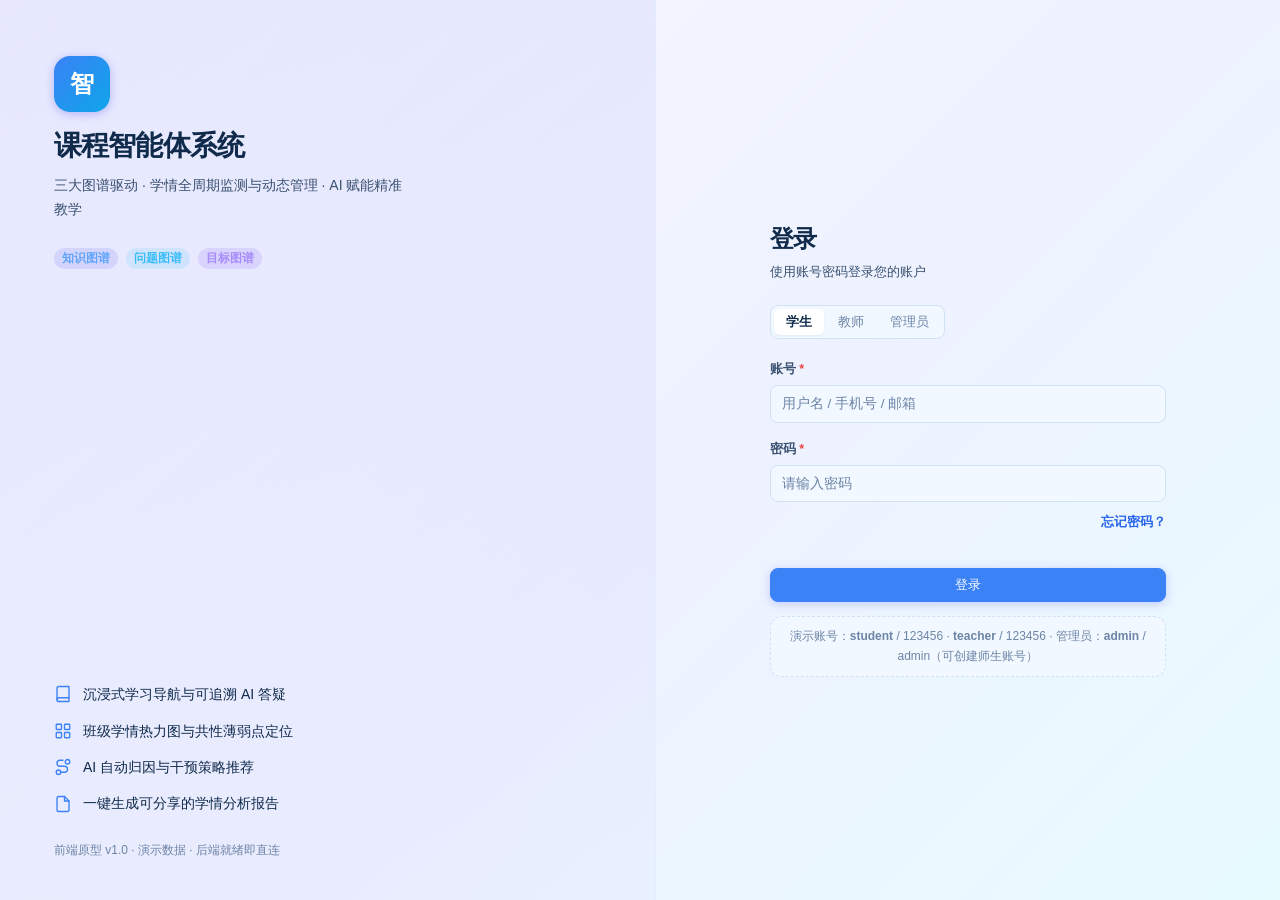
==== index.html @ 22019109 "数据库修复" ====
<!DOCTYPE html>
<html lang="zh-CN" data-theme="light">
<head>
<meta charset="UTF-8">
<meta name="viewport" content="width=device-width, initial-scale=1">
<title>登录 · 课程智能体系统</title>
<link rel="stylesheet" href="assets/css/base.css">
<link rel="stylesheet" href="assets/css/app.css">
</head>
<body>

<div class="auth-page">
  <!-- 左侧品牌展示 -->
  <aside class="auth-aside">
    <div class="auth-aside__brand">
      <div class="brand-logo">智</div>
      <h1>课程智能体系统</h1>
      <p>三大图谱驱动 · 学情全周期监测与动态管理 · AI 赋能精准教学</p>
    </div>
    <div class="row" style="gap:8px;flex-wrap:wrap">
      <span class="badge badge--brand">知识图谱</span>
      <span class="badge badge--info">问题图谱</span>
      <span class="badge badge--accent">目标图谱</span>
    </div>
    <ul class="auth-aside__feats" id="authFeats"></ul>
    <div class="auth-aside__copy">前端原型 v1.0 · 演示数据 · 后端就绪即直连</div>
  </aside>

  <!-- 右侧登录表单 -->
  <main class="auth-main">
    <div class="auth-card">
      <h2>登录</h2>
      <p class="auth-sub">使用账号密码登录您的账户</p>

      <div class="seg" id="roleSeg">
        <button type="button" class="seg__item is-active" data-role="student">学生</button>
        <button type="button" class="seg__item" data-role="teacher">教师</button>
        <button type="button" class="seg__item" data-role="admin">管理员</button>
      </div>

      <form id="loginForm" novalidate>
        <div class="field">
          <label>账号 <span class="req">*</span></label>
          <input class="input" id="username" placeholder="用户名 / 手机号 / 邮箱" autocomplete="username">
        </div>
        <div class="field">
          <label>密码 <span class="req">*</span></label>
          <input class="input" id="password" type="password" placeholder="请输入密码" autocomplete="current-password">
        </div>
        <div class="auth-row"><a href="forgot.html">忘记密码？</a></div>
        <div class="auth-error" id="loginErr"></div>
        <button class="btn btn--primary btn--block" id="loginBtn" type="submit">登录</button>
      </form>

      <div class="auth-demo" id="demoHint">演示账号：<b>student</b> / 123456 · <b>teacher</b> / 123456 · 管理员：<b>admin</b> / admin（可创建师生账号）</div>
    </div>
  </main>
</div>

<script src="assets/js/common.js"></script>
<script src="assets/js/api.js"></script>
<script src="assets/js/auth.js"></script>
<script>
  Theme.init();
  Auth.init();
  // 左侧特性列表（图中 SVG 需 JS 渲染）
  U.$('#authFeats').innerHTML = [
    ['book',  '沉浸式学习导航与可追溯 AI 答疑'],
    ['grid',  '班级学情热力图与共性薄弱点定位'],
    ['route', 'AI 自动归因与干预策略推荐'],
    ['file',  '一键生成可分享的学情分析报告']
  ].map(([n, t]) => '<li>' + icon(n) + t + '</li>').join('');

  // 角色切换（支持 ?role=teacher|admin 预选）
  const qRole = new URLSearchParams(location.search).get('role') || 'student';
  let role = ['teacher', 'admin', 'student'].includes(qRole) ? qRole : 'student';
  const seg = U.$('#roleSeg');
  seg.querySelectorAll('.seg__item').forEach(btn => {
    btn.classList.toggle('is-active', btn.dataset.role === role);
    btn.addEventListener('click', () => {
      seg.querySelectorAll('.seg__item').forEach(b => b.classList.remove('is-active'));
      btn.classList.add('is-active');
      role = btn.dataset.role;
      U.$('#username').placeholder = role === 'admin' ? '管理员账号' : '用户名 / 手机号 / 邮箱';
      if (role === 'admin') {
        U.$('#username').value = 'admin';
        U.$('#password').placeholder = '默认 admin';
      }
    });
  });
  if (role === 'admin') {
    U.$('#username').value = 'admin';
    U.$('#username').placeholder = '管理员账号';
    U.$('#password').placeholder = '默认 admin';
  }

  const form = U.$('#loginForm');
  const errEl = U.$('#loginErr');
  form.addEventListener('submit', async (e) => {
    e.preventDefault();
    errEl.textContent = '';
    const username = U.$('#username').value.trim();
    const password = U.$('#password').value;
    if (!username || !password) { errEl.textContent = '请输入账号和密码'; return; }
    const btn = U.$('#loginBtn');
    btn.disabled = true; btn.textContent = '登录中…';
    try {
      const session = await Auth.login({ username, password, role });
      const realRole = (session && session.user && session.user.role) || role;
      if (realRole === 'teacher') location.href = 'teacher.html';
      else if (realRole === 'admin') location.href = 'admin.html';
      else location.href = 'student.html';
    } catch (err) {
      errEl.textContent = (err && err.message) || '登录失败，请重试';
      btn.disabled = false; btn.textContent = '登录';
    }
  });
</script>
</body>
</html>
---- assets/css/base.css ----
/* ==========================================================================
   课程智能体系统 · 基础设计系统 (Design Tokens + Layout + Components)
   ========================================================================== */

/* ---------- 1. Design Tokens ---------- */
:root {
  /* 品牌色（蓝白色调） */
  --brand-50: #eff6ff;
  --brand-300: #93c5fd;
  --brand-400: #60a5fa;
  --brand-500: #3b82f6;
  --brand-600: #2563eb;
  --brand-700: #1d4ed8;
  --accent-500: #0ea5e9;
  --cyan-500: #06b6d4;

  /* 语义色 —— 学情三色状态灯 */
  --ok: #22c55e;          /* 绿 · 正常 */
  --ok-soft: rgba(34, 197, 94, .14);
  --warn: #f59e0b;        /* 黄 · 需关注 */
  --warn-soft: rgba(245, 158, 11, .14);
  --danger: #ef4444;      /* 红 · 预警 */
  --danger-soft: rgba(239, 68, 68, .14);
  --info: #38bdf8;
  --info-soft: rgba(56, 189, 248, .14);

  /* 掌握度五级色阶 */
  --lv-excellent: #22c55e;
  --lv-good: #84cc16;
  --lv-fair: #f59e0b;
  --lv-weak: #f97316;
  --lv-none: #64748b;

  /* 圆角 / 阴影 / 动效 */
  --r-xs: 6px;
  --r-sm: 8px;
  --r-md: 12px;
  --r-lg: 16px;
  --r-xl: 22px;
  --r-full: 999px;
  --ease: cubic-bezier(.4, 0, .2, 1);
  --t-fast: .15s var(--ease);
  --t: .24s var(--ease);

  /* 尺寸 */
  --sidebar-w: 232px;
  --topbar-h: 60px;

  /* 字体 */
  --font: -apple-system, BlinkMacSystemFont, "Segoe UI", "PingFang SC",
          "Hiragino Sans GB", "Microsoft YaHei", "Source Han Sans SC", sans-serif;
  --font-num: "SF Mono", "JetBrains Mono", Consolas, ui-monospace, monospace;
}

/* 蓝白色调（唯一主题 · 已取消夜间模式） */
:root {
  --bg: #eaf2fd;
  --bg-grad: radial-gradient(1200px 620px at 12% -10%, rgba(59,130,246,.16), transparent 60%),
             radial-gradient(900px 520px at 102% 0%, rgba(14,165,233,.12), transparent 55%);
  --surface: #ffffff;
  --surface-2: #f2f8ff;
  --surface-3: #e4effb;
  --border: #d2e2f5;
  --border-soft: #e2eefb;
  --text: #0f2a4a;
  --text-2: #3a5170;
  --text-3: #6c84a6;
  --shadow-sm: 0 1px 2px rgba(15,42,74,.07);
  --shadow: 0 4px 16px rgba(15,42,74,.10);
  --shadow-lg: 0 16px 48px rgba(15,42,74,.16);
  --overlay: rgba(15,42,74,.42);
  --grid-line: rgba(15,42,74,.05);
  --chart-axis: #6c84a6;
  --chart-split: rgba(15,42,74,.08);
  --lv-none: #94a3b8;
}

/* ---------- 2. Reset ---------- */
*, *::before, *::after { box-sizing: border-box; }
* { margin: 0; padding: 0; }
html, body { height: 100%; }
body {
  font-family: var(--font);
  font-size: 14px;
  line-height: 1.6;
  color: var(--text);
  background: var(--bg);
  background-image: var(--bg-grad);
  background-attachment: fixed;
  -webkit-font-smoothing: antialiased;
  text-rendering: optimizeLegibility;
}
h1, h2, h3, h4, h5 { font-weight: 650; line-height: 1.3; letter-spacing: -.01em; }
a { color: var(--brand-400); text-decoration: none; }
button, input, select, textarea { font: inherit; color: inherit; }
button { cursor: pointer; background: none; border: none; }
ul, ol { list-style: none; }
table { border-collapse: collapse; width: 100%; }
img, svg { display: block; max-width: 100%; }
/* 未显式尺寸的 svg 给 1em 兜底，避免被父容器撑满；具体尺寸由各自 CSS 覆盖 */
svg:not([width]):not([height]) { width: 1em; height: 1em; flex-shrink: 0; vertical-align: -0.15em; }
::selection { background: rgba(99,102,241,.35); }

/* 滚动条 */
::-webkit-scrollbar { width: 10px; height: 10px; }
::-webkit-scrollbar-track { background: transparent; }
::-webkit-scrollbar-thumb {
  background: var(--border); border-radius: var(--r-full);
  border: 2px solid transparent; background-clip: content-box;
}
::-webkit-scrollbar-thumb:hover { background: var(--text-3); background-clip: content-box; }

/* ---------- 3. App Shell ---------- */
.app { display: flex; min-height: 100vh; }

/* 侧边栏 */
.sidebar {
  width: var(--sidebar-w);
  flex: 0 0 var(--sidebar-w);
  background: var(--surface);
  border-right: 1px solid var(--border);
  display: flex; flex-direction: column;
  position: sticky; top: 0; height: 100vh;
  z-index: 40;
  transition: width var(--t), flex-basis var(--t);
}
.sidebar__brand {
  height: var(--topbar-h);
  display: flex; align-items: center; gap: 10px;
  padding: 0 16px;
  border-bottom: 1px solid var(--border-soft);
  flex: 0 0 auto;
}
.brand-logo {
  width: 32px; height: 32px; flex: 0 0 32px;
  border-radius: 9px;
  background: linear-gradient(135deg, var(--brand-500), var(--accent-500));
  display: grid; place-items: center;
  color: #fff; font-weight: 800; font-size: 15px;
  box-shadow: 0 2px 10px rgba(99,102,241,.4);
}
.brand-text { min-width: 0; }
.brand-text b { display: block; font-size: 14px; letter-spacing: -.02em; white-space: nowrap; }
.brand-text span { display: block; font-size: 11px; color: var(--text-3); white-space: nowrap; }

.sidebar__nav { flex: 1; overflow-y: auto; padding: 12px 10px 20px; }
.nav-group { margin-bottom: 6px; }
.nav-group__label {
  font-size: 11px; font-weight: 600; color: var(--text-3);
  letter-spacing: .08em; text-transform: uppercase;
  padding: 12px 10px 6px;
}
.nav-item {
  display: flex; align-items: center; gap: 10px;
  width: 100%; padding: 9px 10px; margin-bottom: 2px;
  border-radius: var(--r-sm);
  color: var(--text-2); font-size: 13.5px; font-weight: 500;
  text-align: left; position: relative;
  transition: background var(--t-fast), color var(--t-fast);
}
.nav-item:hover { background: var(--surface-2); color: var(--text); }
.nav-item.is-active { background: var(--brand-500); color: #fff; font-weight: 600; box-shadow: 0 2px 10px rgba(99,102,241,.35); }
.nav-item.is-active .nav-item__icon { opacity: 1; }
.nav-item__icon { width: 18px; height: 18px; flex: 0 0 18px; opacity: .8; }
.nav-item__text { flex: 1; min-width: 0; white-space: nowrap; overflow: hidden; text-overflow: ellipsis; }
.nav-item__badge {
  flex: 0 0 auto; min-width: 18px; height: 18px; padding: 0 5px;
  border-radius: var(--r-full); background: var(--danger); color: #fff;
  font-size: 11px; font-weight: 700; display: grid; place-items: center;
  font-family: var(--font-num);
}
.nav-item__badge:empty { display: none; }
.nav-item.is-active .nav-item__badge { background: rgba(255,255,255,.25); }

.sidebar__foot { padding: 10px; border-top: 1px solid var(--border-soft); flex: 0 0 auto; }
.user-chip {
  display: flex; align-items: center; gap: 10px;
  padding: 8px; border-radius: var(--r-sm);
  transition: background var(--t-fast); width: 100%; text-align: left;
}
.user-chip:hover { background: var(--surface-2); }
.avatar {
  width: 32px; height: 32px; flex: 0 0 32px; border-radius: var(--r-full);
  display: grid; place-items: center; font-size: 12px; font-weight: 700; color: #fff;
  background: linear-gradient(135deg, var(--brand-500), var(--cyan-500));
}
.avatar--sm { width: 26px; height: 26px; flex-basis: 26px; font-size: 11px; }
.avatar--lg { width: 52px; height: 52px; flex-basis: 52px; font-size: 17px; }
.user-chip__info { min-width: 0; flex: 1; }
.user-chip__info b { display: block; font-size: 13px; font-weight: 600; }
.user-chip__info span { display: block; font-size: 11px; color: var(--text-3); }

/* 主区域 */
.main { flex: 1; min-width: 0; display: flex; flex-direction: column; }

.topbar {
  height: var(--topbar-h); flex: 0 0 var(--topbar-h);
  display: flex; align-items: center; gap: 14px;
  padding: 0 22px;
  background: color-mix(in srgb, var(--bg) 78%, transparent);
  backdrop-filter: blur(14px);
  border-bottom: 1px solid var(--border);
  position: sticky; top: 0; z-index: 30;
}
.topbar__title { min-width: 0; flex: 1; }
.topbar__title h1 { font-size: 16.5px; font-weight: 650; }
.topbar__title p { font-size: 12px; color: var(--text-3); }
.topbar__actions { display: flex; align-items: center; gap: 8px; }

.content { flex: 1; padding: 22px; max-width: 1560px; width: 100%; }
.view { display: none; animation: fade-up .32s var(--ease); }
.view.is-active { display: block; }
@keyframes fade-up { from { opacity: 0; transform: translateY(8px); } to { opacity: 1; transform: none; } }

/* ---------- 4. Grid Helpers ---------- */
.grid { display: grid; gap: 16px; }
.g-2 { grid-template-columns: repeat(2, minmax(0, 1fr)); }
.g-3 { grid-template-columns: repeat(3, minmax(0, 1fr)); }
.g-4 { grid-template-columns: repeat(4, minmax(0, 1fr)); }
.g-21 { grid-template-columns: minmax(0, 2fr) minmax(0, 1fr); }
.g-12 { grid-template-columns: minmax(0, 1fr) minmax(0, 2fr); }
.g-31 { grid-template-columns: minmax(0, 3fr) minmax(0, 1fr); }
.stack { display: flex; flex-direction: column; gap: 16px; }
.row { display: flex; align-items: center; gap: 10px; }
.row--wrap { flex-wrap: wrap; }
.row--between { justify-content: space-between; }
.spacer { flex: 1; }
.mt-a { margin-top: auto; }

/* ---------- 5. Card ---------- */
.card {
  background: var(--surface);
  border: 1px solid var(--border);
  border-radius: var(--r-lg);
  box-shadow: var(--shadow-sm);
  overflow: hidden;
  display: flex; flex-direction: column;
}
.card--flat { box-shadow: none; background: var(--surface-2); }
.card--pad { padding: 18px; }
.card__head {
  display: flex; align-items: center; gap: 10px;
  padding: 14px 18px; border-bottom: 1px solid var(--border-soft);
  flex: 0 0 auto;
}
.card__head h3 { font-size: 14.5px; font-weight: 650; display: flex; align-items: center; gap: 8px; white-space: nowrap; flex-shrink: 0; }
.card__head h3 svg { width: 16px; height: 16px; flex-shrink: 0; color: var(--brand-600); }
.card__head p { font-size: 12px; color: var(--text-3); margin-top: 1px; }
.card__head .spacer { flex: 1; }
.card__body { padding: 18px; flex: 1; min-width: 0; }
.card__body--tight { padding: 12px; }
.card__body--flush { padding: 0; }
.card__foot { padding: 12px 18px; border-top: 1px solid var(--border-soft); flex: 0 0 auto; }

/* 指标卡 */
.stat {
  background: var(--surface); border: 1px solid var(--border);
  border-radius: var(--r-lg); padding: 16px 18px;
  position: relative; overflow: hidden;
  transition: transform var(--t), border-color var(--t);
}
.stat:hover { transform: translateY(-2px); border-color: var(--brand-500); }
.stat::after {
  content: ''; position: absolute; inset: 0 0 auto 0; height: 3px;
  background: var(--_c, var(--brand-500)); opacity: .9;
}
.stat__label { font-size: 12.5px; color: var(--text-3); display: flex; align-items: center; gap: 6px; }
.stat__label svg { width: 14px; height: 14px; flex-shrink: 0; }
.stat__value { font-family: var(--font-num); font-size: 27px; font-weight: 700; letter-spacing: -.02em; margin: 4px 0 2px; }
.stat__value small { font-size: 14px; font-weight: 600; color: var(--text-3); margin-left: 2px; }
.stat__delta { font-size: 12px; font-weight: 600; display: inline-flex; align-items: center; gap: 3px; }
.delta-up { color: var(--ok); }
.delta-down { color: var(--danger); }
.stat__hint { font-size: 11.5px; color: var(--text-3); }
.stat--link { cursor: pointer; user-select: none; }
.stat--link:hover { transform: translateY(-3px); border-color: var(--_c, var(--brand-500)); box-shadow: 0 4px 14px rgba(0,0,0,.04); }
.stat--link:active { transform: translateY(-1px); }
.stat--link:focus-visible { outline: 2px solid var(--_c, var(--brand-500)); outline-offset: 2px; }

/* ---------- 6. Button ---------- */
.btn {
  display: inline-flex; align-items: center; justify-content: center; gap: 6px;
  height: 34px; padding: 0 14px;
  border-radius: var(--r-sm);
  background: var(--surface-2); border: 1px solid var(--border);
  color: var(--text); font-size: 13px; font-weight: 550;
  white-space: nowrap;
  transition: all var(--t-fast);
}
.btn:hover { background: var(--surface-3); border-color: var(--text-3); }
.btn:active { transform: translateY(1px); }
.btn[disabled] { opacity: .45; pointer-events: none; }
.btn--primary {
  background: var(--brand-500); border-color: var(--brand-500); color: #fff;
  box-shadow: 0 2px 10px rgba(99,102,241,.3);
}
.btn--primary:hover { background: var(--brand-600); border-color: var(--brand-600); }
.btn--ghost { background: transparent; border-color: transparent; color: var(--text-2); }
.btn--ghost:hover { background: var(--surface-2); color: var(--text); }
.btn--outline { background: transparent; border-color: var(--brand-500); color: var(--brand-400); }
.btn--outline:hover { background: rgba(99,102,241,.1); }
.btn--danger { background: var(--danger); border-color: var(--danger); color: #fff; }
.btn--danger:hover { filter: brightness(1.08); }
.btn--warn { background: var(--warn); border-color: var(--warn); color: #1a1206; }
.btn--sm { height: 28px; padding: 0 10px; font-size: 12px; border-radius: var(--r-xs); }
.btn--xs { height: 24px; padding: 0 8px; font-size: 11.5px; border-radius: var(--r-xs); }
.btn--lg { height: 42px; padding: 0 22px; font-size: 14.5px; border-radius: var(--r-md); }
.btn--block { width: 100%; }
.btn--icon { width: 34px; padding: 0; }
.btn--icon.btn--sm { width: 28px; }
.btn svg { width: 15px; height: 15px; flex: 0 0 auto; }

/* ---------- 7. Badge / Chip / Tag ---------- */
.badge {
  display: inline-flex; align-items: center; gap: 4px;
  height: 21px; padding: 0 8px; border-radius: var(--r-full);
  font-size: 11.5px; font-weight: 600; white-space: nowrap;
  background: var(--surface-3); color: var(--text-2);
}
.badge--ok { background: var(--ok-soft); color: var(--ok); }
.badge--warn { background: var(--warn-soft); color: var(--warn); }
.badge--danger { background: var(--danger-soft); color: var(--danger); }
.badge--info { background: var(--info-soft); color: var(--info); }
.badge--brand { background: rgba(99,102,241,.16); color: var(--brand-400); }
.badge--accent { background: rgba(139,92,246,.16); color: #a78bfa; }
.badge--outline { background: transparent; border: 1px solid var(--border); }
a.badge--outline { text-decoration: none; cursor: pointer; }
a.badge--outline:hover { border-color: var(--brand-400); color: var(--brand-300); background: rgba(99,102,241,.08); }

.dot { width: 8px; height: 8px; border-radius: 50%; flex: 0 0 8px; display: inline-block; }
.dot--ok { background: var(--ok); box-shadow: 0 0 0 3px var(--ok-soft); }
.dot--warn { background: var(--warn); box-shadow: 0 0 0 3px var(--warn-soft); }
.dot--danger { background: var(--danger); box-shadow: 0 0 0 3px var(--danger-soft); }
.dot--green { background: var(--ok); box-shadow: 0 0 0 3px var(--ok-soft); }
.dot--yellow { background: var(--warn); box-shadow: 0 0 0 3px var(--warn-soft); }
.dot--red { background: var(--danger); box-shadow: 0 0 0 3px var(--danger-soft); }
.dot--pulse { animation: pulse 1.8s infinite; }
@keyframes pulse { 0%,100% { opacity: 1; } 50% { opacity: .35; } }
@keyframes spin { from { transform: rotate(0deg); } to { transform: rotate(360deg); } }

/* 筛选 chips */
.chips { display: flex; gap: 6px; flex-wrap: wrap; }
.chip {
  height: 28px; padding: 0 12px; border-radius: var(--r-full);
  background: var(--surface-2); border: 1px solid var(--border);
  font-size: 12.5px; font-weight: 550; color: var(--text-2);
  display: inline-flex; align-items: center; gap: 5px;
  white-space: nowrap; flex-shrink: 0;
  transition: all var(--t-fast);
}
.chip:hover { border-color: var(--brand-400); color: var(--text); }
.chip.is-active,
.chip.is-on { background: var(--brand-500); border-color: var(--brand-500); color: #fff; }

/* segmented 分段控制器 */
.seg {
  display: inline-flex; padding: 3px; gap: 2px;
  background: var(--surface-2); border: 1px solid var(--border);
  border-radius: var(--r-sm);
}
.seg button {
  height: 26px; padding: 0 12px; border-radius: var(--r-xs);
  font-size: 12.5px; font-weight: 550; color: var(--text-3);
  transition: all var(--t-fast); white-space: nowrap;
}
.seg button:hover { color: var(--text); }
.seg button.is-active { background: var(--surface); color: var(--text); box-shadow: var(--shadow-sm); font-weight: 600; }

/* Tabs 下划线式 */
.tabs { display: flex; gap: 2px; border-bottom: 1px solid var(--border); overflow-x: auto; }
.tabs button {
  padding: 10px 14px; font-size: 13.5px; font-weight: 550; color: var(--text-3);
  border-bottom: 2px solid transparent; margin-bottom: -1px; white-space: nowrap;
  transition: all var(--t-fast);
}
.tabs button:hover { color: var(--text); }
.tabs button.is-active { color: var(--brand-400); border-bottom-color: var(--brand-500); font-weight: 650; }

/* ---------- 8. Form ---------- */
.field { display: flex; flex-direction: column; gap: 6px; }
.field > label { font-size: 12.5px; font-weight: 600; color: var(--text-2); }
.field > label .req { color: var(--danger); }
.input, .select, .textarea {
  width: 100%; min-height: 34px; padding: 7px 11px;
  background: var(--surface-2); border: 1px solid var(--border);
  border-radius: var(--r-sm); font-size: 13.5px; color: var(--text);
  transition: border-color var(--t-fast), box-shadow var(--t-fast);
}
.input::placeholder, .textarea::placeholder { color: var(--text-3); }
.input:focus, .select:focus, .textarea:focus {
  outline: none; border-color: var(--brand-500);
  box-shadow: 0 0 0 3px rgba(99,102,241,.16);
}
.textarea { min-height: 84px; resize: vertical; line-height: 1.6; }
.select { appearance: none; cursor: pointer; padding-right: 30px;
  background-image: url("data:image/svg+xml,%3Csvg xmlns='http://www.w3.org/2000/svg' viewBox='0 0 24 24' fill='none' stroke='%237a8796' stroke-width='2.5' stroke-linecap='round'%3E%3Cpath d='M6 9l6 6 6-6'/%3E%3C/svg%3E");
  background-repeat: no-repeat; background-position: right 9px center; background-size: 14px; }
.search { position: relative; }
.search .input { padding-left: 32px; }
.select--sm { height: 34px; padding: 6px 28px 6px 10px; font-size: 13px; }
.search svg { position: absolute; left: 10px; top: 50%; transform: translateY(-50%); width: 15px; height: 15px; color: var(--text-3); pointer-events: none; }

.switch { position: relative; width: 38px; height: 21px; flex: 0 0 38px; }
.switch input { position: absolute; opacity: 0; width: 100%; height: 100%; margin: 0; cursor: pointer; }
.switch span { position: absolute; inset: 0; background: var(--surface-3); border: 1px solid var(--border); border-radius: var(--r-full); transition: all var(--t-fast); pointer-events: none; }
.switch span::after { content: ''; position: absolute; left: 2px; top: 2px; width: 15px; height: 15px; border-radius: 50%; background: var(--text-3); transition: all var(--t-fast); }
.switch input:checked + span { background: var(--brand-500); border-color: var(--brand-500); }
.switch input:checked + span::after { transform: translateX(17px); background: #fff; }

/* ---------- 9. Progress ---------- */
.bar { height: 7px; border-radius: var(--r-full); background: var(--surface-3); overflow: hidden; }
.bar--lg { height: 10px; }
.bar--sm { height: 5px; }
.bar > i { display: block; height: 100%; border-radius: inherit; background: var(--brand-500); transition: width .6s var(--ease); }
.bar > i.is-ok { background: linear-gradient(90deg, var(--ok), #4ade80); }
.bar > i.is-good { background: linear-gradient(90deg, var(--lv-good), #a3e635); }
.bar > i.is-fair { background: linear-gradient(90deg, var(--warn), #fbbf24); }
.bar > i.is-weak { background: linear-gradient(90deg, var(--lv-weak), #fb923c); }
.bar > i.is-none { background: var(--lv-none); }
/* 教师驾驶舱：班级共性薄弱知识点排行专用四段色阶 */
.bar > i.is-dash-red { background: linear-gradient(90deg, #dc2626, #f87171); }
.bar > i.is-dash-brown { background: linear-gradient(90deg, #92400e, #c08457); }
.bar > i.is-dash-light-green { background: linear-gradient(90deg, #65a30d, #a3e635); }
.bar > i.is-dash-green { background: linear-gradient(90deg, var(--ok), #4ade80); }
.bar--stack { display: flex; }
.bar--stack > i { border-radius: 0; }

/* 环形进度（纯 CSS conic-gradient） */
.ring {
  --p: 0; --c: var(--brand-500); --sz: 104px;
  width: var(--sz); height: var(--sz); border-radius: 50%;
  display: grid; place-items: center; position: relative; flex: 0 0 var(--sz);
  background: conic-gradient(var(--c) calc(var(--p) * 1%), var(--surface-3) 0);
  transition: --p .8s var(--ease);
}
.ring::before {
  content: ''; position: absolute; inset: 9px; border-radius: 50%;
  background: var(--surface);
}
.ring__txt { position: relative; text-align: center; line-height: 1.15; }
.ring__txt b { font-family: var(--font-num); font-size: 21px; font-weight: 700; display: block; }
.ring__txt b small { font-size: 11px; font-weight: 600; }
.ring__txt span { font-size: 11px; color: var(--text-3); }

/* ---------- 10. Table ---------- */
.tbl-wrap { overflow-x: auto; }
.tbl { font-size: 13px; }
.tbl th {
  text-align: left; font-size: 11.5px; font-weight: 650; color: var(--text-3);
  letter-spacing: .04em; text-transform: uppercase;
  padding: 10px 14px; background: var(--surface-2);
  border-bottom: 1px solid var(--border); white-space: nowrap;
  position: sticky; top: 0; z-index: 1;
}
.tbl td { padding: 11px 14px; border-bottom: 1px solid var(--border-soft); vertical-align: middle; }
.tbl tbody tr { transition: background var(--t-fast); }
.tbl tbody tr:hover { background: var(--surface-2); }
.tbl tbody tr:last-child td { border-bottom: none; }
.tbl .num { font-family: var(--font-num); font-variant-numeric: tabular-nums; }
.tbl .t-right { text-align: right; }
.tbl .t-center { text-align: center; }
.tbl--compact td { padding: 8px 12px; }

/* ---------- 11. List ---------- */
.list { display: flex; flex-direction: column; }
.list__item {
  display: flex; align-items: flex-start; gap: 12px;
  padding: 13px 18px; border-bottom: 1px solid var(--border-soft);
  transition: background var(--t-fast); position: relative;
}
.list__item:last-child { border-bottom: none; }
.list__item:hover { background: var(--surface-2); }
.list__item--clickable { cursor: pointer; }
.list__item--clickable:hover { background: var(--surface-2); }
.list__item--clickable.is-active { background: var(--brand-soft); border-left: 3px solid var(--brand); }
.list__lead { flex: 0 0 auto; margin-top: 2px; }
.list__main { flex: 1; min-width: 0; }
.list__main b { display: block; font-size: 13.5px; font-weight: 600; }
.list__main p { font-size: 12.5px; color: var(--text-3); }
.list__trail { flex: 0 0 auto; display: flex; align-items: center; gap: 8px; }
.list__item--lv-danger { border-left: 3px solid var(--danger); }
.list__item--lv-warn { border-left: 3px solid var(--warn); }
.list__item--lv-ok { border-left: 3px solid var(--ok); }
.msg-item.is-read { opacity: 0.7; }
.msg-item.is-read .list__main b { font-weight: 500; }

/* 消息详情弹窗 */
.msg-detail__meta { display: flex; gap: 12px; align-items: flex-start; padding-bottom: 14px; border-bottom: 1px solid var(--line); margin-bottom: 14px; }
.msg-detail__who { display: flex; flex-direction: column; gap: 4px; }
.msg-detail__body { line-height: 1.9; color: var(--text-1); white-space: pre-wrap; font-size: 14px; }

/* 时间轴 */
.timeline { position: relative; padding-left: 22px; }
.timeline::before { content: ''; position: absolute; left: 5px; top: 6px; bottom: 6px; width: 2px; background: var(--border); }
.tl-item { position: relative; padding-bottom: 16px; }
.tl-item:last-child { padding-bottom: 0; }
.tl-item::before {
  content: ''; position: absolute; left: -21px; top: 5px;
  width: 10px; height: 10px; border-radius: 50%;
  background: var(--surface); border: 2px solid var(--brand-500);
}
.tl-item--ok::before { border-color: var(--ok); }
.tl-item--warn::before { border-color: var(--warn); }
.tl-item--danger::before { border-color: var(--danger); }
.tl-item time { font-size: 11.5px; color: var(--text-3); font-family: var(--font-num); }
.tl-item b { display: block; font-size: 13.5px; font-weight: 600; }
.tl-item p { font-size: 12.5px; color: var(--text-2); }
/* 最近学习动态：独立滚动条，便于查看全部练习记录 */
.tl-scroll { max-height: 420px; overflow-y: auto; padding-right: 8px; scrollbar-width: thin; scrollbar-color: var(--brand-300) var(--surface-3); }
.tl-scroll::-webkit-scrollbar { width: 6px; }
.tl-scroll::-webkit-scrollbar-track { background: var(--surface-3); border-radius: var(--r-full); }
.tl-scroll::-webkit-scrollbar-thumb { background: var(--brand-300); border-radius: var(--r-full); }

/* ---------- 12. Modal / Drawer ---------- */
.overlay {
  position: fixed; inset: 0; background: var(--overlay);
  backdrop-filter: blur(3px); z-index: 100;
  display: grid; place-items: center; padding: 24px;
  animation: fade .2s var(--ease);
}
.overlay[hidden] { display: none; }
@keyframes fade { from { opacity: 0; } to { opacity: 1; } }
.modal {
  background: var(--surface); border: 1px solid var(--border);
  border-radius: var(--r-lg); box-shadow: var(--shadow-lg);
  width: 100%; max-width: 560px; max-height: 88vh;
  display: flex; flex-direction: column;
  animation: pop .26s var(--ease);
}
.modal--wide { max-width: 900px; }
.modal--full { max-width: 1180px; }
@keyframes pop { from { opacity: 0; transform: scale(.96) translateY(10px); } to { opacity: 1; transform: none; } }
.modal__head { display: flex; align-items: center; gap: 10px; padding: 16px 20px; border-bottom: 1px solid var(--border-soft); }
.modal__head h3 { font-size: 15.5px; flex: 1; display: flex; align-items: center; gap: 8px; }
.modal__head h3 svg { width: 18px; height: 18px; flex-shrink: 0; color: var(--brand-600); }
.modal__body { padding: 20px; overflow-y: auto; flex: 1; }
.modal__foot { padding: 14px 20px; border-top: 1px solid var(--border-soft); display: flex; gap: 10px; justify-content: flex-end; }

.drawer-wrap { position: fixed; inset: 0; z-index: 100; }
.drawer {
  position: absolute; right: 0; top: 0; bottom: 0; width: min(560px, 92vw);
  background: var(--surface); border-left: 1px solid var(--border);
  box-shadow: var(--shadow-lg); display: flex; flex-direction: column;
  animation: slide-in .3s var(--ease);
}
@keyframes slide-in { from { transform: translateX(100%); } to { transform: none; } }

/* ---------- 13. Misc ---------- */
.empty { padding: 44px 20px; text-align: center; color: var(--text-3); }
.empty svg { width: 42px; height: 42px; margin: 0 auto 12px; opacity: .45; }
.empty b { display: block; font-size: 14px; color: var(--text-2); font-weight: 600; }
.empty p { font-size: 12.5px; margin-top: 3px; }

.divider { height: 1px; background: var(--border-soft); margin: 14px 0; }
.divider--v { width: 1px; height: auto; align-self: stretch; margin: 0 4px; }

.kv { display: flex; flex-direction: column; gap: 10px; }
.kv__row { display: flex; gap: 12px; font-size: 13px; }
.kv__row > span:first-child { flex: 0 0 96px; color: var(--text-3); }
.kv__row > span:last-child { flex: 1; min-width: 0; font-weight: 550; }

.callout {
  display: flex; gap: 10px; padding: 12px 14px;
  border-radius: var(--r-md); border: 1px solid var(--border);
  background: var(--surface-2); font-size: 13px; line-height: 1.65;
}
.callout b { font-weight: 650; }
/* callout 标题块（在句首用 .callout__title 显式标注） */
.callout__title { display: block; font-weight: 650; margin-bottom: 4px; font-size: 13.5px; }
.callout svg { width: 17px; height: 17px; flex: 0 0 17px; margin-top: 2px; }
.callout--brand { background: rgba(99,102,241,.09); border-color: rgba(99,102,241,.3); }
.callout--brand svg { color: var(--brand-400); }
.callout--ok { background: var(--ok-soft); border-color: rgba(34,197,94,.3); }
.callout--ok svg { color: var(--ok); }
.callout--warn { background: var(--warn-soft); border-color: rgba(245,158,11,.3); }
.callout--warn svg { color: var(--warn); }
.callout--danger { background: var(--danger-soft); border-color: rgba(239,68,68,.3); }
.callout--danger svg { color: var(--danger); }

.chart { width: 100%; height: 280px; }
.chart--sm { height: 200px; }
.chart--lg { height: 400px; }
.chart--xl { height: 480px; }

.mono { font-family: var(--font-num); }
.t-dim { color: var(--text-3); }
.t-2 { color: var(--text-2); }
.t-ok { color: var(--ok); }
.t-warn { color: var(--warn); }
.t-danger { color: var(--danger); }
.t-dash-red { color: #dc2626; }
.t-dash-brown { color: #92400e; }
.t-dash-light-green { color: #65a30d; }
.t-dash-green { color: var(--ok); }
.t-brand { color: var(--brand-400); }
.fz-11 { font-size: 11.5px; }
.fz-12 { font-size: 12.5px; }
.fz-13 { font-size: 13px; }
.fw-6 { font-weight: 600; }
.nowrap { white-space: nowrap; }
.clamp-2 { display: -webkit-box; -webkit-line-clamp: 2; -webkit-box-orient: vertical; overflow: hidden; }

/* Toast */
.toasts { position: fixed; bottom: 22px; right: 22px; z-index: 200; display: flex; flex-direction: column; gap: 10px; }
.toast {
  display: flex; align-items: flex-start; gap: 10px;
  min-width: 250px; max-width: 380px; padding: 12px 14px;
  background: var(--surface); border: 1px solid var(--border);
  border-radius: var(--r-md); box-shadow: var(--shadow-lg);
  animation: toast-in .3s var(--ease); font-size: 13px;
}
@keyframes toast-in { from { opacity: 0; transform: translateX(40px); } to { opacity: 1; transform: none; } }
.toast.is-out { animation: toast-out .25s var(--ease) forwards; }
@keyframes toast-out { to { opacity: 0; transform: translateX(40px); } }
.toast svg { width: 17px; height: 17px; flex: 0 0 17px; margin-top: 1px; }
.toast--ok svg { color: var(--ok); }
.toast--warn svg { color: var(--warn); }
.toast--danger svg { color: var(--danger); }
.toast--info svg { color: var(--info); }
.toast b { display: block; font-weight: 650; }
.toast p { color: var(--text-3); font-size: 12.5px; }

/* ---------- 14. 响应式 ---------- */
@media (max-width: 1280px) {
  .g-4 { grid-template-columns: repeat(2, minmax(0, 1fr)); }
  .g-31, .g-21, .g-12 { grid-template-columns: minmax(0, 1fr); }
}
@media (max-width: 1024px) {
  :root { --sidebar-w: 64px; }
  .brand-text, .nav-item__text, .nav-group__label, .user-chip__info { display: none; }
  .nav-item { justify-content: center; padding: 10px; }
  .nav-item__badge { position: absolute; top: 3px; right: 3px; }
  .sidebar__brand { justify-content: center; padding: 0; }
  .user-chip { justify-content: center; }
  .g-3 { grid-template-columns: repeat(2, minmax(0, 1fr)); }
}
@media (max-width: 720px) {
  .content { padding: 14px; }
  .topbar { padding: 0 14px; }
  .g-2, .g-3, .g-4 { grid-template-columns: minmax(0, 1fr); }
  .topbar__title p { display: none; }
}

/* ---------- Import Modal ---------- */
.import-tabs { display: flex; gap: 4px; margin-bottom: 16px; border-bottom: 1px solid var(--border); padding-bottom: 0; }
.import-tab { padding: 10px 18px; cursor: pointer; font-size: 13px; color: var(--text-2); border-bottom: 2px solid transparent; transition: all .2s; }
.import-tab:hover { color: var(--text); }
.import-tab.is-active { color: var(--brand); border-bottom-color: var(--brand); font-weight: 600; }

.import-dropzone {
  border: 2px dashed var(--border); border-radius: 10px;
  padding: 36px 20px; text-align: center; cursor: pointer;
  transition: all .2s; background: var(--surface);
}
.import-dropzone:hover { border-color: var(--brand); background: var(--brand-soft); }
.import-dropzone.is-hover { border-color: var(--brand); background: var(--brand-soft); transform: scale(1.01); }

/* ---------- Edit Question Modal ---------- */
.edit-grid { display: grid; grid-template-columns: repeat(3, 1fr); gap: 14px 16px; }
.edit-grid--2 { grid-template-columns: repeat(2, 1fr); }
.edit-field { display: flex; flex-direction: column; gap: 4px; }
.edit-field label { font-size: 12px; color: var(--text-2); font-weight: 500; }
.edit-field select, .edit-field input, .edit-field textarea {
  padding: 8px 10px; border: 1px solid var(--border); border-radius: 8px;
  font-size: 13px; background: var(--surface); color: var(--text); outline: none;
  transition: border-color .15s;
}
.edit-field select:focus, .edit-field input:focus, .edit-field textarea:focus {
  border-color: var(--brand);
}

.eq-opt {
  display: flex; gap: 8px; align-items: center; padding: 8px 10px;
  border: 1px solid var(--border); border-radius: 8px; margin-bottom: 6px;
  background: var(--surface);
}
.eq-opt select.eq-opt-key {
  width: 48px; flex: 0 0 48px; padding: 6px; border: 1px solid var(--border);
  border-radius: 6px; background: var(--surface); font-weight: 600; text-align: center;
}
.eq-opt input.eq-opt-text { flex: 1; padding: 7px 10px; }


/* ======================================================================
   图题渲染（课后题库 / 智能出题 figure 规格，DsFigure SVG 挂载容器）
   ====================================================================== */
.q-figure { margin: 10px 0 4px; }
.q-figure:empty { display: none; }
.q-figure svg, .q-figure table { max-width: 100%; height: auto; background: var(--surface); }
.q-figure table { border-collapse: collapse; }
.q-figure table td {
  border: 1px solid var(--border); padding: 4px 10px; text-align: center;
  font-size: 12.5px; font-family: var(--font);
}
.q-opt-fig { width: 100%; margin-top: 8px; }
.q-opt-fig svg, .q-opt-fig table { max-width: 100%; height: auto; }
.q-opt-fig table { border-collapse: collapse; }
.q-opt-fig table td {
  border: 1px solid var(--border); padding: 3px 8px; text-align: center; font-size: 12px;
}
button.opt .q-opt-fig { text-align: left; }

/* ======================================================================
   答疑气泡 Markdown 渲染（chat.js mdToHtml）
   ====================================================================== */
.bubble .md-h { font-weight: 700; margin: 10px 0 4px; color: var(--text); }
.bubble .md-h1 { font-size: 16.5px; }
.bubble .md-h2 { font-size: 15.5px; }
.bubble .md-h3, .bubble .md-h4, .bubble .md-h5, .bubble .md-h6 { font-size: 14.5px; }
.bubble ul.md-list, .bubble ol.md-list {
  margin: 6px 0; padding-left: 22px; display: block; list-style: revert;
}
.bubble ul.md-list li, .bubble ol.md-list li { margin: 3px 0; line-height: 1.75; list-style: revert; }
.bubble ul.md-list { list-style: disc; }
.bubble ol.md-list { list-style: decimal; }
.bubble .md-pre {
  background: var(--surface-2, #f1f5f9); border: 1px solid var(--border);
  border-radius: 8px; padding: 10px 12px; margin: 8px 0; overflow-x: auto;
}
.bubble .md-pre code {
  background: transparent; padding: 0; font-size: 12.5px; color: var(--text);
  font-family: Consolas, Menlo, monospace; white-space: pre;
}
.bubble .md-quote {
  margin: 8px 0; padding: 6px 12px; border-left: 3px solid var(--brand-300, #93c5fd);
  background: var(--surface-2, #f8fafc); color: var(--text-2); border-radius: 0 6px 6px 0;
}
.bubble code {
  background: var(--surface-2, #f1f5f9); border-radius: 4px; padding: 1px 5px;
  font-family: Consolas, Menlo, monospace; font-size: 12.5px;
}
---- assets/css/app.css ----
/* ==========================================================================
   课程智能体系统 · 业务组件样式
   ========================================================================== */

/* ---------- 页面区块标题 ---------- */
.sec-title { display: flex; align-items: center; gap: 8px; margin-bottom: 12px; }
.sec-title h2 { font-size: 15px; font-weight: 650; }
.sec-title .badge { margin-left: 2px; }

/* tabs 平铺 modifier：每个 tab 等分整行 */
.tabs--fill { width: 100%; }
.tabs--fill button {
  flex: 1 1 0;
  text-align: center;
  justify-content: center;
}

/* ---------- 欢迎横幅 ---------- */
/* 卡片头部 · 垂直堆叠 modifier（标题在上、徽章在下） */
.card__head--col {
  flex-direction: column;
  align-items: flex-start;
  gap: 6px;
}
.card__head--col .badge { align-self: flex-start; }

/* ---------- 教学驾驶舱 · 卡片滚动与对齐 ---------- */
.dash-todo-card { min-width: 0; align-self: stretch; overflow: hidden; }
.dash-todo-card__body { height: 320px; min-height: 320px; flex: 0 0 320px; overflow-y: auto; overflow-x: hidden; }
.dash-kp-ranking-card { min-width: 0; min-height: 0; align-self: stretch; }
.dash-kp-ranking-card__body { flex: 1 1 0; min-height: 0; overflow-y: auto; overflow-x: hidden; }

/* ---------- 教学驾驶舱 · 实时动态 ---------- */
.dash-live-card { min-width: 0; align-self: stretch; }
.dash-live-filter { max-width: 180px; min-width: 108px; }
.dash-live-filter span { overflow: hidden; text-overflow: ellipsis; white-space: nowrap; }
.dash-live-filter svg { width: 13px; height: 13px; }
.dash-live-card__body { height: 320px; min-height: 320px; flex: 0 0 320px; overflow: hidden; }
.dash-live-panel { height: 100%; min-height: 0; }
.dash-live-feed { height: 100%; overflow-y: auto; overflow-x: hidden; }
.dash-live-feed .list__item:last-child { border-bottom: 1px solid var(--border-soft); }
.dash-live-empty,
.dash-live-picker__empty { min-height: 100%; display: flex; align-items: center; justify-content: center; color: var(--text-3); font-size: 13px; }
.dash-live-picker { height: 100%; position: relative; background: var(--surface-2); padding: 8px 10px; }
.dash-live-picker__options { height: 100%; min-height: 0; display: flex; flex-wrap: wrap; align-content: flex-start; gap: 6px; overflow-y: auto; }
.dash-live-student-option { width: auto; flex: 0 0 auto; display: flex; align-items: center; padding: 7px 12px; border: 1px solid transparent; border-radius: var(--r-sm); background: transparent; color: var(--text); text-align: left; cursor: pointer; }
.dash-live-student-option:hover { background: var(--surface); border-color: var(--border); }
.dash-live-student-option.is-active { background: var(--brand-soft); border-color: var(--brand-300, var(--brand-500)); }
.dash-live-student-option b { overflow: hidden; text-overflow: ellipsis; white-space: nowrap; font-size: 13px; }

.hero {
  position: relative; overflow: hidden;
  border: 1px solid var(--border); border-radius: var(--r-lg);
  padding: 20px 24px;
  background:
    linear-gradient(120deg, rgba(99,102,241,.20), rgba(139,92,246,.12) 45%, transparent 75%),
    var(--surface);
  display: flex; align-items: center; gap: 20px; flex-wrap: wrap;
}
.hero::after {
  content: ''; position: absolute; right: -60px; top: -60px;
  width: 240px; height: 240px; border-radius: 50%;
  background: radial-gradient(circle, rgba(99,102,241,.22), transparent 68%);
  pointer-events: none;
}
.hero__main { flex: 1 1 280px; min-width: 240px; position: relative; }
.hero__main h2 { font-size: 20px; margin-bottom: 4px; }
.hero__main p { font-size: 13px; color: var(--text-2); }
.hero__stats { display: flex; align-items: flex-start; gap: 22px; position: relative; flex-wrap: wrap; flex: 1.4 1 380px; justify-content: flex-start; }
.hero__stat { display: flex; flex-direction: column; gap: 4px; min-width: 96px; }
.hero__stat--streak { min-width: 320px; max-width: 620px; width: 100%; }

/* ---------- 学习贡献图（GitHub 风格：列 = 一周，行 = 周一…周日；
   起点为学期第 1 周（8/31），周数由后端给，未来日期用 is-future 区分）---------- */
.streak-cal {
  margin-top: 4px; padding: 12px 14px 10px;
  background: var(--surface-2); border: 1px solid var(--border); border-radius: 10px;
  animation: streakCalIn .25s ease;
  width: 100%;
  /* 热力图格子上限：想再小/再大只改这一个值（列数由 JS 的 --cal-weeks 决定） */
  --cal-cell-max: 20px;
}
@keyframes streakCalIn { from { opacity: 0; transform: translateY(-4px); } to { opacity: 1; transform: none; } }

.cal-top {
  display: flex; align-items: center; justify-content: space-between;
  flex-wrap: wrap; gap: 10px 16px;
  margin-bottom: 10px;
}
.cal-stats { display: flex; gap: 22px; flex-wrap: wrap; align-items: baseline; }
.cal-stat { display: inline-flex; align-items: baseline; gap: 5px; font-size: 12px; color: var(--text-2); margin-right: 4px; }
.cal-stat__num {
  font-family: var(--font-num); font-size: 18px; font-weight: 700;
  color: #f97316; letter-spacing: -.2px;
}
.cal-stat__lbl { color: var(--text-2); }
.cal-stat__unit { color: var(--text-3); margin-left: -2px; }

.cal-legend {
  display: inline-flex; align-items: center; gap: 6px;
  font-size: 11px; color: var(--text-3); margin-left: auto;
}
.cal-legend__year {
  color: var(--text-3);
}

.cal-grid-wrap { display: block; overflow-x: auto; padding-bottom: 2px; }
.cal-grid {
  display: grid;
  grid-template-rows: repeat(7, auto);
  grid-template-columns: repeat(var(--cal-weeks, 52), minmax(0, var(--cal-cell-max, 20px)));
  grid-auto-flow: column;
  gap: 3px;
  width: 100%;
  justify-content: center;
}
.cal-cell {
  width: 100%; height: auto; aspect-ratio: 1 / 1; border-radius: 3px;
  background: #ebedf0; display: block;
  transition: transform var(--t-fast);
  cursor: default;
}
.cal-cell.lv-0 { background: #ebedf0; }
.cal-cell.is-on { background: #40c463; }
.cal-cell.is-future {
  background: transparent;
  box-shadow: inset 0 0 0 1px #e9ebef;
}
.cal-cell.is-future:hover { transform: none; }
.cal-cell.is-today {
  background: linear-gradient(135deg, var(--brand-500), var(--accent-500));
  box-shadow: 0 0 0 2px rgba(99,102,241,.25);
}
.cal-cell:hover { transform: scale(1.5); z-index: 2; position: relative; }

.cal-weeks {
  display: grid;
  grid-template-columns: repeat(var(--cal-weeks, 52), minmax(0, var(--cal-cell-max, 20px)));
  gap: 3px;
  margin-top: 6px;
  width: 100%;
  justify-content: center;
  font-size: 10px; color: var(--text-3);
}
.cal-week-label { grid-row: 1; white-space: nowrap; }

/* ---------- 三大核心指标环形组 ---------- */
.rings { display: flex; justify-content: space-around; gap: 14px; flex-wrap: wrap; padding: 6px 0; }
.ring-cell { text-align: center; cursor: pointer; transition: transform var(--t); }
.ring-cell:hover { transform: translateY(-3px); }
.ring-cell > p { font-size: 12.5px; color: var(--text-2); margin-top: 9px; font-weight: 550; }
.ring-cell > small { font-size: 11px; color: var(--text-3); display: block; }

/* ---------- 待办 / 提醒 ---------- */
.todo {
  display: flex; align-items: center; gap: 11px;
  padding: 11px 13px; border-radius: var(--r-md);
  background: var(--surface-2); border: 1px solid var(--border-soft);
  transition: all var(--t-fast);
}
.todo:hover { border-color: var(--brand-400); transform: translateX(2px); }
.todo__ico {
  width: 32px; height: 32px; flex: 0 0 32px; border-radius: var(--r-sm);
  display: grid; place-items: center;
}
.todo__ico svg { width: 16px; height: 16px; }
.todo__ico--brand { background: rgba(99,102,241,.15); color: var(--brand-400); }
.todo__ico--warn { background: var(--warn-soft); color: var(--warn); }
.todo__ico--danger { background: var(--danger-soft); color: var(--danger); }
.todo__ico--ok { background: var(--ok-soft); color: var(--ok); }
.todo__main { flex: 1; min-width: 0; }
.todo__main b { display: block; font-size: 13.5px; font-weight: 600; }
.todo__main span { font-size: 12px; color: var(--text-3); }

/* ---------- 知识图谱 ---------- */
.graph-toolbar {
  display: flex; align-items: center; gap: 10px; flex-wrap: wrap;
  padding: 11px 16px; border-bottom: 1px solid var(--border-soft);
  background: var(--surface-2);
}
.graph-box { position: relative; height: 520px; background:
  linear-gradient(var(--grid-line) 1px, transparent 1px) 0 0/26px 26px,
  linear-gradient(90deg, var(--grid-line) 1px, transparent 1px) 0 0/26px 26px; }
.graph-legend {
  position: absolute; left: 14px; bottom: 14px; z-index: 5;
  background: color-mix(in srgb, var(--surface) 88%, transparent);
  backdrop-filter: blur(8px);
  border: 1px solid var(--border); border-radius: var(--r-md);
  padding: 10px 12px; font-size: 11.5px; display: flex; flex-direction: column; gap: 6px;
}
.graph-legend .row { gap: 7px; }
.lg-dot { width: 10px; height: 10px; border-radius: 50%; flex: 0 0 10px; }
.lg-line { width: 18px; height: 0; border-top: 2px solid; flex: 0 0 18px; }
.graph-hint {
  position: absolute; right: 14px; top: 14px; z-index: 5;
  font-size: 11.5px; color: var(--text-3);
  background: color-mix(in srgb, var(--surface) 88%, transparent);
  border: 1px solid var(--border); border-radius: var(--r-full); padding: 4px 11px;
  backdrop-filter: blur(8px);
}

/* 知识点详情抽屉 */
.node-detail__hero {
  padding: 18px 20px; border-bottom: 1px solid var(--border-soft);
  background: linear-gradient(120deg, rgba(99,102,241,.14), transparent 70%);
}
.node-detail__hero h3 { font-size: 17px; }
.rel-chain { display: flex; align-items: center; gap: 8px; flex-wrap: wrap; font-size: 12.5px; }
.rel-node {
  padding: 5px 11px; border-radius: var(--r-full);
  background: var(--surface-2); border: 1px solid var(--border); white-space: nowrap;
}
.rel-node--cur { background: var(--brand-500); border-color: var(--brand-500); color: #fff; font-weight: 600; }
.rel-arrow { color: var(--text-3); flex: 0 0 auto; }

/* ---------- 学习路径 ---------- */
.path { display: flex; flex-direction: column; }
.path__item {
  display: flex; gap: 13px; padding: 13px 18px;
  border-bottom: 1px solid var(--border-soft); position: relative;
  transition: background var(--t-fast);
}
.path__item:hover { background: var(--surface-2); }
.path__item.is-selected {
  background: rgba(99,102,241,.08);
  box-shadow: inset 3px 0 0 var(--brand-500);
}
.path__item.is-selected .path__step {
  box-shadow: 0 0 0 3px rgba(99,102,241,.3);
}
.path__item:last-child { border-bottom: none; }
.path__step {
  width: 27px; height: 27px; flex: 0 0 27px; border-radius: 50%;
  display: grid; place-items: center; font-size: 12px; font-weight: 700;
  font-family: var(--font-num); position: relative; z-index: 2;
  background: var(--surface-3); color: var(--text-3); border: 2px solid var(--border);
}
.path__item::before {
  content: ''; position: absolute; left: 31.5px; top: 40px; bottom: -1px;
  width: 2px; background: var(--border);
}
.path__item:last-child::before { display: none; }
.path__item--done .path__step { background: var(--ok); border-color: var(--ok); color: #06240f; }
.path__item--doing .path__step { background: var(--brand-500); border-color: var(--brand-500); color: #fff; box-shadow: 0 0 0 4px rgba(99,102,241,.2); }
.path__main { flex: 1; min-width: 0; }
.path__main b { font-size: 13.5px; font-weight: 600; display: block; }
.path__meta { display: flex; gap: 8px; align-items: center; flex-wrap: wrap; margin-top: 4px; font-size: 11.5px; color: var(--text-3); }

/* 学习路径 · 按章节分组（每组可折叠/展开） */
.path__group { border-bottom: 1px solid var(--border-soft); position: relative; }
.path__group:last-child { border-bottom: none; }
.path__chapter {
  display: flex; flex-direction: column; align-items: stretch; gap: 5px;
  padding: 11px 18px 12px; width: 100%;
  background: var(--surface-2); border: 0; margin: 0; font: inherit; text-align: left;
  font-size: 13px; font-weight: 650; color: var(--text); cursor: pointer;
  transition: background var(--t-fast);
}
.path__chapter:hover { background: var(--surface-3); }
.path__chapter:focus-visible { outline: 2px solid var(--brand-500); outline-offset: -2px; }
.path__ch-row1, .path__ch-row2 { display: flex; align-items: center; gap: 9px; min-width: 0; }
.path__ch-row2 { gap: 12px; padding-left: 22px; }
.path__caret {
  display: inline-flex; align-items: center; justify-content: center;
  color: var(--text-3); flex: 0 0 auto;
  transition: transform var(--t-fast);
  font-size: 14px; line-height: 1; width: 14px; height: 14px;
}
.path__group:not(.is-collapsed) .path__caret { transform: rotate(90deg); }
.path__chapter-name { flex: 0 0 auto; }
.path__chapter-count { color: var(--text-3); font-size: 11.5px; font-weight: 400; }
.path__chapter-meta { flex: 0 0 auto; color: var(--text-2); font-weight: 500; font-size: 12px; white-space: nowrap; }

/* 章节进度条 */
.path__ch-progress {
  flex: 1 1 auto; max-width: 220px; min-width: 80px;
  height: 5px; background: var(--surface-3); border-radius: 3px; overflow: hidden;
}
.path__ch-progress i { display: block; height: 100%; border-radius: inherit; transition: width var(--t); }
.path__ch-progress .is-good { background: linear-gradient(90deg, #22c55e, #4ade80); }
.path__ch-progress .is-fair { background: linear-gradient(90deg, #f59e0b, #fbbf24); }
.path__ch-progress .is-low { background: var(--text-3); }
.path__ch-stats { flex: 0 0 auto; color: var(--text-3); font-weight: 400; font-size: 12px; white-space: nowrap; }
.path__ch-stats .t-num { color: var(--text); font-family: var(--font-num); font-weight: 600; }

.path__group.is-collapsed .path__items { display: none; }

/* ---------- 资源卡 ---------- */
.res-grid { display: grid; grid-template-columns: repeat(auto-fill, minmax(212px, 1fr)); gap: 13px; }
.res {
  border: 1px solid var(--border); border-radius: var(--r-md);
  background: var(--surface-2); overflow: hidden; cursor: pointer;
  transition: all var(--t); display: flex; flex-direction: column;
}
.res:hover { border-color: var(--brand-500); transform: translateY(-3px); box-shadow: var(--shadow); }
.res.is-highlight { border-color: var(--brand-500); box-shadow: 0 0 0 3px rgba(59,130,246,.18); animation: mx-pulse 1.4s ease-out 2; }
@keyframes mx-pulse {
  0% { box-shadow: 0 0 0 0 rgba(59,130,246,.45); }
  100% { box-shadow: 0 0 0 10px rgba(59,130,246,0); }
}
.res__thumb {
  height: 96px; position: relative; display: grid; place-items: center;
  background: linear-gradient(135deg, rgba(99,102,241,.20), rgba(139,92,246,.10));
}
.res__thumb svg { width: 34px; height: 34px; color: #fff; opacity: .92; filter: drop-shadow(0 1px 2px rgba(0,0,0,.15)); }
.res__cover { position: absolute; inset: 0; width: 100%; height: 100%; object-fit: cover; z-index: 0; background: #1b1f2a; }
.res__thumb::after { content: ""; position: absolute; inset: 0; z-index: 0; background: linear-gradient(180deg, rgba(0,0,0,.05), rgba(0,0,0,.28)); pointer-events: none; }
.res__thumb--video { background: linear-gradient(135deg, #ef4444, #f97316); }
.res__thumb--doc { background: linear-gradient(135deg, #0ea5e9, #06b6d4); }
.res__thumb--ppt { background: linear-gradient(135deg, #f59e0b, #fbbf24); }
.res__thumb--quiz { background: linear-gradient(135deg, #22c55e, #84cc16); }
.res__type-label {
  position: absolute; left: 8px; top: 8px; z-index: 1; font-size: 11px; font-weight: 600;
  background: rgba(255,255,255,.92); color: #1f2937;
  padding: 2px 7px; border-radius: var(--r-xs); box-shadow: 0 1px 2px rgba(0,0,0,.1);
}
.res__dur {
  position: absolute; right: 7px; bottom: 7px; z-index: 1; font-family: var(--font-num);
  font-size: 11px; background: rgba(0,0,0,.62); color: #fff;
  padding: 1px 6px; border-radius: var(--r-xs);
}
.res__body { padding: 11px 12px; flex: 1; display: flex; flex-direction: column; gap: 6px; }
.res__body b { font-size: 13px; font-weight: 600; line-height: 1.4; }
.res__body .row { font-size: 11.5px; color: var(--text-3); }

.tr-res { position: relative; }
.tr-del {
  position: absolute; top: 7px; right: 7px; z-index: 3;
  background: rgba(0,0,0,.55); color: #fff; border: 0;
  width: 26px; height: 26px; border-radius: var(--r-sm);
  display: flex; align-items: center; justify-content: center;
  opacity: 0; transition: opacity .15s;
}
.tr-res:hover .tr-del { opacity: 1; }
.tr-del svg { width: 14px; height: 14px; }

.stat--sm { padding: 12px; }
.stat--sm .stat__value { font-size: 20px; }
.rs-recent { padding: 6px 8px; border-radius: 8px; transition: background .15s; }
.rs-recent:hover { background: var(--bg-2); }
.empty--sm { padding: 16px; }
.empty--sm svg { width: 28px; height: 28px; margin-bottom: 8px; }

/* ---------- AI 对话 ---------- */
.chat-shell { display: grid; grid-template-columns: minmax(0, 1fr) 292px; gap: 16px; align-items: start; }
.chat {
  height: calc(100vh - var(--topbar-h) - 44px); min-height: 520px;
  display: flex; flex-direction: column; overflow: hidden;
}
.chat__method {
  display: flex; align-items: center; gap: 12px; flex-wrap: wrap;
  padding: 10px 16px; border-bottom: 1px solid var(--border-soft); background: var(--surface-2);
}
.chat__method #methodChips { flex: 1 1 auto; min-width: 0; }
.chat__log { flex: 1 1 0; min-height: 0; overflow-y: auto; padding: 20px; display: flex; flex-direction: column; gap: 18px; position: relative; isolation: isolate; }
.chat__log img { max-width: 220px; max-height: 160px; object-fit: contain; border-radius: var(--r-sm); }
.chat__log svg { max-width: 32px; max-height: 32px; }
.chat__log > svg:not(.msg__av svg) { display: none; }
.chat__log:empty::before {
  content: '从右上「猜你想问」点一条开始，或在下方输入你的问题';
  color: var(--text-3); font-size: 13px; margin: auto; text-align: center;
}
.msg { display: flex; gap: 11px; max-width: 100%; animation: fade-up .3s var(--ease); }
.msg--me { flex-direction: row-reverse; }
.msg__av {
  width: 30px; height: 30px; flex: 0 0 30px; border-radius: var(--r-sm);
  display: grid; place-items: center; font-size: 11px; font-weight: 700; color: #fff;
}
.msg--ai .msg__av { background: linear-gradient(135deg, var(--brand-500), var(--accent-500)); }
.msg--me .msg__av { background: linear-gradient(135deg, var(--cyan-500), #0ea5e9); }
.msg__wrap { min-width: 0; max-width: 82%; }
.msg--me .msg__wrap { display: flex; flex-direction: column; align-items: flex-end; }
.bubble {
  padding: 11px 14px; border-radius: var(--r-md); font-size: 13.5px; line-height: 1.72;
  background: var(--surface-2); border: 1px solid var(--border-soft);
}
.msg--me .bubble { background: var(--brand-500); border-color: var(--brand-500); color: #fff; border-bottom-right-radius: var(--r-xs); }
.msg--ai .bubble { border-bottom-left-radius: var(--r-xs); }
.bubble p + p { margin-top: 9px; }
.bubble strong { color: var(--brand-300); font-weight: 650; }
.msg--me .bubble strong { color: #fff; }
.bubble ol, .bubble ul { padding-left: 18px; margin: 8px 0; }
.bubble li { list-style: revert; margin-bottom: 4px; }
.bubble code {
  font-family: var(--font-num); font-size: 12.5px; padding: 1px 5px;
  background: var(--surface-3); border-radius: var(--r-xs);
}
.msg__meta { display: flex; align-items: center; gap: 8px; margin-top: 6px; font-size: 11px; color: var(--text-3); }
.msg__acts { display: flex; gap: 2px; }
.msg__acts button {
  width: 24px; height: 24px; border-radius: var(--r-xs); color: var(--text-3);
  display: grid; place-items: center; transition: all var(--t-fast);
}
.msg__acts button:hover { background: var(--surface-3); color: var(--text); }
.msg__acts svg { width: 13px; height: 13px; }

/* 溯源引用卡 */
.cite {
  margin-top: 9px; border: 1px solid var(--border); border-radius: var(--r-sm);
  background: var(--surface); overflow: hidden;
}
.cite__head {
  display: flex; align-items: center; gap: 7px; width: 100%;
  padding: 8px 11px; font-size: 12px; font-weight: 600; color: var(--text-2);
  background: var(--surface-2); transition: background var(--t-fast);
}
.cite__head:hover { background: var(--surface-3); }
.cite__head svg { width: 14px; height: 14px; color: var(--ok); flex: 0 0 14px; }
.cite__head .caret { margin-left: auto; transition: transform var(--t-fast); }
.cite.is-open .cite__head .caret { transform: rotate(180deg); }
.cite__body { display: none; padding: 11px; border-top: 1px solid var(--border-soft); }
.cite.is-open .cite__body { display: block; }
.cite-item { padding: 9px 11px; border-radius: var(--r-sm); background: var(--surface-2); font-size: 12.5px; }
.cite-item + .cite-item { margin-top: 7px; }
.cite-item__src { display: flex; align-items: center; gap: 6px; font-size: 11.5px; color: var(--brand-400); font-weight: 600; margin-bottom: 4px; }
.cite-item blockquote {
  border-left: 2px solid var(--brand-500); padding-left: 9px;
  color: var(--text-2); line-height: 1.65; font-style: normal;
}
.cite-item__meta { margin-top: 5px; font-size: 11px; color: var(--text-3); font-family: var(--font-num); }

/* 输入区 */
.chat__input { padding: 12px 16px 14px; border-top: 1px solid var(--border-soft); background: var(--surface); }
.composer {
  display: flex; align-items: flex-end; gap: 9px;
  background: var(--surface-2); border: 1px solid var(--border);
  border-radius: var(--r-md); padding: 8px 9px;
  transition: border-color var(--t-fast), box-shadow var(--t-fast);
}
.composer:focus-within { border-color: var(--brand-500); box-shadow: 0 0 0 3px rgba(99,102,241,.14); }
.composer textarea {
  flex: 1; min-height: 24px; max-height: 148px; resize: none; border: none;
  background: none; font-size: 13.5px; line-height: 1.6; padding: 4px 2px;
}
.composer textarea:focus { outline: none; }
.composer__acts { display: flex; gap: 4px; align-items: center; flex: 0 0 auto; }
.chat__tipbar { display: flex; align-items: center; gap: 8px; margin-top: 7px; font-size: 11px; color: var(--text-3); flex-wrap: wrap; }

/* 打字指示 */
.typing { display: inline-flex; gap: 4px; align-items: center; padding: 3px 0; }
.typing i { width: 6px; height: 6px; border-radius: 50%; background: var(--text-3); animation: bounce 1.3s infinite; }
.typing i:nth-child(2) { animation-delay: .16s; }
.typing i:nth-child(3) { animation-delay: .32s; }
@keyframes bounce { 0%,60%,100% { transform: translateY(0); opacity: .4; } 30% { transform: translateY(-5px); opacity: 1; } }

/* 猜你想问 */
.ask-item {
  display: flex; align-items: flex-start; gap: 8px; width: 100%;
  padding: 10px 12px; border-radius: var(--r-sm); text-align: left;
  background: var(--surface-2); border: 1px solid var(--border-soft);
  font-size: 12.5px; line-height: 1.55; color: var(--text-2);
  transition: all var(--t-fast);
}
.ask-item + .ask-item { margin-top: 7px; }
.ask-item:hover { border-color: var(--brand-400); color: var(--text); transform: translateX(2px); }
.ask-item svg { width: 14px; height: 14px; flex: 0 0 14px; margin-top: 2px; color: var(--brand-400); }

/* ---------- 练习 / 题目 ---------- */
.quiz-head {
  display: flex; align-items: center; gap: 14px; flex-wrap: wrap;
  padding: 14px 18px; border-bottom: 1px solid var(--border-soft); background: var(--surface-2);
}
.quiz-prog { flex: 1; min-width: 180px; }
.q-body { padding: 22px 24px; }
.q-stem { font-size: 15px; line-height: 1.78; margin-bottom: 18px; }
.q-stem .q-no {
  display: inline-grid; place-items: center; width: 24px; height: 24px;
  border-radius: var(--r-xs); background: var(--brand-500); color: #fff;
  font-size: 12px; font-weight: 700; font-family: var(--font-num);
  margin-right: 9px; vertical-align: 2px;
}
.opts { display: flex; flex-direction: column; gap: 10px; }
.opt {
  display: flex; align-items: flex-start; gap: 11px; width: 100%;
  padding: 13px 15px; border-radius: var(--r-md); text-align: left;
  background: var(--surface-2); border: 1.5px solid var(--border);
  font-size: 13.5px; line-height: 1.6; transition: all var(--t-fast);
}
.opt:hover:not(.is-disabled) { border-color: var(--brand-400); background: var(--surface-3); }
.opt__key {
  width: 24px; height: 24px; flex: 0 0 24px; border-radius: 50%;
  display: grid; place-items: center; font-size: 12px; font-weight: 700;
  font-family: var(--font-num); background: var(--surface-3);
  border: 1.5px solid var(--border); color: var(--text-2);
}
.opt.is-picked { border-color: var(--brand-500); background: rgba(99,102,241,.09); }
.opt.is-picked .opt__key { background: var(--brand-500); border-color: var(--brand-500); color: #fff; }
.opt.is-right { border-color: var(--ok); background: var(--ok-soft); }
.opt.is-right .opt__key { background: var(--ok); border-color: var(--ok); color: #06240f; }
.opt.is-wrong { border-color: var(--danger); background: var(--danger-soft); }
.opt.is-wrong .opt__key { background: var(--danger); border-color: var(--danger); color: #fff; }
.opt.is-disabled { pointer-events: none; }
.opt__flag { margin-left: auto; flex: 0 0 auto; }

/* 即时反馈面板 */
.feedback {
  margin-top: 18px; border-radius: var(--r-md); overflow: hidden;
  border: 1px solid var(--border); animation: fade-up .3s var(--ease);
}
.feedback__head {
  display: flex; align-items: center; gap: 9px; padding: 11px 15px;
  font-size: 13.5px; font-weight: 650;
}
.feedback__head svg { width: 17px; height: 17px; }
.feedback--ok .feedback__head { background: var(--ok-soft); color: var(--ok); }
.feedback--no .feedback__head { background: var(--danger-soft); color: var(--danger); }
.feedback__body { padding: 15px; background: var(--surface-2); font-size: 13px; line-height: 1.75; }
.feedback__body h5 { font-size: 12px; font-weight: 650; color: var(--text-3); letter-spacing: .05em; text-transform: uppercase; margin-bottom: 6px; }
.feedback__sec + .feedback__sec { margin-top: 14px; padding-top: 14px; border-top: 1px dashed var(--border); }

/* 知识点定位树 */
.kp-tree { font-size: 12.5px; }
.kp-tree__row { display: flex; align-items: center; gap: 7px; padding: 4px 0; }
.kp-tree__row--sub { padding-left: 20px; color: var(--text-2); }
.kp-tree__row--leaf { padding-left: 40px; }
.kp-tree__row svg { width: 13px; height: 13px; color: var(--text-3); flex: 0 0 13px; }
.kp-tree__row b { font-weight: 600; }

/* 错题本 */
.wrong-item {
  padding: 14px 18px; border-bottom: 1px solid var(--border-soft);
  transition: background var(--t-fast);
  cursor: pointer;
}
.wrong-item:hover { background: var(--surface-2); }
.wrong-item:focus-visible { outline: 2px solid var(--brand-500); outline-offset: -2px; }
.wrong-item:last-child { border-bottom: none; }
.wrong-item__stem { font-size: 13.5px; line-height: 1.62; margin-bottom: 8px; }
.wrong-item__tags { display: flex; gap: 6px; flex-wrap: wrap; align-items: center; }

/* 错题详情弹窗内的选项：只读，无交互感 */
.opts--readonly .opt { cursor: default; }
.opts--readonly .opt:hover { background: var(--surface); border-color: var(--border); }

/* ---------- 掌握矩阵 ---------- */
.matrix { display: flex; flex-direction: column; }
.mx-group { border-bottom: 1px solid var(--border-soft); }
.mx-group:last-child { border-bottom: 0; }
.matrix__chapter {
  display: flex; align-items: center; gap: 9px; padding: 10px 18px; width: 100%;
  background: var(--surface-2); border: 0; margin: 0; font: inherit; text-align: left;
  font-size: 12.5px; font-weight: 650; color: var(--text-2); cursor: pointer;
  position: sticky; top: 0; z-index: 2;
  transition: background var(--t-fast);
}
.matrix__chapter:hover { background: var(--surface-3); }
.matrix__chapter svg { width: 16px; height: 16px; flex-shrink: 0; color: var(--text-3); }
.mx-caret {
  display: inline-flex; align-items: center; justify-content: center;
  color: var(--text-3); flex-shrink: 0; transition: transform var(--t-fast);
}
.mx-caret svg { width: 14px; height: 14px; }
.mx-group:not(.is-collapsed) .mx-caret { transform: rotate(90deg); }
.mx-ch-name { min-width: 0; overflow: hidden; text-overflow: ellipsis; white-space: nowrap; }
.mx-body { /* 默认展开 */ }
.mx-group.is-collapsed .mx-body { display: none; }
.mx-row {
  display: grid; grid-template-columns: minmax(0, 1.6fr) 108px 108px 92px 78px;
  align-items: center; gap: 14px; padding: 11px 18px;
  border-bottom: 1px solid var(--border-soft); transition: background var(--t-fast);
  cursor: pointer;
}
.mx-row:hover { background: var(--surface-3); }
.mx-row:focus-visible { outline: 2px solid var(--brand-500); outline-offset: -2px; }
.mx-row__name { display: flex; align-items: center; gap: 8px; min-width: 0; }
.mx-row__name b { font-size: 13.5px; font-weight: 550; overflow: hidden; text-overflow: ellipsis; white-space: nowrap; }
.mx-cell { display: flex; flex-direction: column; gap: 4px; }
.mx-cell__top { display: flex; justify-content: space-between; font-size: 11.5px; }
.mx-cell__top span:last-child { font-family: var(--font-num); font-weight: 650; }
.mx-head {
  display: grid; grid-template-columns: minmax(0, 1.6fr) 108px 108px 92px 78px;
  gap: 14px; padding: 9px 18px; background: var(--surface-2);
  border-bottom: 1px solid var(--border);
  font-size: 11.5px; font-weight: 650; color: var(--text-3);
  letter-spacing: .04em; text-transform: uppercase;
}
@media (max-width: 900px) {
  .mx-row, .mx-head { grid-template-columns: minmax(0, 1fr) 90px 78px; }
  .mx-row > :nth-child(4), .mx-row > :nth-child(5),
  .mx-head > :nth-child(4), .mx-head > :nth-child(5) { display: none; }
}

/* 色阶图例 */
.scale { display: flex; align-items: center; gap: 12px; flex-wrap: wrap; font-size: 11.5px; color: var(--text-3); }
.scale__item { display: flex; align-items: center; gap: 5px; }
.scale__sw { width: 13px; height: 13px; border-radius: 3px; flex: 0 0 13px; }

/* ---------- 预警 ---------- */
.alert-card {
  border: 1px solid var(--border); border-radius: var(--r-md);
  overflow: hidden; background: var(--surface-2);
  transition: all var(--t);
  display: block;
  flex-shrink: 0;
}
.alert-card:hover { box-shadow: var(--shadow); border-color: var(--text-3); }
.alert-card--red { border-left: 4px solid var(--danger); }
.alert-card--yellow { border-left: 4px solid var(--warn); }
.alert-card--green { border-left: 4px solid var(--ok); }
.alert-card--ignored { border-left: 4px solid var(--text-3); }
.alert-card__head { display: flex; align-items: flex-start; gap: 12px; padding: 13px 16px 10px; }
.alert-card__ico { width: 40px; height: 40px; flex: 0 0 40px; border-radius: var(--r-sm); display: grid; place-items: center; }
.alert-card__ico svg { width: 19px; height: 19px; }
.alert-card--red .alert-card__ico { background: var(--danger-soft); color: var(--danger); }
.alert-card--yellow .alert-card__ico { background: var(--warn-soft); color: var(--warn); }
.alert-card--green .alert-card__ico { background: var(--ok-soft); color: var(--ok); }
.alert-card--ignored .alert-card__ico { background: var(--surface-3); color: var(--text-3); }
.badge--ignored { background: var(--surface-3); color: var(--text-3); }

/* 归因「数据不足，待补充」专用徽标：与正常高/中/低优先级区分，避免误导教师 */
.badge--insufficient { background: var(--surface-3); color: var(--text-3); border: 1px dashed var(--border); }
.cause--insufficient .cause__main { opacity: 0.85; }
.cause--insufficient h4 { color: var(--text-3); }

/* ---------- 学情报告：本周环比卡片 ---------- */
.report-week-compare { margin: 8px 0 14px; padding: 12px 14px; }
.report-week-compare__grid {
  display: grid; grid-template-columns: repeat(3, minmax(0, 1fr));
  gap: 10px 18px; margin-top: 8px;
}
.report-week-compare__grid > div {
  display: flex; flex-direction: column; gap: 2px;
  font-size: 12px; color: var(--text-2);
}
.report-week-compare__grid b {
  font-size: 18px; font-weight: 700; color: var(--text);
  font-family: var(--font-num);
}
.report-week-compare__grid .t-ok { color: #16a34a; }
.report-week-compare__grid .t-danger { color: #dc2626; }

/* ---------- 历史归档：纵向滚动容器 + 加载更多 ---------- */
#view-report .rep-list-scroll {
  max-height: 400px;
  min-height: 220px;
  overflow-y: auto; overscroll-behavior: contain; scrollbar-gutter: stable;
  /* 与项目其它滚动区一致的设计令牌 */
  scrollbar-width: thin; scrollbar-color: var(--brand-300) var(--surface-3);
}
#view-report .rep-list-scroll::-webkit-scrollbar { width: 6px; }
#view-report .rep-list-scroll::-webkit-scrollbar-track { background: var(--surface-3); border-radius: var(--r-full); }
#view-report .rep-list-scroll::-webkit-scrollbar-thumb { background: var(--brand-300); border-radius: var(--r-full); }
#view-report .rep-list-scroll::-webkit-scrollbar-thumb:hover { background: var(--brand-400, #818cf8); }
#view-report .rep-loadmore {
  padding: 10px 12px; text-align: center;
  border-top: 1px solid var(--border-soft);
  background: var(--surface);
}

/* ---------- 共性薄弱（analysis.js）：知识点掌握率可视化 ---------- */
.common-weak { padding: 9px 10px; border-radius: var(--r-sm); background: var(--surface-2); }
.common-weak__bar { position: relative; height: 6px; background: var(--surface-3); border-radius: var(--r-full); overflow: hidden; }
.common-weak__bar-fill { height: 100%; border-radius: inherit; transition: width var(--t); }
.common-weak__bar-fill.bar--danger { background: linear-gradient(90deg, var(--danger, #ef4444), #f97316); }
.common-weak__bar-fill.bar--warn { background: linear-gradient(90deg, #f59e0b, #fbbf24); }
.common-weak__bar-fill.bar--ok { background: linear-gradient(90deg, #22c55e, #4ade80); }

/* ---------- 个性异常（analysis.js）：学生头像 + 错题集中提示 ---------- */
.indiv {
  display: flex; align-items: center; gap: 10px;
  padding: 9px 10px; border-radius: var(--r-sm);
  background: var(--surface-2);
  border-left: 3px solid var(--border);
}
.indiv--danger { border-left-color: var(--danger, #ef4444); }
.indiv--warn { border-left-color: var(--warn, #f59e0b); }
.indiv__avatar {
  width: 32px; height: 32px; flex: 0 0 32px;
  border-radius: 50%; display: grid; place-items: center;
  font-size: 12px; font-weight: 700; color: #fff;
  font-family: var(--font-num);
  box-shadow: 0 1px 2px rgba(0,0,0,.08);
}
.indiv__avatar--indigo { background: #6366f1; }
.indiv__avatar--rose { background: #f43f5e; }
.indiv__avatar--amber { background: #f59e0b; }
.indiv__avatar--emerald { background: #10b981; }
.indiv__avatar--sky { background: #0ea5e9; }
.indiv__avatar--violet { background: #8b5cf6; }
.indiv__avatar--slate { background: #64748b; }
.indiv__main { flex: 1 1 auto; min-width: 0; }
.indiv__main b { font-size: 13px; }
.alert-card__body { flex: 1 1 auto; min-width: 0; display: block; }
.alert-card__body .row { display: flex; align-items: center; gap: 10px; margin-bottom: 3px; flex-wrap: wrap; min-height: 22px; }
.alert-card__body .row > .spacer { flex: 1; }
.alert-card__body h4 { font-size: 15px; font-weight: 700; line-height: 1.4; margin: 2px 0 4px; display: block; min-height: 21px; }
.alert-card__body > p,
.alert-card__body p { font-size: 13px; color: var(--text-2); margin: 4px 0 0; line-height: 1.55; display: block !important; visibility: visible !important; min-height: 22px; overflow: visible; }
.alert-card__trigger {
  margin-top: 9px; padding: 9px 11px; border-radius: var(--r-sm);
  background: var(--surface); border: 1px dashed var(--border);
  font-size: 12px; color: var(--text-2); line-height: 1.6;
}
.alert-card__trigger b { color: var(--text); font-weight: 650; }
.alert-card__sug { padding: 0 16px 14px 61px; }
.sug-box {
  border-radius: var(--r-sm); background: rgba(99,102,241,.08);
  border: 1px solid rgba(99,102,241,.26); padding: 11px 13px;
}
.sug-box__title { display: flex; align-items: center; gap: 6px; font-size: 12px; font-weight: 650; color: var(--brand-400); margin-bottom: 7px; }
.sug-box__title svg { width: 14px; height: 14px; }
.sug-box ul { display: flex; flex-direction: column; gap: 5px; font-size: 12.5px; color: var(--text-2); }
.sug-box li { display: flex; gap: 6px; line-height: 1.6; }
.sug-box li::before { content: '·'; color: var(--brand-400); font-weight: 700; flex: 0 0 auto; }
.alert-card__foot {
  display: flex; align-items: center; gap: 8px; flex-wrap: wrap;
  padding: 11px 16px; border-top: 1px solid var(--border-soft); background: var(--surface);
  min-height: 44px;
}

/* ---------- 教师端：热力图辅助 ---------- */
.hm-legend { display: flex; align-items: center; gap: 8px; font-size: 11.5px; color: var(--text-3); }
.hm-legend__bar {
  width: 132px; height: 10px; border-radius: var(--r-full);
  background: linear-gradient(90deg, #ef4444, #f97316, #f59e0b, #84cc16, #22c55e);
}

/* 学生列表行 */
.stu-row { display: flex; align-items: center; gap: 11px; }
.stu-row__info { min-width: 0; }
.stu-row__info b { display: block; font-size: 13.5px; font-weight: 600; }
.stu-row__info span { font-size: 11.5px; color: var(--text-3); font-family: var(--font-num); }

/* 归因链路 */
.chain { display: flex; align-items: stretch; gap: 0; flex-wrap: wrap; }
.chain__node {
  padding: 11px 14px; background: var(--surface-2); border: 1px solid var(--border);
  border-radius: var(--r-md); min-width: 132px; position: relative;
}
.chain__node b { display: block; font-size: 13px; font-weight: 650; }
.chain__node span { font-size: 11.5px; color: var(--text-3); }
.chain__node--root { border-color: var(--danger); background: var(--danger-soft); }
.chain__node--mid { border-color: var(--warn); background: var(--warn-soft); }
.chain__node--leaf { border-color: var(--brand-500); background: rgba(99,102,241,.1); }
.chain__arrow { display: grid; place-items: center; padding: 0 10px; color: var(--text-3); flex: 0 0 auto; }
.chain__arrow svg { width: 18px; height: 18px; }

/* 归因建议 */
.cause {
  display: flex; gap: 12px; padding: 14px 16px;
  border-bottom: 1px solid var(--border-soft);
}
.cause:last-child { border-bottom: none; }
.cause__pct {
  flex: 0 0 62px; text-align: center;
}
.cause__pct b { display: block; font-family: var(--font-num); font-size: 20px; font-weight: 700; line-height: 1.1; }
.cause__pct span { font-size: 10.5px; color: var(--text-3); }
.cause__main { flex: 1; min-width: 0; }
.cause__main h4 { font-size: 13.5px; font-weight: 650; }
.cause__main > p { font-size: 12.5px; color: var(--text-2); margin: 3px 0 8px; line-height: 1.65; }

/* ---------- AI 出题 ---------- */
.gen-layout { display: grid; grid-template-columns: 348px minmax(0, 1fr); gap: 16px; align-items: stretch; }
.gen-layout > .stack { min-height: 0; }
.gen-layout > .stack:last-child > .gen-result-scroll {
  flex: 1 1 0; height: 0; min-height: 0; max-height: none;
}
@media (max-width: 1180px) {
  .gen-layout { grid-template-columns: minmax(0, 1fr); }
  .gen-layout > .stack:last-child > .gen-result-scroll {
    flex: 0 1 auto; height: auto; max-height: calc(100vh - 210px);
  }
}
.gen-config-section {
  border: 1px solid var(--border-soft); border-radius: var(--r-sm);
  padding: 11px 12px; background: var(--surface-2);
}
.gen-kp-scroll {
  max-height: 226px; overflow-y: auto; padding: 2px 7px 2px 0;
  scrollbar-width: thin; scrollbar-color: var(--brand-300) var(--surface-3);
}
.gen-kp-scroll::-webkit-scrollbar { width: 6px; }
.gen-kp-scroll::-webkit-scrollbar-track { background: var(--surface-3); border-radius: var(--r-full); }
.gen-kp-scroll::-webkit-scrollbar-thumb { background: var(--brand-300); border-radius: var(--r-full); }
.gen-config-settings { display: grid; grid-template-columns: minmax(0, 1fr) minmax(0, 1fr); gap: 10px; }
.gen-config-field {
  min-width: 0; padding: 9px 10px; border: 1px solid var(--border-soft);
  border-radius: var(--r-xs); background: var(--surface);
}
.gen-result-scroll {
  max-height: calc(100vh - 210px); overflow-y: auto; padding-right: 8px;
  scrollbar-width: thin; scrollbar-color: var(--brand-300) var(--surface-3);
}
.gen-result-scroll > .card { min-height: 100%; }
.gen-result-scroll::-webkit-scrollbar { width: 6px; }
.gen-result-scroll::-webkit-scrollbar-track { background: var(--surface-3); border-radius: var(--r-full); }
.gen-result-scroll::-webkit-scrollbar-thumb { background: var(--brand-300); border-radius: var(--r-full); }
.gen-result-card > #genList { padding: 14px 16px 0; }
.gen-progress-status #genProgressText {
  color: var(--brand-600); font-weight: 650;
  animation: gen-progress-blink 1.15s ease-in-out infinite;
}
@keyframes gen-progress-blink { 0%, 100% { opacity: 1; } 50% { opacity: .35; } }
@media (max-width: 500px) { .gen-config-settings { grid-template-columns: 1fr; } }

/* ---------- 题库管理滚动区域 ---------- */
.bank-table-scroll {
  max-height: calc(100vh - 225px); overflow: auto;
  scrollbar-width: thin; scrollbar-color: var(--brand-300) var(--surface-3);
}
.bank-table-scroll::-webkit-scrollbar { width: 6px; height: 6px; }
.bank-table-scroll::-webkit-scrollbar-track { background: var(--surface-3); border-radius: var(--r-full); }
.bank-table-scroll::-webkit-scrollbar-thumb { background: var(--brand-300); border-radius: var(--r-full); }
.bank-pagination {
  display: flex; align-items: center; justify-content: center; gap: 5px;
  padding: 12px 14px; border-top: 1px solid var(--border-soft);
  background: var(--surface);
}
.bank-page-btn {
  min-width: 30px; height: 30px; padding: 0 7px; border: 1px solid var(--border);
  border-radius: var(--r-xs); background: var(--surface); color: var(--text-2);
  font-size: 13px; line-height: 28px; text-align: center; cursor: pointer;
}
.bank-page-btn:hover:not(:disabled) { border-color: var(--brand-400); color: var(--brand-600); }
.bank-page-btn.is-active { border-color: var(--brand-500); background: var(--brand-500); color: #fff; }
.bank-page-btn:disabled { opacity: .45; cursor: not-allowed; }
.bank-stem-scroll {
  max-width: 280px; max-height: 3.2em; overflow-y: auto;
  line-height: 1.6; white-space: normal; overflow-wrap: anywhere;
  scrollbar-width: thin; scrollbar-color: var(--brand-300) var(--surface-3);
}
.bank-stem-scroll::-webkit-scrollbar { width: 5px; }
.bank-stem-scroll::-webkit-scrollbar-track { background: var(--surface-3); border-radius: var(--r-full); }
.bank-stem-scroll::-webkit-scrollbar-thumb { background: var(--brand-300); border-radius: var(--r-full); }

/* ---------- 编辑习题弹窗 ---------- */
.question-edit { display: flex; flex-direction: column; gap: 14px; }
.question-edit__summary {
  display: flex; align-items: center; justify-content: space-between; gap: 12px;
  padding: 11px 13px; border: 1px solid rgba(99,102,241,.2);
  border-radius: var(--r-sm); background: linear-gradient(120deg, rgba(99,102,241,.09), rgba(59,130,246,.04));
}
.question-edit__summary-main { display: flex; align-items: center; gap: 9px; min-width: 0; }
.question-edit__summary-main > div { display: flex; flex-direction: column; gap: 2px; min-width: 0; }
.question-edit__summary-main b { color: var(--text); font-size: 13px; }
.question-edit__summary-main span:not(.badge) { color: var(--text-3); font-size: 11.5px; }
.question-edit__summary-id { flex: 0 0 auto; color: var(--text-3); font-size: 11.5px; }
.question-edit__summary-id b { color: var(--brand-600); }
.question-edit__section {
  overflow: hidden; border: 1px solid var(--border-soft);
  border-radius: var(--r-md); background: var(--surface);
}
.question-edit__section-head {
  display: flex; align-items: center; justify-content: space-between; gap: 12px;
  padding: 11px 14px; border-bottom: 1px solid var(--border-soft); background: var(--surface-2);
}
.question-edit__section-head > div { display: flex; flex-direction: column; gap: 2px; min-width: 0; }
.question-edit__section-head b { color: var(--text); font-size: 13px; }
.question-edit__section-head span { color: var(--text-3); font-size: 11.5px; }
.question-edit .edit-grid { grid-template-columns: repeat(3, minmax(0, 1fr)); gap: 12px 14px; padding: 14px; }
.question-edit .edit-grid.edit-grid--2 { grid-template-columns: repeat(2, minmax(0, 1fr)); }
.question-edit .edit-field { gap: 6px; min-width: 0; }
.question-edit .edit-field > label { color: var(--text-2); font-size: 12px; font-weight: 600; }
.question-edit .input, .question-edit .select, .question-edit .textarea {
  box-sizing: border-box; min-height: 36px; background: var(--surface-2); border-radius: var(--r-sm);
}
.question-edit .select { padding-top: 7px; padding-bottom: 7px; }
.question-edit__check {
  display: flex; align-items: center; gap: 7px; min-height: 36px; padding: 7px 10px;
  box-sizing: border-box; border: 1px solid var(--border); border-radius: var(--r-sm);
  background: var(--surface-2); color: var(--text-2); font-size: 12.5px; cursor: pointer;
}
.question-edit__check input, .question-edit__correct input { accent-color: var(--brand-500); }
.question-edit__check em { margin-left: 3px; color: var(--text-3); font-size: 11px; font-style: normal; }
.question-edit__section-body { padding: 14px; }
.question-edit__stem { min-height: 126px; }
.question-edit__analysis { min-height: 96px; }
.question-edit__options { padding: 14px; }
.question-edit .eq-opt {
  display: flex; align-items: center; gap: 9px; margin: 0; padding: 8px 10px;
  border-color: var(--border-soft); background: var(--surface-2); transition: border-color var(--t-fast), box-shadow var(--t-fast);
}
.question-edit .eq-opt + .eq-opt { margin-top: 8px; }
.question-edit .eq-opt:focus-within { border-color: var(--brand-300); box-shadow: 0 0 0 3px rgba(99,102,241,.09); }
.question-edit .eq-opt-key { min-width: 56px; width: 56px; flex: 0 0 56px; font-weight: 650; }
.question-edit .eq-opt-text { flex: 1; min-width: 0; }
.question-edit__correct {
  display: flex; align-items: center; gap: 5px; flex: 0 0 auto;
  color: var(--text-2); font-size: 12px; white-space: nowrap; cursor: pointer;
}
.question-edit__correct span { transition: color var(--t-fast); }
.question-edit__correct:has(input:checked) span { color: var(--ok); font-weight: 650; }
.question-edit .eq-opt-del { flex: 0 0 auto; color: var(--text-3); }
.question-edit .eq-opt-del:hover { color: var(--danger); border-color: var(--danger); }
@media (max-width: 680px) {
  .question-edit .edit-grid, .question-edit .edit-grid.edit-grid--2 { grid-template-columns: minmax(0, 1fr); }
  .question-edit__summary { align-items: flex-start; flex-direction: column; }
  .question-edit .eq-opt { align-items: stretch; flex-wrap: wrap; }
  .question-edit .eq-opt-text { flex-basis: calc(100% - 65px); }
  .question-edit__correct { margin-left: 65px; }
}
.upload {
  border: 1.5px dashed var(--border); border-radius: var(--r-md);
  padding: 22px 16px; text-align: center; cursor: pointer;
  transition: all var(--t-fast); background: var(--surface-2);
}
.upload:hover { border-color: var(--brand-500); background: rgba(99,102,241,.06); }
.upload svg { width: 26px; height: 26px; margin: 0 auto 9px; color: var(--brand-400); }
.upload b { display: block; font-size: 13px; font-weight: 600; }
.upload span { font-size: 11.5px; color: var(--text-3); }
.file-item {
  display: flex; align-items: center; gap: 9px; padding: 8px 11px;
  border-radius: var(--r-sm); background: var(--surface-2); border: 1px solid var(--border-soft);
  font-size: 12.5px;
}
.file-item + .file-item { margin-top: 6px; }
.file-item svg { width: 15px; height: 15px; flex: 0 0 15px; color: var(--brand-400); }
.file-item__cov { width: 46px; height: 30px; flex: 0 0 46px; border-radius: var(--r-xs); object-fit: cover; background: #1b1f2a; box-shadow: 0 1px 2px rgba(0,0,0,.2); }
.file-item b { flex: 1; min-width: 0; font-weight: 550; overflow: hidden; text-overflow: ellipsis; white-space: nowrap; }
.file-item.res-link:hover { border-color: var(--brand-400); background: var(--surface-3); }

.gen-q {
  border: 1px solid var(--border); border-radius: var(--r-md);
  background: var(--surface-2); overflow: hidden;
}
.gen-q + .gen-q { margin-top: 12px; }
.gen-q__head { display: flex; align-items: center; gap: 9px; padding: 10px 14px; border-bottom: 1px solid var(--border-soft); background: var(--surface); }
.gen-q__body { padding: 14px; font-size: 13px; line-height: 1.72; }
.gen-q__opts { margin-top: 10px; display: flex; flex-direction: column; gap: 6px; font-size: 12.5px; }
.gen-q__opt { display: flex; gap: 8px; padding: 6px 9px; border-radius: var(--r-xs); background: var(--surface); }
.gen-q__opt.is-answer { background: var(--ok-soft); color: var(--ok); font-weight: 600; }
.gen-q__opt i { font-family: var(--font-num); font-weight: 700; font-style: normal; flex: 0 0 auto; }

/* ---------- 干预策略 ---------- */
.iv-card {
  border: 1px solid var(--border); border-radius: var(--r-md);
  background: var(--surface-2); overflow: hidden;
}
.iv-card__head { display: flex; align-items: flex-start; gap: 11px; padding: 14px 16px; }
.iv-card__body { padding: 0 16px 14px; }
.iv-card__foot { display: flex; gap: 8px; flex-wrap: wrap; padding: 11px 16px; border-top: 1px solid var(--border-soft); background: var(--surface); }
.iv-steps { display: flex; flex-direction: column; gap: 8px; }
.iv-step { display: flex; gap: 9px; font-size: 12.5px; line-height: 1.62; }
.iv-step__n {
  width: 19px; height: 19px; flex: 0 0 19px; border-radius: 50%;
  background: rgba(99,102,241,.16); color: var(--brand-400);
  display: grid; place-items: center; font-size: 11px; font-weight: 700;
  font-family: var(--font-num); margin-top: 1px;
}

/* 策略库卡片 */
.tpl {
  border: 1px solid var(--border); border-radius: var(--r-md); padding: 14px;
  background: var(--surface-2); transition: all var(--t);
}
.tpl:hover { border-color: var(--brand-500); transform: translateY(-2px); }
.tpl h4 { font-size: 13.5px; font-weight: 650; }
.tpl p { font-size: 12.5px; color: var(--text-2); line-height: 1.6; margin: 5px 0 10px; }
.tpl__stats { display: flex; gap: 16px; font-size: 11.5px; color: var(--text-3); }
.tpl__stats b { font-family: var(--font-num); color: var(--text); font-size: 13px; display: block; }

/* ---------- 报告 ---------- */
.report {
  background: var(--surface); border: 1px solid var(--border);
  border-radius: var(--r-md); padding: 32px 36px;
}
.report__hd { text-align: center; padding-bottom: 20px; border-bottom: 2px solid var(--brand-500); margin-bottom: 24px; }
.report__hd h2 { font-size: 21px; }
.report__hd p { font-size: 12.5px; color: var(--text-3); margin-top: 6px; }
.report h3 {
  font-size: 15px; margin: 26px 0 12px; padding-left: 10px;
  border-left: 3px solid var(--brand-500);
}
.report h3:first-of-type { margin-top: 0; }
.report p { font-size: 13.5px; line-height: 1.85; color: var(--text-2); margin-bottom: 10px; }
.report ul { margin: 8px 0 12px 4px; display: flex; flex-direction: column; gap: 6px; }
.report li { font-size: 13.5px; line-height: 1.7; color: var(--text-2); display: flex; gap: 8px; }
.report li::before { content: '▪'; color: var(--brand-400); flex: 0 0 auto; }
.report__meta { display: flex; gap: 22px; flex-wrap: wrap; justify-content: center; font-size: 12px; color: var(--text-3); }

/* ---------- 学情报告生成表单 ---------- */
.report-scope-list {
  display: grid; grid-template-columns: repeat(2, minmax(0, 1fr)); gap: 8px;
  max-height: 190px; overflow-y: auto; padding: 2px 4px 2px 0;
  scrollbar-width: thin; scrollbar-color: var(--brand-300) var(--surface-3);
}
.report-scope-option {
  display: flex; align-items: center; gap: 8px; min-width: 0;
  padding: 9px 10px; border: 1px solid var(--border); border-radius: var(--r-sm);
  background: var(--surface-2); color: var(--text-2); font-size: 12.5px;
  cursor: pointer; transition: all var(--t-fast);
}
.report-scope-option:hover { border-color: var(--brand-300); color: var(--text); }
.report-scope-option:has(input:checked) {
  border-color: var(--brand-400); background: rgba(99,102,241,.08); color: var(--brand-600);
}
.report-scope-option input { width: 15px; height: 15px; flex: 0 0 auto; accent-color: var(--brand-500); }
.report-scope-option span { overflow: hidden; text-overflow: ellipsis; white-space: nowrap; }
.report-scope-foot {
  display: flex; justify-content: space-between; margin-top: 8px;
  color: var(--text-3); font-size: 11.5px;
}
.report-date-grid { gap: 10px; }
.report-date-tip { margin-top: 6px; color: var(--text-3); font-size: 11.5px; }
@media (max-width: 600px) { .report-scope-list { grid-template-columns: minmax(0, 1fr); } }

/* prompt 编辑器 */
.code-edit {
  font-family: var(--font-num); font-size: 12.5px; line-height: 1.75;
  background: var(--bg); border: 1px solid var(--border); border-radius: var(--r-sm);
  padding: 12px; min-height: 168px; resize: vertical; width: 100%; color: var(--text);
}
.code-edit:focus { outline: none; border-color: var(--brand-500); box-shadow: 0 0 0 3px rgba(99,102,241,.14); }

/* ---------- 登录 / 入口页 ---------- */
.login-page {
  min-height: 100vh; display: grid; place-items: center; padding: 30px;
}
.login-wrap { width: 100%; max-width: 1000px; }
.login-hd { text-align: center; margin-bottom: 34px; }
.login-hd .brand-logo { width: 56px; height: 56px; flex-basis: 56px; font-size: 24px; border-radius: var(--r-lg); margin: 0 auto 16px; }
.login-hd h1 { font-size: 29px; letter-spacing: -.03em; }
.login-hd p { font-size: 14px; color: var(--text-2); margin-top: 8px; }
.login-hd .row { justify-content: center; margin-top: 14px; }
.role-grid { display: grid; grid-template-columns: repeat(2, minmax(0, 1fr)); gap: 18px; }
@media (max-width: 720px) { .role-grid { grid-template-columns: minmax(0, 1fr); } }
.role {
  border: 1px solid var(--border); border-radius: var(--r-xl);
  background: var(--surface); padding: 26px;
  display: flex; flex-direction: column; gap: 14px; text-align: left;
  transition: all var(--t); position: relative; overflow: hidden;
}
.role::after {
  content: ''; position: absolute; inset: 0; opacity: 0;
  background: linear-gradient(135deg, rgba(99,102,241,.10), transparent 65%);
  transition: opacity var(--t); pointer-events: none;
}
.role:hover { transform: translateY(-5px); border-color: var(--brand-500); box-shadow: var(--shadow-lg); }
.role:hover::after { opacity: 1; }
.role__ico {
  width: 50px; height: 50px; border-radius: var(--r-md); display: grid; place-items: center;
  background: linear-gradient(135deg, var(--brand-500), var(--accent-500)); color: #fff;
}
.role__ico svg { width: 25px; height: 25px; }
.role--teacher .role__ico { background: linear-gradient(135deg, var(--cyan-500), #0284c7); }
.role h3 { font-size: 18px; }
.role > p { font-size: 13px; color: var(--text-2); line-height: 1.68; }
.role__feats { display: flex; flex-wrap: wrap; gap: 6px; }
.login-ft { text-align: center; margin-top: 30px; font-size: 12px; color: var(--text-3); line-height: 1.8; }
.login-ft .row { justify-content: center; gap: 16px; flex-wrap: wrap; }

/* 练习模式卡片：点击展开内联答题区 */
.card.is-active { border-color: var(--brand-500); box-shadow: 0 0 0 2px rgba(59,130,246,.22); }
.mode-panel { margin-top: 16px; padding-top: 18px; border-top: 1px dashed var(--border); animation: panelIn .25s ease; }
.mode-panel[hidden] { display: none; }
@keyframes panelIn { from { opacity: 0; transform: translateY(-6px); } to { opacity: 1; transform: none; } }

/* 打印 */
@media print {
  .sidebar, .topbar, .card__head .btn, .btn { display: none !important; }
  body { background: #fff; }
  .content { padding: 0; }
  .report { border: none; }
}

/* ---------- 登录 / 注册页 ---------- */
.auth-page {
  min-height: 100vh; display: grid; grid-template-columns: 1.05fr 1fr;
  background: linear-gradient(135deg, #f6f7ff, #eef2ff 55%, #e7fbff);
}
.auth-aside {
  padding: 56px 54px 40px; display: flex; flex-direction: column; gap: 26px;
  background: linear-gradient(150deg, rgba(99,102,241,.10), rgba(139,92,246,.03));
  border-right: 1px solid var(--border-soft);
}
.auth-aside__brand .brand-logo { width: 56px; height: 56px; flex-basis: 56px; font-size: 24px; border-radius: var(--r-lg); }
.auth-aside__brand h1 { font-size: 28px; letter-spacing: -.03em; margin-top: 16px; }
.auth-aside__brand p { font-size: 14px; color: var(--text-2); margin-top: 10px; line-height: 1.7; max-width: 360px; }
.auth-aside__feats { list-style: none; display: flex; flex-direction: column; gap: 14px; margin-top: auto; }
.auth-aside__feats li { display: flex; align-items: center; gap: 11px; font-size: 14px; color: var(--text-1); }
.auth-page .auth-aside__feats svg { width: 18px; height: 18px; color: var(--brand-500); flex: 0 0 18px; }
.auth-aside__copy { font-size: 12px; color: var(--text-3); }

.auth-main { display: grid; place-items: center; padding: 40px 28px; position: relative; }
.auth-card { width: 100%; max-width: 396px; }
.auth-card h2 { font-size: 24px; letter-spacing: -.02em; }
.auth-sub { font-size: 13px; color: var(--text-2); margin: 8px 0 22px; }
.auth-card .seg { margin-bottom: 20px; }
.auth-card .field { margin-bottom: 16px; }
.auth-error { color: var(--danger); font-size: 12.5px; min-height: 18px; margin: -4px 0 12px; }
.auth-row { text-align: right; margin: -6px 0 10px; font-size: 12.5px; }
.auth-row a { color: var(--brand-600); font-weight: 600; text-decoration: none; line-height: 1.6; }
.auth-row a:hover { text-decoration: underline; }
.auth-foot { text-align: center; font-size: 13px; color: var(--text-2); margin-top: 18px; }
.auth-foot a { color: var(--brand-600); font-weight: 600; text-decoration: none; }
.auth-demo { text-align: center; font-size: 12px; color: var(--text-3); margin-top: 14px; padding: 10px 12px;
  background: var(--surface-2); border: 1px dashed var(--border); border-radius: var(--r-md); line-height: 1.6; }
.auth-demo b { color: var(--text-1); }
.auth-back { position: absolute; top: 22px; left: 24px; font-size: 12.5px; color: var(--text-2); text-decoration: none; }
.auth-back:hover { color: var(--brand-600); }

/* 首页顶部登录/注册导航 */
.login-nav { display: flex; align-items: center; gap: 10px; padding: 16px 26px; }
.login-nav__brand { font-weight: 700; font-size: 15px; letter-spacing: -.01em; }

@media (max-width: 860px) {
  .auth-page { grid-template-columns: minmax(0, 1fr); }
  .auth-aside { display: none; }
}

/* ==========================================================================
   资源聚合 · 章节标签 + 点击展开 popup
   ========================================================================== */
.chips-grouped { display: flex; flex-direction: column; gap: 8px; max-height: 300px; overflow-y: auto; padding-right: 2px; }
.chips-row { display: flex; align-items: center; gap: 6px; flex-wrap: wrap; }

/* 章节 chip：紧凑徽章样式 */
.chip--chapter {
  background: var(--surface-2); border-color: var(--border-soft);
  color: var(--text-2); font-weight: 500;
}
.chip--chapter:hover { background: rgba(99,102,241,.08); border-color: var(--brand-300); color: var(--brand-600); }
.chip--chapter.is-active { background: var(--brand-500); border-color: var(--brand-500); color: #fff; }
.chip__count {
  display: inline-block; margin-left: 4px; padding: 0 6px;
  font-size: 10.5px; border-radius: 10px; line-height: 16px;
  background: rgba(0,0,0,.08); color: inherit; opacity: .85;
}
.chip--chapter.is-active .chip__count { background: rgba(255,255,255,.25); }

/* popup：选中章节后弹出的知识点 chips 行 */
.chips-popup {
  border: 1px solid var(--brand-200); background: rgba(99,102,241,.04);
  border-radius: var(--r-md); padding: 10px 12px 12px;
  animation: chipsPop .18s ease-out;
}
@keyframes chipsPop {
  from { opacity: 0; transform: translateY(-4px); }
  to   { opacity: 1; transform: translateY(0); }
}
.chips-popup__hint {
  display: flex; align-items: center; gap: 6px; margin-bottom: 8px;
  font-size: 11.5px; font-weight: 600; color: var(--brand-600);
}
.chips-popup__close {
  margin-left: auto; background: transparent; border: none; cursor: pointer;
  color: var(--text-3); font-size: 14px; line-height: 1; padding: 2px 6px;
  border-radius: 50%; transition: all var(--t-fast);
}
.chips-popup__close:hover { background: var(--danger-soft); color: var(--danger); }
.chips-popup__row { display: flex; flex-wrap: wrap; gap: 6px; }
.chip--kp { background: #fff; }

/* 其他 chip 样式 */
.chip--other {
  background: linear-gradient(135deg, rgba(245,158,11,.08), rgba(234,88,12,.05));
  border-color: rgba(245,158,11,.35);
  color: #b45309;
}
.chip--other.is-active {
  background: #f59e0b; border-color: #f59e0b; color: #fff;
}

/* ---------- 学习资源中心：左右两框独立滚动 ---------- */
/* 让「推荐学习路径」与「资源聚合」各自成为滚动容器，
   鼠标在其中一个区域滚动时不带动另一个区域、页面整体也不再滚动。 */
#view-resource #pathList {
  max-height: calc(100vh - var(--topbar-h) - 150px);
  min-height: 320px;
  overflow-y: auto; overscroll-behavior: contain;
}
#view-resource #resGrid {
  max-height: calc(100vh - var(--topbar-h) - 245px);
  min-height: 320px;
  overflow-y: auto; overscroll-behavior: contain; scrollbar-gutter: stable;
  /* 卡片行按自身高度排列：容器有 min-height 时，grid 默认的 align-content:stretch
     会把只有一行的卡片纵向撑满整个容器（资源少时特别明显） */
  align-content: start;
}

/* ---------- 我的学情：知识点学习完成矩阵独立滚动 ---------- */
/* 表头 .mx-head 保持固定，矩阵行在 #matrixBox 内向下滚动，
   鼠标停在此区域滚动时不影响表格头和页面其余部分。 */
#view-mastery #matrixBox {
  max-height: calc(100vh - var(--topbar-h) - 300px);
  min-height: 340px;
  overflow-y: auto; overscroll-behavior: contain; scrollbar-gutter: stable;
}

/* 思考与工具调用折叠面板（AI 智能答疑） */
.tools {
  margin: 0 0 9px; border: 1px solid var(--border); border-radius: var(--r-sm);
  background: var(--surface); overflow: hidden;
}
.tools__head {
  display: flex; align-items: center; gap: 7px; width: 100%;
  padding: 7px 11px; font-size: 12px; font-weight: 600; color: var(--text-2);
  background: var(--surface-2); transition: background var(--t-fast);
}
.tools__head:hover { background: var(--surface-3); }
.tools__head svg { width: 14px; height: 14px; color: var(--brand-400); flex: 0 0 14px; }
.tools__head .caret { margin-left: auto; transition: transform var(--t-fast); }
.tools.is-open .tools__head .caret { transform: rotate(180deg); }
.tools__body { display: none; padding: 9px 11px; border-top: 1px solid var(--border-soft); }
.tools.is-open .tools__body { display: block; }
.tools__think {
  display: flex; gap: 6px; align-items: flex-start;
  padding: 7px 9px; border-radius: var(--r-sm); background: var(--surface-2);
  font-size: 12px; color: var(--text-2); line-height: 1.7; font-style: italic;
}
.tools__think svg { width: 13px; height: 13px; flex: 0 0 13px; color: var(--warn); margin-top: 2px; }
.tools__think + .tools__item, .tools__item + .tools__item, .tools__item + .tools__think, .tools__think + .tools__think { margin-top: 6px; }
.tools__item { display: flex; align-items: center; gap: 7px; font-size: 12px; color: var(--text-2); }
.tools__dot { flex: 0 0 7px; width: 7px; height: 7px; border-radius: 50%; background: var(--text-3); }
.tools__dot.is-run { background: var(--warn); animation: tools-pulse 1s infinite; }
.tools__dot.is-ok { background: var(--ok); }
.tools__dot.is-bad { background: var(--danger); }
@keyframes tools-pulse { 50% { opacity: .35; } }
.tools__item b { color: var(--text); font-weight: 600; }
.tools__state { font-size: 11px; color: var(--text-3); flex: 0 0 auto; }
.tools__args {
  font-family: var(--font-num, Consolas, monospace); font-size: 11px; color: var(--text-3);
  background: var(--surface-2); border-radius: 4px; padding: 1px 6px;
  overflow: hidden; text-overflow: ellipsis; white-space: nowrap; max-width: 55%;
}

/* 答疑右栏：与左侧聊天区等高，历史会话独立滚动 */
.chat-shell > .stack {
  height: calc(100vh - var(--topbar-h) - 44px); min-height: 520px;
  overflow: hidden;
}
.chat-shell > .stack .card:last-child {
  flex: 1 1 auto; min-height: 0;
  display: flex; flex-direction: column; overflow: hidden;
}
.chat-shell > .stack .card:last-child .card__body {
  flex: 1 1 auto; min-height: 0; overflow-y: auto;
}
/* 历史会话条目：悬停出现删除按钮 */
#sessBox .list__item { position: relative; padding-right: 30px; }
#sessBox .list__item .list__main { padding-right: 0; }
.sess-del {
  position: absolute; right: 8px; top: 50%; transform: translateY(-50%);
  width: 24px; height: 24px; border: none; border-radius: 6px;
  background: transparent; color: var(--text-3); cursor: pointer;
  display: none; align-items: center; justify-content: center;
  transition: background var(--t-fast), color var(--t-fast);
}
.sess-del svg { width: 13px; height: 13px; }
#sessBox .list__item:hover .sess-del { display: flex; }
.sess-del:hover { background: var(--danger-soft, #fee2e2); color: var(--danger); }
.sess-del.is-arm { display: flex; background: var(--danger); color: #fff; }
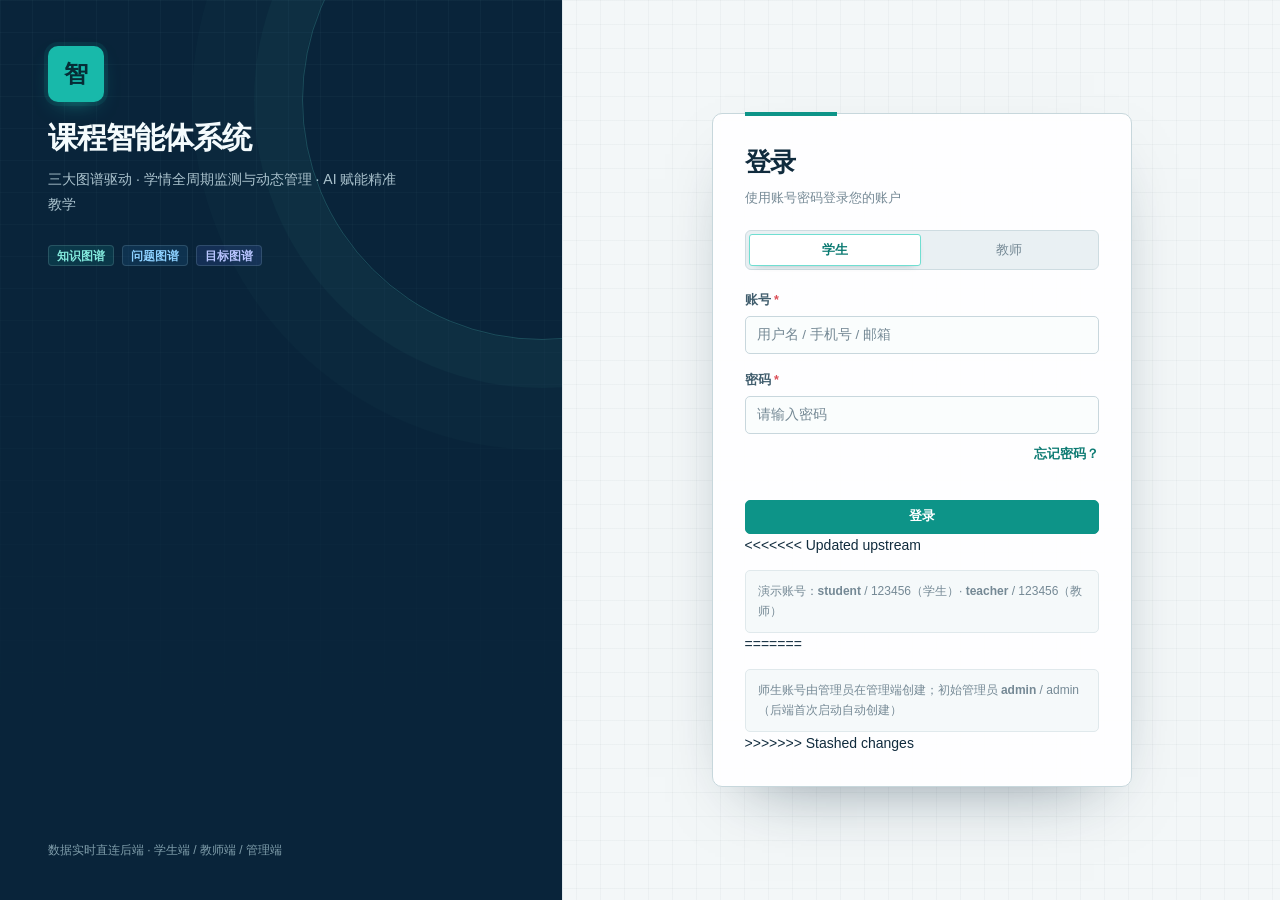
==== commit 3eb133ee: "Course-agent-v2.0" ====
--- a/index.html
+++ b/index.html
@@ -6,6 +6,8 @@
 <title>登录 · 课程智能体系统</title>
 <link rel="stylesheet" href="assets/css/base.css">
 <link rel="stylesheet" href="assets/css/app.css">
+<link rel="stylesheet" href="assets/css/refresh.css">
+<script src="assets/js/ui-enhancements.js" defer></script>
 </head>
 <body>
 
@@ -23,7 +25,7 @@
       <span class="badge badge--accent">目标图谱</span>
     </div>
     <ul class="auth-aside__feats" id="authFeats"></ul>
-    <div class="auth-aside__copy">前端原型 v1.0 · 演示数据 · 后端就绪即直连</div>
+    <div class="auth-aside__copy">数据实时直连后端 · 学生端 / 教师端 / 管理端</div>
   </aside>
 
   <!-- 右侧登录表单 -->
@@ -35,7 +37,6 @@
       <div class="seg" id="roleSeg">
         <button type="button" class="seg__item is-active" data-role="student">学生</button>
         <button type="button" class="seg__item" data-role="teacher">教师</button>
-        <button type="button" class="seg__item" data-role="admin">管理员</button>
       </div>
 
       <form id="loginForm" novalidate>
@@ -52,7 +53,11 @@
         <button class="btn btn--primary btn--block" id="loginBtn" type="submit">登录</button>
       </form>
 
-      <div class="auth-demo" id="demoHint">演示账号：<b>student</b> / 123456 · <b>teacher</b> / 123456 · 管理员：<b>admin</b> / admin（可创建师生账号）</div>
+<<<<<<< Updated upstream
+      <div class="auth-demo" id="demoHint">演示账号：<b>student</b> / 123456（学生）· <b>teacher</b> / 123456（教师）</div>
+=======
+      <div class="auth-demo" id="demoHint">师生账号由管理员在管理端创建；初始管理员 <b>admin</b> / admin（后端首次启动自动创建）</div>
+>>>>>>> Stashed changes
     </div>
   </main>
 </div>
@@ -71,9 +76,8 @@
     ['file',  '一键生成可分享的学情分析报告']
   ].map(([n, t]) => '<li>' + icon(n) + t + '</li>').join('');
 
-  // 角色切换（支持 ?role=teacher|admin 预选）
-  const qRole = new URLSearchParams(location.search).get('role') || 'student';
-  let role = ['teacher', 'admin', 'student'].includes(qRole) ? qRole : 'student';
+  // 角色切换（支持 ?role=teacher 预选）
+  let role = (new URLSearchParams(location.search).get('role') === 'teacher') ? 'teacher' : 'student';
   const seg = U.$('#roleSeg');
   seg.querySelectorAll('.seg__item').forEach(btn => {
     btn.classList.toggle('is-active', btn.dataset.role === role);
@@ -81,18 +85,8 @@
       seg.querySelectorAll('.seg__item').forEach(b => b.classList.remove('is-active'));
       btn.classList.add('is-active');
       role = btn.dataset.role;
-      U.$('#username').placeholder = role === 'admin' ? '管理员账号' : '用户名 / 手机号 / 邮箱';
-      if (role === 'admin') {
-        U.$('#username').value = 'admin';
-        U.$('#password').placeholder = '默认 admin';
-      }
     });
   });
-  if (role === 'admin') {
-    U.$('#username').value = 'admin';
-    U.$('#username').placeholder = '管理员账号';
-    U.$('#password').placeholder = '默认 admin';
-  }
 
   const form = U.$('#loginForm');
   const errEl = U.$('#loginErr');
@@ -105,11 +99,8 @@
     const btn = U.$('#loginBtn');
     btn.disabled = true; btn.textContent = '登录中…';
     try {
-      const session = await Auth.login({ username, password, role });
-      const realRole = (session && session.user && session.user.role) || role;
-      if (realRole === 'teacher') location.href = 'teacher.html';
-      else if (realRole === 'admin') location.href = 'admin.html';
-      else location.href = 'student.html';
+      await Auth.login({ username, password, role });
+      location.href = (role === 'teacher') ? 'teacher.html' : 'student.html';
     } catch (err) {
       errEl.textContent = (err && err.message) || '登录失败，请重试';
       btn.disabled = false; btn.textContent = '登录';
@@ -117,4 +108,5 @@
   });
 </script>
 </body>
-</html>+</html>
+
--- a/assets/css/base.css
+++ b/assets/css/base.css
@@ -205,9 +205,28 @@
 .topbar__title { min-width: 0; flex: 1; }
 .topbar__title h1 { font-size: 16.5px; font-weight: 650; }
 .topbar__title p { font-size: 12px; color: var(--text-3); }
-.topbar__actions { display: flex; align-items: center; gap: 8px; }
-
-.content { flex: 1; padding: 22px; max-width: 1560px; width: 100%; }
+.topbar__actions { display: flex; align-items: center; gap: 14px; }
+/* 更新角标没有内容时不要渲染成空白框（退出按钮旁的"白框"就是它） */
+#updateTag:empty { display: none; }
+
+/* 顶栏图标按钮：扩大可点击热区（不影响视觉尺寸与布局） */
+#msgBtn, #logoutBtn { position: relative; }
+#msgBtn::after, #logoutBtn::after {
+  content: ""; position: absolute; inset: -10px; border-radius: var(--r-full);
+}
+/* 私信未读角标（红点 + 数字，真实未读数） */
+.topbar-badge {
+  position: absolute; top: -3px; right: -3px;
+  min-width: 16px; height: 16px; padding: 0 4px;
+  border-radius: var(--r-full);
+  background: var(--danger); color: #fff;
+  font-size: 10.5px; font-weight: 700; line-height: 16px;
+  text-align: center; box-shadow: 0 0 0 2px var(--surface);
+  pointer-events: none;
+}
+.topbar-badge[hidden] { display: none; }
+
+.content { flex: 1; padding: 22px; max-width: 1560px; width: 100%; margin: 0 auto; }
 .view { display: none; animation: fade-up .32s var(--ease); }
 .view.is-active { display: block; }
 @keyframes fade-up { from { opacity: 0; transform: translateY(8px); } to { opacity: 1; transform: none; } }
@@ -349,8 +368,7 @@
   transition: all var(--t-fast);
 }
 .chip:hover { border-color: var(--brand-400); color: var(--text); }
-.chip.is-active,
-.chip.is-on { background: var(--brand-500); border-color: var(--brand-500); color: #fff; }
+.chip.is-active { background: var(--brand-500); border-color: var(--brand-500); color: #fff; }
 
 /* segmented 分段控制器 */
 .seg {
@@ -367,7 +385,8 @@
 .seg button.is-active { background: var(--surface); color: var(--text); box-shadow: var(--shadow-sm); font-weight: 600; }
 
 /* Tabs 下划线式 */
-.tabs { display: flex; gap: 2px; border-bottom: 1px solid var(--border); overflow-x: auto; }
+.tabs { display: flex; gap: 2px; border-bottom: 1px solid var(--border); overflow-x: auto; overflow-y: hidden; scrollbar-width: none; }
+.tabs::-webkit-scrollbar { display: none; }
 .tabs button {
   padding: 10px 14px; font-size: 13.5px; font-weight: 550; color: var(--text-3);
   border-bottom: 2px solid transparent; margin-bottom: -1px; white-space: nowrap;
@@ -505,11 +524,6 @@
 .tl-item time { font-size: 11.5px; color: var(--text-3); font-family: var(--font-num); }
 .tl-item b { display: block; font-size: 13.5px; font-weight: 600; }
 .tl-item p { font-size: 12.5px; color: var(--text-2); }
-/* 最近学习动态：独立滚动条，便于查看全部练习记录 */
-.tl-scroll { max-height: 420px; overflow-y: auto; padding-right: 8px; scrollbar-width: thin; scrollbar-color: var(--brand-300) var(--surface-3); }
-.tl-scroll::-webkit-scrollbar { width: 6px; }
-.tl-scroll::-webkit-scrollbar-track { background: var(--surface-3); border-radius: var(--r-full); }
-.tl-scroll::-webkit-scrollbar-thumb { background: var(--brand-300); border-radius: var(--r-full); }
 
 /* ---------- 12. Modal / Drawer ---------- */
 .overlay {
@@ -535,6 +549,7 @@
 .modal__head h3 svg { width: 18px; height: 18px; flex-shrink: 0; color: var(--brand-600); }
 .modal__body { padding: 20px; overflow-y: auto; flex: 1; }
 .modal__foot { padding: 14px 20px; border-top: 1px solid var(--border-soft); display: flex; gap: 10px; justify-content: flex-end; }
+.modal__hint { margin: 8px 0 0; min-height: 1em; font-size: 12.5px; color: var(--danger, #e5484d); }
 
 .drawer-wrap { position: fixed; inset: 0; z-index: 100; }
 .drawer {
--- a/assets/css/app.css
+++ b/assets/css/app.css
@@ -24,6 +24,8 @@
 }
 .card__head--col .badge { align-self: flex-start; }
 
+<<<<<<< Updated upstream
+=======
 /* ---------- 教学驾驶舱 · 卡片滚动与对齐 ---------- */
 .dash-todo-card { min-width: 0; align-self: stretch; overflow: hidden; }
 .dash-todo-card__body { height: 320px; min-height: 320px; flex: 0 0 320px; overflow-y: auto; overflow-x: hidden; }
@@ -48,6 +50,18 @@
 .dash-live-student-option.is-active { background: var(--brand-soft); border-color: var(--brand-300, var(--brand-500)); }
 .dash-live-student-option b { overflow: hidden; text-overflow: ellipsis; white-space: nowrap; font-size: 13px; }
 
+/* ---------- 教学驾驶舱 · 顶部三指标环状图（平铺：均分剩余宽度） ---------- */
+.hero__rings { display: flex; align-items: flex-start; justify-content: space-evenly; gap: 8px; position: relative; flex: 2.2 1 480px; }
+.hero__ring { display: flex; flex-direction: column; align-items: center; gap: 2px; flex: 1 1 150px; max-width: 230px; min-width: 124px; text-align: center; }
+.hero__ring b { font-size: 12.5px; font-weight: 600; }
+.hero__ring > span { max-width: 170px; line-height: 1.5; }
+.chart--ring { width: 124px; height: 104px; }
+
+/* ---------- 教学驾驶舱 · 待办忽略（仅当日，无恢复入口） ---------- */
+.dash-todo-ignore { flex: 0 0 auto; color: var(--text-3); }
+.dash-todo-ignore:hover { color: var(--danger); border-color: var(--danger); }
+
+>>>>>>> Stashed changes
 .hero {
   position: relative; overflow: hidden;
   border: 1px solid var(--border); border-radius: var(--r-lg);
@@ -68,17 +82,22 @@
 .hero__main p { font-size: 13px; color: var(--text-2); }
 .hero__stats { display: flex; align-items: flex-start; gap: 22px; position: relative; flex-wrap: wrap; flex: 1.4 1 380px; justify-content: flex-start; }
 .hero__stat { display: flex; flex-direction: column; gap: 4px; min-width: 96px; }
-.hero__stat--streak { min-width: 320px; max-width: 620px; width: 100%; }
-
-/* ---------- 学习贡献图（GitHub 风格：列 = 一周，行 = 周一…周日；
-   起点为学期第 1 周（8/31），周数由后端给，未来日期用 is-future 区分）---------- */
+/* 签到网格尽量平铺：不限制右栏宽度上限，让热力图吃满可用宽度 */
+.hero__stat--streak { min-width: 320px; max-width: 100%; width: 100%; }
+
+/* ---------- 学习贡献图（GitHub 风格 7×52）---------- */
 .streak-cal {
   margin-top: 4px; padding: 12px 14px 10px;
   background: var(--surface-2); border: 1px solid var(--border); border-radius: 10px;
   animation: streakCalIn .25s ease;
   width: 100%;
-  /* 热力图格子上限：想再小/再大只改这一个值（列数由 JS 的 --cal-weeks 决定） */
-  --cal-cell-max: 20px;
+<<<<<<< Updated upstream
+=======
+  /* 热力图格子高度上限：列数由 JS 的 --cal-weeks 决定，列宽按 1fr 平铺吃满整行；
+     窄屏时格子为正方形，宽屏时格子变「扁平瓦片」，始终铺满不留左右空白。
+     想再扁/再高只改这一个值。 */
+  --cal-cell-max: 30px;
+>>>>>>> Stashed changes
 }
 @keyframes streakCalIn { from { opacity: 0; transform: translateY(-4px); } to { opacity: 1; transform: none; } }
 
@@ -107,42 +126,59 @@
 .cal-grid-wrap { display: block; overflow-x: auto; padding-bottom: 2px; }
 .cal-grid {
   display: grid;
+<<<<<<< Updated upstream
+  grid-template-rows: repeat(7, 10px);
+  grid-template-columns: repeat(52, 10px);
+  grid-auto-flow: column;
+  gap: 2px;
+  width: fit-content;
+}
+.cal-cell {
+  width: 10px; height: 10px; border-radius: 2px;
+=======
   grid-template-rows: repeat(7, auto);
-  grid-template-columns: repeat(var(--cal-weeks, 52), minmax(0, var(--cal-cell-max, 20px)));
+  /* 列宽用 1fr：网格横向平铺填满容器（不再固定 20px 后居中留白）；
+     最小 10px 保证窄屏时格子仍可辨认，超出则横向滚动 */
+  grid-template-columns: repeat(var(--cal-weeks, 52), minmax(10px, 1fr));
   grid-auto-flow: column;
   gap: 3px;
   width: 100%;
-  justify-content: center;
 }
 .cal-cell {
-  width: 100%; height: auto; aspect-ratio: 1 / 1; border-radius: 3px;
+  width: 100%; height: auto; aspect-ratio: 1 / 1;
+  max-height: var(--cal-cell-max, 30px);
+  border-radius: 3px;
+>>>>>>> Stashed changes
   background: #ebedf0; display: block;
   transition: transform var(--t-fast);
   cursor: default;
 }
 .cal-cell.lv-0 { background: #ebedf0; }
 .cal-cell.is-on { background: #40c463; }
-.cal-cell.is-future {
-  background: transparent;
-  box-shadow: inset 0 0 0 1px #e9ebef;
-}
-.cal-cell.is-future:hover { transform: none; }
 .cal-cell.is-today {
   background: linear-gradient(135deg, var(--brand-500), var(--accent-500));
   box-shadow: 0 0 0 2px rgba(99,102,241,.25);
 }
 .cal-cell:hover { transform: scale(1.5); z-index: 2; position: relative; }
 
-.cal-weeks {
+.cal-months {
   display: grid;
-  grid-template-columns: repeat(var(--cal-weeks, 52), minmax(0, var(--cal-cell-max, 20px)));
+<<<<<<< Updated upstream
+  grid-template-columns: repeat(52, 10px);
+  gap: 2px;
+  margin-top: 6px;
+  width: fit-content;
+  font-size: 10.5px; color: var(--text-3);
+=======
+  /* 与 .cal-grid 用同一套列宽定义，保证「第N周」标签与所在列对齐 */
+  grid-template-columns: repeat(var(--cal-weeks, 52), minmax(10px, 1fr));
   gap: 3px;
   margin-top: 6px;
   width: 100%;
-  justify-content: center;
   font-size: 10px; color: var(--text-3);
-}
-.cal-week-label { grid-row: 1; white-space: nowrap; }
+>>>>>>> Stashed changes
+}
+.cal-month-label { grid-row: 1; white-space: nowrap; }
 
 /* ---------- 三大核心指标环形组 ---------- */
 .rings { display: flex; justify-content: space-around; gap: 14px; flex-wrap: wrap; padding: 6px 0; }
@@ -197,6 +233,90 @@
   background: color-mix(in srgb, var(--surface) 88%, transparent);
   border: 1px solid var(--border); border-radius: var(--r-full); padding: 4px 11px;
   backdrop-filter: blur(8px);
+}
+
+/* ===== 图谱 + 右侧知识点详情面板（两栏） ===== */
+.graph-layout {
+  display: grid; grid-template-columns: minmax(0, 1fr) 336px;
+  align-items: stretch;
+}
+.graph-layout .graph-box { height: 560px; border-right: 1px solid var(--border-soft); }
+
+/* 知识图谱视图：铺满可用区域（图谱占满剩余高度，重难点清单压到底部并自带滚动）
+   注意必须带 .is-active，否则 #id 优先级会让未激活的视图也显示出来 */
+.view.is-active#view-graph.fill {
+  display: flex; flex-direction: column;
+  height: calc(100vh - var(--topbar-h) - 44px); min-height: 540px;
+}
+#view-graph.fill .graph-card {
+  flex: 1 1 auto; min-height: 0; display: flex; flex-direction: column;
+  margin-bottom: 12px; overflow: hidden;
+}
+#view-graph.fill .graph-card > .graph-toolbar { flex: 0 0 auto; }
+#view-graph.fill .graph-layout { flex: 1 1 auto; min-height: 0; }
+#view-graph.fill .graph-layout .graph-box { height: 100%; }
+#view-graph.fill .kp-side { min-height: 0; }
+#view-graph.fill .kp-side__body { min-height: 0; }
+#view-graph.fill .key-card {
+  flex: 0 0 auto; display: flex; flex-direction: column;
+  max-height: 208px; min-height: 0; overflow: hidden;
+}
+#view-graph.fill .key-card .card__body { min-height: 0; overflow-y: auto; }
+.kp-side { display: flex; flex-direction: column; min-width: 0; background: var(--surface); }
+.kp-side__head { padding: 14px 16px 10px; border-bottom: 1px solid var(--border-soft); }
+.kp-side__head h3 { font-size: 15.5px; line-height: 1.4; margin-bottom: 8px; }
+.kp-side__empty { padding: 40px 18px; text-align: center; color: var(--text-3); font-size: 12.5px; line-height: 1.9; }
+.kp-tabs { display: flex; gap: 6px; padding: 10px 14px 0; }
+.kp-tabs button {
+  flex: 1; height: 30px; border-radius: 8px; border: 1px solid var(--border);
+  background: var(--surface-2); font-size: 12px; color: var(--text-2); cursor: pointer;
+}
+.kp-tabs button.on { background: rgba(15,118,110,.12); border-color: #5eead4; color: var(--brand); font-weight: 600; }
+.kp-side__body { flex: 1; min-height: 0; overflow-y: auto; padding: 12px 14px 16px; }
+.kp-sec { margin-bottom: 16px; }
+.kp-sec__t {
+  display: flex; align-items: center; gap: 7px; font-size: 12px; font-weight: 700;
+  color: var(--text-2); margin-bottom: 8px;
+}
+.kp-sec__t::before { content: ''; width: 3px; height: 13px; border-radius: 2px; background: var(--brand); }
+.kp-sec__note { font-size: 11px; color: var(--text-3); font-weight: 400; margin-left: auto; }
+.kp-text { font-size: 12.5px; line-height: 1.85; color: var(--text-2); position: relative; }
+.kp-text.is-clamped { max-height: 5.6em; overflow: hidden; }
+.kp-text.is-clamped::after {
+  content: ''; position: absolute; left: 0; right: 0; bottom: 0; height: 2.2em;
+  background: linear-gradient(transparent, var(--surface-2));
+}
+.kp-intro {
+  background: var(--surface-2); border: 1px solid var(--border);
+  border-radius: var(--r-md); padding: 10px 12px;
+}
+.kp-intro--empty {
+  border-style: dashed; background: transparent; color: var(--text-3);
+  font-size: 12px; line-height: 1.7;
+}
+.kp-row__t { font-size: 11px; color: var(--text-3); margin: 0 0 6px; }
+.kp-more {
+  margin-top: 6px; font-size: 11.5px; color: var(--brand); cursor: pointer;
+  background: none; border: 0; padding: 0;
+}
+.kp-stats { display: grid; grid-template-columns: repeat(3, 1fr); gap: 8px; }
+.kp-stat {
+  border: 1px solid var(--border); border-radius: var(--r-md); padding: 9px 6px; text-align: center;
+  background: var(--surface-2);
+}
+.kp-stat b { display: block; font-size: 17px; font-family: ui-monospace, monospace; line-height: 1.35; }
+.kp-stat span { font-size: 11px; color: var(--text-3); }
+.kp-stat--avg { background: transparent; border-style: dashed; }
+.kp-stat--avg b { font-size: 14px; color: var(--text-2); }
+.kp-attrs { display: flex; flex-wrap: wrap; gap: 6px; }
+.kp-side__foot {
+  display: flex; gap: 8px; padding: 10px 14px; border-top: 1px solid var(--border-soft);
+  background: var(--surface-2); flex-shrink: 0;
+}
+.kp-side__foot .btn { flex: 1; justify-content: center; }
+@media (max-width: 1180px) {
+  .graph-layout { grid-template-columns: minmax(0, 1fr); }
+  .graph-layout .graph-box { border-right: 0; border-bottom: 1px solid var(--border-soft); }
 }
 
 /* 知识点详情抽屉 */
@@ -322,6 +442,55 @@
 .res__body { padding: 11px 12px; flex: 1; display: flex; flex-direction: column; gap: 6px; }
 .res__body b { font-size: 13px; font-weight: 600; line-height: 1.4; }
 .res__body .row { font-size: 11.5px; color: var(--text-3); }
+
+/* ---------- 资源播放器（视频）：整段加载遮罩 + 播放进度记录点 ---------- */
+.rv-wrap { position: relative; border-radius: var(--r-md); overflow: hidden; background: #0b1220; }
+.rv-video { display: block; width: 100%; max-height: 60vh; background: #0b1220; }
+.rv-load {
+  position: absolute; inset: 0; display: flex; flex-direction: column;
+  align-items: center; justify-content: center; gap: 10px; padding: 20px;
+  background: linear-gradient(180deg, rgba(11,18,32,.94), rgba(11,18,32,.88));
+  color: #e6eefc; text-align: center; transition: opacity var(--t);
+}
+.rv-wrap.is-ready .rv-load { opacity: 0; visibility: hidden; pointer-events: none; }
+.rv-load__spin {
+  width: 30px; height: 30px; border-radius: 50%;
+  border: 3px solid rgba(226,238,252,.25); border-top-color: var(--brand-400);
+  animation: rv-spin .8s linear infinite;
+}
+@keyframes rv-spin { to { transform: rotate(360deg); } }
+.rv-load__title { font-size: 14px; }
+.rv-load__bar {
+  width: min(320px, 70%); height: 6px; border-radius: var(--r-full);
+  background: rgba(226,238,252,.18); overflow: hidden;
+}
+.rv-load__bar i {
+  display: block; height: 100%; width: 0;
+  background: linear-gradient(90deg, var(--brand-500), var(--cyan-500));
+  transition: width var(--t-fast);
+}
+.rv-load__hint { font-size: 12px; line-height: 1.7; color: rgba(226,238,252,.72); max-width: 380px; }
+
+.rv-track {
+  position: relative; height: 10px; margin-top: 10px;
+  border-radius: var(--r-full); background: var(--surface-3); cursor: pointer;
+}
+.rv-track__buffer {
+  position: absolute; left: 0; top: 0; bottom: 0; width: 0;
+  border-radius: var(--r-full); background: var(--border);
+}
+.rv-track__played {
+  position: absolute; left: 0; top: 0; bottom: 0; width: 0;
+  border-radius: var(--r-full); background: linear-gradient(90deg, var(--brand-500), var(--accent-500));
+}
+.rv-track__mark {
+  position: absolute; top: -4px; width: 2px; height: 18px; margin-left: -1px;
+  border-radius: 1px; background: var(--danger);
+}
+.rv-meta {
+  display: flex; align-items: center; gap: 8px; margin-top: 7px;
+  font-size: 11.5px; color: var(--text-3);
+}
 
 .tr-res { position: relative; }
 .tr-del {
@@ -527,6 +696,13 @@
 .wrong-item:last-child { border-bottom: none; }
 .wrong-item__stem { font-size: 13.5px; line-height: 1.62; margin-bottom: 8px; }
 .wrong-item__tags { display: flex; gap: 6px; flex-wrap: wrap; align-items: center; }
+
+/* 错题本 · 按章节知识点归纳 */
+.wb-group { padding: 10px 0; border-bottom: 1px dashed var(--border-soft); }
+.wb-group:last-child { border-bottom: none; padding-bottom: 2px; }
+.wb-group:first-child { padding-top: 0; }
+.wb-group .chip--chapter { height: 26px; font-size: 12px; font-weight: 600; }
+.wb-group .chip--kp { height: 25px; font-size: 12px; }
 
 /* 错题详情弹窗内的选项：只读，无交互感 */
 .opts--readonly .opt { cursor: default; }
@@ -597,89 +773,12 @@
 .alert-card--red { border-left: 4px solid var(--danger); }
 .alert-card--yellow { border-left: 4px solid var(--warn); }
 .alert-card--green { border-left: 4px solid var(--ok); }
-.alert-card--ignored { border-left: 4px solid var(--text-3); }
 .alert-card__head { display: flex; align-items: flex-start; gap: 12px; padding: 13px 16px 10px; }
 .alert-card__ico { width: 40px; height: 40px; flex: 0 0 40px; border-radius: var(--r-sm); display: grid; place-items: center; }
 .alert-card__ico svg { width: 19px; height: 19px; }
 .alert-card--red .alert-card__ico { background: var(--danger-soft); color: var(--danger); }
 .alert-card--yellow .alert-card__ico { background: var(--warn-soft); color: var(--warn); }
 .alert-card--green .alert-card__ico { background: var(--ok-soft); color: var(--ok); }
-.alert-card--ignored .alert-card__ico { background: var(--surface-3); color: var(--text-3); }
-.badge--ignored { background: var(--surface-3); color: var(--text-3); }
-
-/* 归因「数据不足，待补充」专用徽标：与正常高/中/低优先级区分，避免误导教师 */
-.badge--insufficient { background: var(--surface-3); color: var(--text-3); border: 1px dashed var(--border); }
-.cause--insufficient .cause__main { opacity: 0.85; }
-.cause--insufficient h4 { color: var(--text-3); }
-
-/* ---------- 学情报告：本周环比卡片 ---------- */
-.report-week-compare { margin: 8px 0 14px; padding: 12px 14px; }
-.report-week-compare__grid {
-  display: grid; grid-template-columns: repeat(3, minmax(0, 1fr));
-  gap: 10px 18px; margin-top: 8px;
-}
-.report-week-compare__grid > div {
-  display: flex; flex-direction: column; gap: 2px;
-  font-size: 12px; color: var(--text-2);
-}
-.report-week-compare__grid b {
-  font-size: 18px; font-weight: 700; color: var(--text);
-  font-family: var(--font-num);
-}
-.report-week-compare__grid .t-ok { color: #16a34a; }
-.report-week-compare__grid .t-danger { color: #dc2626; }
-
-/* ---------- 历史归档：纵向滚动容器 + 加载更多 ---------- */
-#view-report .rep-list-scroll {
-  max-height: 400px;
-  min-height: 220px;
-  overflow-y: auto; overscroll-behavior: contain; scrollbar-gutter: stable;
-  /* 与项目其它滚动区一致的设计令牌 */
-  scrollbar-width: thin; scrollbar-color: var(--brand-300) var(--surface-3);
-}
-#view-report .rep-list-scroll::-webkit-scrollbar { width: 6px; }
-#view-report .rep-list-scroll::-webkit-scrollbar-track { background: var(--surface-3); border-radius: var(--r-full); }
-#view-report .rep-list-scroll::-webkit-scrollbar-thumb { background: var(--brand-300); border-radius: var(--r-full); }
-#view-report .rep-list-scroll::-webkit-scrollbar-thumb:hover { background: var(--brand-400, #818cf8); }
-#view-report .rep-loadmore {
-  padding: 10px 12px; text-align: center;
-  border-top: 1px solid var(--border-soft);
-  background: var(--surface);
-}
-
-/* ---------- 共性薄弱（analysis.js）：知识点掌握率可视化 ---------- */
-.common-weak { padding: 9px 10px; border-radius: var(--r-sm); background: var(--surface-2); }
-.common-weak__bar { position: relative; height: 6px; background: var(--surface-3); border-radius: var(--r-full); overflow: hidden; }
-.common-weak__bar-fill { height: 100%; border-radius: inherit; transition: width var(--t); }
-.common-weak__bar-fill.bar--danger { background: linear-gradient(90deg, var(--danger, #ef4444), #f97316); }
-.common-weak__bar-fill.bar--warn { background: linear-gradient(90deg, #f59e0b, #fbbf24); }
-.common-weak__bar-fill.bar--ok { background: linear-gradient(90deg, #22c55e, #4ade80); }
-
-/* ---------- 个性异常（analysis.js）：学生头像 + 错题集中提示 ---------- */
-.indiv {
-  display: flex; align-items: center; gap: 10px;
-  padding: 9px 10px; border-radius: var(--r-sm);
-  background: var(--surface-2);
-  border-left: 3px solid var(--border);
-}
-.indiv--danger { border-left-color: var(--danger, #ef4444); }
-.indiv--warn { border-left-color: var(--warn, #f59e0b); }
-.indiv__avatar {
-  width: 32px; height: 32px; flex: 0 0 32px;
-  border-radius: 50%; display: grid; place-items: center;
-  font-size: 12px; font-weight: 700; color: #fff;
-  font-family: var(--font-num);
-  box-shadow: 0 1px 2px rgba(0,0,0,.08);
-}
-.indiv__avatar--indigo { background: #6366f1; }
-.indiv__avatar--rose { background: #f43f5e; }
-.indiv__avatar--amber { background: #f59e0b; }
-.indiv__avatar--emerald { background: #10b981; }
-.indiv__avatar--sky { background: #0ea5e9; }
-.indiv__avatar--violet { background: #8b5cf6; }
-.indiv__avatar--slate { background: #64748b; }
-.indiv__main { flex: 1 1 auto; min-width: 0; }
-.indiv__main b { font-size: 13px; }
 .alert-card__body { flex: 1 1 auto; min-width: 0; display: block; }
 .alert-card__body .row { display: flex; align-items: center; gap: 10px; margin-bottom: 3px; flex-wrap: wrap; min-height: 22px; }
 .alert-card__body .row > .spacer { flex: 1; }
@@ -815,8 +914,10 @@
 .bank-page-btn:hover:not(:disabled) { border-color: var(--brand-400); color: var(--brand-600); }
 .bank-page-btn.is-active { border-color: var(--brand-500); background: var(--brand-500); color: #fff; }
 .bank-page-btn:disabled { opacity: .45; cursor: not-allowed; }
+.bank-page-ellipsis { border-color: transparent; background: transparent; color: var(--text-3); letter-spacing: 1px; }
+.bank-page-ellipsis:hover:not(:disabled) { color: var(--brand-600); }
 .bank-stem-scroll {
-  max-width: 280px; max-height: 3.2em; overflow-y: auto;
+  max-width: 280px; height: 3.2em; overflow-y: auto;
   line-height: 1.6; white-space: normal; overflow-wrap: anywhere;
   scrollbar-width: thin; scrollbar-color: var(--brand-300) var(--surface-3);
 }
@@ -1164,9 +1265,6 @@
   max-height: calc(100vh - var(--topbar-h) - 245px);
   min-height: 320px;
   overflow-y: auto; overscroll-behavior: contain; scrollbar-gutter: stable;
-  /* 卡片行按自身高度排列：容器有 min-height 时，grid 默认的 align-content:stretch
-     会把只有一行的卡片纵向撑满整个容器（资源少时特别明显） */
-  align-content: start;
 }
 
 /* ---------- 我的学情：知识点学习完成矩阵独立滚动 ---------- */
--- a/assets/css/refresh.css
+++ b/assets/css/refresh.css
@@ -0,0 +1,728 @@
+/* ==========================================================================
+   Course Agent · Knowledge Atlas Refresh
+   Visual layer only: loaded after base.css + app.css, preserving all view logic.
+   ========================================================================== */
+
+:root {
+  --brand-50: #e7fbf8;
+  --brand-300: #70ded1;
+  --brand-400: #25bcae;
+  --brand-500: #0d9488;
+  --brand-600: #0b7a72;
+  --brand-700: #075e59;
+  --brand: var(--brand-500);
+  --brand-soft: rgba(13, 148, 136, .11);
+  --accent-500: #4f6ed8;
+  --cyan-500: #0da7b5;
+  --info: #2f7fc1;
+  --info-soft: rgba(47, 127, 193, .12);
+  --ok: #159b70;
+  --ok-soft: rgba(21, 155, 112, .12);
+  --warn: #d88914;
+  --warn-soft: rgba(216, 137, 20, .13);
+  --danger: #dc4f58;
+  --danger-soft: rgba(220, 79, 88, .12);
+
+  /* 图谱「关系」配色（学生端知识图谱与教师端图谱编排共用，避免两端色彩漂移）
+     前置·青绿沿用品牌色；进阶·品红与青绿拉开色相与明度：
+     CIEDE2000 ΔE≈45.7（旧两端取值分别为 35.5 / 7.2），白底对比度 6.32 可读，
+     且距最近的知识点状态色 ΔE≈21.3，不会与节点撞色。 */
+  --rel-pre: #0d9488;
+  --rel-advance: #a21caf;
+  --rel-parallel: #718793;
+  --rel-split: #a21caf;
+  --rel-map: #2f7fc1;
+  --rel-error: #dc4f58;
+  --rel-support: #2f7fc1;
+
+  --bg: #eef3f5;
+  --bg-grad: none;
+  --surface: #ffffff;
+  --surface-2: #f4f8f9;
+  --surface-3: #e7eff2;
+  --border: #cbd9df;
+  --border-soft: #e0e9ec;
+  --text: #102b3d;
+  --text-2: #405d6d;
+  --text-3: #758995;
+  --shadow-sm: 0 1px 2px rgba(16, 43, 61, .055);
+  --shadow: 0 12px 34px -26px rgba(16, 43, 61, .42);
+  --shadow-lg: 0 28px 70px -35px rgba(7, 34, 53, .48);
+  --overlay: rgba(7, 30, 48, .53);
+  --grid-line: rgba(16, 43, 61, .055);
+  --chart-axis: #718793;
+  --chart-split: rgba(16, 43, 61, .09);
+  --r-xs: 3px;
+  --r-sm: 5px;
+  --r-md: 7px;
+  --r-lg: 10px;
+  --r-xl: 16px;
+  --font: "Segoe UI Variable Text", "Segoe UI", "Microsoft YaHei UI", "PingFang SC", sans-serif;
+  --font-num: "Bahnschrift", "Segoe UI Variable Display", "Microsoft YaHei UI", sans-serif;
+  --ease-out: cubic-bezier(.16, 1, .3, 1);
+}
+
+html { background: var(--bg); }
+body {
+  background-color: var(--bg);
+  background-image:
+    linear-gradient(rgba(16, 43, 61, .035) 1px, transparent 1px),
+    linear-gradient(90deg, rgba(16, 43, 61, .035) 1px, transparent 1px),
+    radial-gradient(720px 380px at 88% -8%, rgba(13, 148, 136, .095), transparent 67%);
+  background-size: 24px 24px, 24px 24px, auto;
+  background-attachment: fixed;
+}
+
+::selection { background: rgba(13, 148, 136, .23); }
+:focus-visible { outline: 2px solid var(--brand-400); outline-offset: 2px; }
+
+/* ---------- App shell: instrument rail + graph-paper workspace ---------- */
+.app { min-height: 100dvh; }
+.sidebar {
+  --sidebar-w: 244px;
+  isolation: isolate;
+  overflow: hidden;
+  color: #d8e7ef;
+  background: #09243a;
+  border-right: 0;
+  box-shadow: 14px 0 36px -32px rgba(2, 23, 38, .8);
+}
+.sidebar::before {
+  content: "";
+  position: absolute;
+  inset: 0;
+  z-index: -2;
+  opacity: .22;
+  background-image:
+    linear-gradient(rgba(170, 218, 225, .13) 1px, transparent 1px),
+    linear-gradient(90deg, rgba(170, 218, 225, .13) 1px, transparent 1px);
+  background-size: 28px 28px;
+  mask-image: linear-gradient(to bottom, #000 0, transparent 82%);
+}
+.sidebar::after {
+  content: "";
+  position: absolute;
+  z-index: -1;
+  width: 260px;
+  height: 260px;
+  left: -120px;
+  bottom: -110px;
+  border: 1px solid rgba(112, 222, 209, .22);
+  border-radius: 50%;
+  box-shadow:
+    0 0 0 34px rgba(112, 222, 209, .035),
+    0 0 0 72px rgba(112, 222, 209, .025);
+}
+.sidebar__brand {
+  height: 68px;
+  padding: 0 18px;
+  border-bottom-color: rgba(184, 218, 229, .14);
+}
+.brand-logo {
+  border-radius: 13px 4px 13px 4px;
+  background: #18b9aa;
+  color: #052b34;
+  box-shadow: 0 0 0 4px rgba(24, 185, 170, .1), 0 8px 22px -10px rgba(24, 185, 170, .7);
+}
+.brand-text b { color: #f3fbfd; font-weight: 680; }
+.brand-text span { color: #8ca8b8; }
+.sidebar__nav { padding: 14px 12px 20px; }
+.nav-group { margin-bottom: 10px; }
+.nav-group__label {
+  color: #7997aa;
+  padding: 12px 10px 7px;
+  font-size: 10.5px;
+  letter-spacing: .1em;
+}
+.nav-item {
+  min-height: 40px;
+  margin-bottom: 3px;
+  padding: 9px 10px;
+  border: 1px solid transparent;
+  color: #a9bfcc;
+  border-radius: 6px;
+}
+.nav-item::before {
+  content: "";
+  position: absolute;
+  left: -13px;
+  top: 50%;
+  width: 8px;
+  height: 1px;
+  background: rgba(112, 222, 209, .26);
+  transition: width var(--t), background var(--t);
+}
+.nav-item:hover {
+  color: #effbfd;
+  background: rgba(128, 200, 211, .08);
+  border-color: rgba(128, 200, 211, .12);
+}
+.nav-item.is-active {
+  color: #f5ffff;
+  background: linear-gradient(90deg, rgba(24, 185, 170, .24), rgba(24, 185, 170, .075));
+  border-color: rgba(112, 222, 209, .3);
+  box-shadow: inset 3px 0 0 #31cbb9;
+}
+.nav-item.is-active::before { width: 15px; background: #31cbb9; }
+.nav-item.is-active .nav-item__icon { color: #62e3d5; opacity: 1; }
+.nav-item__icon { color: #88a6b8; opacity: .92; }
+.nav-item__badge { color: #fff; background: var(--danger); }
+.sidebar__foot { border-top-color: rgba(184, 218, 229, .13); }
+.user-chip { color: #e8f4f8; }
+.user-chip:hover { background: rgba(128, 200, 211, .08); }
+.user-chip__info span { color: #8ba7b7; }
+.avatar { background: #17aa9d; }
+
+.main { background: transparent; }
+.topbar {
+  height: 68px;
+  flex-basis: 68px;
+  padding: 0 24px;
+  background: rgba(244, 248, 249, .84);
+  border-bottom-color: rgba(160, 184, 195, .58);
+  backdrop-filter: blur(18px) saturate(1.2);
+}
+.topbar__title h1 { font-size: 18px; letter-spacing: -.025em; }
+/* 标题后的装饰短线已移除：它会在每个板块名称后面留下一条孤立线段（视觉噪点） */
+.topbar__actions { gap: 10px; flex: 0 0 auto; }
+/* 顶栏操作区统一高度：所有控件 28px；图标按钮与「添加课程」同尺寸（28×28）。
+   同时禁止 flex 压缩 —— 否则「私信 / 退出」会被挤成 15px 宽的细高条。 */
+.topbar__actions > * { flex: 0 0 auto; }
+/* base.css 给 .select 设了 min-height:34px / width:100%，必须一并覆盖，
+   否则下拉框高度仍是 34px 且会被撑到整行宽 */
+.topbar__actions .select {
+  flex: 0 0 auto; width: 190px; min-width: 0;
+  height: 28px; min-height: 0;
+  padding: 4px 26px 4px 9px; font-size: 12px; text-overflow: ellipsis;
+}
+.topbar__actions .btn { height: 28px; border-radius: var(--r-xs); }
+.topbar__actions .btn--sm { padding: 0 10px; font-size: 12px; }
+.topbar__actions .btn--icon { width: 28px; padding: 0; }
+.topbar__actions .btn svg { width: 14px; height: 14px; }
+.topbar__actions .badge { height: 28px; padding: 0 10px; border-radius: var(--r-xs); font-size: 11.5px; }
+.content { padding: 24px; max-width: 1640px; }
+
+/* ---------- Editorial data components ---------- */
+.card {
+  border-color: var(--border);
+  border-radius: var(--r-lg);
+  box-shadow: var(--shadow-sm);
+}
+.card__head {
+  min-height: 52px;
+  padding: 13px 18px;
+  background: linear-gradient(90deg, rgba(13, 148, 136, .045), transparent 48%);
+}
+.card__head h3 { letter-spacing: -.012em; }
+.card__head h3 svg { color: var(--brand-500); }
+.stat {
+  border-radius: var(--r-lg);
+  padding: 16px 18px 16px 20px;
+}
+.stat::after {
+  inset: 14px auto 14px 0;
+  width: 3px;
+  height: auto;
+  border-radius: 0 3px 3px 0;
+}
+.stat:hover, .stat--link:hover { border-color: color-mix(in srgb, var(--_c, var(--brand-500)) 60%, var(--border)); }
+.stat__value, .hero__ring b, .cal-stat__num, .kp-stat b {
+  font-family: var(--font-num);
+  font-variant-numeric: tabular-nums;
+}
+.btn {
+  border-color: #c6d5db;
+  border-radius: var(--r-sm);
+  background: rgba(255, 255, 255, .72);
+  font-weight: 620;
+  transition: transform .18s var(--ease-out), background var(--t-fast), border-color var(--t-fast), color var(--t-fast), box-shadow var(--t-fast);
+}
+.btn:hover { transform: translateY(-1px); background: #fff; border-color: #9cb4bf; box-shadow: 0 6px 16px -12px rgba(16, 43, 61, .65); }
+.btn:active { transform: translateY(0) scale(.985); }
+.btn--primary { background: var(--brand-500); border-color: var(--brand-500); box-shadow: none; }
+.btn--primary:hover { background: var(--brand-600); border-color: var(--brand-600); }
+.btn--outline { color: var(--brand-600); border-color: var(--brand-400); }
+.btn--outline:hover { background: var(--brand-50); }
+.badge { border-radius: 4px; background: #edf3f5; }
+.badge--brand { color: var(--brand-600); background: var(--brand-soft); }
+.badge--info { color: var(--info); background: var(--info-soft); }
+.badge--accent { color: var(--accent-500); background: rgba(79, 110, 216, .11); }
+.badge--warn { color: #a9680c; background: var(--warn-soft); }
+.badge--danger { color: #b63d47; background: var(--danger-soft); }
+.badge--outline { background: rgba(255,255,255,.46); }
+.chip { border-radius: 4px; }
+.chip:hover { border-color: var(--brand-400); background: var(--brand-50); }
+.seg { border-radius: 6px; background: #e9f0f3; border-color: #cedce1; }
+/* 分段控件：（1）所有按钮常驻 1px 透明边框，激活态只换颜色、不改盒子几何；
+   （2）只过渡绘制类属性（原来 base 的 transition:all 会把边框宽度也带上动画）；
+   （3）去掉激活态的下划线 —— 它会让盒子高度/文字基线在切换分类时抖动，
+   表现出来就是「选项框异常挪动」。 */
+.seg button {
+  border: 1px solid transparent;
+  border-radius: 3px;
+  transition: background-color var(--t-fast), color var(--t-fast),
+              border-color var(--t-fast), box-shadow var(--t-fast);
+}
+.seg button.is-active {
+  color: var(--brand-600);
+  background: var(--surface);
+  border-color: var(--brand-300);
+  box-shadow: 0 3px 9px -7px rgba(16, 43, 61, .75);
+}
+.tabs button.is-active { color: var(--brand-600); border-bottom-color: var(--brand-500); }
+.input, .select, .textarea {
+  border-color: #c8d7dd;
+  background: rgba(250, 253, 253, .92);
+  border-radius: 5px;
+}
+.input:focus, .select:focus, .textarea:focus {
+  border-color: var(--brand-400);
+  box-shadow: 0 0 0 3px rgba(13, 148, 136, .13);
+}
+.list__item { transition: background var(--t-fast), transform var(--t-fast), border-color var(--t-fast); }
+.list__item:hover { background: #f5fafb; transform: translateX(2px); }
+.list__item--clickable.is-active { background: var(--brand-soft); border-left-color: var(--brand-500); }
+.callout { border-radius: 6px; }
+.callout--brand { background: var(--brand-soft); border-color: rgba(13, 148, 136, .26); }
+.callout--brand svg { color: var(--brand-500); }
+.divider { background: var(--border-soft); }
+.empty svg { color: var(--brand-400); opacity: .7; }
+.bar { background: #e1eaed; }
+.bar > i { transform-origin: left center; animation: atlas-bar-grow .72s var(--ease-out) both; }
+@keyframes atlas-bar-grow { from { transform: scaleX(.04); } to { transform: scaleX(1); } }
+
+/* ---------- Dashboard: learning route + status signal ---------- */
+.hero {
+  border-radius: var(--r-lg);
+  border-color: #bfd2d9;
+  border-left: 4px solid var(--brand-500);
+  padding: 22px 26px;
+  background:
+    linear-gradient(rgba(13, 148, 136, .04) 1px, transparent 1px) 0 0/22px 22px,
+    linear-gradient(90deg, rgba(13, 148, 136, .04) 1px, transparent 1px) 0 0/22px 22px,
+    #fff;
+  box-shadow: 0 18px 46px -38px rgba(16, 43, 61, .75);
+}
+.hero::before {
+  content: "";
+  position: absolute;
+  right: 34%;
+  top: -42px;
+  width: 78px;
+  height: 78px;
+  border: 1px solid rgba(13, 148, 136, .18);
+  border-radius: 50%;
+  box-shadow: 0 0 0 18px rgba(13, 148, 136, .025), 0 0 0 36px rgba(13, 148, 136, .018);
+}
+.hero::after {
+  width: 190px;
+  height: 190px;
+  right: -72px;
+  top: -84px;
+  background: radial-gradient(circle, rgba(13, 148, 136, .14), transparent 68%);
+}
+.hero__main h2 { font-size: 22px; letter-spacing: -.03em; }
+.hero__main p { line-height: 1.8; }
+.hero__stats { align-items: stretch; }
+.hero__ring, .hero__stat {
+  border-radius: 7px;
+  transition: background var(--t), transform var(--t);
+}
+.hero__ring:hover, .hero__stat:hover { transform: translateY(-2px); }
+.streak-cal {
+  border-color: #cddde2 !important;
+  box-shadow: inset 0 1px 0 rgba(255,255,255,.9);
+}
+.cal-cell, .streak-cal [class*="cell"] { border-radius: 3px; }
+.todo {
+  border-color: #d4e0e4;
+  border-radius: 7px !important;
+  background: #fbfdfd;
+}
+.todo:hover { border-color: var(--brand-400); box-shadow: 0 10px 24px -22px rgba(16, 43, 61, .65); }
+.todo__ico { border-radius: 6px; }
+
+/* Knowledge graph workspace */
+.graph-card { border-color: #bdced5; }
+.graph-toolbar { background: #f2f7f8; }
+.graph-box {
+  background-color: #fbfdfd;
+  background-image:
+    linear-gradient(rgba(16, 43, 61, .058) 1px, transparent 1px),
+    linear-gradient(90deg, rgba(16, 43, 61, .058) 1px, transparent 1px),
+    linear-gradient(rgba(13, 148, 136, .045) 1px, transparent 1px),
+    linear-gradient(90deg, rgba(13, 148, 136, .045) 1px, transparent 1px);
+  background-size: 96px 96px, 96px 96px, 24px 24px, 24px 24px;
+}
+.graph-hint, .graph-legend {
+  border-radius: 5px;
+  background: rgba(255, 255, 255, .9);
+  box-shadow: 0 10px 28px -24px rgba(16, 43, 61, .8);
+}
+.kp-side { background: #fff; }
+.kp-tabs button { border-radius: 4px; }
+.kp-tabs button.on { background: var(--brand-soft); border-color: var(--brand-300); color: var(--brand-600); }
+.kp-intro, .kp-stat { border-radius: 5px; background: #f5fafb; }
+.kp-side__foot { background: #f1f7f8; }
+
+/* Resources / practice / learning records */
+.res { border-radius: 8px; }
+.res:hover { border-color: var(--brand-400); box-shadow: 0 16px 34px -30px rgba(16, 43, 61, .85); }
+.res__thumb, .res__cover { border-radius: 6px 6px 2px 2px; }
+.opt, .question, .practice-card { border-radius: 7px; }
+.tools { border-radius: 5px; }
+.tools__head { background: #f1f7f8; }
+.bubble { animation: atlas-message-in .34s var(--ease-out) both; }
+@keyframes atlas-message-in { from { opacity: 0; transform: translateY(7px) scale(.985); } to { opacity: 1; transform: none; } }
+.stream-cursor { box-shadow: 0 0 0 3px var(--brand-soft); }
+
+/* Tables and density */
+table th { background: #f3f8f9; color: #506b7a; font-weight: 650; }
+table td, table th { border-color: var(--border-soft); }
+.table-wrap { border-color: var(--border); border-radius: 6px; }
+
+/* ---------- Public pages: course field guide ---------- */
+.auth-page {
+  min-height: 100dvh;
+  display: grid;
+  grid-template-columns: minmax(390px, 44%) minmax(0, 1fr);
+  background:
+    linear-gradient(rgba(16, 43, 61, .03) 1px, transparent 1px) 0 0/24px 24px,
+    linear-gradient(90deg, rgba(16, 43, 61, .03) 1px, transparent 1px) 0 0/24px 24px,
+    #f3f7f8;
+}
+.auth-aside {
+  position: relative;
+  isolation: isolate;
+  overflow: hidden;
+  padding: 46px 48px 40px;
+  background: #09243a;
+  color: #e8f5f8;
+  display: flex;
+  flex-direction: column;
+  gap: 28px;
+}
+.auth-aside::before {
+  content: "";
+  position: absolute;
+  inset: 0;
+  z-index: -2;
+  opacity: .3;
+  background-image:
+    linear-gradient(rgba(157, 215, 220, .13) 1px, transparent 1px),
+    linear-gradient(90deg, rgba(157, 215, 220, .13) 1px, transparent 1px);
+  background-size: 32px 32px;
+  mask-image: linear-gradient(to bottom, #000, transparent 88%);
+}
+.auth-aside::after {
+  content: "";
+  position: absolute;
+  z-index: -1;
+  width: 480px;
+  height: 480px;
+  right: -220px;
+  top: -140px;
+  border: 1px solid rgba(91, 218, 203, .22);
+  border-radius: 50%;
+  box-shadow: 0 0 0 48px rgba(91, 218, 203, .035), 0 0 0 110px rgba(91, 218, 203, .018);
+}
+.auth-aside__brand .brand-logo { background: #18b9aa; color: #062c36; }
+.auth-aside__brand h1 { color: #f4fbfd; font-size: 30px; letter-spacing: -.035em; }
+.auth-aside__brand p { color: #abc3ce; line-height: 1.8; }
+.auth-aside .badge { border: 1px solid rgba(184, 225, 228, .16); }
+.auth-aside .badge--brand { color: #83eadd; background: rgba(24, 185, 170, .14); }
+.auth-aside .badge--info { color: #8dd1ff; background: rgba(47, 127, 193, .16); }
+.auth-aside .badge--accent { color: #b9c5ff; background: rgba(79, 110, 216, .17); }
+.auth-aside__feats { gap: 15px; }
+.auth-aside__feats li { color: #c7dbe3; }
+.auth-page .auth-aside__feats svg { color: #4ed3c3; }
+.auth-aside__copy { color: #7f9daa; }
+.auth-main { display: grid; place-items: center; padding: 42px 30px; }
+.auth-card {
+  position: relative;
+  width: 100%;
+  max-width: 420px;
+  padding: 32px;
+  background: rgba(255, 255, 255, .94);
+  border: 1px solid #c7d7dc;
+  border-radius: 10px;
+  box-shadow: 0 28px 70px -38px rgba(7, 34, 53, .55);
+}
+.auth-card::before {
+  content: "";
+  position: absolute;
+  left: 32px;
+  top: -2px;
+  width: 92px;
+  height: 4px;
+  background: var(--brand-500);
+}
+.auth-card h2 { font-size: 26px; letter-spacing: -.035em; }
+.auth-sub { color: var(--text-3); }
+.auth-card .seg { display: flex; width: 100%; }
+.auth-card .seg button { flex: 1; height: 32px; }
+.auth-demo { text-align: left; border: 1px solid var(--border-soft); border-radius: 5px; background: #f5f9fa; line-height: 1.7; }
+.auth-foot { text-align: left; }
+
+.login-page {
+  min-height: 100dvh;
+  background-image:
+    linear-gradient(rgba(16, 43, 61, .035) 1px, transparent 1px),
+    linear-gradient(90deg, rgba(16, 43, 61, .035) 1px, transparent 1px);
+  background-size: 24px 24px;
+}
+.login-nav {
+  height: 68px;
+  padding: 0 7vw;
+  border-bottom-color: rgba(160, 184, 195, .65);
+  background: rgba(244, 248, 249, .84);
+  backdrop-filter: blur(16px);
+}
+.login-nav__brand { color: #103047; font-weight: 720; }
+.login-wrap { padding-top: 64px; }
+.login-hd { max-width: 720px; margin: 0 auto 32px; text-align: center; }
+.login-hd .brand-logo { margin: 0 auto; background: var(--brand-500); }
+.login-hd h1 { color: #0c2b41; letter-spacing: -.05em; }
+.login-hd p { color: #577182; }
+.role-grid { max-width: 980px; gap: 22px; }
+.role {
+  border-radius: 10px;
+  border-color: #c8d8de;
+  background: rgba(255, 255, 255, .95);
+  box-shadow: 0 18px 46px -38px rgba(16, 43, 61, .8);
+}
+.role::before {
+  content: "";
+  position: absolute;
+  inset: 0 auto 0 0;
+  width: 4px;
+  background: var(--brand-500);
+}
+.role--teacher::before { background: var(--accent-500); }
+.role:hover { transform: translateY(-3px); border-color: #9fbdc6; box-shadow: 0 24px 52px -34px rgba(16, 43, 61, .62); }
+.role__ico { border-radius: 10px 4px 10px 4px; }
+.role__ico { background: var(--brand-500); }
+.role--teacher .role__ico { background: var(--accent-500); }
+.login-ft { color: var(--text-3); }
+
+/* ---------- Motion: one coherent reveal per view; actions answer input ---------- */
+.view.is-active > .card,
+.view.is-active > .hero,
+.view.is-active > .grid > *,
+.view.is-active > .stack > * {
+  animation: atlas-panel-in .48s var(--ease-out) both;
+}
+.view.is-active > *:nth-child(2),
+.view.is-active > .grid > *:nth-child(2),
+.view.is-active > .stack > *:nth-child(2) { animation-delay: 55ms; }
+.view.is-active > *:nth-child(3),
+.view.is-active > .grid > *:nth-child(3),
+.view.is-active > .stack > *:nth-child(3) { animation-delay: 105ms; }
+.view.is-active > *:nth-child(4),
+.view.is-active > .grid > *:nth-child(4),
+.view.is-active > .stack > *:nth-child(4) { animation-delay: 150ms; }
+.view.is-active > *:nth-child(n+5),
+.view.is-active > .grid > *:nth-child(n+5),
+.view.is-active > .stack > *:nth-child(n+5) { animation-delay: 190ms; }
+@keyframes atlas-panel-in {
+  from { opacity: 0; transform: translateY(10px); }
+  to { opacity: 1; transform: translateY(0); }
+}
+.ui-ripple-host { position: relative; overflow: hidden; }
+.ui-ripple {
+  position: absolute;
+  z-index: 0;
+  width: 12px;
+  height: 12px;
+  margin: -6px;
+  border-radius: 50%;
+  pointer-events: none;
+  background: currentColor;
+  opacity: .15;
+  transform: scale(0);
+  animation: atlas-ripple .5s var(--ease-out) forwards;
+}
+/* 宿主内的子元素抬到涟漪之上。必须排除 .ui-ripple 自身：
+   它带 margin:-6px，若被这条规则（权重 0,2,0，高于 .ui-ripple 的 0,1,0）
+   改成 position:relative，就会以行内盒参与排版，把按钮内容宽度吃掉 12px ——
+   按钮被压窄，文字再被宿主 .ui-ripple-host 的 overflow:hidden 裁掉，
+   呈现成一个没有文字的空白小方块；分段控件整体宽度同时缩短，
+   右对齐时整块横移，看起来就是「点击切换时选项框异常挪动」。 */
+.ui-ripple-host > *:not(.ui-ripple) { position: relative; z-index: 1; }
+.ui-ripple-host > .ui-ripple { position: absolute; z-index: 0; }
+@keyframes atlas-ripple { to { opacity: 0; transform: scale(14); } }
+.toast { animation: atlas-toast-in .35s var(--ease-out) both; }
+@keyframes atlas-toast-in { from { opacity: 0; transform: translateX(16px); } to { opacity: 1; transform: none; } }
+.modal { border-radius: 8px; animation: atlas-modal-in .3s var(--ease-out) both; }
+@keyframes atlas-modal-in { from { opacity: 0; transform: translateY(14px) scale(.985); } to { opacity: 1; transform: none; } }
+.drawer { border-radius: 0; animation: atlas-drawer-in .38s var(--ease-out) both; }
+@keyframes atlas-drawer-in { from { transform: translateX(100%); } to { transform: none; } }
+
+/* ---------- Responsive: phone becomes app bar + single-column work area ---------- */
+@media (max-width: 1024px) {
+  .sidebar { --sidebar-w: 72px; }
+  .content { padding: 20px; }
+}
+
+@media (max-width: 760px) {
+  :root { --sidebar-w: 100%; --topbar-h: auto; }
+  .app { display: block; }
+  .sidebar {
+    position: sticky;
+    top: 0;
+    width: 100%;
+    height: auto;
+    flex: none;
+    overflow: visible;
+    border-right: 0;
+    border-bottom: 1px solid rgba(128, 177, 191, .35);
+    box-shadow: 0 12px 30px -26px rgba(2, 23, 38, .9);
+  }
+  .sidebar::after { display: none; }
+  .sidebar__brand {
+    height: 54px;
+    justify-content: flex-start;
+    padding: 0 14px;
+    border-bottom: 0;
+  }
+  .brand-text,
+  .nav-item__text,
+  .nav-group__label,
+  .user-chip__info { display: block; }
+  .brand-text span { font-size: 10px; }
+  .sidebar__nav {
+    display: flex;
+    gap: 5px;
+    padding: 0 10px 10px;
+    overflow-x: auto;
+    overflow-y: hidden;
+    scrollbar-width: none;
+  }
+  .sidebar__nav::-webkit-scrollbar { display: none; }
+  .nav-group { display: flex; gap: 4px; margin: 0; }
+  .nav-group + .nav-group { padding-left: 6px; border-left: 1px solid rgba(128, 200, 211, .18); }
+  .nav-group__label { display: none; }
+  .nav-item {
+    width: auto;
+    min-height: 36px;
+    flex: 0 0 auto;
+    justify-content: flex-start;
+    gap: 6px;
+    margin: 0;
+    padding: 8px 10px;
+    font-size: 12.5px;
+  }
+  .nav-item::before { display: none; }
+  .nav-item__icon { width: 15px; height: 15px; flex-basis: 15px; }
+  .nav-item__badge { position: static; margin-left: 5px; }
+  .sidebar__foot { display: none; }
+
+  .main { width: 100%; min-width: 0; }
+  .topbar {
+    position: static;
+    height: auto;
+    min-height: 58px;
+    flex-wrap: wrap;
+    padding: 9px 12px;
+    gap: 8px;
+  }
+  .topbar__title { flex: 1 1 100%; }
+  .topbar__title h1 { font-size: 16px; }
+  .topbar__title h1::after { width: 16px; }
+  .topbar__actions {
+    width: 100%;
+    gap: 7px;
+    overflow-x: auto;
+    padding-bottom: 1px;
+    scrollbar-width: none;
+  }
+  .topbar__actions::-webkit-scrollbar { display: none; }
+  #courseSel { flex: 1 1 170px; min-width: 150px; }
+  .content { padding: 12px; overflow: hidden; }
+  .g-2, .g-3, .g-4, .g-21, .g-12, .g-31 { grid-template-columns: minmax(0, 1fr) !important; }
+  .card, .hero { border-radius: 7px; }
+  .card__head { flex-wrap: wrap; row-gap: 8px; padding: 12px 14px; }
+  .card__head h3 { white-space: normal; }
+  .card__body { padding: 14px; }
+  .hero { padding: 16px; gap: 14px; }
+  .hero__main { flex-basis: 100%; min-width: 0; }
+  .hero__main h2 { font-size: 19px; }
+  .hero__stats, .hero__rings { width: 100%; flex-basis: 100%; gap: 12px; }
+  .hero__stat--streak { min-width: 0; width: 100%; }
+  .hero__rings { overflow-x: auto; justify-content: flex-start; }
+  .hero__ring { flex: 0 0 150px; }
+  .streak-cal { overflow-x: auto; }
+  .todo { align-items: flex-start; flex-wrap: wrap; }
+  .todo__main { flex: 1 1 calc(100% - 46px); }
+  .todo > .btn { margin-left: 42px; }
+  .graph-toolbar { padding: 10px 12px; }
+  .graph-box { height: 390px !important; }
+  #view-graph.fill { display: block; height: auto; min-height: 0; }
+  #view-graph.fill .graph-card { display: block; max-height: none; overflow: visible; }
+  #view-graph.fill .graph-layout { display: block; }
+  #view-graph.fill .graph-layout .graph-box { height: 390px !important; border-right: 0; border-bottom: 1px solid var(--border-soft); }
+  #view-graph.fill .kp-side { min-height: 320px; }
+  #view-graph.fill .key-card { display: block; max-height: none; }
+  .kp-stats { grid-template-columns: repeat(3, minmax(0, 1fr)); }
+  .chart { min-height: 240px; }
+  .modal { max-height: 92vh; }
+  .modal__head, .modal__body, .modal__foot { padding-left: 16px; padding-right: 16px; }
+  .toasts { left: 12px; right: 12px; bottom: 12px; }
+  .toast { width: 100%; }
+
+  .auth-page { display: block; min-height: 100dvh; }
+  .auth-aside {
+    min-height: 300px;
+    padding: 26px 22px 24px;
+    gap: 18px;
+  }
+  .auth-aside__brand h1 { font-size: 25px; }
+  .auth-aside__feats { margin-top: 6px; gap: 9px; }
+  .auth-aside__feats li:nth-child(n+3) { display: none; }
+  .auth-aside__copy { display: none; }
+  .auth-main { padding: 22px 14px 28px; }
+  .auth-card { padding: 24px 20px; }
+  .auth-card::before { left: 20px; }
+  .login-wrap { padding: 42px 16px 30px; }
+  .login-hd h1 { font-size: 28px; }
+  .role-grid { grid-template-columns: minmax(0, 1fr); }
+  .role { padding: 20px; }
+}
+
+@media (max-width: 430px) {
+  .brand-text span { display: none; }
+  .nav-item { padding-inline: 8px; }
+  .nav-item__text { font-size: 12px; }
+  .topbar__actions .badge { display: none; }
+  .hero__rings { padding-bottom: 3px; }
+  .hero__ring { flex-basis: 138px; }
+  .kp-stats { grid-template-columns: repeat(3, minmax(0, 1fr)); gap: 5px; }
+  .kp-stat { padding-inline: 3px; }
+}
+
+@media (prefers-reduced-motion: reduce) {
+  *, *::before, *::after {
+    scroll-behavior: auto !important;
+    animation-duration: .01ms !important;
+    animation-iteration-count: 1 !important;
+    transition-duration: .01ms !important;
+  }
+}
+
+@media print {
+  .sidebar, .topbar { display: none !important; }
+  .content { padding: 0; }
+  body { background: #fff; }
+  .card { box-shadow: none; break-inside: avoid; }
+}
+
+/* Semantic action colors stay legible after the base button restyle. */
+.btn--danger { color: #fff; background: var(--danger); border-color: var(--danger); }
+.btn--danger:hover { color: #fff; background: #c9424b; border-color: #c9424b; }
+.btn--warn { color: #fff; background: var(--warn); border-color: var(--warn); }
+.btn--warn:hover { color: #fff; background: #ba730e; border-color: #ba730e; }
+.nav-item.is-active .nav-item__icon { animation: atlas-node-pulse 2.6s ease-in-out infinite; }
+@keyframes atlas-node-pulse {
+  0%, 100% { filter: drop-shadow(0 0 0 rgba(98, 227, 213, 0)); }
+  50% { filter: drop-shadow(0 0 5px rgba(98, 227, 213, .78)); }
+}
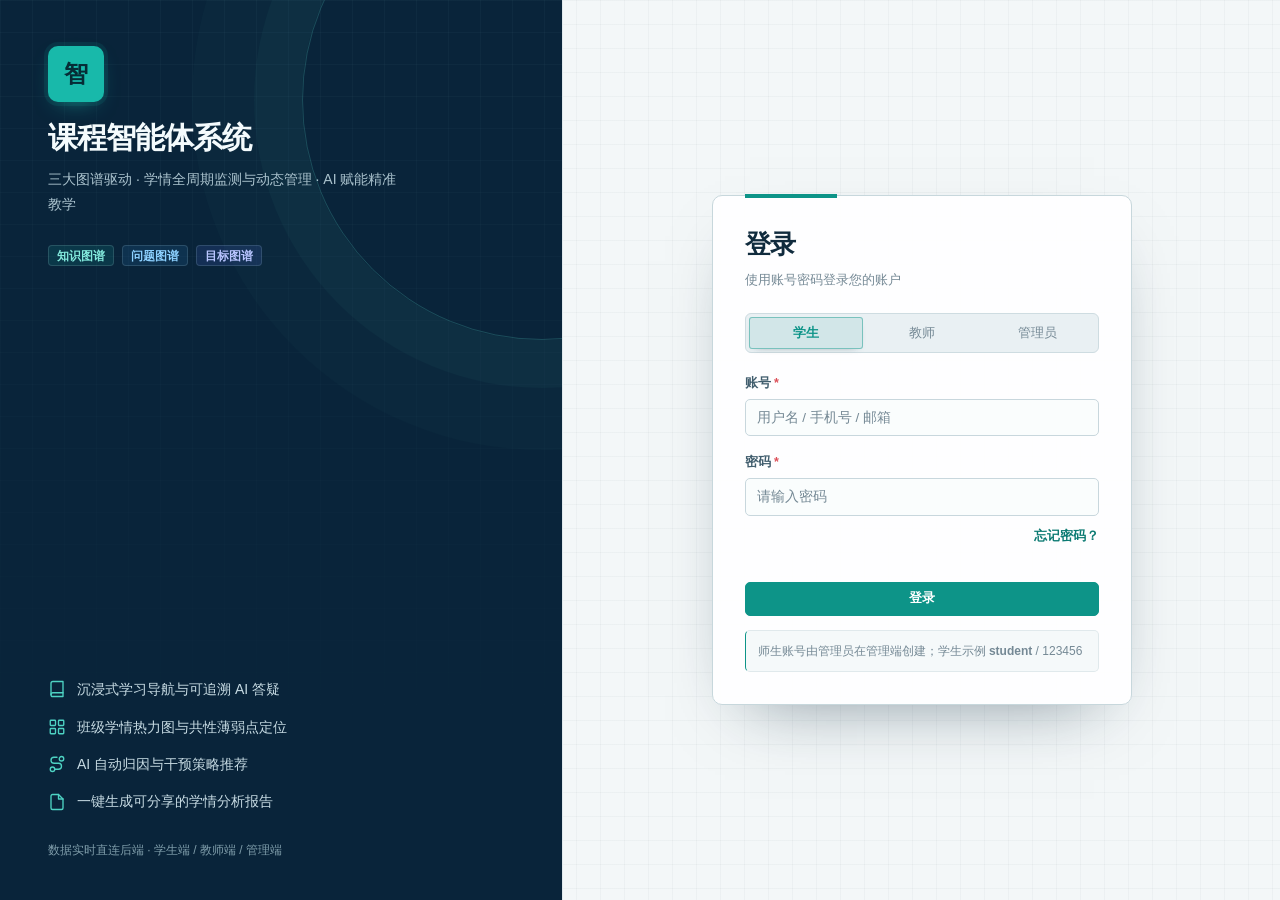
==== commit 8ed51939: "feat: 三端 UI 打磨与图谱交互修复，新增管理端用户编辑 - 管理端: 新增用户信息编辑(编辑按钮+弹窗, PUT /admin/users/{userId}); 统一双端视觉层(refresh" ====
--- a/index.html
+++ b/index.html
@@ -37,6 +37,7 @@
       <div class="seg" id="roleSeg">
         <button type="button" class="seg__item is-active" data-role="student">学生</button>
         <button type="button" class="seg__item" data-role="teacher">教师</button>
+        <button type="button" class="seg__item" data-role="admin">管理员</button>
       </div>
 
       <form id="loginForm" novalidate>
@@ -53,11 +54,7 @@
         <button class="btn btn--primary btn--block" id="loginBtn" type="submit">登录</button>
       </form>
 
-<<<<<<< Updated upstream
-      <div class="auth-demo" id="demoHint">演示账号：<b>student</b> / 123456（学生）· <b>teacher</b> / 123456（教师）</div>
-=======
       <div class="auth-demo" id="demoHint">师生账号由管理员在管理端创建；初始管理员 <b>admin</b> / admin（后端首次启动自动创建）</div>
->>>>>>> Stashed changes
     </div>
   </main>
 </div>
@@ -76,17 +73,45 @@
     ['file',  '一键生成可分享的学情分析报告']
   ].map(([n, t]) => '<li>' + icon(n) + t + '</li>').join('');
 
-  // 角色切换（支持 ?role=teacher 预选）
-  let role = (new URLSearchParams(location.search).get('role') === 'teacher') ? 'teacher' : 'student';
+  // 角色切换（支持 ?role=teacher|admin 预选）—— 真实生效：切换即改表单状态，登录时校验角色匹配
+  const ROLE_LABEL = { student: '学生', teacher: '教师', admin: '管理员' };
+  const DEMO_HINT = {
+    student: '师生账号由管理员在管理端创建；学生示例 <b>student</b> / 123456',
+    teacher: '师生账号由管理员在管理端创建；教师示例 <b>teacher</b> / 123456',
+    admin:   '初始管理员 <b>admin</b> / admin（后端首次启动自动创建）'
+  };
+  const qRole = new URLSearchParams(location.search).get('role') || 'student';
+  let role = ['teacher', 'admin', 'student'].includes(qRole) ? qRole : 'student';
   const seg = U.$('#roleSeg');
-  seg.querySelectorAll('.seg__item').forEach(btn => {
-    btn.classList.toggle('is-active', btn.dataset.role === role);
-    btn.addEventListener('click', () => {
-      seg.querySelectorAll('.seg__item').forEach(b => b.classList.remove('is-active'));
-      btn.classList.add('is-active');
-      role = btn.dataset.role;
-    });
-  });
+  const userInput = U.$('#username');
+  const passInput = U.$('#password');
+
+  function applyRole(r) {
+    role = r;
+    const card = U.$('.auth-card');
+    if (card) card.dataset.role = r;          // 角色主题色随切换变化
+    seg.querySelectorAll('.seg__item').forEach(b => b.classList.toggle('is-active', b.dataset.role === r));
+    // 重放入场动画：先移除 class、强制回流、再加回，确保每次切换都触发一次
+    if (card) {
+      card.classList.remove('role-switch');
+      void card.offsetWidth;
+      card.classList.add('role-switch');
+    }
+    userInput.placeholder = r === 'admin' ? '管理员账号' : '用户名 / 手机号 / 邮箱';
+    if (r === 'admin') {
+      // 进入管理员：预填初始管理员账号（不覆盖用户已输入的其他账号）
+      if (!userInput.value || userInput.value === 'admin') userInput.value = 'admin';
+      passInput.placeholder = '默认 admin';
+    } else {
+      passInput.placeholder = '请输入密码';
+      // 离开管理员：清掉自动预填的 admin，避免残留到学生/教师登录（截图踩过的坑）
+      if (userInput.value === 'admin') userInput.value = '';
+    }
+    U.$('#demoHint').innerHTML = DEMO_HINT[r];
+  }
+  seg.querySelectorAll('.seg__item').forEach(btn =>
+    btn.addEventListener('click', () => applyRole(btn.dataset.role)));
+  applyRole(role);
 
   const form = U.$('#loginForm');
   const errEl = U.$('#loginErr');
@@ -99,8 +124,19 @@
     const btn = U.$('#loginBtn');
     btn.disabled = true; btn.textContent = '登录中…';
     try {
-      await Auth.login({ username, password, role });
-      location.href = (role === 'teacher') ? 'teacher.html' : 'student.html';
+      const session = await Auth.login({ username, password, role });
+      const realRole = (session && session.user && session.user.role) || role;
+      if (realRole !== role) {
+        // 角色选择真实生效：账号与所选角色不符 → 不保留会话，自动切到正确角色并提示
+        Auth.logout();
+        applyRole(realRole);
+        errEl.textContent = `该账号是「${ROLE_LABEL[realRole]}」账号，已为你切换角色，请重新登录`;
+        btn.disabled = false; btn.textContent = '登录';
+        return;
+      }
+      if (realRole === 'teacher') location.href = 'teacher.html';
+      else if (realRole === 'admin') location.href = 'admin.html';
+      else location.href = 'student.html';
     } catch (err) {
       errEl.textContent = (err && err.message) || '登录失败，请重试';
       btn.disabled = false; btn.textContent = '登录';
--- a/assets/css/base.css
+++ b/assets/css/base.css
@@ -368,7 +368,8 @@
   transition: all var(--t-fast);
 }
 .chip:hover { border-color: var(--brand-400); color: var(--text); }
-.chip.is-active { background: var(--brand-500); border-color: var(--brand-500); color: #fff; }
+.chip.is-active,
+.chip.is-on { background: var(--brand-500); border-color: var(--brand-500); color: #fff; }
 
 /* segmented 分段控制器 */
 .seg {
@@ -524,6 +525,11 @@
 .tl-item time { font-size: 11.5px; color: var(--text-3); font-family: var(--font-num); }
 .tl-item b { display: block; font-size: 13.5px; font-weight: 600; }
 .tl-item p { font-size: 12.5px; color: var(--text-2); }
+/* 最近学习动态：独立滚动条，便于查看全部练习记录 */
+.tl-scroll { max-height: 420px; overflow-y: auto; padding-right: 8px; scrollbar-width: thin; scrollbar-color: var(--brand-300) var(--surface-3); }
+.tl-scroll::-webkit-scrollbar { width: 6px; }
+.tl-scroll::-webkit-scrollbar-track { background: var(--surface-3); border-radius: var(--r-full); }
+.tl-scroll::-webkit-scrollbar-thumb { background: var(--brand-300); border-radius: var(--r-full); }
 
 /* ---------- 12. Modal / Drawer ---------- */
 .overlay {
--- a/assets/css/app.css
+++ b/assets/css/app.css
@@ -24,8 +24,6 @@
 }
 .card__head--col .badge { align-self: flex-start; }
 
-<<<<<<< Updated upstream
-=======
 /* ---------- 教学驾驶舱 · 卡片滚动与对齐 ---------- */
 .dash-todo-card { min-width: 0; align-self: stretch; overflow: hidden; }
 .dash-todo-card__body { height: 320px; min-height: 320px; flex: 0 0 320px; overflow-y: auto; overflow-x: hidden; }
@@ -61,7 +59,6 @@
 .dash-todo-ignore { flex: 0 0 auto; color: var(--text-3); }
 .dash-todo-ignore:hover { color: var(--danger); border-color: var(--danger); }
 
->>>>>>> Stashed changes
 .hero {
   position: relative; overflow: hidden;
   border: 1px solid var(--border); border-radius: var(--r-lg);
@@ -85,19 +82,17 @@
 /* 签到网格尽量平铺：不限制右栏宽度上限，让热力图吃满可用宽度 */
 .hero__stat--streak { min-width: 320px; max-width: 100%; width: 100%; }
 
-/* ---------- 学习贡献图（GitHub 风格 7×52）---------- */
+/* ---------- 学习贡献图（GitHub 风格：列 = 一周，行 = 周一…周日；
+   起点为学期第 1 周（8/31），周数由后端给，未来日期用 is-future 区分）---------- */
 .streak-cal {
   margin-top: 4px; padding: 12px 14px 10px;
   background: var(--surface-2); border: 1px solid var(--border); border-radius: 10px;
   animation: streakCalIn .25s ease;
   width: 100%;
-<<<<<<< Updated upstream
-=======
   /* 热力图格子高度上限：列数由 JS 的 --cal-weeks 决定，列宽按 1fr 平铺吃满整行；
      窄屏时格子为正方形，宽屏时格子变「扁平瓦片」，始终铺满不留左右空白。
      想再扁/再高只改这一个值。 */
   --cal-cell-max: 30px;
->>>>>>> Stashed changes
 }
 @keyframes streakCalIn { from { opacity: 0; transform: translateY(-4px); } to { opacity: 1; transform: none; } }
 
@@ -126,16 +121,6 @@
 .cal-grid-wrap { display: block; overflow-x: auto; padding-bottom: 2px; }
 .cal-grid {
   display: grid;
-<<<<<<< Updated upstream
-  grid-template-rows: repeat(7, 10px);
-  grid-template-columns: repeat(52, 10px);
-  grid-auto-flow: column;
-  gap: 2px;
-  width: fit-content;
-}
-.cal-cell {
-  width: 10px; height: 10px; border-radius: 2px;
-=======
   grid-template-rows: repeat(7, auto);
   /* 列宽用 1fr：网格横向平铺填满容器（不再固定 20px 后居中留白）；
      最小 10px 保证窄屏时格子仍可辨认，超出则横向滚动 */
@@ -148,37 +133,33 @@
   width: 100%; height: auto; aspect-ratio: 1 / 1;
   max-height: var(--cal-cell-max, 30px);
   border-radius: 3px;
->>>>>>> Stashed changes
   background: #ebedf0; display: block;
   transition: transform var(--t-fast);
   cursor: default;
 }
 .cal-cell.lv-0 { background: #ebedf0; }
 .cal-cell.is-on { background: #40c463; }
+.cal-cell.is-future {
+  background: transparent;
+  box-shadow: inset 0 0 0 1px #e9ebef;
+}
+.cal-cell.is-future:hover { transform: none; }
 .cal-cell.is-today {
   background: linear-gradient(135deg, var(--brand-500), var(--accent-500));
   box-shadow: 0 0 0 2px rgba(99,102,241,.25);
 }
 .cal-cell:hover { transform: scale(1.5); z-index: 2; position: relative; }
 
-.cal-months {
+.cal-weeks {
   display: grid;
-<<<<<<< Updated upstream
-  grid-template-columns: repeat(52, 10px);
-  gap: 2px;
-  margin-top: 6px;
-  width: fit-content;
-  font-size: 10.5px; color: var(--text-3);
-=======
   /* 与 .cal-grid 用同一套列宽定义，保证「第N周」标签与所在列对齐 */
   grid-template-columns: repeat(var(--cal-weeks, 52), minmax(10px, 1fr));
   gap: 3px;
   margin-top: 6px;
   width: 100%;
   font-size: 10px; color: var(--text-3);
->>>>>>> Stashed changes
-}
-.cal-month-label { grid-row: 1; white-space: nowrap; }
+}
+.cal-week-label { grid-row: 1; white-space: nowrap; }
 
 /* ---------- 三大核心指标环形组 ---------- */
 .rings { display: flex; justify-content: space-around; gap: 14px; flex-wrap: wrap; padding: 6px 0; }
@@ -261,7 +242,7 @@
   flex: 0 0 auto; display: flex; flex-direction: column;
   max-height: 208px; min-height: 0; overflow: hidden;
 }
-#view-graph.fill .key-card .card__body { min-height: 0; overflow-y: auto; }
+#view-graph.fill .key-card .card__body { min-height: 0; overflow-y: auto; overflow-x: hidden; }
 .kp-side { display: flex; flex-direction: column; min-width: 0; background: var(--surface); }
 .kp-side__head { padding: 14px 16px 10px; border-bottom: 1px solid var(--border-soft); }
 .kp-side__head h3 { font-size: 15.5px; line-height: 1.4; margin-bottom: 8px; }
@@ -773,12 +754,15 @@
 .alert-card--red { border-left: 4px solid var(--danger); }
 .alert-card--yellow { border-left: 4px solid var(--warn); }
 .alert-card--green { border-left: 4px solid var(--ok); }
+.alert-card--ignored { border-left: 4px solid var(--text-3); }
 .alert-card__head { display: flex; align-items: flex-start; gap: 12px; padding: 13px 16px 10px; }
 .alert-card__ico { width: 40px; height: 40px; flex: 0 0 40px; border-radius: var(--r-sm); display: grid; place-items: center; }
 .alert-card__ico svg { width: 19px; height: 19px; }
 .alert-card--red .alert-card__ico { background: var(--danger-soft); color: var(--danger); }
 .alert-card--yellow .alert-card__ico { background: var(--warn-soft); color: var(--warn); }
 .alert-card--green .alert-card__ico { background: var(--ok-soft); color: var(--ok); }
+.alert-card--ignored .alert-card__ico { background: var(--surface-3); color: var(--text-3); }
+.badge--ignored { background: var(--surface-3); color: var(--text-3); }
 .alert-card__body { flex: 1 1 auto; min-width: 0; display: block; }
 .alert-card__body .row { display: flex; align-items: center; gap: 10px; margin-bottom: 3px; flex-wrap: wrap; min-height: 22px; }
 .alert-card__body .row > .spacer { flex: 1; }
@@ -1265,6 +1249,9 @@
   max-height: calc(100vh - var(--topbar-h) - 245px);
   min-height: 320px;
   overflow-y: auto; overscroll-behavior: contain; scrollbar-gutter: stable;
+  /* 卡片行按自身高度排列：容器有 min-height 时，grid 默认的 align-content:stretch
+     会把只有一行的卡片纵向撑满整个容器（资源少时特别明显） */
+  align-content: start;
 }
 
 /* ---------- 我的学情：知识点学习完成矩阵独立滚动 ---------- */
--- a/assets/css/refresh.css
+++ b/assets/css/refresh.css
@@ -464,6 +464,55 @@
 .auth-demo { text-align: left; border: 1px solid var(--border-soft); border-radius: 5px; background: #f5f9fa; line-height: 1.7; }
 .auth-foot { text-align: left; }
 
+/* ---- 登录页角色切换动效（右侧卡片） ---- */
+.auth-card { --rc: var(--brand-500); }                 /* 角色主题色，默认青 */
+.auth-card[data-role="teacher"] { --rc: #5b6cf0; }     /* 教师：靛蓝 */
+.auth-card[data-role="admin"]   { --rc: #f59e0b; }     /* 管理员：琥珀 */
+.auth-card::before { background: var(--rc); transition: background var(--t); }
+
+/* 顶栏强调条 + 表单在切换角色时做入场动画（复用系统动效 atlas-bar-grow / atlas-message-in） */
+.auth-card.role-switch::before { animation: atlas-bar-grow .5s var(--ease-out) both; }
+.auth-card.role-switch .seg,
+.auth-card.role-switch .auth-sub,
+.auth-card.role-switch #loginForm > .field,
+.auth-card.role-switch .auth-row,
+.auth-card.role-switch #loginForm > .btn,
+.auth-card.role-switch .auth-demo { animation: atlas-message-in .42s var(--ease-out) both; }
+.auth-card.role-switch .seg                    { animation-delay: 0s; }
+.auth-card.role-switch .auth-sub              { animation-delay: .04s; }
+.auth-card.role-switch #loginForm > .field:nth-child(1) { animation-delay: .09s; }
+.auth-card.role-switch #loginForm > .field:nth-child(2) { animation-delay: .15s; }
+.auth-card.role-switch .auth-row              { animation-delay: .2s; }
+.auth-card.role-switch #loginForm > .btn      { animation-delay: .24s; }
+.auth-card.role-switch .auth-demo             { animation-delay: .28s; }
+
+/* 角色主题色随所选角色变化：分段激活态 / 登录按钮 / 输入框聚焦 / 提示条
+   （用按角色属性的显式规则，避免 var()/color-mix 在某些内核下解析异常） */
+.auth-card .seg button.is-active { font-weight: 600; box-shadow: 0 3px 9px -7px rgba(16,43,61,.75); }
+.auth-card[data-role="student"] .seg button.is-active { color: #0d9488 !important; background: rgba(13,148,136,.10); border-color: rgba(13,148,136,.45); }
+.auth-card[data-role="teacher"]  .seg button.is-active { color: #5b6cf0 !important; background: rgba(91,108,240,.10); border-color: rgba(91,108,240,.45); }
+.auth-card[data-role="admin"]   .seg button.is-active { color: #b9770a !important; background: rgba(245,158,11,.12); border-color: rgba(245,158,11,.45); }
+
+.auth-card[data-role="student"] .btn--primary { background: #0d9488; border-color: #0d9488; }
+.auth-card[data-role="teacher"]  .btn--primary { background: #5b6cf0; border-color: #5b6cf0; }
+.auth-card[data-role="admin"]   .btn--primary { background: #f59e0b; border-color: #f59e0b; }
+.auth-card .btn--primary { transition: filter var(--t-fast), background var(--t-fast), box-shadow var(--t-fast); }
+.auth-card .btn--primary:hover { filter: brightness(.93); }
+
+.auth-card[data-role="student"] .input:focus,
+.auth-card[data-role="student"] .select:focus,
+.auth-card[data-role="student"] .textarea:focus { border-color: #0d9488; box-shadow: 0 0 0 3px rgba(13,148,136,.16); }
+.auth-card[data-role="teacher"] .input:focus,
+.auth-card[data-role="teacher"] .select:focus,
+.auth-card[data-role="teacher"] .textarea:focus { border-color: #5b6cf0; box-shadow: 0 0 0 3px rgba(91,108,240,.16); }
+.auth-card[data-role="admin"] .input:focus,
+.auth-card[data-role="admin"] .select:focus,
+.auth-card[data-role="admin"] .textarea:focus { border-color: #f59e0b; box-shadow: 0 0 0 3px rgba(245,158,11,.18); }
+
+.auth-card[data-role="student"] .auth-demo { border-left-color: #0d9488; }
+.auth-card[data-role="teacher"]  .auth-demo { border-left-color: #5b6cf0; }
+.auth-card[data-role="admin"]   .auth-demo { border-left-color: #f59e0b; }
+
 .login-page {
   min-height: 100dvh;
   background-image:
@@ -505,29 +554,31 @@
 .role--teacher .role__ico { background: var(--accent-500); }
 .login-ft { color: var(--text-3); }
 
-/* ---------- Motion: one coherent reveal per view; actions answer input ---------- */
-.view.is-active > .card,
-.view.is-active > .hero,
-.view.is-active > .grid > *,
-.view.is-active > .stack > * {
-  animation: atlas-panel-in .48s var(--ease-out) both;
-}
-.view.is-active > *:nth-child(2),
-.view.is-active > .grid > *:nth-child(2),
-.view.is-active > .stack > *:nth-child(2) { animation-delay: 55ms; }
-.view.is-active > *:nth-child(3),
-.view.is-active > .grid > *:nth-child(3),
-.view.is-active > .stack > *:nth-child(3) { animation-delay: 105ms; }
-.view.is-active > *:nth-child(4),
-.view.is-active > .grid > *:nth-child(4),
-.view.is-active > .stack > *:nth-child(4) { animation-delay: 150ms; }
-.view.is-active > *:nth-child(n+5),
-.view.is-active > .grid > *:nth-child(n+5),
-.view.is-active > .stack > *:nth-child(n+5) { animation-delay: 190ms; }
+/* ---------- Motion: staggered content reveal on every section switch (student & teacher share this) ---------- */
+/* 由 Router.go 在每次切换时给视图加 .view-enter（强制回流后），保证跨板块与重复点击同一板块都重放 */
+.view.view-enter > *,
+.view.view-enter > .grid > *,
+.view.view-enter > .stack > * {
+  animation: atlas-panel-in .46s var(--ease-out) both;
+}
+.view.view-enter > *:nth-child(2),
+.view.view-enter > .grid > *:nth-child(2),
+.view.view-enter > .stack > *:nth-child(2) { animation-delay: 55ms; }
+.view.view-enter > *:nth-child(3),
+.view.view-enter > .grid > *:nth-child(3),
+.view.view-enter > .stack > *:nth-child(3) { animation-delay: 105ms; }
+.view.view-enter > *:nth-child(4),
+.view.view-enter > .grid > *:nth-child(4),
+.view.view-enter > .stack > *:nth-child(4) { animation-delay: 150ms; }
+.view.view-enter > *:nth-child(n+5),
+.view.view-enter > .grid > *:nth-child(n+5),
+.view.view-enter > .stack > *:nth-child(n+5) { animation-delay: 190ms; }
 @keyframes atlas-panel-in {
   from { opacity: 0; transform: translateY(10px); }
   to { opacity: 1; transform: translateY(0); }
 }
+/* 页面标题随每次切换淡入 */
+#pageTitle.ph-enter { animation: atlas-message-in .3s var(--ease-out) both; }
 .ui-ripple-host { position: relative; overflow: hidden; }
 .ui-ripple {
   position: absolute;
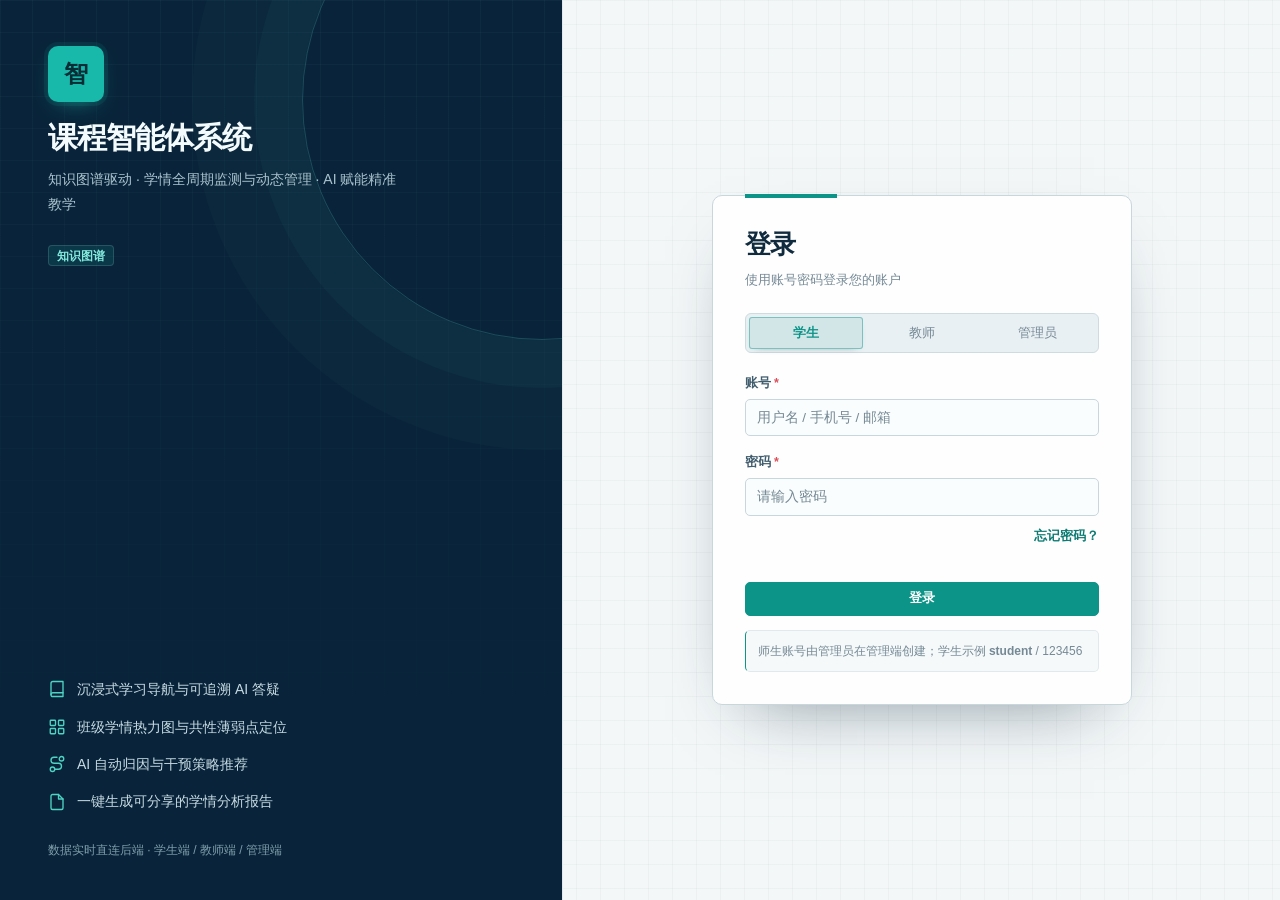
==== commit 34ff2322: "bug修复 修复前端与后端提及的bug" ====
--- a/index.html
+++ b/index.html
@@ -17,12 +17,10 @@
     <div class="auth-aside__brand">
       <div class="brand-logo">智</div>
       <h1>课程智能体系统</h1>
-      <p>三大图谱驱动 · 学情全周期监测与动态管理 · AI 赋能精准教学</p>
+      <p>知识图谱驱动 · 学情全周期监测与动态管理 · AI 赋能精准教学</p>
     </div>
     <div class="row" style="gap:8px;flex-wrap:wrap">
       <span class="badge badge--brand">知识图谱</span>
-      <span class="badge badge--info">问题图谱</span>
-      <span class="badge badge--accent">目标图谱</span>
     </div>
     <ul class="auth-aside__feats" id="authFeats"></ul>
     <div class="auth-aside__copy">数据实时直连后端 · 学生端 / 教师端 / 管理端</div>
--- a/assets/css/base.css
+++ b/assets/css/base.css
@@ -384,6 +384,16 @@
 }
 .seg button:hover { color: var(--text); }
 .seg button.is-active { background: var(--surface); color: var(--text); box-shadow: var(--shadow-sm); font-weight: 600; }
+/* 2026-09-24 题库排序方向反转按钮：与其它 seg 按钮风格统一，仅追加前缀 ↘/↗ 与文案。 */
+.seg button.seg__dir {
+  display: inline-flex; align-items: center; gap: 4px;
+  font-feature-settings: "tnum";
+}
+.seg button.seg__dir .seg__dir-arrow {
+  font-size: 11px; opacity: .8; line-height: 1;
+}
+.seg button.seg__dir .seg__dir-label { font-size: 12px; }
+.seg button.seg__dir.is-desc { color: var(--brand-500); }
 
 /* Tabs 下划线式 */
 .tabs { display: flex; gap: 2px; border-bottom: 1px solid var(--border); overflow-x: auto; overflow-y: hidden; scrollbar-width: none; }
--- a/assets/css/app.css
+++ b/assets/css/app.css
@@ -25,6 +25,19 @@
 .card__head--col .badge { align-self: flex-start; }
 
 /* ---------- 教学驾驶舱 · 卡片滚动与对齐 ---------- */
+.student-course-empty {
+  min-height: calc(100vh - var(--topbar-h) - 100px);
+  display: flex;
+  align-items: center;
+  justify-content: center;
+}
+.student-course-empty__card {
+  width: min(520px, 100%);
+}
+.student-course-empty .empty {
+  padding: 58px 28px;
+}
+
 .dash-todo-card { min-width: 0; align-self: stretch; overflow: hidden; }
 .dash-todo-card__body { height: 320px; min-height: 320px; flex: 0 0 320px; overflow-y: auto; overflow-x: hidden; }
 .dash-kp-ranking-card { min-width: 0; min-height: 0; align-self: stretch; }
@@ -908,6 +921,10 @@
 .bank-stem-scroll::-webkit-scrollbar { width: 5px; }
 .bank-stem-scroll::-webkit-scrollbar-track { background: var(--surface-3); border-radius: var(--r-full); }
 .bank-stem-scroll::-webkit-scrollbar-thumb { background: var(--brand-300); border-radius: var(--r-full); }
+.bank-hit {
+  color: #15803d; background: #dcfce7; border-radius: 3px; padding: 0 2px;
+  font-weight: 700;
+}
 
 /* ---------- 编辑习题弹窗 ---------- */
 .question-edit { display: flex; flex-direction: column; gap: 14px; }
@@ -1326,3 +1343,9 @@
 #sessBox .list__item:hover .sess-del { display: flex; }
 .sess-del:hover { background: var(--danger-soft, #fee2e2); color: var(--danger); }
 .sess-del.is-arm { display: flex; background: var(--danger); color: #fff; }
+.report-archive-list {
+  max-height: 480px;
+  overflow-y: auto;
+  overscroll-behavior: contain;
+  scrollbar-gutter: stable;
+}
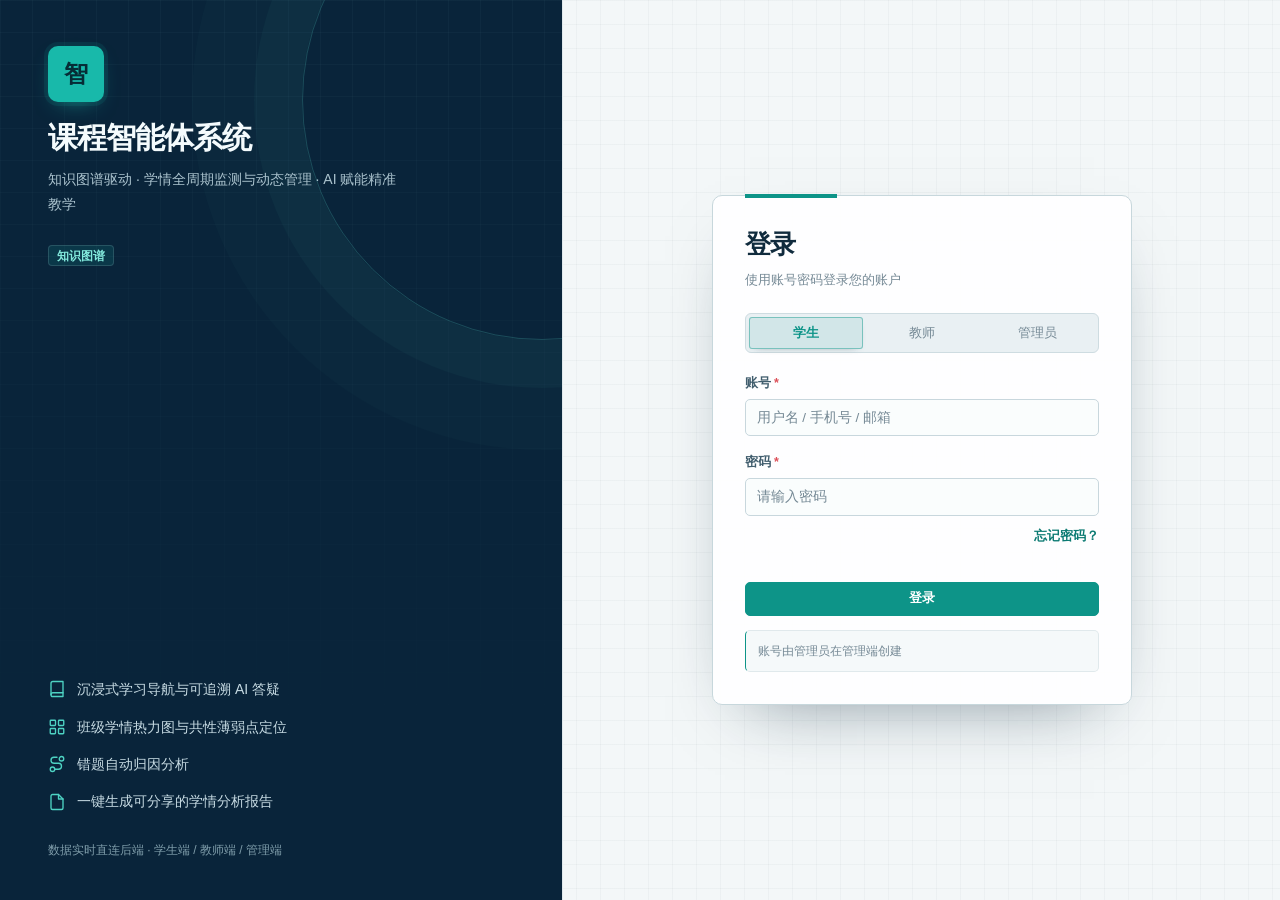
==== commit a41fa3ab: "新bug修复（2026-10-05） - 后端：新增 app/constants.py 统一达标线常量；修 practice/teacher/graph 路由与 catalog_helpers - 前" ====
--- a/index.html
+++ b/index.html
@@ -67,15 +67,15 @@
   U.$('#authFeats').innerHTML = [
     ['book',  '沉浸式学习导航与可追溯 AI 答疑'],
     ['grid',  '班级学情热力图与共性薄弱点定位'],
-    ['route', 'AI 自动归因与干预策略推荐'],
+    ['route', '错题自动归因分析'],
     ['file',  '一键生成可分享的学情分析报告']
   ].map(([n, t]) => '<li>' + icon(n) + t + '</li>').join('');
 
   // 角色切换（支持 ?role=teacher|admin 预选）—— 真实生效：切换即改表单状态，登录时校验角色匹配
   const ROLE_LABEL = { student: '学生', teacher: '教师', admin: '管理员' };
   const DEMO_HINT = {
-    student: '师生账号由管理员在管理端创建；学生示例 <b>student</b> / 123456',
-    teacher: '师生账号由管理员在管理端创建；教师示例 <b>teacher</b> / 123456',
+    student: '账号由管理员在管理端创建',
+    teacher: '账号由管理员在管理端创建',
     admin:   '初始管理员 <b>admin</b> / admin（后端首次启动自动创建）'
   };
   const qRole = new URLSearchParams(location.search).get('role') || 'student';
--- a/assets/css/base.css
+++ b/assets/css/base.css
@@ -371,6 +371,14 @@
 .chip.is-active,
 .chip.is-on { background: var(--brand-500); border-color: var(--brand-500); color: #fff; }
 
+/* chip 内混排（中文名 + 等宽数字）：.chip 是 inline-flex，裸文本与 <b> 会成为两个 flex 项，
+   被 align-items:center 各自按盒子居中；中文字体与等宽数字的 ascent 不同（13 / 10），
+   结果数字基线比名称高 2px。包进同一个基线组即可对齐。 */
+.chip__txt { display: inline-flex; align-items: baseline; gap: 5px; }
+/* 数字自带的行高（Bahnschrift 约 18px）比中文行盒高，会把这一组撑高 2px，
+   整组居中后名称反而上移 1px。让数字不参与行盒高度，名称就停在原位，只有数字落下来对齐。 */
+.chip__txt b { line-height: 0; }
+
 /* segmented 分段控制器 */
 .seg {
   display: inline-flex; padding: 3px; gap: 2px;
--- a/assets/css/app.css
+++ b/assets/css/app.css
@@ -804,6 +804,15 @@
   min-height: 44px;
 }
 
+/* 异常预警列表：只展示 4 条，其余在卡内滚动
+   （可见高度由 monitor.js 按首张卡片真实高度算出，这里只负责滚动条与卡片对齐） */
+.card--alerts { align-self: start; }
+#alList.alert-list--scroll { scrollbar-gutter: stable; }
+#alList.alert-list--scroll::-webkit-scrollbar { width: 6px; }
+#alList.alert-list--scroll::-webkit-scrollbar-track { background: var(--surface-3); border-radius: var(--r-full); }
+#alList.alert-list--scroll::-webkit-scrollbar-thumb { background: var(--brand-300); border-radius: var(--r-full); }
+#alList.alert-list--scroll::-webkit-scrollbar-thumb:hover { background: var(--brand-400); }
+
 /* ---------- 教师端：热力图辅助 ---------- */
 .hm-legend { display: flex; align-items: center; gap: 8px; font-size: 11.5px; color: var(--text-3); }
 .hm-legend__bar {
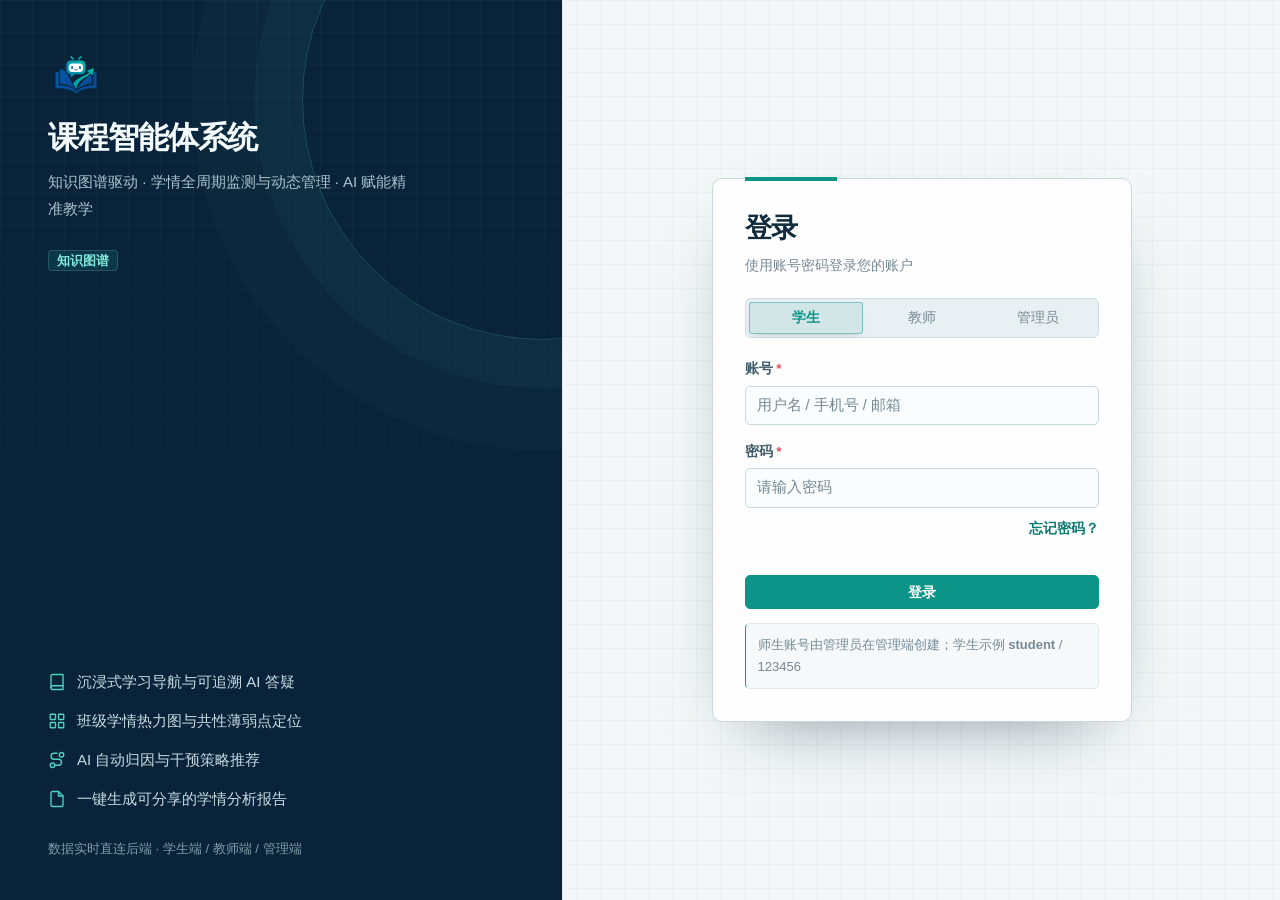
==== commit ba5fb101: "答疑框改为圆角阴影并把技能收进底栏，同时换上课程助手标识。 Co-authored-by: Cursor <cursoragent@cursor.com>" ====
--- a/index.html
+++ b/index.html
@@ -15,7 +15,7 @@
   <!-- 左侧品牌展示 -->
   <aside class="auth-aside">
     <div class="auth-aside__brand">
-      <div class="brand-logo">智</div>
+      <div class="brand-logo brand-logo--mark"><img src="assets/img/course-assistant.svg" alt="" draggable="false"></div>
       <h1>课程智能体系统</h1>
       <p>知识图谱驱动 · 学情全周期监测与动态管理 · AI 赋能精准教学</p>
     </div>
@@ -67,15 +67,15 @@
   U.$('#authFeats').innerHTML = [
     ['book',  '沉浸式学习导航与可追溯 AI 答疑'],
     ['grid',  '班级学情热力图与共性薄弱点定位'],
-    ['route', '错题自动归因分析'],
+    ['route', 'AI 自动归因与干预策略推荐'],
     ['file',  '一键生成可分享的学情分析报告']
   ].map(([n, t]) => '<li>' + icon(n) + t + '</li>').join('');
 
   // 角色切换（支持 ?role=teacher|admin 预选）—— 真实生效：切换即改表单状态，登录时校验角色匹配
   const ROLE_LABEL = { student: '学生', teacher: '教师', admin: '管理员' };
   const DEMO_HINT = {
-    student: '账号由管理员在管理端创建',
-    teacher: '账号由管理员在管理端创建',
+    student: '师生账号由管理员在管理端创建；学生示例 <b>student</b> / 123456',
+    teacher: '师生账号由管理员在管理端创建；教师示例 <b>teacher</b> / 123456',
     admin:   '初始管理员 <b>admin</b> / admin（后端首次启动自动创建）'
   };
   const qRole = new URLSearchParams(location.search).get('role') || 'student';
--- a/assets/css/base.css
+++ b/assets/css/base.css
@@ -3,6 +3,8 @@
    ========================================================================== */
 
 /* ---------- 1. Design Tokens ---------- */
+/* 注意：全站字号在 2026-10-08 按用户要求**统一 +1px**（原 11~28px → 12~29px），
+   取值不再都是整数刻度（如 12.5 / 13.5 / 14.5）属正常；要整体再调就再统一 +1。 */
 :root {
   /* 品牌色（蓝白色调） */
   --brand-50: #eff6ff;
@@ -81,7 +83,7 @@
 html, body { height: 100%; }
 body {
   font-family: var(--font);
-  font-size: 14px;
+  font-size: 15px;
   line-height: 1.6;
   color: var(--text);
   background: var(--bg);
@@ -136,17 +138,22 @@
   border-radius: 9px;
   background: linear-gradient(135deg, var(--brand-500), var(--accent-500));
   display: grid; place-items: center;
-  color: #fff; font-weight: 800; font-size: 15px;
+  color: #fff; font-weight: 800; font-size: 16px;
   box-shadow: 0 2px 10px rgba(99,102,241,.4);
 }
+.brand-logo--mark {
+  width: 42px; height: 42px; flex-basis: 42px;
+  background: transparent; box-shadow: none; border-radius: 0;
+}
+.brand-logo--mark img { width: 100%; height: 100%; display: block; object-fit: contain; }
 .brand-text { min-width: 0; }
-.brand-text b { display: block; font-size: 14px; letter-spacing: -.02em; white-space: nowrap; }
-.brand-text span { display: block; font-size: 11px; color: var(--text-3); white-space: nowrap; }
+.brand-text b { display: block; font-size: 15px; letter-spacing: -.02em; white-space: nowrap; }
+.brand-text span { display: block; font-size: 12px; color: var(--text-3); white-space: nowrap; }
 
 .sidebar__nav { flex: 1; overflow-y: auto; padding: 12px 10px 20px; }
 .nav-group { margin-bottom: 6px; }
 .nav-group__label {
-  font-size: 11px; font-weight: 600; color: var(--text-3);
+  font-size: 12px; font-weight: 600; color: var(--text-3);
   letter-spacing: .08em; text-transform: uppercase;
   padding: 12px 10px 6px;
 }
@@ -154,7 +161,7 @@
   display: flex; align-items: center; gap: 10px;
   width: 100%; padding: 9px 10px; margin-bottom: 2px;
   border-radius: var(--r-sm);
-  color: var(--text-2); font-size: 13.5px; font-weight: 500;
+  color: var(--text-2); font-size: 14.5px; font-weight: 500;
   text-align: left; position: relative;
   transition: background var(--t-fast), color var(--t-fast);
 }
@@ -162,11 +169,12 @@
 .nav-item.is-active { background: var(--brand-500); color: #fff; font-weight: 600; box-shadow: 0 2px 10px rgba(99,102,241,.35); }
 .nav-item.is-active .nav-item__icon { opacity: 1; }
 .nav-item__icon { width: 18px; height: 18px; flex: 0 0 18px; opacity: .8; }
+.nav-item__icon--mark { width: 22px; height: 22px; flex-basis: 22px; opacity: 1; object-fit: contain; }
 .nav-item__text { flex: 1; min-width: 0; white-space: nowrap; overflow: hidden; text-overflow: ellipsis; }
 .nav-item__badge {
   flex: 0 0 auto; min-width: 18px; height: 18px; padding: 0 5px;
   border-radius: var(--r-full); background: var(--danger); color: #fff;
-  font-size: 11px; font-weight: 700; display: grid; place-items: center;
+  font-size: 12px; font-weight: 700; display: grid; place-items: center;
   font-family: var(--font-num);
 }
 .nav-item__badge:empty { display: none; }
@@ -181,14 +189,14 @@
 .user-chip:hover { background: var(--surface-2); }
 .avatar {
   width: 32px; height: 32px; flex: 0 0 32px; border-radius: var(--r-full);
-  display: grid; place-items: center; font-size: 12px; font-weight: 700; color: #fff;
+  display: grid; place-items: center; font-size: 13px; font-weight: 700; color: #fff;
   background: linear-gradient(135deg, var(--brand-500), var(--cyan-500));
 }
-.avatar--sm { width: 26px; height: 26px; flex-basis: 26px; font-size: 11px; }
-.avatar--lg { width: 52px; height: 52px; flex-basis: 52px; font-size: 17px; }
+.avatar--sm { width: 26px; height: 26px; flex-basis: 26px; font-size: 12px; }
+.avatar--lg { width: 52px; height: 52px; flex-basis: 52px; font-size: 18px; }
 .user-chip__info { min-width: 0; flex: 1; }
-.user-chip__info b { display: block; font-size: 13px; font-weight: 600; }
-.user-chip__info span { display: block; font-size: 11px; color: var(--text-3); }
+.user-chip__info b { display: block; font-size: 14px; font-weight: 600; }
+.user-chip__info span { display: block; font-size: 12px; color: var(--text-3); }
 
 /* 主区域 */
 .main { flex: 1; min-width: 0; display: flex; flex-direction: column; }
@@ -203,8 +211,8 @@
   position: sticky; top: 0; z-index: 30;
 }
 .topbar__title { min-width: 0; flex: 1; }
-.topbar__title h1 { font-size: 16.5px; font-weight: 650; }
-.topbar__title p { font-size: 12px; color: var(--text-3); }
+.topbar__title h1 { font-size: 17.5px; font-weight: 650; }
+.topbar__title p { font-size: 13px; color: var(--text-3); }
 .topbar__actions { display: flex; align-items: center; gap: 14px; }
 /* 更新角标没有内容时不要渲染成空白框（退出按钮旁的"白框"就是它） */
 #updateTag:empty { display: none; }
@@ -220,7 +228,7 @@
   min-width: 16px; height: 16px; padding: 0 4px;
   border-radius: var(--r-full);
   background: var(--danger); color: #fff;
-  font-size: 10.5px; font-weight: 700; line-height: 16px;
+  font-size: 11.5px; font-weight: 700; line-height: 16px;
   text-align: center; box-shadow: 0 0 0 2px var(--surface);
   pointer-events: none;
 }
@@ -262,9 +270,9 @@
   padding: 14px 18px; border-bottom: 1px solid var(--border-soft);
   flex: 0 0 auto;
 }
-.card__head h3 { font-size: 14.5px; font-weight: 650; display: flex; align-items: center; gap: 8px; white-space: nowrap; flex-shrink: 0; }
+.card__head h3 { font-size: 15.5px; font-weight: 650; display: flex; align-items: center; gap: 8px; white-space: nowrap; flex-shrink: 0; }
 .card__head h3 svg { width: 16px; height: 16px; flex-shrink: 0; color: var(--brand-600); }
-.card__head p { font-size: 12px; color: var(--text-3); margin-top: 1px; }
+.card__head p { font-size: 13px; color: var(--text-3); margin-top: 1px; }
 .card__head .spacer { flex: 1; }
 .card__body { padding: 18px; flex: 1; min-width: 0; }
 .card__body--tight { padding: 12px; }
@@ -283,14 +291,14 @@
   content: ''; position: absolute; inset: 0 0 auto 0; height: 3px;
   background: var(--_c, var(--brand-500)); opacity: .9;
 }
-.stat__label { font-size: 12.5px; color: var(--text-3); display: flex; align-items: center; gap: 6px; }
+.stat__label { font-size: 13.5px; color: var(--text-3); display: flex; align-items: center; gap: 6px; }
 .stat__label svg { width: 14px; height: 14px; flex-shrink: 0; }
-.stat__value { font-family: var(--font-num); font-size: 27px; font-weight: 700; letter-spacing: -.02em; margin: 4px 0 2px; }
-.stat__value small { font-size: 14px; font-weight: 600; color: var(--text-3); margin-left: 2px; }
-.stat__delta { font-size: 12px; font-weight: 600; display: inline-flex; align-items: center; gap: 3px; }
+.stat__value { font-family: var(--font-num); font-size: 28px; font-weight: 700; letter-spacing: -.02em; margin: 4px 0 2px; }
+.stat__value small { font-size: 15px; font-weight: 600; color: var(--text-3); margin-left: 2px; }
+.stat__delta { font-size: 13px; font-weight: 600; display: inline-flex; align-items: center; gap: 3px; }
 .delta-up { color: var(--ok); }
 .delta-down { color: var(--danger); }
-.stat__hint { font-size: 11.5px; color: var(--text-3); }
+.stat__hint { font-size: 12.5px; color: var(--text-3); }
 .stat--link { cursor: pointer; user-select: none; }
 .stat--link:hover { transform: translateY(-3px); border-color: var(--_c, var(--brand-500)); box-shadow: 0 4px 14px rgba(0,0,0,.04); }
 .stat--link:active { transform: translateY(-1px); }
@@ -302,7 +310,7 @@
   height: 34px; padding: 0 14px;
   border-radius: var(--r-sm);
   background: var(--surface-2); border: 1px solid var(--border);
-  color: var(--text); font-size: 13px; font-weight: 550;
+  color: var(--text); font-size: 14px; font-weight: 550;
   white-space: nowrap;
   transition: all var(--t-fast);
 }
@@ -321,9 +329,9 @@
 .btn--danger { background: var(--danger); border-color: var(--danger); color: #fff; }
 .btn--danger:hover { filter: brightness(1.08); }
 .btn--warn { background: var(--warn); border-color: var(--warn); color: #1a1206; }
-.btn--sm { height: 28px; padding: 0 10px; font-size: 12px; border-radius: var(--r-xs); }
-.btn--xs { height: 24px; padding: 0 8px; font-size: 11.5px; border-radius: var(--r-xs); }
-.btn--lg { height: 42px; padding: 0 22px; font-size: 14.5px; border-radius: var(--r-md); }
+.btn--sm { height: 28px; padding: 0 10px; font-size: 13px; border-radius: var(--r-xs); }
+.btn--xs { height: 24px; padding: 0 8px; font-size: 12.5px; border-radius: var(--r-xs); }
+.btn--lg { height: 42px; padding: 0 22px; font-size: 15.5px; border-radius: var(--r-md); }
 .btn--block { width: 100%; }
 .btn--icon { width: 34px; padding: 0; }
 .btn--icon.btn--sm { width: 28px; }
@@ -333,7 +341,7 @@
 .badge {
   display: inline-flex; align-items: center; gap: 4px;
   height: 21px; padding: 0 8px; border-radius: var(--r-full);
-  font-size: 11.5px; font-weight: 600; white-space: nowrap;
+  font-size: 12.5px; font-weight: 600; white-space: nowrap;
   background: var(--surface-3); color: var(--text-2);
 }
 .badge--ok { background: var(--ok-soft); color: var(--ok); }
@@ -362,7 +370,7 @@
 .chip {
   height: 28px; padding: 0 12px; border-radius: var(--r-full);
   background: var(--surface-2); border: 1px solid var(--border);
-  font-size: 12.5px; font-weight: 550; color: var(--text-2);
+  font-size: 13.5px; font-weight: 550; color: var(--text-2);
   display: inline-flex; align-items: center; gap: 5px;
   white-space: nowrap; flex-shrink: 0;
   transition: all var(--t-fast);
@@ -370,14 +378,6 @@
 .chip:hover { border-color: var(--brand-400); color: var(--text); }
 .chip.is-active,
 .chip.is-on { background: var(--brand-500); border-color: var(--brand-500); color: #fff; }
-
-/* chip 内混排（中文名 + 等宽数字）：.chip 是 inline-flex，裸文本与 <b> 会成为两个 flex 项，
-   被 align-items:center 各自按盒子居中；中文字体与等宽数字的 ascent 不同（13 / 10），
-   结果数字基线比名称高 2px。包进同一个基线组即可对齐。 */
-.chip__txt { display: inline-flex; align-items: baseline; gap: 5px; }
-/* 数字自带的行高（Bahnschrift 约 18px）比中文行盒高，会把这一组撑高 2px，
-   整组居中后名称反而上移 1px。让数字不参与行盒高度，名称就停在原位，只有数字落下来对齐。 */
-.chip__txt b { line-height: 0; }
 
 /* segmented 分段控制器 */
 .seg {
@@ -387,7 +387,7 @@
 }
 .seg button {
   height: 26px; padding: 0 12px; border-radius: var(--r-xs);
-  font-size: 12.5px; font-weight: 550; color: var(--text-3);
+  font-size: 13.5px; font-weight: 550; color: var(--text-3);
   transition: all var(--t-fast); white-space: nowrap;
 }
 .seg button:hover { color: var(--text); }
@@ -398,16 +398,16 @@
   font-feature-settings: "tnum";
 }
 .seg button.seg__dir .seg__dir-arrow {
-  font-size: 11px; opacity: .8; line-height: 1;
-}
-.seg button.seg__dir .seg__dir-label { font-size: 12px; }
+  font-size: 12px; opacity: .8; line-height: 1;
+}
+.seg button.seg__dir .seg__dir-label { font-size: 13px; }
 .seg button.seg__dir.is-desc { color: var(--brand-500); }
 
 /* Tabs 下划线式 */
 .tabs { display: flex; gap: 2px; border-bottom: 1px solid var(--border); overflow-x: auto; overflow-y: hidden; scrollbar-width: none; }
 .tabs::-webkit-scrollbar { display: none; }
 .tabs button {
-  padding: 10px 14px; font-size: 13.5px; font-weight: 550; color: var(--text-3);
+  padding: 10px 14px; font-size: 14.5px; font-weight: 550; color: var(--text-3);
   border-bottom: 2px solid transparent; margin-bottom: -1px; white-space: nowrap;
   transition: all var(--t-fast);
 }
@@ -416,12 +416,12 @@
 
 /* ---------- 8. Form ---------- */
 .field { display: flex; flex-direction: column; gap: 6px; }
-.field > label { font-size: 12.5px; font-weight: 600; color: var(--text-2); }
+.field > label { font-size: 13.5px; font-weight: 600; color: var(--text-2); }
 .field > label .req { color: var(--danger); }
 .input, .select, .textarea {
   width: 100%; min-height: 34px; padding: 7px 11px;
   background: var(--surface-2); border: 1px solid var(--border);
-  border-radius: var(--r-sm); font-size: 13.5px; color: var(--text);
+  border-radius: var(--r-sm); font-size: 14.5px; color: var(--text);
   transition: border-color var(--t-fast), box-shadow var(--t-fast);
 }
 .input::placeholder, .textarea::placeholder { color: var(--text-3); }
@@ -435,7 +435,7 @@
   background-repeat: no-repeat; background-position: right 9px center; background-size: 14px; }
 .search { position: relative; }
 .search .input { padding-left: 32px; }
-.select--sm { height: 34px; padding: 6px 28px 6px 10px; font-size: 13px; }
+.select--sm { height: 34px; padding: 6px 28px 6px 10px; font-size: 14px; }
 .search svg { position: absolute; left: 10px; top: 50%; transform: translateY(-50%); width: 15px; height: 15px; color: var(--text-3); pointer-events: none; }
 
 .switch { position: relative; width: 38px; height: 21px; flex: 0 0 38px; }
@@ -476,15 +476,15 @@
   background: var(--surface);
 }
 .ring__txt { position: relative; text-align: center; line-height: 1.15; }
-.ring__txt b { font-family: var(--font-num); font-size: 21px; font-weight: 700; display: block; }
-.ring__txt b small { font-size: 11px; font-weight: 600; }
-.ring__txt span { font-size: 11px; color: var(--text-3); }
+.ring__txt b { font-family: var(--font-num); font-size: 22px; font-weight: 700; display: block; }
+.ring__txt b small { font-size: 12px; font-weight: 600; }
+.ring__txt span { font-size: 12px; color: var(--text-3); }
 
 /* ---------- 10. Table ---------- */
 .tbl-wrap { overflow-x: auto; }
-.tbl { font-size: 13px; }
+.tbl { font-size: 14px; }
 .tbl th {
-  text-align: left; font-size: 11.5px; font-weight: 650; color: var(--text-3);
+  text-align: left; font-size: 12.5px; font-weight: 650; color: var(--text-3);
   letter-spacing: .04em; text-transform: uppercase;
   padding: 10px 14px; background: var(--surface-2);
   border-bottom: 1px solid var(--border); white-space: nowrap;
@@ -513,8 +513,8 @@
 .list__item--clickable.is-active { background: var(--brand-soft); border-left: 3px solid var(--brand); }
 .list__lead { flex: 0 0 auto; margin-top: 2px; }
 .list__main { flex: 1; min-width: 0; }
-.list__main b { display: block; font-size: 13.5px; font-weight: 600; }
-.list__main p { font-size: 12.5px; color: var(--text-3); }
+.list__main b { display: block; font-size: 14.5px; font-weight: 600; }
+.list__main p { font-size: 13.5px; color: var(--text-3); }
 .list__trail { flex: 0 0 auto; display: flex; align-items: center; gap: 8px; }
 .list__item--lv-danger { border-left: 3px solid var(--danger); }
 .list__item--lv-warn { border-left: 3px solid var(--warn); }
@@ -525,7 +525,7 @@
 /* 消息详情弹窗 */
 .msg-detail__meta { display: flex; gap: 12px; align-items: flex-start; padding-bottom: 14px; border-bottom: 1px solid var(--line); margin-bottom: 14px; }
 .msg-detail__who { display: flex; flex-direction: column; gap: 4px; }
-.msg-detail__body { line-height: 1.9; color: var(--text-1); white-space: pre-wrap; font-size: 14px; }
+.msg-detail__body { line-height: 1.9; color: var(--text-1); white-space: pre-wrap; font-size: 15px; }
 
 /* 时间轴 */
 .timeline { position: relative; padding-left: 22px; }
@@ -540,9 +540,9 @@
 .tl-item--ok::before { border-color: var(--ok); }
 .tl-item--warn::before { border-color: var(--warn); }
 .tl-item--danger::before { border-color: var(--danger); }
-.tl-item time { font-size: 11.5px; color: var(--text-3); font-family: var(--font-num); }
-.tl-item b { display: block; font-size: 13.5px; font-weight: 600; }
-.tl-item p { font-size: 12.5px; color: var(--text-2); }
+.tl-item time { font-size: 12.5px; color: var(--text-3); font-family: var(--font-num); }
+.tl-item b { display: block; font-size: 14.5px; font-weight: 600; }
+.tl-item p { font-size: 13.5px; color: var(--text-2); }
 /* 最近学习动态：独立滚动条，便于查看全部练习记录 */
 .tl-scroll { max-height: 420px; overflow-y: auto; padding-right: 8px; scrollbar-width: thin; scrollbar-color: var(--brand-300) var(--surface-3); }
 .tl-scroll::-webkit-scrollbar { width: 6px; }
@@ -569,11 +569,11 @@
 .modal--full { max-width: 1180px; }
 @keyframes pop { from { opacity: 0; transform: scale(.96) translateY(10px); } to { opacity: 1; transform: none; } }
 .modal__head { display: flex; align-items: center; gap: 10px; padding: 16px 20px; border-bottom: 1px solid var(--border-soft); }
-.modal__head h3 { font-size: 15.5px; flex: 1; display: flex; align-items: center; gap: 8px; }
+.modal__head h3 { font-size: 16.5px; flex: 1; display: flex; align-items: center; gap: 8px; }
 .modal__head h3 svg { width: 18px; height: 18px; flex-shrink: 0; color: var(--brand-600); }
 .modal__body { padding: 20px; overflow-y: auto; flex: 1; }
 .modal__foot { padding: 14px 20px; border-top: 1px solid var(--border-soft); display: flex; gap: 10px; justify-content: flex-end; }
-.modal__hint { margin: 8px 0 0; min-height: 1em; font-size: 12.5px; color: var(--danger, #e5484d); }
+.modal__hint { margin: 8px 0 0; min-height: 1em; font-size: 13.5px; color: var(--danger, #e5484d); }
 
 .drawer-wrap { position: fixed; inset: 0; z-index: 100; }
 .drawer {
@@ -587,25 +587,25 @@
 /* ---------- 13. Misc ---------- */
 .empty { padding: 44px 20px; text-align: center; color: var(--text-3); }
 .empty svg { width: 42px; height: 42px; margin: 0 auto 12px; opacity: .45; }
-.empty b { display: block; font-size: 14px; color: var(--text-2); font-weight: 600; }
-.empty p { font-size: 12.5px; margin-top: 3px; }
+.empty b { display: block; font-size: 15px; color: var(--text-2); font-weight: 600; }
+.empty p { font-size: 13.5px; margin-top: 3px; }
 
 .divider { height: 1px; background: var(--border-soft); margin: 14px 0; }
 .divider--v { width: 1px; height: auto; align-self: stretch; margin: 0 4px; }
 
 .kv { display: flex; flex-direction: column; gap: 10px; }
-.kv__row { display: flex; gap: 12px; font-size: 13px; }
+.kv__row { display: flex; gap: 12px; font-size: 14px; }
 .kv__row > span:first-child { flex: 0 0 96px; color: var(--text-3); }
 .kv__row > span:last-child { flex: 1; min-width: 0; font-weight: 550; }
 
 .callout {
   display: flex; gap: 10px; padding: 12px 14px;
   border-radius: var(--r-md); border: 1px solid var(--border);
-  background: var(--surface-2); font-size: 13px; line-height: 1.65;
+  background: var(--surface-2); font-size: 14px; line-height: 1.65;
 }
 .callout b { font-weight: 650; }
 /* callout 标题块（在句首用 .callout__title 显式标注） */
-.callout__title { display: block; font-weight: 650; margin-bottom: 4px; font-size: 13.5px; }
+.callout__title { display: block; font-weight: 650; margin-bottom: 4px; font-size: 14.5px; }
 .callout svg { width: 17px; height: 17px; flex: 0 0 17px; margin-top: 2px; }
 .callout--brand { background: rgba(99,102,241,.09); border-color: rgba(99,102,241,.3); }
 .callout--brand svg { color: var(--brand-400); }
@@ -632,9 +632,9 @@
 .t-dash-light-green { color: #65a30d; }
 .t-dash-green { color: var(--ok); }
 .t-brand { color: var(--brand-400); }
-.fz-11 { font-size: 11.5px; }
-.fz-12 { font-size: 12.5px; }
-.fz-13 { font-size: 13px; }
+.fz-11 { font-size: 12.5px; }
+.fz-12 { font-size: 13.5px; }
+.fz-13 { font-size: 14px; }
 .fw-6 { font-weight: 600; }
 .nowrap { white-space: nowrap; }
 .clamp-2 { display: -webkit-box; -webkit-line-clamp: 2; -webkit-box-orient: vertical; overflow: hidden; }
@@ -646,7 +646,7 @@
   min-width: 250px; max-width: 380px; padding: 12px 14px;
   background: var(--surface); border: 1px solid var(--border);
   border-radius: var(--r-md); box-shadow: var(--shadow-lg);
-  animation: toast-in .3s var(--ease); font-size: 13px;
+  animation: toast-in .3s var(--ease); font-size: 14px;
 }
 @keyframes toast-in { from { opacity: 0; transform: translateX(40px); } to { opacity: 1; transform: none; } }
 .toast.is-out { animation: toast-out .25s var(--ease) forwards; }
@@ -657,7 +657,7 @@
 .toast--danger svg { color: var(--danger); }
 .toast--info svg { color: var(--info); }
 .toast b { display: block; font-weight: 650; }
-.toast p { color: var(--text-3); font-size: 12.5px; }
+.toast p { color: var(--text-3); font-size: 13.5px; }
 
 /* ---------- 14. 响应式 ---------- */
 @media (max-width: 1280px) {
@@ -682,7 +682,7 @@
 
 /* ---------- Import Modal ---------- */
 .import-tabs { display: flex; gap: 4px; margin-bottom: 16px; border-bottom: 1px solid var(--border); padding-bottom: 0; }
-.import-tab { padding: 10px 18px; cursor: pointer; font-size: 13px; color: var(--text-2); border-bottom: 2px solid transparent; transition: all .2s; }
+.import-tab { padding: 10px 18px; cursor: pointer; font-size: 14px; color: var(--text-2); border-bottom: 2px solid transparent; transition: all .2s; }
 .import-tab:hover { color: var(--text); }
 .import-tab.is-active { color: var(--brand); border-bottom-color: var(--brand); font-weight: 600; }
 
@@ -698,10 +698,10 @@
 .edit-grid { display: grid; grid-template-columns: repeat(3, 1fr); gap: 14px 16px; }
 .edit-grid--2 { grid-template-columns: repeat(2, 1fr); }
 .edit-field { display: flex; flex-direction: column; gap: 4px; }
-.edit-field label { font-size: 12px; color: var(--text-2); font-weight: 500; }
+.edit-field label { font-size: 13px; color: var(--text-2); font-weight: 500; }
 .edit-field select, .edit-field input, .edit-field textarea {
   padding: 8px 10px; border: 1px solid var(--border); border-radius: 8px;
-  font-size: 13px; background: var(--surface); color: var(--text); outline: none;
+  font-size: 14px; background: var(--surface); color: var(--text); outline: none;
   transition: border-color .15s;
 }
 .edit-field select:focus, .edit-field input:focus, .edit-field textarea:focus {
@@ -729,13 +729,13 @@
 .q-figure table { border-collapse: collapse; }
 .q-figure table td {
   border: 1px solid var(--border); padding: 4px 10px; text-align: center;
-  font-size: 12.5px; font-family: var(--font);
+  font-size: 13.5px; font-family: var(--font);
 }
 .q-opt-fig { width: 100%; margin-top: 8px; }
 .q-opt-fig svg, .q-opt-fig table { max-width: 100%; height: auto; }
 .q-opt-fig table { border-collapse: collapse; }
 .q-opt-fig table td {
-  border: 1px solid var(--border); padding: 3px 8px; text-align: center; font-size: 12px;
+  border: 1px solid var(--border); padding: 3px 8px; text-align: center; font-size: 13px;
 }
 button.opt .q-opt-fig { text-align: left; }
 
@@ -743,21 +743,45 @@
    答疑气泡 Markdown 渲染（chat.js mdToHtml）
    ====================================================================== */
 .bubble .md-h { font-weight: 700; margin: 10px 0 4px; color: var(--text); }
-.bubble .md-h1 { font-size: 16.5px; }
-.bubble .md-h2 { font-size: 15.5px; }
-.bubble .md-h3, .bubble .md-h4, .bubble .md-h5, .bubble .md-h6 { font-size: 14.5px; }
+.bubble .md-h1 { font-size: 17.5px; }
+.bubble .md-h2 { font-size: 16.5px; }
+.bubble .md-h3, .bubble .md-h4, .bubble .md-h5, .bubble .md-h6 { font-size: 15.5px; }
 .bubble ul.md-list, .bubble ol.md-list {
   margin: 6px 0; padding-left: 22px; display: block; list-style: revert;
 }
 .bubble ul.md-list li, .bubble ol.md-list li { margin: 3px 0; line-height: 1.75; list-style: revert; }
 .bubble ul.md-list { list-style: disc; }
 .bubble ol.md-list { list-style: decimal; }
+/* Markdown 表格（模型输出的 | a | b | 表格 → 真表格）。窄屏可横向滚动。
+   对齐口径：**同一列的表头与数据行永远同一种对齐**（默认居中，除非分隔行显式声明
+   :--- / :---: / ---:）。列宽交给浏览器按内容自适应（table-layout: auto + min-width:100%）。 */
+.bubble .md-table-wrap { margin: 10px 0; overflow-x: auto; }
+.bubble table.md-table {
+  border-collapse: collapse; table-layout: auto;
+  width: auto; min-width: 100%;          /* 列宽随内容自适应，但至少占满气泡宽度 */
+  background: var(--surface);
+  border: 1px solid var(--border); border-radius: 8px; overflow: hidden;
+}
+.bubble table.md-table th,
+.bubble table.md-table td {
+  padding: 8px 12px; text-align: center; vertical-align: middle;
+  border-bottom: 1px solid var(--border-soft);
+}
+.bubble table.md-table thead th {
+  background: var(--surface-2); color: var(--text-2); font-weight: 650;
+  border-bottom: 1px solid var(--border);
+}
+.bubble table.md-table tbody tr:last-child td { border-bottom: none; }
+/* 显式声明的列对齐（未声明 = 居中，见 td/th 的默认值） */
+.bubble table.md-table .md-left { text-align: left; }
+.bubble table.md-table .md-center { text-align: center; }
+.bubble table.md-table .md-right { text-align: right; font-variant-numeric: tabular-nums; }
 .bubble .md-pre {
   background: var(--surface-2, #f1f5f9); border: 1px solid var(--border);
   border-radius: 8px; padding: 10px 12px; margin: 8px 0; overflow-x: auto;
 }
 .bubble .md-pre code {
-  background: transparent; padding: 0; font-size: 12.5px; color: var(--text);
+  background: transparent; padding: 0; font-size: 13.5px; color: var(--text);
   font-family: Consolas, Menlo, monospace; white-space: pre;
 }
 .bubble .md-quote {
@@ -766,5 +790,5 @@
 }
 .bubble code {
   background: var(--surface-2, #f1f5f9); border-radius: 4px; padding: 1px 5px;
-  font-family: Consolas, Menlo, monospace; font-size: 12.5px;
-}
+  font-family: Consolas, Menlo, monospace; font-size: 13.5px;
+}
--- a/assets/css/app.css
+++ b/assets/css/app.css
@@ -4,7 +4,7 @@
 
 /* ---------- 页面区块标题 ---------- */
 .sec-title { display: flex; align-items: center; gap: 8px; margin-bottom: 12px; }
-.sec-title h2 { font-size: 15px; font-weight: 650; }
+.sec-title h2 { font-size: 16px; font-weight: 650; }
 .sec-title .badge { margin-left: 2px; }
 
 /* tabs 平铺 modifier：每个 tab 等分整行 */
@@ -53,18 +53,18 @@
 .dash-live-feed { height: 100%; overflow-y: auto; overflow-x: hidden; }
 .dash-live-feed .list__item:last-child { border-bottom: 1px solid var(--border-soft); }
 .dash-live-empty,
-.dash-live-picker__empty { min-height: 100%; display: flex; align-items: center; justify-content: center; color: var(--text-3); font-size: 13px; }
+.dash-live-picker__empty { min-height: 100%; display: flex; align-items: center; justify-content: center; color: var(--text-3); font-size: 14px; }
 .dash-live-picker { height: 100%; position: relative; background: var(--surface-2); padding: 8px 10px; }
 .dash-live-picker__options { height: 100%; min-height: 0; display: flex; flex-wrap: wrap; align-content: flex-start; gap: 6px; overflow-y: auto; }
 .dash-live-student-option { width: auto; flex: 0 0 auto; display: flex; align-items: center; padding: 7px 12px; border: 1px solid transparent; border-radius: var(--r-sm); background: transparent; color: var(--text); text-align: left; cursor: pointer; }
 .dash-live-student-option:hover { background: var(--surface); border-color: var(--border); }
 .dash-live-student-option.is-active { background: var(--brand-soft); border-color: var(--brand-300, var(--brand-500)); }
-.dash-live-student-option b { overflow: hidden; text-overflow: ellipsis; white-space: nowrap; font-size: 13px; }
+.dash-live-student-option b { overflow: hidden; text-overflow: ellipsis; white-space: nowrap; font-size: 14px; }
 
 /* ---------- 教学驾驶舱 · 顶部三指标环状图（平铺：均分剩余宽度） ---------- */
 .hero__rings { display: flex; align-items: flex-start; justify-content: space-evenly; gap: 8px; position: relative; flex: 2.2 1 480px; }
 .hero__ring { display: flex; flex-direction: column; align-items: center; gap: 2px; flex: 1 1 150px; max-width: 230px; min-width: 124px; text-align: center; }
-.hero__ring b { font-size: 12.5px; font-weight: 600; }
+.hero__ring b { font-size: 13.5px; font-weight: 600; }
 .hero__ring > span { max-width: 170px; line-height: 1.5; }
 .chart--ring { width: 124px; height: 104px; }
 
@@ -88,8 +88,8 @@
   pointer-events: none;
 }
 .hero__main { flex: 1 1 280px; min-width: 240px; position: relative; }
-.hero__main h2 { font-size: 20px; margin-bottom: 4px; }
-.hero__main p { font-size: 13px; color: var(--text-2); }
+.hero__main h2 { font-size: 21px; margin-bottom: 4px; }
+.hero__main p { font-size: 14px; color: var(--text-2); }
 .hero__stats { display: flex; align-items: flex-start; gap: 22px; position: relative; flex-wrap: wrap; flex: 1.4 1 380px; justify-content: flex-start; }
 .hero__stat { display: flex; flex-direction: column; gap: 4px; min-width: 96px; }
 /* 签到网格尽量平铺：不限制右栏宽度上限，让热力图吃满可用宽度 */
@@ -115,9 +115,9 @@
   margin-bottom: 10px;
 }
 .cal-stats { display: flex; gap: 22px; flex-wrap: wrap; align-items: baseline; }
-.cal-stat { display: inline-flex; align-items: baseline; gap: 5px; font-size: 12px; color: var(--text-2); margin-right: 4px; }
+.cal-stat { display: inline-flex; align-items: baseline; gap: 5px; font-size: 13px; color: var(--text-2); margin-right: 4px; }
 .cal-stat__num {
-  font-family: var(--font-num); font-size: 18px; font-weight: 700;
+  font-family: var(--font-num); font-size: 19px; font-weight: 700;
   color: #f97316; letter-spacing: -.2px;
 }
 .cal-stat__lbl { color: var(--text-2); }
@@ -125,7 +125,7 @@
 
 .cal-legend {
   display: inline-flex; align-items: center; gap: 6px;
-  font-size: 11px; color: var(--text-3); margin-left: auto;
+  font-size: 12px; color: var(--text-3); margin-left: auto;
 }
 .cal-legend__year {
   color: var(--text-3);
@@ -170,7 +170,7 @@
   gap: 3px;
   margin-top: 6px;
   width: 100%;
-  font-size: 10px; color: var(--text-3);
+  font-size: 11px; color: var(--text-3);
 }
 .cal-week-label { grid-row: 1; white-space: nowrap; }
 
@@ -178,8 +178,8 @@
 .rings { display: flex; justify-content: space-around; gap: 14px; flex-wrap: wrap; padding: 6px 0; }
 .ring-cell { text-align: center; cursor: pointer; transition: transform var(--t); }
 .ring-cell:hover { transform: translateY(-3px); }
-.ring-cell > p { font-size: 12.5px; color: var(--text-2); margin-top: 9px; font-weight: 550; }
-.ring-cell > small { font-size: 11px; color: var(--text-3); display: block; }
+.ring-cell > p { font-size: 13.5px; color: var(--text-2); margin-top: 9px; font-weight: 550; }
+.ring-cell > small { font-size: 12px; color: var(--text-3); display: block; }
 
 /* ---------- 待办 / 提醒 ---------- */
 .todo {
@@ -199,8 +199,8 @@
 .todo__ico--danger { background: var(--danger-soft); color: var(--danger); }
 .todo__ico--ok { background: var(--ok-soft); color: var(--ok); }
 .todo__main { flex: 1; min-width: 0; }
-.todo__main b { display: block; font-size: 13.5px; font-weight: 600; }
-.todo__main span { font-size: 12px; color: var(--text-3); }
+.todo__main b { display: block; font-size: 14.5px; font-weight: 600; }
+.todo__main span { font-size: 13px; color: var(--text-3); }
 
 /* ---------- 知识图谱 ---------- */
 .graph-toolbar {
@@ -216,14 +216,14 @@
   background: color-mix(in srgb, var(--surface) 88%, transparent);
   backdrop-filter: blur(8px);
   border: 1px solid var(--border); border-radius: var(--r-md);
-  padding: 10px 12px; font-size: 11.5px; display: flex; flex-direction: column; gap: 6px;
+  padding: 10px 12px; font-size: 12.5px; display: flex; flex-direction: column; gap: 6px;
 }
 .graph-legend .row { gap: 7px; }
 .lg-dot { width: 10px; height: 10px; border-radius: 50%; flex: 0 0 10px; }
 .lg-line { width: 18px; height: 0; border-top: 2px solid; flex: 0 0 18px; }
 .graph-hint {
   position: absolute; right: 14px; top: 14px; z-index: 5;
-  font-size: 11.5px; color: var(--text-3);
+  font-size: 12.5px; color: var(--text-3);
   background: color-mix(in srgb, var(--surface) 88%, transparent);
   border: 1px solid var(--border); border-radius: var(--r-full); padding: 4px 11px;
   backdrop-filter: blur(8px);
@@ -258,23 +258,23 @@
 #view-graph.fill .key-card .card__body { min-height: 0; overflow-y: auto; overflow-x: hidden; }
 .kp-side { display: flex; flex-direction: column; min-width: 0; background: var(--surface); }
 .kp-side__head { padding: 14px 16px 10px; border-bottom: 1px solid var(--border-soft); }
-.kp-side__head h3 { font-size: 15.5px; line-height: 1.4; margin-bottom: 8px; }
-.kp-side__empty { padding: 40px 18px; text-align: center; color: var(--text-3); font-size: 12.5px; line-height: 1.9; }
+.kp-side__head h3 { font-size: 16.5px; line-height: 1.4; margin-bottom: 8px; }
+.kp-side__empty { padding: 40px 18px; text-align: center; color: var(--text-3); font-size: 13.5px; line-height: 1.9; }
 .kp-tabs { display: flex; gap: 6px; padding: 10px 14px 0; }
 .kp-tabs button {
   flex: 1; height: 30px; border-radius: 8px; border: 1px solid var(--border);
-  background: var(--surface-2); font-size: 12px; color: var(--text-2); cursor: pointer;
+  background: var(--surface-2); font-size: 13px; color: var(--text-2); cursor: pointer;
 }
 .kp-tabs button.on { background: rgba(15,118,110,.12); border-color: #5eead4; color: var(--brand); font-weight: 600; }
 .kp-side__body { flex: 1; min-height: 0; overflow-y: auto; padding: 12px 14px 16px; }
 .kp-sec { margin-bottom: 16px; }
 .kp-sec__t {
-  display: flex; align-items: center; gap: 7px; font-size: 12px; font-weight: 700;
+  display: flex; align-items: center; gap: 7px; font-size: 13px; font-weight: 700;
   color: var(--text-2); margin-bottom: 8px;
 }
 .kp-sec__t::before { content: ''; width: 3px; height: 13px; border-radius: 2px; background: var(--brand); }
-.kp-sec__note { font-size: 11px; color: var(--text-3); font-weight: 400; margin-left: auto; }
-.kp-text { font-size: 12.5px; line-height: 1.85; color: var(--text-2); position: relative; }
+.kp-sec__note { font-size: 12px; color: var(--text-3); font-weight: 400; margin-left: auto; }
+.kp-text { font-size: 13.5px; line-height: 1.85; color: var(--text-2); position: relative; }
 .kp-text.is-clamped { max-height: 5.6em; overflow: hidden; }
 .kp-text.is-clamped::after {
   content: ''; position: absolute; left: 0; right: 0; bottom: 0; height: 2.2em;
@@ -286,11 +286,11 @@
 }
 .kp-intro--empty {
   border-style: dashed; background: transparent; color: var(--text-3);
-  font-size: 12px; line-height: 1.7;
-}
-.kp-row__t { font-size: 11px; color: var(--text-3); margin: 0 0 6px; }
+  font-size: 13px; line-height: 1.7;
+}
+.kp-row__t { font-size: 12px; color: var(--text-3); margin: 0 0 6px; }
 .kp-more {
-  margin-top: 6px; font-size: 11.5px; color: var(--brand); cursor: pointer;
+  margin-top: 6px; font-size: 12.5px; color: var(--brand); cursor: pointer;
   background: none; border: 0; padding: 0;
 }
 .kp-stats { display: grid; grid-template-columns: repeat(3, 1fr); gap: 8px; }
@@ -298,10 +298,10 @@
   border: 1px solid var(--border); border-radius: var(--r-md); padding: 9px 6px; text-align: center;
   background: var(--surface-2);
 }
-.kp-stat b { display: block; font-size: 17px; font-family: ui-monospace, monospace; line-height: 1.35; }
-.kp-stat span { font-size: 11px; color: var(--text-3); }
+.kp-stat b { display: block; font-size: 18px; font-family: ui-monospace, monospace; line-height: 1.35; }
+.kp-stat span { font-size: 12px; color: var(--text-3); }
 .kp-stat--avg { background: transparent; border-style: dashed; }
-.kp-stat--avg b { font-size: 14px; color: var(--text-2); }
+.kp-stat--avg b { font-size: 15px; color: var(--text-2); }
 .kp-attrs { display: flex; flex-wrap: wrap; gap: 6px; }
 .kp-side__foot {
   display: flex; gap: 8px; padding: 10px 14px; border-top: 1px solid var(--border-soft);
@@ -318,8 +318,8 @@
   padding: 18px 20px; border-bottom: 1px solid var(--border-soft);
   background: linear-gradient(120deg, rgba(99,102,241,.14), transparent 70%);
 }
-.node-detail__hero h3 { font-size: 17px; }
-.rel-chain { display: flex; align-items: center; gap: 8px; flex-wrap: wrap; font-size: 12.5px; }
+.node-detail__hero h3 { font-size: 18px; }
+.rel-chain { display: flex; align-items: center; gap: 8px; flex-wrap: wrap; font-size: 13.5px; }
 .rel-node {
   padding: 5px 11px; border-radius: var(--r-full);
   background: var(--surface-2); border: 1px solid var(--border); white-space: nowrap;
@@ -345,7 +345,7 @@
 .path__item:last-child { border-bottom: none; }
 .path__step {
   width: 27px; height: 27px; flex: 0 0 27px; border-radius: 50%;
-  display: grid; place-items: center; font-size: 12px; font-weight: 700;
+  display: grid; place-items: center; font-size: 13px; font-weight: 700;
   font-family: var(--font-num); position: relative; z-index: 2;
   background: var(--surface-3); color: var(--text-3); border: 2px solid var(--border);
 }
@@ -357,8 +357,8 @@
 .path__item--done .path__step { background: var(--ok); border-color: var(--ok); color: #06240f; }
 .path__item--doing .path__step { background: var(--brand-500); border-color: var(--brand-500); color: #fff; box-shadow: 0 0 0 4px rgba(99,102,241,.2); }
 .path__main { flex: 1; min-width: 0; }
-.path__main b { font-size: 13.5px; font-weight: 600; display: block; }
-.path__meta { display: flex; gap: 8px; align-items: center; flex-wrap: wrap; margin-top: 4px; font-size: 11.5px; color: var(--text-3); }
+.path__main b { font-size: 14.5px; font-weight: 600; display: block; }
+.path__meta { display: flex; gap: 8px; align-items: center; flex-wrap: wrap; margin-top: 4px; font-size: 12.5px; color: var(--text-3); }
 
 /* 学习路径 · 按章节分组（每组可折叠/展开） */
 .path__group { border-bottom: 1px solid var(--border-soft); position: relative; }
@@ -367,7 +367,7 @@
   display: flex; flex-direction: column; align-items: stretch; gap: 5px;
   padding: 11px 18px 12px; width: 100%;
   background: var(--surface-2); border: 0; margin: 0; font: inherit; text-align: left;
-  font-size: 13px; font-weight: 650; color: var(--text); cursor: pointer;
+  font-size: 14px; font-weight: 650; color: var(--text); cursor: pointer;
   transition: background var(--t-fast);
 }
 .path__chapter:hover { background: var(--surface-3); }
@@ -378,12 +378,12 @@
   display: inline-flex; align-items: center; justify-content: center;
   color: var(--text-3); flex: 0 0 auto;
   transition: transform var(--t-fast);
-  font-size: 14px; line-height: 1; width: 14px; height: 14px;
+  font-size: 15px; line-height: 1; width: 14px; height: 14px;
 }
 .path__group:not(.is-collapsed) .path__caret { transform: rotate(90deg); }
 .path__chapter-name { flex: 0 0 auto; }
-.path__chapter-count { color: var(--text-3); font-size: 11.5px; font-weight: 400; }
-.path__chapter-meta { flex: 0 0 auto; color: var(--text-2); font-weight: 500; font-size: 12px; white-space: nowrap; }
+.path__chapter-count { color: var(--text-3); font-size: 12.5px; font-weight: 400; }
+.path__chapter-meta { flex: 0 0 auto; color: var(--text-2); font-weight: 500; font-size: 13px; white-space: nowrap; }
 
 /* 章节进度条 */
 .path__ch-progress {
@@ -394,7 +394,7 @@
 .path__ch-progress .is-good { background: linear-gradient(90deg, #22c55e, #4ade80); }
 .path__ch-progress .is-fair { background: linear-gradient(90deg, #f59e0b, #fbbf24); }
 .path__ch-progress .is-low { background: var(--text-3); }
-.path__ch-stats { flex: 0 0 auto; color: var(--text-3); font-weight: 400; font-size: 12px; white-space: nowrap; }
+.path__ch-stats { flex: 0 0 auto; color: var(--text-3); font-weight: 400; font-size: 13px; white-space: nowrap; }
 .path__ch-stats .t-num { color: var(--text); font-family: var(--font-num); font-weight: 600; }
 
 .path__group.is-collapsed .path__items { display: none; }
@@ -424,18 +424,18 @@
 .res__thumb--ppt { background: linear-gradient(135deg, #f59e0b, #fbbf24); }
 .res__thumb--quiz { background: linear-gradient(135deg, #22c55e, #84cc16); }
 .res__type-label {
-  position: absolute; left: 8px; top: 8px; z-index: 1; font-size: 11px; font-weight: 600;
+  position: absolute; left: 8px; top: 8px; z-index: 1; font-size: 12px; font-weight: 600;
   background: rgba(255,255,255,.92); color: #1f2937;
   padding: 2px 7px; border-radius: var(--r-xs); box-shadow: 0 1px 2px rgba(0,0,0,.1);
 }
 .res__dur {
   position: absolute; right: 7px; bottom: 7px; z-index: 1; font-family: var(--font-num);
-  font-size: 11px; background: rgba(0,0,0,.62); color: #fff;
+  font-size: 12px; background: rgba(0,0,0,.62); color: #fff;
   padding: 1px 6px; border-radius: var(--r-xs);
 }
 .res__body { padding: 11px 12px; flex: 1; display: flex; flex-direction: column; gap: 6px; }
-.res__body b { font-size: 13px; font-weight: 600; line-height: 1.4; }
-.res__body .row { font-size: 11.5px; color: var(--text-3); }
+.res__body b { font-size: 14px; font-weight: 600; line-height: 1.4; }
+.res__body .row { font-size: 12.5px; color: var(--text-3); }
 
 /* ---------- 资源播放器（视频）：整段加载遮罩 + 播放进度记录点 ---------- */
 .rv-wrap { position: relative; border-radius: var(--r-md); overflow: hidden; background: #0b1220; }
@@ -453,7 +453,7 @@
   animation: rv-spin .8s linear infinite;
 }
 @keyframes rv-spin { to { transform: rotate(360deg); } }
-.rv-load__title { font-size: 14px; }
+.rv-load__title { font-size: 15px; }
 .rv-load__bar {
   width: min(320px, 70%); height: 6px; border-radius: var(--r-full);
   background: rgba(226,238,252,.18); overflow: hidden;
@@ -463,7 +463,7 @@
   background: linear-gradient(90deg, var(--brand-500), var(--cyan-500));
   transition: width var(--t-fast);
 }
-.rv-load__hint { font-size: 12px; line-height: 1.7; color: rgba(226,238,252,.72); max-width: 380px; }
+.rv-load__hint { font-size: 13px; line-height: 1.7; color: rgba(226,238,252,.72); max-width: 380px; }
 
 .rv-track {
   position: relative; height: 10px; margin-top: 10px;
@@ -483,7 +483,7 @@
 }
 .rv-meta {
   display: flex; align-items: center; gap: 8px; margin-top: 7px;
-  font-size: 11.5px; color: var(--text-3);
+  font-size: 12.5px; color: var(--text-3);
 }
 
 .tr-res { position: relative; }
@@ -498,64 +498,142 @@
 .tr-del svg { width: 14px; height: 14px; }
 
 .stat--sm { padding: 12px; }
-.stat--sm .stat__value { font-size: 20px; }
+.stat--sm .stat__value { font-size: 21px; }
 .rs-recent { padding: 6px 8px; border-radius: 8px; transition: background .15s; }
 .rs-recent:hover { background: var(--bg-2); }
 .empty--sm { padding: 16px; }
 .empty--sm svg { width: 28px; height: 28px; margin-bottom: 8px; }
 
 /* ---------- AI 对话 ---------- */
-.chat-shell { display: grid; grid-template-columns: minmax(0, 1fr) 292px; gap: 16px; align-items: start; }
+.chat-shell {
+  --chat-height: max(560px, calc(100dvh - var(--topbar-h) - 48px));
+  display: grid; grid-template-columns: minmax(0, 1fr) 0; gap: 0; align-items: stretch;
+  transition: grid-template-columns .25s ease;
+}
+.chat-shell.is-history-open {
+  grid-template-columns: minmax(0, 1fr) 264px; gap: 18px;
+}
 .chat {
-  height: calc(100vh - var(--topbar-h) - 44px); min-height: 520px;
+  height: var(--chat-height); min-width: 0;
   display: flex; flex-direction: column; overflow: hidden;
 }
 .chat__method {
   display: flex; align-items: center; gap: 12px; flex-wrap: wrap;
-  padding: 10px 16px; border-bottom: 1px solid var(--border-soft); background: var(--surface-2);
+  flex: 0 0 auto; padding: 12px 20px; border-bottom: 1px solid var(--border-soft);
 }
 .chat__method #methodChips { flex: 1 1 auto; min-width: 0; }
-.chat__log { flex: 1 1 0; min-height: 0; overflow-y: auto; padding: 20px; display: flex; flex-direction: column; gap: 18px; position: relative; isolation: isolate; }
+.chat__workspace { display: flex; flex-direction: column; flex: 1; min-height: 0; overflow: hidden; justify-content: center; gap: 4px; }
+.chat--empty .chat__workspace { padding-bottom: min(16vh, 160px); }
+.chat__intro { flex: 0 0 auto; width: 100%; max-width: 840px; margin: 0 auto; padding: 8px 28px 4px; text-align: center; }
+.chat__emblem {
+  display: grid; place-items: center; width: 96px; height: 96px; margin: 0 auto 10px;
+  cursor: pointer;
+}
+.chat__emblem svg,
+.chat__emblem img {
+  width: 100%; height: 100%; display: block; object-fit: contain;
+  transition: transform 0.25s cubic-bezier(0.34, 1.56, 0.64, 1);
+}
+.chat__emblem:hover svg,
+.chat__emblem:hover img { transform: scale(1.06); }
+.chat__intro h2 { font-size: clamp(23px, 2.2vw, 32px); line-height: 1.4; letter-spacing: -.025em; }
+.chat__intro .typewriter-title {
+  display: inline-block;
+  min-height: 1.4em;   /* 防止抖动 */
+  min-width: 2ch;      /* 避免 0 宽时 cursor 位置错 */
+}
+/* 打字机擦除模式：逐字删 */
+.typewriter-title.tw-erase::after {
+  content: '';
+  display: inline-block;
+  width: 0.55ch;
+  height: 1.1em;
+  background: var(--text-1);
+  margin-left: 1px;
+  vertical-align: text-bottom;
+  animation: tw-cursor-blink .6s step-end infinite;
+}
+@keyframes tw-cursor-blink {
+  0%, 100% { opacity: 1; }
+  50%       { opacity: 0; }
+}
+@keyframes tw-cursor-smooth {
+  0%, 100% { opacity: 1; }
+  50%       { opacity: 0; }
+}
+.chat__intro p { margin-top: 12px; font-size: 14px; line-height: 1.8; color: var(--text-3); }
+.chat__log {
+  flex: 1 1 0; min-height: 0; overflow-y: auto; overscroll-behavior: contain;
+  padding: 28px max(24px, calc((100% - 840px) / 2)); display: flex; flex-direction: column;
+  gap: 26px; position: relative; isolation: isolate; scrollbar-gutter: stable;
+}
+.chat__intro[hidden], .chat__log[hidden] { display: none; }
+.chat--empty .chat__workspace { overflow-y: auto; }
 .chat__log img { max-width: 220px; max-height: 160px; object-fit: contain; border-radius: var(--r-sm); }
 .chat__log svg { max-width: 32px; max-height: 32px; }
 .chat__log > svg:not(.msg__av svg) { display: none; }
 .chat__log:empty::before {
-  content: '从右上「猜你想问」点一条开始，或在下方输入你的问题';
-  color: var(--text-3); font-size: 13px; margin: auto; text-align: center;
+  content: '在下方输入你的问题，开始对话';
+  color: var(--text-3); font-size: 14px; margin: auto; text-align: center;
 }
 .msg { display: flex; gap: 11px; max-width: 100%; animation: fade-up .3s var(--ease); }
 .msg--me { flex-direction: row-reverse; }
 .msg__av {
   width: 30px; height: 30px; flex: 0 0 30px; border-radius: var(--r-sm);
-  display: grid; place-items: center; font-size: 11px; font-weight: 700; color: #fff;
-}
-.msg--ai .msg__av { background: linear-gradient(135deg, var(--brand-500), var(--accent-500)); }
+  display: grid; place-items: center; font-size: 12px; font-weight: 700; color: #fff;
+}
+.msg--ai .msg__av { background: transparent; overflow: visible; }
+.msg--ai .msg__av img {
+  width: 30px; height: 30px; max-width: 30px; max-height: 30px;
+  object-fit: contain; border-radius: 0;
+}
 .msg--me .msg__av { background: linear-gradient(135deg, var(--cyan-500), #0ea5e9); }
 .msg__wrap { min-width: 0; max-width: 82%; }
 .msg--me .msg__wrap { display: flex; flex-direction: column; align-items: flex-end; }
 .bubble {
-  padding: 11px 14px; border-radius: var(--r-md); font-size: 13.5px; line-height: 1.72;
+  padding: 11px 14px; border-radius: var(--r-md); font-size: 14.5px; line-height: 1.72;
   background: var(--surface-2); border: 1px solid var(--border-soft);
 }
-.msg--me .bubble { background: var(--brand-500); border-color: var(--brand-500); color: #fff; border-bottom-right-radius: var(--r-xs); }
-.msg--ai .bubble { border-bottom-left-radius: var(--r-xs); }
+/* 己方气泡：2026-10-08 按用户要求「颜色变淡一点」—— 由 --brand-500 原色兑 13% 白，
+   即 #0d9488 → #2da298（白字对比度 3.7:1 → 3.1:1，仍可读；想再淡就调这个百分比）。 */
+.msg--me .bubble {
+  background: color-mix(in srgb, var(--brand-500) 87%, #fff);
+  border-color: color-mix(in srgb, var(--brand-500) 87%, #fff);
+  color: #fff; border-bottom-right-radius: var(--r-xs);
+}
+.msg--ai .bubble { padding: 4px 0; border: 0; background: transparent; }
+.msg--ai .msg__wrap { flex: 1; max-width: calc(100% - 41px); }
 .bubble p + p { margin-top: 9px; }
-.bubble strong { color: var(--brand-300); font-weight: 650; }
+/* 强调一律用「本色加粗」而不是变色（2026-10-08 用户要求）：
+   原先用 --brand-300 浅蓝，对比度低且与「链接/可点」的视觉语义混淆。 */
+.bubble strong { color: var(--text); font-weight: 700; }
 .msg--me .bubble strong { color: #fff; }
 .bubble ol, .bubble ul { padding-left: 18px; margin: 8px 0; }
 .bubble li { list-style: revert; margin-bottom: 4px; }
 .bubble code {
-  font-family: var(--font-num); font-size: 12.5px; padding: 1px 5px;
+  font-family: var(--font-num); font-size: 13.5px; padding: 1px 5px;
   background: var(--surface-3); border-radius: var(--r-xs);
 }
-.msg__meta { display: flex; align-items: center; gap: 8px; margin-top: 6px; font-size: 11px; color: var(--text-3); }
+.msg__meta { display: flex; align-items: center; gap: 8px; margin-top: 6px; font-size: 12px; color: var(--text-3); }
 .msg__acts { display: flex; gap: 2px; }
+/* AI 建议的界面动作按钮（工具 suggest_action → 前端渲染，点击才生效） */
+.msg__agent-acts { display: flex; flex-wrap: wrap; gap: 8px; margin-top: 12px; }
+/* 只读建议的标识：与「待批准写操作」卡片（.confirm-card）在文案 + 样式上双重区分 */
+.msg__acts-tag {
+  flex: 0 0 100%; display: inline-flex; align-items: center; gap: 4px;
+  font-size: 12px; color: var(--text-3);
+}
+.msg__acts-tag svg { width: 12px; height: 12px; }
 .msg__acts button {
   width: 24px; height: 24px; border-radius: var(--r-xs); color: var(--text-3);
   display: grid; place-items: center; transition: all var(--t-fast);
 }
 .msg__acts button:hover { background: var(--surface-3); color: var(--text); }
 .msg__acts svg { width: 13px; height: 13px; }
+/* 用户气泡内的附件 chips（随消息展示，历史会话从 toolLog 重建） */
+.bubble__atts { display: flex; flex-wrap: wrap; gap: 6px; margin-top: 8px; }
+.msg--me .att-chip { background: rgba(255,255,255,.16); border-color: rgba(255,255,255,.32); color: #fff; }
+.msg--me .att-chip svg { color: #fff; }
 
 /* 溯源引用卡 */
 .cite {
@@ -564,7 +642,7 @@
 }
 .cite__head {
   display: flex; align-items: center; gap: 7px; width: 100%;
-  padding: 8px 11px; font-size: 12px; font-weight: 600; color: var(--text-2);
+  padding: 8px 11px; font-size: 13px; font-weight: 600; color: var(--text-2);
   background: var(--surface-2); transition: background var(--t-fast);
 }
 .cite__head:hover { background: var(--surface-3); }
@@ -573,31 +651,138 @@
 .cite.is-open .cite__head .caret { transform: rotate(180deg); }
 .cite__body { display: none; padding: 11px; border-top: 1px solid var(--border-soft); }
 .cite.is-open .cite__body { display: block; }
-.cite-item { padding: 9px 11px; border-radius: var(--r-sm); background: var(--surface-2); font-size: 12.5px; }
+.cite-item { padding: 9px 11px; border-radius: var(--r-sm); background: var(--surface-2); font-size: 13.5px; }
 .cite-item + .cite-item { margin-top: 7px; }
-.cite-item__src { display: flex; align-items: center; gap: 6px; font-size: 11.5px; color: var(--brand-400); font-weight: 600; margin-bottom: 4px; }
+.cite-item__src { display: flex; align-items: center; gap: 6px; font-size: 12.5px; color: var(--brand-400); font-weight: 600; margin-bottom: 4px; }
 .cite-item blockquote {
   border-left: 2px solid var(--brand-500); padding-left: 9px;
   color: var(--text-2); line-height: 1.65; font-style: normal;
 }
-.cite-item__meta { margin-top: 5px; font-size: 11px; color: var(--text-3); font-family: var(--font-num); }
-
-/* 输入区 */
-.chat__input { padding: 12px 16px 14px; border-top: 1px solid var(--border-soft); background: var(--surface); }
+.cite-item__meta { margin-top: 5px; font-size: 12px; color: var(--text-3); font-family: var(--font-num); }
+
+/* 输入区：圆角与阴影包住正文和技能区 */
+.chat__input { flex: 0 0 auto; width: 100%; max-width: 888px; margin: 0 auto; padding: 8px 24px 18px; background: var(--surface); }
 .composer {
-  display: flex; align-items: flex-end; gap: 9px;
-  background: var(--surface-2); border: 1px solid var(--border);
-  border-radius: var(--r-md); padding: 8px 9px;
+  display: flex; flex-direction: column;
+  background: var(--surface);
+  border: 1px solid rgba(16, 43, 61, .08);
+  border-radius: 22px;
+  overflow: hidden;
+  box-shadow: 0 1px 2px rgba(16, 43, 61, .04), 0 12px 32px rgba(16, 43, 61, .08);
   transition: border-color var(--t-fast), box-shadow var(--t-fast);
 }
-.composer:focus-within { border-color: var(--brand-500); box-shadow: 0 0 0 3px rgba(99,102,241,.14); }
+.composer:focus-within {
+  border-color: rgba(16, 43, 61, .12);
+  box-shadow: 0 1px 2px rgba(16, 43, 61, .05), 0 16px 40px rgba(16, 43, 61, .12);
+}
+.composer__body {
+  display: flex; flex-direction: column; gap: 10px;
+  padding: 14px 16px 10px;
+}
 .composer textarea {
-  flex: 1; min-height: 24px; max-height: 148px; resize: none; border: none;
-  background: none; font-size: 13.5px; line-height: 1.6; padding: 4px 2px;
-}
+  display: block; width: 100%; min-height: 52px; max-height: 148px; resize: none; border: none;
+  background: none; font-size: 14.5px; line-height: 1.6; padding: 2px 2px 0; overflow-y: auto;
+}
+.chat--empty .composer textarea { min-height: 72px; }
+.composer textarea::placeholder { color: var(--text-3); }
 .composer textarea:focus { outline: none; }
-.composer__acts { display: flex; gap: 4px; align-items: center; flex: 0 0 auto; }
-.chat__tipbar { display: flex; align-items: center; gap: 8px; margin-top: 7px; font-size: 11px; color: var(--text-3); flex-wrap: wrap; }
+.composer__acts { display: flex; gap: 8px; align-items: center; width: 100%; }
+.composer__upload,
+.composer__send {
+  display: grid; place-items: center;
+  width: 32px; height: 32px; padding: 0;
+  border: none; border-radius: 50%;
+  background: transparent; color: var(--text-2);
+  flex: 0 0 32px;
+  transition: background var(--t-fast), box-shadow var(--t-fast), color var(--t-fast);
+}
+.composer__upload svg,
+.composer__send svg { width: 16px; height: 16px; stroke-width: 2.6; }
+.composer__upload:hover {
+  background: transparent;
+  box-shadow: 0 4px 14px rgba(16, 43, 61, .18);
+}
+.composer__send { margin-left: auto; background: #e6e8eb; color: #8d939c; }
+.composer__send.is-ready { background: #2c2f33; color: #fff; }
+.composer__send.is-ready:hover { background: #1b1d20; }
+.composer__send.is-stopping { background: #e6e8eb; color: #3c4148; }
+.composer__send.is-stopping:hover { background: #d9dce1; }
+
+/* 技能放在对话框阴影内的底栏 */
+.skill-row {
+  display: flex; flex-wrap: wrap; justify-content: flex-start; gap: 8px;
+  margin: 0; padding: 10px 14px 12px;
+  background: var(--surface-2);
+  border-top: 1px solid var(--border-soft);
+}
+.skill-row[hidden] { display: none; }
+.skill-pill {
+  display: inline-flex; align-items: center; gap: 6px;
+  height: 34px; padding: 0 14px;
+  border: 1px solid var(--border); border-radius: 999px;
+  background: var(--surface); color: var(--text-2);
+  font-size: 13.5px; font-weight: 600; line-height: 1;
+  transition: border-color var(--t-fast), color var(--t-fast), background var(--t-fast);
+}
+.skill-pill:hover { border-color: var(--brand-400); color: var(--text); background: var(--surface-2); }
+.skill-pill svg { width: 15px; height: 15px; flex: 0 0 15px; color: var(--brand-500); }
+.skill-pill--prompt { padding-right: 12px; }
+.skill-pill--prompt svg { width: 14px; height: 14px; flex-basis: 14px; color: var(--text-3); }
+.skill-chip { display: flex; }
+.skill-chip[hidden] { display: none; }
+.skill-chip__body {
+  display: inline-flex; align-items: center; gap: 6px;
+  height: 28px; padding: 0 4px 0 10px; border-radius: 999px;
+  background: color-mix(in srgb, var(--brand-500) 14%, var(--surface));
+  color: var(--brand-600, var(--brand-500));
+  font-size: 13px; font-weight: 600;
+}
+.skill-chip__body > svg { width: 14px; height: 14px; flex: 0 0 14px; }
+.skill-chip__x {
+  display: grid; place-items: center; width: 18px; height: 18px;
+  border-radius: 50%; color: inherit;
+}
+.skill-chip__x:hover { background: color-mix(in srgb, var(--brand-500) 18%, transparent); }
+.skill-chip__x svg { width: 12px; height: 12px; }
+
+/* 待发送附件区（三端智能体共用） */
+.att-tray { display: flex; flex-wrap: wrap; gap: 6px; padding: 0 2px 9px; }
+.att-tray[hidden] { display: none; }
+.att-chip {
+  display: inline-flex; align-items: center; gap: 5px; max-width: 260px;
+  padding: 3px 7px; border-radius: var(--r-xs);
+  background: var(--surface-2); border: 1px solid var(--border-soft);
+  font-size: 12.5px; color: var(--text-2); line-height: 1.5;
+}
+.att-chip--image { position: relative; width: 64px; height: 64px; justify-content: center; padding: 3px; overflow: hidden; }
+.att-chip__thumb {
+  width: 56px; height: 56px; flex: 0 0 56px; object-fit: cover;
+  border-radius: 5px; background: var(--surface-3); cursor: zoom-in;
+}
+.att-chip__image-fallback { font-size: 11px; color: var(--text-3); }
+.att-chip svg { width: 13px; height: 13px; flex: 0 0 13px; color: var(--brand-400); }
+.att-chip__name { min-width: 0; overflow: hidden; text-overflow: ellipsis; white-space: nowrap; }
+.att-chip__del {
+  display: inline-grid; place-items: center; width: 14px; height: 14px;
+  border-radius: 50%; cursor: pointer; color: var(--text-3); flex: 0 0 auto;
+}
+.att-chip--image .att-chip__del { position: absolute; top: 4px; right: 4px; background: rgba(0,0,0,.72); color: #fff; }
+.att-chip--image .att-chip__del svg { color: #fff; }
+.att-chip__del:hover { background: var(--surface-3); color: var(--text); }
+.att-chip__del svg { width: 10px; height: 10px; color: var(--text-3); }
+.att-chip__del:hover svg { color: var(--text); }
+.bubble__atts { display: flex; flex-wrap: wrap; gap: 8px; margin-top: 8px; }
+.bubble__att-image { display: flex; align-items: flex-start; max-width: 100%; }
+.bubble__att-thumb {
+  display: block; max-width: min(100%, 320px); max-height: 240px; object-fit: contain;
+  border-radius: 7px; background: var(--surface-3); cursor: zoom-in;
+}
+.att-image-preview { display: grid; place-items: center; min-height: 220px; width: 100%; }
+.att-image-preview img {
+  display: block; width: min(100%, 1120px); height: min(78vh, 760px);
+  object-fit: contain; border-radius: 7px; background: #111;
+}
+.chat__tipbar { display: flex; align-items: center; gap: 8px; margin-top: 7px; font-size: 12px; color: var(--text-3); flex-wrap: wrap; }
 
 /* 打字指示 */
 .typing { display: inline-flex; gap: 4px; align-items: center; padding: 3px 0; }
@@ -611,12 +796,31 @@
   display: flex; align-items: flex-start; gap: 8px; width: 100%;
   padding: 10px 12px; border-radius: var(--r-sm); text-align: left;
   background: var(--surface-2); border: 1px solid var(--border-soft);
-  font-size: 12.5px; line-height: 1.55; color: var(--text-2);
+  font-size: 13.5px; line-height: 1.55; color: var(--text-2);
   transition: all var(--t-fast);
 }
 .ask-item + .ask-item { margin-top: 7px; }
 .ask-item:hover { border-color: var(--brand-400); color: var(--text); transform: translateX(2px); }
 .ask-item svg { width: 14px; height: 14px; flex: 0 0 14px; margin-top: 2px; color: var(--brand-400); }
+
+@media (max-width: 1180px) {
+  .chat-shell.is-history-open { grid-template-columns: minmax(0, 1fr) 224px; gap: 12px; }
+  .chat__intro { padding-bottom: 22px; }
+}
+@media (max-width: 760px) {
+  .chat-shell { --chat-height: max(520px, calc(100dvh - 230px)); grid-template-columns: minmax(0, 1fr); }
+  .chat__method { gap: 8px; padding: 10px 14px; }
+  .chat__method .badge { font-size: 11px; }
+  .chat__intro { padding: 6px 18px 4px; }
+  .chat__emblem { width: 72px; height: 72px; margin-bottom: 8px; }
+  .chat__emblem svg,
+  .chat__emblem img { width: 100%; height: 100%; }
+  .chat__input { padding: 6px 14px 12px; }
+  .chat__log { padding: 20px 14px; }
+  .composer__body { padding: 12px 12px 8px; }
+  .skill-pill { height: 32px; padding: 0 12px; font-size: 13px; }
+  .chat-shell .chat__history { height: 240px; }
+}
 
 /* ---------- 练习 / 题目 ---------- */
 .quiz-head {
@@ -625,11 +829,11 @@
 }
 .quiz-prog { flex: 1; min-width: 180px; }
 .q-body { padding: 22px 24px; }
-.q-stem { font-size: 15px; line-height: 1.78; margin-bottom: 18px; }
+.q-stem { font-size: 16px; line-height: 1.78; margin-bottom: 18px; }
 .q-stem .q-no {
   display: inline-grid; place-items: center; width: 24px; height: 24px;
   border-radius: var(--r-xs); background: var(--brand-500); color: #fff;
-  font-size: 12px; font-weight: 700; font-family: var(--font-num);
+  font-size: 13px; font-weight: 700; font-family: var(--font-num);
   margin-right: 9px; vertical-align: 2px;
 }
 .opts { display: flex; flex-direction: column; gap: 10px; }
@@ -637,12 +841,12 @@
   display: flex; align-items: flex-start; gap: 11px; width: 100%;
   padding: 13px 15px; border-radius: var(--r-md); text-align: left;
   background: var(--surface-2); border: 1.5px solid var(--border);
-  font-size: 13.5px; line-height: 1.6; transition: all var(--t-fast);
+  font-size: 14.5px; line-height: 1.6; transition: all var(--t-fast);
 }
 .opt:hover:not(.is-disabled) { border-color: var(--brand-400); background: var(--surface-3); }
 .opt__key {
   width: 24px; height: 24px; flex: 0 0 24px; border-radius: 50%;
-  display: grid; place-items: center; font-size: 12px; font-weight: 700;
+  display: grid; place-items: center; font-size: 13px; font-weight: 700;
   font-family: var(--font-num); background: var(--surface-3);
   border: 1.5px solid var(--border); color: var(--text-2);
 }
@@ -654,6 +858,21 @@
 .opt.is-wrong .opt__key { background: var(--danger); border-color: var(--danger); color: #fff; }
 .opt.is-disabled { pointer-events: none; }
 .opt__flag { margin-left: auto; flex: 0 0 auto; }
+.q-linked-image {
+  display: block; max-width: 100%; max-height: 360px; margin: 4px auto;
+  object-fit: contain; border-radius: 8px; background: var(--surface-2);
+}
+.blank-input {
+  display: inline-block; min-width: 6.5em; max-width: 16em; margin: 0 4px; padding: 0 6px 2px;
+  border: none; border-bottom: 1.5px solid var(--brand-500); border-radius: 0;
+  background: transparent; color: inherit; font: inherit; line-height: 1.4; vertical-align: baseline;
+}
+.blank-input:focus { outline: none; border-bottom-color: var(--brand-300); }
+.blank-input.is-right { border-bottom-color: var(--ok); color: var(--ok); }
+.blank-input.is-wrong { border-bottom-color: var(--danger); color: var(--danger); }
+.blank-fallback { display: flex; flex-direction: column; gap: 8px; margin: -6px 0 12px; }
+.blank-fallback__row { display: flex; align-items: center; gap: 8px; font-size: 14px; }
+.blank-fallback__row .blank-input { flex: 1; max-width: none; }
 
 /* 即时反馈面板 */
 .feedback {
@@ -662,17 +881,17 @@
 }
 .feedback__head {
   display: flex; align-items: center; gap: 9px; padding: 11px 15px;
-  font-size: 13.5px; font-weight: 650;
+  font-size: 14.5px; font-weight: 650;
 }
 .feedback__head svg { width: 17px; height: 17px; }
 .feedback--ok .feedback__head { background: var(--ok-soft); color: var(--ok); }
 .feedback--no .feedback__head { background: var(--danger-soft); color: var(--danger); }
-.feedback__body { padding: 15px; background: var(--surface-2); font-size: 13px; line-height: 1.75; }
-.feedback__body h5 { font-size: 12px; font-weight: 650; color: var(--text-3); letter-spacing: .05em; text-transform: uppercase; margin-bottom: 6px; }
+.feedback__body { padding: 15px; background: var(--surface-2); font-size: 14px; line-height: 1.75; }
+.feedback__body h5 { font-size: 13px; font-weight: 650; color: var(--text-3); letter-spacing: .05em; text-transform: uppercase; margin-bottom: 6px; }
 .feedback__sec + .feedback__sec { margin-top: 14px; padding-top: 14px; border-top: 1px dashed var(--border); }
 
 /* 知识点定位树 */
-.kp-tree { font-size: 12.5px; }
+.kp-tree { font-size: 13.5px; }
 .kp-tree__row { display: flex; align-items: center; gap: 7px; padding: 4px 0; }
 .kp-tree__row--sub { padding-left: 20px; color: var(--text-2); }
 .kp-tree__row--leaf { padding-left: 40px; }
@@ -688,15 +907,15 @@
 .wrong-item:hover { background: var(--surface-2); }
 .wrong-item:focus-visible { outline: 2px solid var(--brand-500); outline-offset: -2px; }
 .wrong-item:last-child { border-bottom: none; }
-.wrong-item__stem { font-size: 13.5px; line-height: 1.62; margin-bottom: 8px; }
+.wrong-item__stem { font-size: 14.5px; line-height: 1.62; margin-bottom: 8px; }
 .wrong-item__tags { display: flex; gap: 6px; flex-wrap: wrap; align-items: center; }
 
 /* 错题本 · 按章节知识点归纳 */
 .wb-group { padding: 10px 0; border-bottom: 1px dashed var(--border-soft); }
 .wb-group:last-child { border-bottom: none; padding-bottom: 2px; }
 .wb-group:first-child { padding-top: 0; }
-.wb-group .chip--chapter { height: 26px; font-size: 12px; font-weight: 600; }
-.wb-group .chip--kp { height: 25px; font-size: 12px; }
+.wb-group .chip--chapter { height: 26px; font-size: 13px; font-weight: 600; }
+.wb-group .chip--kp { height: 25px; font-size: 13px; }
 
 /* 错题详情弹窗内的选项：只读，无交互感 */
 .opts--readonly .opt { cursor: default; }
@@ -709,7 +928,7 @@
 .matrix__chapter {
   display: flex; align-items: center; gap: 9px; padding: 10px 18px; width: 100%;
   background: var(--surface-2); border: 0; margin: 0; font: inherit; text-align: left;
-  font-size: 12.5px; font-weight: 650; color: var(--text-2); cursor: pointer;
+  font-size: 13.5px; font-weight: 650; color: var(--text-2); cursor: pointer;
   position: sticky; top: 0; z-index: 2;
   transition: background var(--t-fast);
 }
@@ -733,15 +952,15 @@
 .mx-row:hover { background: var(--surface-3); }
 .mx-row:focus-visible { outline: 2px solid var(--brand-500); outline-offset: -2px; }
 .mx-row__name { display: flex; align-items: center; gap: 8px; min-width: 0; }
-.mx-row__name b { font-size: 13.5px; font-weight: 550; overflow: hidden; text-overflow: ellipsis; white-space: nowrap; }
+.mx-row__name b { font-size: 14.5px; font-weight: 550; overflow: hidden; text-overflow: ellipsis; white-space: nowrap; }
 .mx-cell { display: flex; flex-direction: column; gap: 4px; }
-.mx-cell__top { display: flex; justify-content: space-between; font-size: 11.5px; }
+.mx-cell__top { display: flex; justify-content: space-between; font-size: 12.5px; }
 .mx-cell__top span:last-child { font-family: var(--font-num); font-weight: 650; }
 .mx-head {
   display: grid; grid-template-columns: minmax(0, 1.6fr) 108px 108px 92px 78px;
   gap: 14px; padding: 9px 18px; background: var(--surface-2);
   border-bottom: 1px solid var(--border);
-  font-size: 11.5px; font-weight: 650; color: var(--text-3);
+  font-size: 12.5px; font-weight: 650; color: var(--text-3);
   letter-spacing: .04em; text-transform: uppercase;
 }
 @media (max-width: 900px) {
@@ -751,7 +970,7 @@
 }
 
 /* 色阶图例 */
-.scale { display: flex; align-items: center; gap: 12px; flex-wrap: wrap; font-size: 11.5px; color: var(--text-3); }
+.scale { display: flex; align-items: center; gap: 12px; flex-wrap: wrap; font-size: 12.5px; color: var(--text-3); }
 .scale__item { display: flex; align-items: center; gap: 5px; }
 .scale__sw { width: 13px; height: 13px; border-radius: 3px; flex: 0 0 13px; }
 
@@ -779,13 +998,13 @@
 .alert-card__body { flex: 1 1 auto; min-width: 0; display: block; }
 .alert-card__body .row { display: flex; align-items: center; gap: 10px; margin-bottom: 3px; flex-wrap: wrap; min-height: 22px; }
 .alert-card__body .row > .spacer { flex: 1; }
-.alert-card__body h4 { font-size: 15px; font-weight: 700; line-height: 1.4; margin: 2px 0 4px; display: block; min-height: 21px; }
+.alert-card__body h4 { font-size: 16px; font-weight: 700; line-height: 1.4; margin: 2px 0 4px; display: block; min-height: 21px; }
 .alert-card__body > p,
-.alert-card__body p { font-size: 13px; color: var(--text-2); margin: 4px 0 0; line-height: 1.55; display: block !important; visibility: visible !important; min-height: 22px; overflow: visible; }
+.alert-card__body p { font-size: 14px; color: var(--text-2); margin: 4px 0 0; line-height: 1.55; display: block !important; visibility: visible !important; min-height: 22px; overflow: visible; }
 .alert-card__trigger {
   margin-top: 9px; padding: 9px 11px; border-radius: var(--r-sm);
   background: var(--surface); border: 1px dashed var(--border);
-  font-size: 12px; color: var(--text-2); line-height: 1.6;
+  font-size: 13px; color: var(--text-2); line-height: 1.6;
 }
 .alert-card__trigger b { color: var(--text); font-weight: 650; }
 .alert-card__sug { padding: 0 16px 14px 61px; }
@@ -793,9 +1012,9 @@
   border-radius: var(--r-sm); background: rgba(99,102,241,.08);
   border: 1px solid rgba(99,102,241,.26); padding: 11px 13px;
 }
-.sug-box__title { display: flex; align-items: center; gap: 6px; font-size: 12px; font-weight: 650; color: var(--brand-400); margin-bottom: 7px; }
+.sug-box__title { display: flex; align-items: center; gap: 6px; font-size: 13px; font-weight: 650; color: var(--brand-400); margin-bottom: 7px; }
 .sug-box__title svg { width: 14px; height: 14px; }
-.sug-box ul { display: flex; flex-direction: column; gap: 5px; font-size: 12.5px; color: var(--text-2); }
+.sug-box ul { display: flex; flex-direction: column; gap: 5px; font-size: 13.5px; color: var(--text-2); }
 .sug-box li { display: flex; gap: 6px; line-height: 1.6; }
 .sug-box li::before { content: '·'; color: var(--brand-400); font-weight: 700; flex: 0 0 auto; }
 .alert-card__foot {
@@ -814,7 +1033,7 @@
 #alList.alert-list--scroll::-webkit-scrollbar-thumb:hover { background: var(--brand-400); }
 
 /* ---------- 教师端：热力图辅助 ---------- */
-.hm-legend { display: flex; align-items: center; gap: 8px; font-size: 11.5px; color: var(--text-3); }
+.hm-legend { display: flex; align-items: center; gap: 8px; font-size: 12.5px; color: var(--text-3); }
 .hm-legend__bar {
   width: 132px; height: 10px; border-radius: var(--r-full);
   background: linear-gradient(90deg, #ef4444, #f97316, #f59e0b, #84cc16, #22c55e);
@@ -823,8 +1042,8 @@
 /* 学生列表行 */
 .stu-row { display: flex; align-items: center; gap: 11px; }
 .stu-row__info { min-width: 0; }
-.stu-row__info b { display: block; font-size: 13.5px; font-weight: 600; }
-.stu-row__info span { font-size: 11.5px; color: var(--text-3); font-family: var(--font-num); }
+.stu-row__info b { display: block; font-size: 14.5px; font-weight: 600; }
+.stu-row__info span { font-size: 12.5px; color: var(--text-3); font-family: var(--font-num); }
 
 /* 归因链路 */
 .chain { display: flex; align-items: stretch; gap: 0; flex-wrap: wrap; }
@@ -832,8 +1051,8 @@
   padding: 11px 14px; background: var(--surface-2); border: 1px solid var(--border);
   border-radius: var(--r-md); min-width: 132px; position: relative;
 }
-.chain__node b { display: block; font-size: 13px; font-weight: 650; }
-.chain__node span { font-size: 11.5px; color: var(--text-3); }
+.chain__node b { display: block; font-size: 14px; font-weight: 650; }
+.chain__node span { font-size: 12.5px; color: var(--text-3); }
 .chain__node--root { border-color: var(--danger); background: var(--danger-soft); }
 .chain__node--mid { border-color: var(--warn); background: var(--warn-soft); }
 .chain__node--leaf { border-color: var(--brand-500); background: rgba(99,102,241,.1); }
@@ -849,11 +1068,11 @@
 .cause__pct {
   flex: 0 0 62px; text-align: center;
 }
-.cause__pct b { display: block; font-family: var(--font-num); font-size: 20px; font-weight: 700; line-height: 1.1; }
-.cause__pct span { font-size: 10.5px; color: var(--text-3); }
+.cause__pct b { display: block; font-family: var(--font-num); font-size: 21px; font-weight: 700; line-height: 1.1; }
+.cause__pct span { font-size: 11.5px; color: var(--text-3); }
 .cause__main { flex: 1; min-width: 0; }
-.cause__main h4 { font-size: 13.5px; font-weight: 650; }
-.cause__main > p { font-size: 12.5px; color: var(--text-2); margin: 3px 0 8px; line-height: 1.65; }
+.cause__main h4 { font-size: 14.5px; font-weight: 650; }
+.cause__main > p { font-size: 13.5px; color: var(--text-2); margin: 3px 0 8px; line-height: 1.65; }
 
 /* ---------- AI 出题 ---------- */
 .gen-layout { display: grid; grid-template-columns: 348px minmax(0, 1fr); gap: 16px; align-items: stretch; }
@@ -915,7 +1134,7 @@
 .bank-page-btn {
   min-width: 30px; height: 30px; padding: 0 7px; border: 1px solid var(--border);
   border-radius: var(--r-xs); background: var(--surface); color: var(--text-2);
-  font-size: 13px; line-height: 28px; text-align: center; cursor: pointer;
+  font-size: 14px; line-height: 28px; text-align: center; cursor: pointer;
 }
 .bank-page-btn:hover:not(:disabled) { border-color: var(--brand-400); color: var(--brand-600); }
 .bank-page-btn.is-active { border-color: var(--brand-500); background: var(--brand-500); color: #fff; }
@@ -944,9 +1163,9 @@
 }
 .question-edit__summary-main { display: flex; align-items: center; gap: 9px; min-width: 0; }
 .question-edit__summary-main > div { display: flex; flex-direction: column; gap: 2px; min-width: 0; }
-.question-edit__summary-main b { color: var(--text); font-size: 13px; }
-.question-edit__summary-main span:not(.badge) { color: var(--text-3); font-size: 11.5px; }
-.question-edit__summary-id { flex: 0 0 auto; color: var(--text-3); font-size: 11.5px; }
+.question-edit__summary-main b { color: var(--text); font-size: 14px; }
+.question-edit__summary-main span:not(.badge) { color: var(--text-3); font-size: 12.5px; }
+.question-edit__summary-id { flex: 0 0 auto; color: var(--text-3); font-size: 12.5px; }
 .question-edit__summary-id b { color: var(--brand-600); }
 .question-edit__section {
   overflow: hidden; border: 1px solid var(--border-soft);
@@ -957,12 +1176,12 @@
   padding: 11px 14px; border-bottom: 1px solid var(--border-soft); background: var(--surface-2);
 }
 .question-edit__section-head > div { display: flex; flex-direction: column; gap: 2px; min-width: 0; }
-.question-edit__section-head b { color: var(--text); font-size: 13px; }
-.question-edit__section-head span { color: var(--text-3); font-size: 11.5px; }
+.question-edit__section-head b { color: var(--text); font-size: 14px; }
+.question-edit__section-head span { color: var(--text-3); font-size: 12.5px; }
 .question-edit .edit-grid { grid-template-columns: repeat(3, minmax(0, 1fr)); gap: 12px 14px; padding: 14px; }
 .question-edit .edit-grid.edit-grid--2 { grid-template-columns: repeat(2, minmax(0, 1fr)); }
 .question-edit .edit-field { gap: 6px; min-width: 0; }
-.question-edit .edit-field > label { color: var(--text-2); font-size: 12px; font-weight: 600; }
+.question-edit .edit-field > label { color: var(--text-2); font-size: 13px; font-weight: 600; }
 .question-edit .input, .question-edit .select, .question-edit .textarea {
   box-sizing: border-box; min-height: 36px; background: var(--surface-2); border-radius: var(--r-sm);
 }
@@ -970,10 +1189,10 @@
 .question-edit__check {
   display: flex; align-items: center; gap: 7px; min-height: 36px; padding: 7px 10px;
   box-sizing: border-box; border: 1px solid var(--border); border-radius: var(--r-sm);
-  background: var(--surface-2); color: var(--text-2); font-size: 12.5px; cursor: pointer;
+  background: var(--surface-2); color: var(--text-2); font-size: 13.5px; cursor: pointer;
 }
 .question-edit__check input, .question-edit__correct input { accent-color: var(--brand-500); }
-.question-edit__check em { margin-left: 3px; color: var(--text-3); font-size: 11px; font-style: normal; }
+.question-edit__check em { margin-left: 3px; color: var(--text-3); font-size: 12px; font-style: normal; }
 .question-edit__section-body { padding: 14px; }
 .question-edit__stem { min-height: 126px; }
 .question-edit__analysis { min-height: 96px; }
@@ -988,7 +1207,7 @@
 .question-edit .eq-opt-text { flex: 1; min-width: 0; }
 .question-edit__correct {
   display: flex; align-items: center; gap: 5px; flex: 0 0 auto;
-  color: var(--text-2); font-size: 12px; white-space: nowrap; cursor: pointer;
+  color: var(--text-2); font-size: 13px; white-space: nowrap; cursor: pointer;
 }
 .question-edit__correct span { transition: color var(--t-fast); }
 .question-edit__correct:has(input:checked) span { color: var(--ok); font-weight: 650; }
@@ -1008,12 +1227,12 @@
 }
 .upload:hover { border-color: var(--brand-500); background: rgba(99,102,241,.06); }
 .upload svg { width: 26px; height: 26px; margin: 0 auto 9px; color: var(--brand-400); }
-.upload b { display: block; font-size: 13px; font-weight: 600; }
-.upload span { font-size: 11.5px; color: var(--text-3); }
+.upload b { display: block; font-size: 14px; font-weight: 600; }
+.upload span { font-size: 12.5px; color: var(--text-3); }
 .file-item {
   display: flex; align-items: center; gap: 9px; padding: 8px 11px;
   border-radius: var(--r-sm); background: var(--surface-2); border: 1px solid var(--border-soft);
-  font-size: 12.5px;
+  font-size: 13.5px;
 }
 .file-item + .file-item { margin-top: 6px; }
 .file-item svg { width: 15px; height: 15px; flex: 0 0 15px; color: var(--brand-400); }
@@ -1027,8 +1246,8 @@
 }
 .gen-q + .gen-q { margin-top: 12px; }
 .gen-q__head { display: flex; align-items: center; gap: 9px; padding: 10px 14px; border-bottom: 1px solid var(--border-soft); background: var(--surface); }
-.gen-q__body { padding: 14px; font-size: 13px; line-height: 1.72; }
-.gen-q__opts { margin-top: 10px; display: flex; flex-direction: column; gap: 6px; font-size: 12.5px; }
+.gen-q__body { padding: 14px; font-size: 14px; line-height: 1.72; }
+.gen-q__opts { margin-top: 10px; display: flex; flex-direction: column; gap: 6px; font-size: 13.5px; }
 .gen-q__opt { display: flex; gap: 8px; padding: 6px 9px; border-radius: var(--r-xs); background: var(--surface); }
 .gen-q__opt.is-answer { background: var(--ok-soft); color: var(--ok); font-weight: 600; }
 .gen-q__opt i { font-family: var(--font-num); font-weight: 700; font-style: normal; flex: 0 0 auto; }
@@ -1042,11 +1261,11 @@
 .iv-card__body { padding: 0 16px 14px; }
 .iv-card__foot { display: flex; gap: 8px; flex-wrap: wrap; padding: 11px 16px; border-top: 1px solid var(--border-soft); background: var(--surface); }
 .iv-steps { display: flex; flex-direction: column; gap: 8px; }
-.iv-step { display: flex; gap: 9px; font-size: 12.5px; line-height: 1.62; }
+.iv-step { display: flex; gap: 9px; font-size: 13.5px; line-height: 1.62; }
 .iv-step__n {
   width: 19px; height: 19px; flex: 0 0 19px; border-radius: 50%;
   background: rgba(99,102,241,.16); color: var(--brand-400);
-  display: grid; place-items: center; font-size: 11px; font-weight: 700;
+  display: grid; place-items: center; font-size: 12px; font-weight: 700;
   font-family: var(--font-num); margin-top: 1px;
 }
 
@@ -1056,10 +1275,10 @@
   background: var(--surface-2); transition: all var(--t);
 }
 .tpl:hover { border-color: var(--brand-500); transform: translateY(-2px); }
-.tpl h4 { font-size: 13.5px; font-weight: 650; }
-.tpl p { font-size: 12.5px; color: var(--text-2); line-height: 1.6; margin: 5px 0 10px; }
-.tpl__stats { display: flex; gap: 16px; font-size: 11.5px; color: var(--text-3); }
-.tpl__stats b { font-family: var(--font-num); color: var(--text); font-size: 13px; display: block; }
+.tpl h4 { font-size: 14.5px; font-weight: 650; }
+.tpl p { font-size: 13.5px; color: var(--text-2); line-height: 1.6; margin: 5px 0 10px; }
+.tpl__stats { display: flex; gap: 16px; font-size: 12.5px; color: var(--text-3); }
+.tpl__stats b { font-family: var(--font-num); color: var(--text); font-size: 14px; display: block; }
 
 /* ---------- 报告 ---------- */
 .report {
@@ -1067,18 +1286,18 @@
   border-radius: var(--r-md); padding: 32px 36px;
 }
 .report__hd { text-align: center; padding-bottom: 20px; border-bottom: 2px solid var(--brand-500); margin-bottom: 24px; }
-.report__hd h2 { font-size: 21px; }
-.report__hd p { font-size: 12.5px; color: var(--text-3); margin-top: 6px; }
+.report__hd h2 { font-size: 22px; }
+.report__hd p { font-size: 13.5px; color: var(--text-3); margin-top: 6px; }
 .report h3 {
-  font-size: 15px; margin: 26px 0 12px; padding-left: 10px;
+  font-size: 16px; margin: 26px 0 12px; padding-left: 10px;
   border-left: 3px solid var(--brand-500);
 }
 .report h3:first-of-type { margin-top: 0; }
-.report p { font-size: 13.5px; line-height: 1.85; color: var(--text-2); margin-bottom: 10px; }
+.report p { font-size: 14.5px; line-height: 1.85; color: var(--text-2); margin-bottom: 10px; }
 .report ul { margin: 8px 0 12px 4px; display: flex; flex-direction: column; gap: 6px; }
-.report li { font-size: 13.5px; line-height: 1.7; color: var(--text-2); display: flex; gap: 8px; }
+.report li { font-size: 14.5px; line-height: 1.7; color: var(--text-2); display: flex; gap: 8px; }
 .report li::before { content: '▪'; color: var(--brand-400); flex: 0 0 auto; }
-.report__meta { display: flex; gap: 22px; flex-wrap: wrap; justify-content: center; font-size: 12px; color: var(--text-3); }
+.report__meta { display: flex; gap: 22px; flex-wrap: wrap; justify-content: center; font-size: 13px; color: var(--text-3); }
 
 /* ---------- 学情报告生成表单 ---------- */
 .report-scope-list {
@@ -1089,7 +1308,7 @@
 .report-scope-option {
   display: flex; align-items: center; gap: 8px; min-width: 0;
   padding: 9px 10px; border: 1px solid var(--border); border-radius: var(--r-sm);
-  background: var(--surface-2); color: var(--text-2); font-size: 12.5px;
+  background: var(--surface-2); color: var(--text-2); font-size: 13.5px;
   cursor: pointer; transition: all var(--t-fast);
 }
 .report-scope-option:hover { border-color: var(--brand-300); color: var(--text); }
@@ -1100,15 +1319,15 @@
 .report-scope-option span { overflow: hidden; text-overflow: ellipsis; white-space: nowrap; }
 .report-scope-foot {
   display: flex; justify-content: space-between; margin-top: 8px;
-  color: var(--text-3); font-size: 11.5px;
+  color: var(--text-3); font-size: 12.5px;
 }
 .report-date-grid { gap: 10px; }
-.report-date-tip { margin-top: 6px; color: var(--text-3); font-size: 11.5px; }
+.report-date-tip { margin-top: 6px; color: var(--text-3); font-size: 12.5px; }
 @media (max-width: 600px) { .report-scope-list { grid-template-columns: minmax(0, 1fr); } }
 
 /* prompt 编辑器 */
 .code-edit {
-  font-family: var(--font-num); font-size: 12.5px; line-height: 1.75;
+  font-family: var(--font-num); font-size: 13.5px; line-height: 1.75;
   background: var(--bg); border: 1px solid var(--border); border-radius: var(--r-sm);
   padding: 12px; min-height: 168px; resize: vertical; width: 100%; color: var(--text);
 }
@@ -1120,9 +1339,9 @@
 }
 .login-wrap { width: 100%; max-width: 1000px; }
 .login-hd { text-align: center; margin-bottom: 34px; }
-.login-hd .brand-logo { width: 56px; height: 56px; flex-basis: 56px; font-size: 24px; border-radius: var(--r-lg); margin: 0 auto 16px; }
-.login-hd h1 { font-size: 29px; letter-spacing: -.03em; }
-.login-hd p { font-size: 14px; color: var(--text-2); margin-top: 8px; }
+.login-hd .brand-logo { width: 56px; height: 56px; flex-basis: 56px; font-size: 25px; border-radius: var(--r-lg); margin: 0 auto 16px; }
+.login-hd h1 { font-size: 30px; letter-spacing: -.03em; }
+.login-hd p { font-size: 15px; color: var(--text-2); margin-top: 8px; }
 .login-hd .row { justify-content: center; margin-top: 14px; }
 .role-grid { display: grid; grid-template-columns: repeat(2, minmax(0, 1fr)); gap: 18px; }
 @media (max-width: 720px) { .role-grid { grid-template-columns: minmax(0, 1fr); } }
@@ -1145,10 +1364,10 @@
 }
 .role__ico svg { width: 25px; height: 25px; }
 .role--teacher .role__ico { background: linear-gradient(135deg, var(--cyan-500), #0284c7); }
-.role h3 { font-size: 18px; }
-.role > p { font-size: 13px; color: var(--text-2); line-height: 1.68; }
+.role h3 { font-size: 19px; }
+.role > p { font-size: 14px; color: var(--text-2); line-height: 1.68; }
 .role__feats { display: flex; flex-wrap: wrap; gap: 6px; }
-.login-ft { text-align: center; margin-top: 30px; font-size: 12px; color: var(--text-3); line-height: 1.8; }
+.login-ft { text-align: center; margin-top: 30px; font-size: 13px; color: var(--text-3); line-height: 1.8; }
 .login-ft .row { justify-content: center; gap: 16px; flex-wrap: wrap; }
 
 /* 练习模式卡片：点击展开内联答题区 */
@@ -1175,35 +1394,35 @@
   background: linear-gradient(150deg, rgba(99,102,241,.10), rgba(139,92,246,.03));
   border-right: 1px solid var(--border-soft);
 }
-.auth-aside__brand .brand-logo { width: 56px; height: 56px; flex-basis: 56px; font-size: 24px; border-radius: var(--r-lg); }
-.auth-aside__brand h1 { font-size: 28px; letter-spacing: -.03em; margin-top: 16px; }
-.auth-aside__brand p { font-size: 14px; color: var(--text-2); margin-top: 10px; line-height: 1.7; max-width: 360px; }
+.auth-aside__brand .brand-logo { width: 56px; height: 56px; flex-basis: 56px; font-size: 25px; border-radius: var(--r-lg); }
+.auth-aside__brand h1 { font-size: 29px; letter-spacing: -.03em; margin-top: 16px; }
+.auth-aside__brand p { font-size: 15px; color: var(--text-2); margin-top: 10px; line-height: 1.7; max-width: 360px; }
 .auth-aside__feats { list-style: none; display: flex; flex-direction: column; gap: 14px; margin-top: auto; }
-.auth-aside__feats li { display: flex; align-items: center; gap: 11px; font-size: 14px; color: var(--text-1); }
+.auth-aside__feats li { display: flex; align-items: center; gap: 11px; font-size: 15px; color: var(--text-1); }
 .auth-page .auth-aside__feats svg { width: 18px; height: 18px; color: var(--brand-500); flex: 0 0 18px; }
-.auth-aside__copy { font-size: 12px; color: var(--text-3); }
+.auth-aside__copy { font-size: 13px; color: var(--text-3); }
 
 .auth-main { display: grid; place-items: center; padding: 40px 28px; position: relative; }
 .auth-card { width: 100%; max-width: 396px; }
-.auth-card h2 { font-size: 24px; letter-spacing: -.02em; }
-.auth-sub { font-size: 13px; color: var(--text-2); margin: 8px 0 22px; }
+.auth-card h2 { font-size: 25px; letter-spacing: -.02em; }
+.auth-sub { font-size: 14px; color: var(--text-2); margin: 8px 0 22px; }
 .auth-card .seg { margin-bottom: 20px; }
 .auth-card .field { margin-bottom: 16px; }
-.auth-error { color: var(--danger); font-size: 12.5px; min-height: 18px; margin: -4px 0 12px; }
-.auth-row { text-align: right; margin: -6px 0 10px; font-size: 12.5px; }
+.auth-error { color: var(--danger); font-size: 13.5px; min-height: 18px; margin: -4px 0 12px; }
+.auth-row { text-align: right; margin: -6px 0 10px; font-size: 13.5px; }
 .auth-row a { color: var(--brand-600); font-weight: 600; text-decoration: none; line-height: 1.6; }
 .auth-row a:hover { text-decoration: underline; }
-.auth-foot { text-align: center; font-size: 13px; color: var(--text-2); margin-top: 18px; }
+.auth-foot { text-align: center; font-size: 14px; color: var(--text-2); margin-top: 18px; }
 .auth-foot a { color: var(--brand-600); font-weight: 600; text-decoration: none; }
-.auth-demo { text-align: center; font-size: 12px; color: var(--text-3); margin-top: 14px; padding: 10px 12px;
+.auth-demo { text-align: center; font-size: 13px; color: var(--text-3); margin-top: 14px; padding: 10px 12px;
   background: var(--surface-2); border: 1px dashed var(--border); border-radius: var(--r-md); line-height: 1.6; }
 .auth-demo b { color: var(--text-1); }
-.auth-back { position: absolute; top: 22px; left: 24px; font-size: 12.5px; color: var(--text-2); text-decoration: none; }
+.auth-back { position: absolute; top: 22px; left: 24px; font-size: 13.5px; color: var(--text-2); text-decoration: none; }
 .auth-back:hover { color: var(--brand-600); }
 
 /* 首页顶部登录/注册导航 */
 .login-nav { display: flex; align-items: center; gap: 10px; padding: 16px 26px; }
-.login-nav__brand { font-weight: 700; font-size: 15px; letter-spacing: -.01em; }
+.login-nav__brand { font-weight: 700; font-size: 16px; letter-spacing: -.01em; }
 
 @media (max-width: 860px) {
   .auth-page { grid-template-columns: minmax(0, 1fr); }
@@ -1225,7 +1444,7 @@
 .chip--chapter.is-active { background: var(--brand-500); border-color: var(--brand-500); color: #fff; }
 .chip__count {
   display: inline-block; margin-left: 4px; padding: 0 6px;
-  font-size: 10.5px; border-radius: 10px; line-height: 16px;
+  font-size: 11.5px; border-radius: 10px; line-height: 16px;
   background: rgba(0,0,0,.08); color: inherit; opacity: .85;
 }
 .chip--chapter.is-active .chip__count { background: rgba(255,255,255,.25); }
@@ -1242,11 +1461,11 @@
 }
 .chips-popup__hint {
   display: flex; align-items: center; gap: 6px; margin-bottom: 8px;
-  font-size: 11.5px; font-weight: 600; color: var(--brand-600);
+  font-size: 12.5px; font-weight: 600; color: var(--brand-600);
 }
 .chips-popup__close {
   margin-left: auto; background: transparent; border: none; cursor: pointer;
-  color: var(--text-3); font-size: 14px; line-height: 1; padding: 2px 6px;
+  color: var(--text-3); font-size: 15px; line-height: 1; padding: 2px 6px;
   border-radius: 50%; transition: all var(--t-fast);
 }
 .chips-popup__close:hover { background: var(--danger-soft); color: var(--danger); }
@@ -1296,7 +1515,7 @@
 }
 .tools__head {
   display: flex; align-items: center; gap: 7px; width: 100%;
-  padding: 7px 11px; font-size: 12px; font-weight: 600; color: var(--text-2);
+  padding: 7px 11px; font-size: 13px; font-weight: 600; color: var(--text-2);
   background: var(--surface-2); transition: background var(--t-fast);
 }
 .tools__head:hover { background: var(--surface-3); }
@@ -1308,36 +1527,69 @@
 .tools__think {
   display: flex; gap: 6px; align-items: flex-start;
   padding: 7px 9px; border-radius: var(--r-sm); background: var(--surface-2);
-  font-size: 12px; color: var(--text-2); line-height: 1.7; font-style: italic;
+  font-size: 13px; color: var(--text-2); line-height: 1.7; font-style: italic;
 }
 .tools__think svg { width: 13px; height: 13px; flex: 0 0 13px; color: var(--warn); margin-top: 2px; }
 .tools__think + .tools__item, .tools__item + .tools__item, .tools__item + .tools__think, .tools__think + .tools__think { margin-top: 6px; }
-.tools__item { display: flex; align-items: center; gap: 7px; font-size: 12px; color: var(--text-2); }
+.tools__item { display: flex; align-items: center; gap: 7px; font-size: 13px; color: var(--text-2); }
 .tools__dot { flex: 0 0 7px; width: 7px; height: 7px; border-radius: 50%; background: var(--text-3); }
 .tools__dot.is-run { background: var(--warn); animation: tools-pulse 1s infinite; }
 .tools__dot.is-ok { background: var(--ok); }
 .tools__dot.is-bad { background: var(--danger); }
+.tools__dot.is-pend { background: var(--warn); }
 @keyframes tools-pulse { 50% { opacity: .35; } }
+
+/* ===== 待批准写操作卡片（P2c）：区分「只读建议按钮」与「待批准写操作」 ===== */
+.msg__confirms { margin-top: 10px; display: flex; flex-direction: column; gap: 8px; }
+.confirm-card {
+  border: 1px solid var(--border); border-left: 3px solid var(--warn);
+  border-radius: var(--r-md, 8px); padding: 10px 12px; background: var(--warn-soft);
+}
+.confirm-card.is-executed { border-left-color: var(--ok); background: var(--ok-soft); }
+.confirm-card.is-rejected { border-left-color: var(--text-3); background: var(--surface-2); opacity: .8; }
+.confirm-card__head { display: flex; align-items: center; gap: 6px; font-size: 14px; color: var(--text); }
+.confirm-card__head svg { width: 15px; height: 15px; color: var(--warn); }
+.confirm-card.is-executed .confirm-card__head svg { color: var(--ok); }
+.confirm-card__state {
+  margin-left: auto; font-size: 12px; padding: 1px 8px; border-radius: var(--r-full, 999px);
+  background: var(--surface); color: var(--text-2); border: 1px solid var(--border);
+}
+.confirm-card__body { margin-top: 6px; font-size: 13px; line-height: 1.6; }
+.confirm-card__what { color: var(--text); }
+.confirm-card__impact, .confirm-card__tool { color: var(--text-3); margin-top: 2px; }
+.confirm-card__tool code {
+  font-family: var(--font-num, Consolas, monospace); font-size: 12px;
+  background: var(--surface); border-radius: 4px; padding: 1px 5px;
+}
+.confirm-card__acts { display: flex; align-items: center; gap: 8px; margin-top: 9px; }
+.confirm-card__done { font-size: 13px; color: var(--text-2); display: inline-flex; align-items: center; gap: 4px; }
+.confirm-card__done svg { width: 14px; height: 14px; color: var(--ok); }
+/* 出题页的待批准卡片区（teacher/views/question.js） */
+.gen-confirms { display: flex; flex-direction: column; gap: 10px; padding: 0 16px 12px; }
 .tools__item b { color: var(--text); font-weight: 600; }
-.tools__state { font-size: 11px; color: var(--text-3); flex: 0 0 auto; }
+.tools__state { font-size: 12px; color: var(--text-3); flex: 0 0 auto; }
 .tools__args {
-  font-family: var(--font-num, Consolas, monospace); font-size: 11px; color: var(--text-3);
+  font-family: var(--font-num, Consolas, monospace); font-size: 12px; color: var(--text-3);
   background: var(--surface-2); border-radius: 4px; padding: 1px 6px;
   overflow: hidden; text-overflow: ellipsis; white-space: nowrap; max-width: 55%;
 }
 
-/* 答疑右栏：与左侧聊天区等高，历史会话独立滚动 */
-.chat-shell > .stack {
-  height: calc(100vh - var(--topbar-h) - 44px); min-height: 520px;
-  overflow: hidden;
-}
-.chat-shell > .stack .card:last-child {
-  flex: 1 1 auto; min-height: 0;
+/* 答疑右栏：与左侧聊天区等高，历史会话独立滚动；默认隐藏，滑入显示 */
+.chat__history {
+  height: var(--chat-height); min-width: 0;
   display: flex; flex-direction: column; overflow: hidden;
-}
-.chat-shell > .stack .card:last-child .card__body {
+  animation: chat-history-slide-in .25s ease both;
+}
+.chat__history[hidden] { display: none !important; }
+@keyframes chat-history-slide-in {
+  from { opacity: 0; transform: translateX(20px); }
+  to   { opacity: 1; transform: translateX(0); }
+}
+.chat__history .card__head { flex: 0 0 auto; }
+.chat__history .card__body {
   flex: 1 1 auto; min-height: 0; overflow-y: auto;
 }
+.chat__history-empty { padding: 28px 16px; color: var(--text-3); text-align: center; font-size: 13px; line-height: 1.9; }
 /* 历史会话条目：悬停出现删除按钮 */
 #sessBox .list__item { position: relative; padding-right: 30px; }
 #sessBox .list__item .list__main { padding-right: 0; }
@@ -1358,3 +1610,17 @@
   overscroll-behavior: contain;
   scrollbar-gutter: stable;
 }
+/* 在线文档阅读：扩大默认窗口，并保留全屏时的页码与退出操作。 */
+.resource-reader .modal { width: min(1280px, 100%); max-width: 1280px; height: 90vh; max-height: 90vh; }
+.resource-reader .modal__body { display: flex; flex-direction: column; min-height: 0; padding: 12px 20px; }
+.resource-reader .modal__head, .resource-reader .modal__foot { flex-shrink: 0; }
+.resource-reader .modal__head h3 { min-width: 0; display: block; overflow: hidden; white-space: nowrap; text-overflow: ellipsis; }
+.resource-reader__fullscreen { flex: 0 0 auto; white-space: nowrap; }
+.resource-reader .modal__body > .row { flex-shrink: 0; flex-wrap: wrap; }
+.resource-reader__frame { display: block; width: 100%; flex: 1; min-height: 0; border: 0; border-radius: var(--r-md); background: #fff; }
+.resource-reader:fullscreen, .resource-reader.resource-reader--expanded { padding: 0; background: var(--surface); }
+.resource-reader:fullscreen .modal, .resource-reader--expanded .modal { width: 100%; max-width: none; height: 100vh; height: 100dvh; max-height: none; border: 0; border-radius: 0; animation: none; }
+@media (max-width: 600px) {
+  .resource-reader { padding: 8px; }
+  .resource-reader .modal__foot { flex-wrap: wrap; }
+}
--- a/assets/css/refresh.css
+++ b/assets/css/refresh.css
@@ -124,6 +124,11 @@
   color: #052b34;
   box-shadow: 0 0 0 4px rgba(24, 185, 170, .1), 0 8px 22px -10px rgba(24, 185, 170, .7);
 }
+.brand-logo.brand-logo--mark {
+  background: transparent;
+  box-shadow: none;
+  border-radius: 0;
+}
 .brand-text b { color: #f3fbfd; font-weight: 680; }
 .brand-text span { color: #8ca8b8; }
 .sidebar__nav { padding: 14px 12px 20px; }
@@ -131,7 +136,7 @@
 .nav-group__label {
   color: #7997aa;
   padding: 12px 10px 7px;
-  font-size: 10.5px;
+  font-size: 11.5px;
   letter-spacing: .1em;
 }
 .nav-item {
@@ -182,7 +187,7 @@
   border-bottom-color: rgba(160, 184, 195, .58);
   backdrop-filter: blur(18px) saturate(1.2);
 }
-.topbar__title h1 { font-size: 18px; letter-spacing: -.025em; }
+.topbar__title h1 { font-size: 19px; letter-spacing: -.025em; }
 /* 标题后的装饰短线已移除：它会在每个板块名称后面留下一条孤立线段（视觉噪点） */
 .topbar__actions { gap: 10px; flex: 0 0 auto; }
 /* 顶栏操作区统一高度：所有控件 28px；图标按钮与「添加课程」同尺寸（28×28）。
@@ -193,13 +198,13 @@
 .topbar__actions .select {
   flex: 0 0 auto; width: 190px; min-width: 0;
   height: 28px; min-height: 0;
-  padding: 4px 26px 4px 9px; font-size: 12px; text-overflow: ellipsis;
+  padding: 4px 26px 4px 9px; font-size: 13px; text-overflow: ellipsis;
 }
 .topbar__actions .btn { height: 28px; border-radius: var(--r-xs); }
-.topbar__actions .btn--sm { padding: 0 10px; font-size: 12px; }
+.topbar__actions .btn--sm { padding: 0 10px; font-size: 13px; }
 .topbar__actions .btn--icon { width: 28px; padding: 0; }
 .topbar__actions .btn svg { width: 14px; height: 14px; }
-.topbar__actions .badge { height: 28px; padding: 0 10px; border-radius: var(--r-xs); font-size: 11.5px; }
+.topbar__actions .badge { height: 28px; padding: 0 10px; border-radius: var(--r-xs); font-size: 12.5px; }
 .content { padding: 24px; max-width: 1640px; }
 
 /* ---------- Editorial data components ---------- */
@@ -275,6 +280,13 @@
   background: rgba(250, 253, 253, .92);
   border-radius: 5px;
 }
+.select--visible-arrow {
+  padding-right: 36px;
+  background-image: url("data:image/svg+xml,%3Csvg xmlns='http://www.w3.org/2000/svg' viewBox='0 0 24 24' fill='none' stroke='%23526b78' stroke-width='2.6' stroke-linecap='round'%3E%3Cpath d='M6 9l6 6 6-6'/%3E%3C/svg%3E");
+  background-repeat: no-repeat;
+  background-position: right 10px center;
+  background-size: 15px;
+}
 .input:focus, .select:focus, .textarea:focus {
   border-color: var(--brand-400);
   box-shadow: 0 0 0 3px rgba(13, 148, 136, .13);
@@ -321,7 +333,7 @@
   top: -84px;
   background: radial-gradient(circle, rgba(13, 148, 136, .14), transparent 68%);
 }
-.hero__main h2 { font-size: 22px; letter-spacing: -.03em; }
+.hero__main h2 { font-size: 23px; letter-spacing: -.03em; }
 .hero__main p { line-height: 1.8; }
 .hero__stats { align-items: stretch; }
 .hero__ring, .hero__stat {
@@ -427,7 +439,8 @@
   box-shadow: 0 0 0 48px rgba(91, 218, 203, .035), 0 0 0 110px rgba(91, 218, 203, .018);
 }
 .auth-aside__brand .brand-logo { background: #18b9aa; color: #062c36; }
-.auth-aside__brand h1 { color: #f4fbfd; font-size: 30px; letter-spacing: -.035em; }
+.auth-aside__brand .brand-logo.brand-logo--mark { background: transparent; box-shadow: none; border-radius: 0; }
+.auth-aside__brand h1 { color: #f4fbfd; font-size: 31px; letter-spacing: -.035em; }
 .auth-aside__brand p { color: #abc3ce; line-height: 1.8; }
 .auth-aside .badge { border: 1px solid rgba(184, 225, 228, .16); }
 .auth-aside .badge--brand { color: #83eadd; background: rgba(24, 185, 170, .14); }
@@ -457,7 +470,7 @@
   height: 4px;
   background: var(--brand-500);
 }
-.auth-card h2 { font-size: 26px; letter-spacing: -.035em; }
+.auth-card h2 { font-size: 27px; letter-spacing: -.035em; }
 .auth-sub { color: var(--text-3); }
 .auth-card .seg { display: flex; width: 100%; }
 .auth-card .seg button { flex: 1; height: 32px; }
@@ -531,6 +544,7 @@
 .login-wrap { padding-top: 64px; }
 .login-hd { max-width: 720px; margin: 0 auto 32px; text-align: center; }
 .login-hd .brand-logo { margin: 0 auto; background: var(--brand-500); }
+.login-hd .brand-logo.brand-logo--mark { background: transparent; box-shadow: none; border-radius: 0; }
 .login-hd h1 { color: #0c2b41; letter-spacing: -.05em; }
 .login-hd p { color: #577182; }
 .role-grid { max-width: 980px; gap: 22px; }
@@ -640,7 +654,7 @@
   .nav-item__text,
   .nav-group__label,
   .user-chip__info { display: block; }
-  .brand-text span { font-size: 10px; }
+  .brand-text span { font-size: 11px; }
   .sidebar__nav {
     display: flex;
     gap: 5px;
@@ -661,7 +675,7 @@
     gap: 6px;
     margin: 0;
     padding: 8px 10px;
-    font-size: 12.5px;
+    font-size: 13.5px;
   }
   .nav-item::before { display: none; }
   .nav-item__icon { width: 15px; height: 15px; flex-basis: 15px; }
@@ -678,7 +692,7 @@
     gap: 8px;
   }
   .topbar__title { flex: 1 1 100%; }
-  .topbar__title h1 { font-size: 16px; }
+  .topbar__title h1 { font-size: 17px; }
   .topbar__title h1::after { width: 16px; }
   .topbar__actions {
     width: 100%;
@@ -697,7 +711,7 @@
   .card__body { padding: 14px; }
   .hero { padding: 16px; gap: 14px; }
   .hero__main { flex-basis: 100%; min-width: 0; }
-  .hero__main h2 { font-size: 19px; }
+  .hero__main h2 { font-size: 20px; }
   .hero__stats, .hero__rings { width: 100%; flex-basis: 100%; gap: 12px; }
   .hero__stat--streak { min-width: 0; width: 100%; }
   .hero__rings { overflow-x: auto; justify-content: flex-start; }
@@ -727,7 +741,7 @@
     padding: 26px 22px 24px;
     gap: 18px;
   }
-  .auth-aside__brand h1 { font-size: 25px; }
+  .auth-aside__brand h1 { font-size: 26px; }
   .auth-aside__feats { margin-top: 6px; gap: 9px; }
   .auth-aside__feats li:nth-child(n+3) { display: none; }
   .auth-aside__copy { display: none; }
@@ -735,7 +749,7 @@
   .auth-card { padding: 24px 20px; }
   .auth-card::before { left: 20px; }
   .login-wrap { padding: 42px 16px 30px; }
-  .login-hd h1 { font-size: 28px; }
+  .login-hd h1 { font-size: 29px; }
   .role-grid { grid-template-columns: minmax(0, 1fr); }
   .role { padding: 20px; }
 }
@@ -743,7 +757,7 @@
 @media (max-width: 430px) {
   .brand-text span { display: none; }
   .nav-item { padding-inline: 8px; }
-  .nav-item__text { font-size: 12px; }
+  .nav-item__text { font-size: 13px; }
   .topbar__actions .badge { display: none; }
   .hero__rings { padding-bottom: 3px; }
   .hero__ring { flex-basis: 138px; }
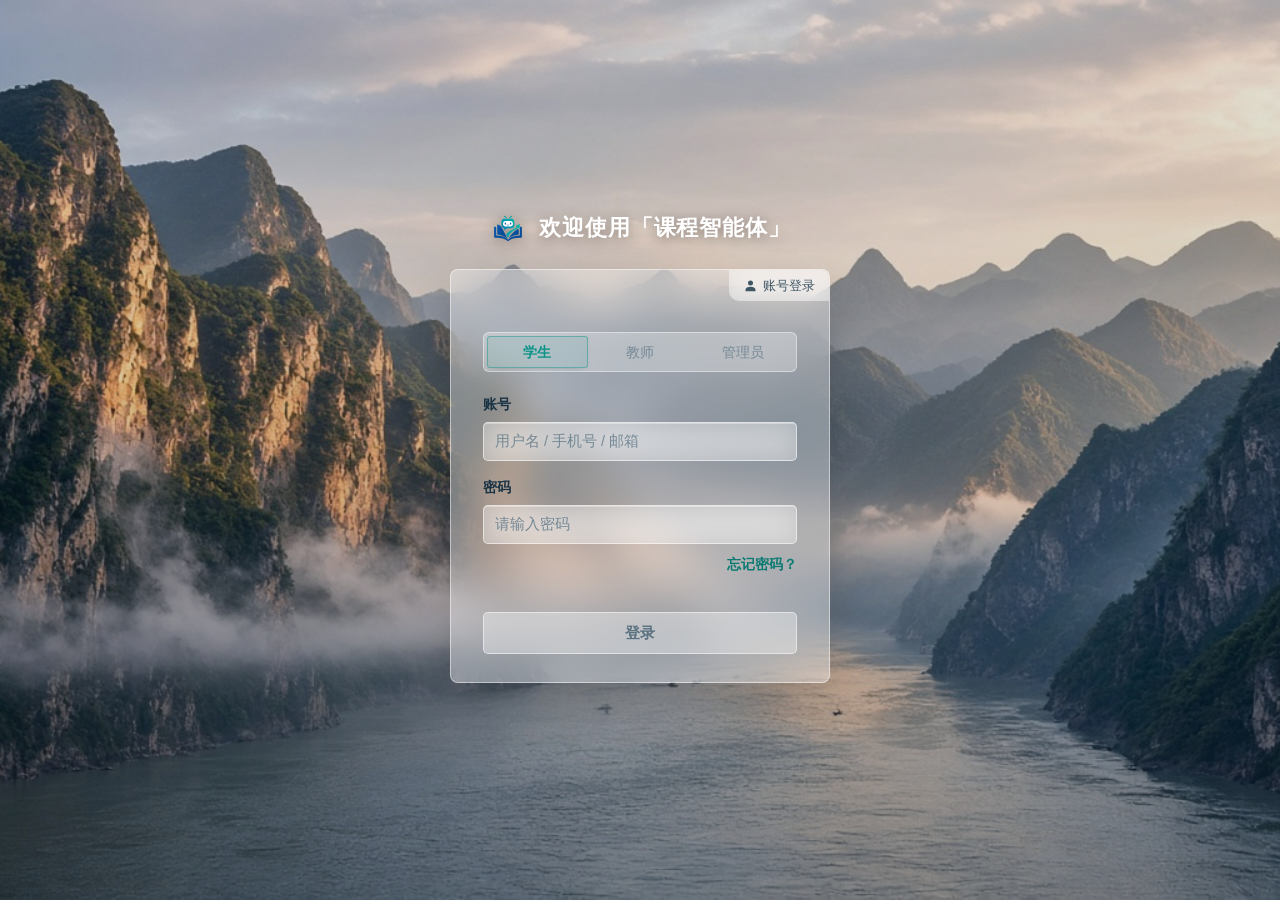
==== commit a2e20d58: "登录页改版，学情报告改为左预览右归档，一页能放下的板块钉在视口内。 顺带修好资源卡片被压扁，教师端报告与学生端同版式。  Co-authored-by: Cursor <cursoragent@cur" ====
--- a/index.html
+++ b/index.html
@@ -1,59 +1,54 @@
 <!DOCTYPE html>
-<html lang="zh-CN" data-theme="light">
+<html lang="zh-CN" data-theme="light" class="auth-skin">
 <head>
 <meta charset="UTF-8">
 <meta name="viewport" content="width=device-width, initial-scale=1">
-<title>登录 · 课程智能体系统</title>
+<title>登录 · 课程智能体</title>
 <link rel="stylesheet" href="assets/css/base.css">
-<link rel="stylesheet" href="assets/css/app.css">
-<link rel="stylesheet" href="assets/css/refresh.css">
+<link rel="stylesheet" href="assets/css/app.css?v=20261014-login3">
+<link rel="stylesheet" href="assets/css/refresh.css?v=20261014-login3">
 <script src="assets/js/ui-enhancements.js" defer></script>
 </head>
 <body>
 
+<div class="auth-bg" aria-hidden="true">
+  <div class="auth-bg__slide is-on" style="background-image:url('assets/img/login/sanxia.jpg')"></div>
+  <div class="auth-bg__slide" style="background-image:url('assets/img/login/wulong.jpg')"></div>
+  <div class="auth-bg__slide" style="background-image:url('assets/img/login/ciqikou.jpg')"></div>
+  <div class="auth-bg__slide" style="background-image:url('assets/img/login/jinfo.jpg')"></div>
+</div>
+
 <div class="auth-page">
-  <!-- 左侧品牌展示 -->
-  <aside class="auth-aside">
-    <div class="auth-aside__brand">
-      <div class="brand-logo brand-logo--mark"><img src="assets/img/course-assistant.svg" alt="" draggable="false"></div>
-      <h1>课程智能体系统</h1>
-      <p>知识图谱驱动 · 学情全周期监测与动态管理 · AI 赋能精准教学</p>
+  <header class="auth-welcome">
+    <img class="auth-welcome__logo" src="assets/img/course-assistant.svg" alt="" draggable="false">
+    <h1>欢迎使用「课程智能体」</h1>
+  </header>
+
+  <main class="auth-card">
+    <div class="auth-card__mode">
+      <svg viewBox="0 0 24 24" width="15" height="15" aria-hidden="true"><path fill="currentColor" d="M12 12a4 4 0 1 0-4-4 4 4 0 0 0 4 4zm0 2c-4.4 0-8 2.1-8 4.7V21h16v-2.3c0-2.6-3.6-4.7-8-4.7z"/></svg>
+      账号登录
     </div>
-    <div class="row" style="gap:8px;flex-wrap:wrap">
-      <span class="badge badge--brand">知识图谱</span>
+
+    <div class="seg" id="roleSeg">
+      <button type="button" class="seg__item is-active" data-role="student">学生</button>
+      <button type="button" class="seg__item" data-role="teacher">教师</button>
+      <button type="button" class="seg__item" data-role="admin">管理员</button>
     </div>
-    <ul class="auth-aside__feats" id="authFeats"></ul>
-    <div class="auth-aside__copy">数据实时直连后端 · 学生端 / 教师端 / 管理端</div>
-  </aside>
 
-  <!-- 右侧登录表单 -->
-  <main class="auth-main">
-    <div class="auth-card">
-      <h2>登录</h2>
-      <p class="auth-sub">使用账号密码登录您的账户</p>
-
-      <div class="seg" id="roleSeg">
-        <button type="button" class="seg__item is-active" data-role="student">学生</button>
-        <button type="button" class="seg__item" data-role="teacher">教师</button>
-        <button type="button" class="seg__item" data-role="admin">管理员</button>
+    <form id="loginForm" novalidate>
+      <div class="field">
+        <label>账号</label>
+        <input class="input" id="username" placeholder="用户名 / 手机号 / 邮箱" autocomplete="username">
       </div>
-
-      <form id="loginForm" novalidate>
-        <div class="field">
-          <label>账号 <span class="req">*</span></label>
-          <input class="input" id="username" placeholder="用户名 / 手机号 / 邮箱" autocomplete="username">
-        </div>
-        <div class="field">
-          <label>密码 <span class="req">*</span></label>
-          <input class="input" id="password" type="password" placeholder="请输入密码" autocomplete="current-password">
-        </div>
-        <div class="auth-row"><a href="forgot.html">忘记密码？</a></div>
-        <div class="auth-error" id="loginErr"></div>
-        <button class="btn btn--primary btn--block" id="loginBtn" type="submit">登录</button>
-      </form>
-
-      <div class="auth-demo" id="demoHint">师生账号由管理员在管理端创建；初始管理员 <b>admin</b> / admin（后端首次启动自动创建）</div>
-    </div>
+      <div class="field">
+        <label>密码</label>
+        <input class="input" id="password" type="password" placeholder="请输入密码" autocomplete="current-password">
+      </div>
+      <div class="auth-row"><a href="forgot.html">忘记密码？</a></div>
+      <div class="auth-error" id="loginErr"></div>
+      <button class="btn btn--primary btn--block" id="loginBtn" type="submit">登录</button>
+    </form>
   </main>
 </div>
 
@@ -63,52 +58,55 @@
 <script>
   Theme.init();
   Auth.init();
-  // 左侧特性列表（图中 SVG 需 JS 渲染）
-  U.$('#authFeats').innerHTML = [
-    ['book',  '沉浸式学习导航与可追溯 AI 答疑'],
-    ['grid',  '班级学情热力图与共性薄弱点定位'],
-    ['route', 'AI 自动归因与干预策略推荐'],
-    ['file',  '一键生成可分享的学情分析报告']
-  ].map(([n, t]) => '<li>' + icon(n) + t + '</li>').join('');
 
-  // 角色切换（支持 ?role=teacher|admin 预选）—— 真实生效：切换即改表单状态，登录时校验角色匹配
+  (function () {
+    const slides = U.$$('.auth-bg__slide');
+    if (slides.length < 2) return;
+    let i = 0;
+    setInterval(() => {
+      slides[i].classList.remove('is-on');
+      i = (i + 1) % slides.length;
+      slides[i].classList.add('is-on');
+    }, 8000);
+  })();
+
   const ROLE_LABEL = { student: '学生', teacher: '教师', admin: '管理员' };
-  const DEMO_HINT = {
-    student: '师生账号由管理员在管理端创建；学生示例 <b>student</b> / 123456',
-    teacher: '师生账号由管理员在管理端创建；教师示例 <b>teacher</b> / 123456',
-    admin:   '初始管理员 <b>admin</b> / admin（后端首次启动自动创建）'
-  };
   const qRole = new URLSearchParams(location.search).get('role') || 'student';
   let role = ['teacher', 'admin', 'student'].includes(qRole) ? qRole : 'student';
   const seg = U.$('#roleSeg');
   const userInput = U.$('#username');
   const passInput = U.$('#password');
 
-  function applyRole(r) {
+  function applyRole(r, animate) {
     role = r;
     const card = U.$('.auth-card');
-    if (card) card.dataset.role = r;          // 角色主题色随切换变化
+    if (card) card.dataset.role = r;
     seg.querySelectorAll('.seg__item').forEach(b => b.classList.toggle('is-active', b.dataset.role === r));
-    // 重放入场动画：先移除 class、强制回流、再加回，确保每次切换都触发一次
-    if (card) {
+    if (card && animate) {
       card.classList.remove('role-switch');
       void card.offsetWidth;
       card.classList.add('role-switch');
     }
     userInput.placeholder = r === 'admin' ? '管理员账号' : '用户名 / 手机号 / 邮箱';
     if (r === 'admin') {
-      // 进入管理员：预填初始管理员账号（不覆盖用户已输入的其他账号）
       if (!userInput.value || userInput.value === 'admin') userInput.value = 'admin';
-      passInput.placeholder = '默认 admin';
+      passInput.placeholder = '默认密码';
     } else {
       passInput.placeholder = '请输入密码';
-      // 离开管理员：清掉自动预填的 admin，避免残留到学生/教师登录（截图踩过的坑）
       if (userInput.value === 'admin') userInput.value = '';
     }
-    U.$('#demoHint').innerHTML = DEMO_HINT[r];
+    syncLoginReady();
   }
+  function syncLoginReady() {
+    const btn = U.$('#loginBtn');
+    if (!btn) return;
+    const ready = !!(userInput.value.trim() && passInput.value);
+    btn.classList.toggle('is-ready', ready);
+  }
+  userInput.addEventListener('input', syncLoginReady);
+  passInput.addEventListener('input', syncLoginReady);
   seg.querySelectorAll('.seg__item').forEach(btn =>
-    btn.addEventListener('click', () => applyRole(btn.dataset.role)));
+    btn.addEventListener('click', () => applyRole(btn.dataset.role, true)));
   applyRole(role);
 
   const form = U.$('#loginForm');
@@ -125,11 +123,11 @@
       const session = await Auth.login({ username, password, role });
       const realRole = (session && session.user && session.user.role) || role;
       if (realRole !== role) {
-        // 角色选择真实生效：账号与所选角色不符 → 不保留会话，自动切到正确角色并提示
         Auth.logout();
         applyRole(realRole);
         errEl.textContent = `该账号是「${ROLE_LABEL[realRole]}」账号，已为你切换角色，请重新登录`;
         btn.disabled = false; btn.textContent = '登录';
+        syncLoginReady();
         return;
       }
       if (realRole === 'teacher') location.href = 'teacher.html';
@@ -138,9 +136,9 @@
     } catch (err) {
       errEl.textContent = (err && err.message) || '登录失败，请重试';
       btn.disabled = false; btn.textContent = '登录';
+      syncLoginReady();
     }
   });
 </script>
 </body>
 </html>
-
--- a/assets/css/app.css
+++ b/assets/css/app.css
@@ -240,7 +240,7 @@
    注意必须带 .is-active，否则 #id 优先级会让未激活的视图也显示出来 */
 .view.is-active#view-graph.fill {
   display: flex; flex-direction: column;
-  height: calc(100vh - var(--topbar-h) - 44px); min-height: 540px;
+  height: 100%; max-height: 100%; min-height: 0; overflow: hidden;
 }
 #view-graph.fill .graph-card {
   flex: 1 1 auto; min-height: 0; display: flex; flex-direction: column;
@@ -400,11 +400,19 @@
 .path__group.is-collapsed .path__items { display: none; }
 
 /* ---------- 资源卡 ---------- */
-.res-grid { display: grid; grid-template-columns: repeat(auto-fill, minmax(212px, 1fr)); gap: 13px; }
+.res-grid {
+  display: grid;
+  grid-template-columns: repeat(auto-fill, minmax(212px, 1fr));
+  grid-auto-rows: max-content;
+  align-content: start;
+  align-items: start;
+  gap: 13px;
+}
 .res {
   border: 1px solid var(--border); border-radius: var(--r-md);
   background: var(--surface-2); overflow: hidden; cursor: pointer;
   transition: all var(--t); display: flex; flex-direction: column;
+  height: auto; min-height: 0; align-self: start;
 }
 .res:hover { border-color: var(--brand-500); transform: translateY(-3px); box-shadow: var(--shadow); }
 .res.is-highlight { border-color: var(--brand-500); box-shadow: 0 0 0 3px rgba(59,130,246,.18); animation: mx-pulse 1.4s ease-out 2; }
@@ -413,7 +421,7 @@
   100% { box-shadow: 0 0 0 10px rgba(59,130,246,0); }
 }
 .res__thumb {
-  height: 96px; position: relative; display: grid; place-items: center;
+  height: 96px; flex: 0 0 96px; position: relative; display: grid; place-items: center;
   background: linear-gradient(135deg, rgba(99,102,241,.20), rgba(139,92,246,.10));
 }
 .res__thumb svg { width: 34px; height: 34px; color: #fff; opacity: .92; filter: drop-shadow(0 1px 2px rgba(0,0,0,.15)); }
@@ -499,14 +507,32 @@
 
 .stat--sm { padding: 12px; }
 .stat--sm .stat__value { font-size: 21px; }
-.rs-recent { padding: 6px 8px; border-radius: 8px; transition: background .15s; }
-.rs-recent:hover { background: var(--bg-2); }
+.rs-recent-list { display: flex; flex-direction: column; }
+.rs-recent {
+  display: flex; align-items: center; gap: 10px;
+  padding: 11px 4px;
+  border-bottom: 1px dashed var(--border);
+  border-radius: 0;
+  cursor: pointer;
+  transition: background .15s;
+}
+.rs-recent:last-child { border-bottom: none; }
+.rs-recent:hover { background: var(--surface-2); }
+.rs-recent__title { flex: 1; min-width: 0; }
+.rs-recent__bar { width: 88px; flex: 0 0 88px; }
 .empty--sm { padding: 16px; }
 .empty--sm svg { width: 28px; height: 28px; margin-bottom: 8px; }
 
 /* ---------- AI 对话 ---------- */
+#view-ai.is-active,
+#view-chat.is-active,
+#view-assistant.is-active {
+  display: flex; flex-direction: column;
+  height: 100%; max-height: 100%; min-height: 0; overflow: hidden;
+}
 .chat-shell {
-  --chat-height: max(560px, calc(100dvh - var(--topbar-h) - 48px));
+  --chat-height: 100%;
+  flex: 1 1 auto; min-height: 0; height: 100%;
   display: grid; grid-template-columns: minmax(0, 1fr) 0; gap: 0; align-items: stretch;
   transition: grid-template-columns .25s ease;
 }
@@ -514,7 +540,7 @@
   grid-template-columns: minmax(0, 1fr) 264px; gap: 18px;
 }
 .chat {
-  height: var(--chat-height); min-width: 0;
+  height: var(--chat-height); min-width: 0; min-height: 0;
   display: flex; flex-direction: column; overflow: hidden;
 }
 .chat__method {
@@ -565,7 +591,7 @@
 .chat__log {
   flex: 1 1 0; min-height: 0; overflow-y: auto; overscroll-behavior: contain;
   padding: 28px max(24px, calc((100% - 840px) / 2)); display: flex; flex-direction: column;
-  gap: 26px; position: relative; isolation: isolate; scrollbar-gutter: stable;
+  gap: 26px; position: relative; isolation: isolate;
 }
 .chat__intro[hidden], .chat__log[hidden] { display: none; }
 .chat--empty .chat__workspace { overflow-y: auto; }
@@ -687,6 +713,25 @@
 .composer textarea::placeholder { color: var(--text-3); }
 .composer textarea:focus { outline: none; }
 .composer__acts { display: flex; gap: 8px; align-items: center; width: 100%; }
+
+/* 已有对话：矮单行输入，给回复列表让出高度；技能条收起（已选技能仍以 chip 显示）。 */
+.chat:not(.chat--empty) .chat__input { padding: 4px 24px 10px; }
+.chat:not(.chat--empty) .composer { border-radius: 16px; }
+.chat:not(.chat--empty) .composer__body {
+  display: flex; flex-direction: row; flex-wrap: wrap;
+  align-items: flex-end; gap: 6px 8px;
+  padding: 6px 10px;
+}
+.chat:not(.chat--empty) .att-tray,
+.chat:not(.chat--empty) .skill-chip { flex: 1 0 100%; order: 0; }
+.chat:not(.chat--empty) .composer__acts { display: contents; }
+.chat:not(.chat--empty) .composer__upload { order: 1; }
+.chat:not(.chat--empty) .composer textarea {
+  order: 2; flex: 1 1 0; width: auto; min-width: 0;
+  min-height: 32px; max-height: 88px; padding: 5px 0;
+}
+.chat:not(.chat--empty) .composer__send { order: 3; margin-left: 0; }
+.chat:not(.chat--empty) .skill-row { display: none; }
 .composer__upload,
 .composer__send {
   display: grid; place-items: center;
@@ -808,7 +853,7 @@
   .chat__intro { padding-bottom: 22px; }
 }
 @media (max-width: 760px) {
-  .chat-shell { --chat-height: max(520px, calc(100dvh - 230px)); grid-template-columns: minmax(0, 1fr); }
+  .chat-shell { --chat-height: min(70dvh, 640px); height: auto; grid-template-columns: minmax(0, 1fr); }
   .chat__method { gap: 8px; padding: 10px 14px; }
   .chat__method .badge { font-size: 11px; }
   .chat__intro { padding: 6px 18px 4px; }
@@ -816,6 +861,7 @@
   .chat__emblem svg,
   .chat__emblem img { width: 100%; height: 100%; }
   .chat__input { padding: 6px 14px 12px; }
+  .chat:not(.chat--empty) .chat__input { padding: 4px 14px 8px; }
   .chat__log { padding: 20px 14px; }
   .composer__body { padding: 12px 12px 8px; }
   .skill-pill { height: 32px; padding: 0 12px; font-size: 13px; }
@@ -1023,10 +1069,44 @@
   min-height: 44px;
 }
 
+/* 必须带 .is-active：#id 的 display 会压过 .view{display:none}，未激活时也会露出来 */
+#view-alerts.is-active {
+  display: flex;
+  flex-direction: column;
+  height: 100%;
+  max-height: 100%;
+  min-height: 0;
+  overflow: hidden;
+}
+#view-alerts .al-cols {
+  flex: 1 1 auto;
+  min-height: 0;
+  align-items: stretch;
+  overflow: hidden;
+}
+#view-alerts .al-col {
+  display: flex;
+  flex-direction: column;
+  min-height: 0;
+  height: 100%;
+  overflow: hidden;
+}
+#view-alerts .al-scroll {
+  flex: 1 1 auto;
+  min-height: 0;
+  overflow-y: auto;
+  overflow-x: hidden;
+  scrollbar-width: thin;
+  scrollbar-color: var(--brand-300) var(--surface-3);
+}
+#view-alerts .al-scroll::-webkit-scrollbar { width: 6px; }
+#view-alerts .al-scroll::-webkit-scrollbar-track { background: var(--surface-3); border-radius: var(--r-full); }
+#view-alerts .al-scroll::-webkit-scrollbar-thumb { background: var(--brand-300); border-radius: var(--r-full); }
+
 /* 异常预警列表：只展示 4 条，其余在卡内滚动
    （可见高度由 monitor.js 按首张卡片真实高度算出，这里只负责滚动条与卡片对齐） */
 .card--alerts { align-self: start; }
-#alList.alert-list--scroll { scrollbar-gutter: stable; }
+#alList.alert-list--scroll { overflow-y: auto; }
 #alList.alert-list--scroll::-webkit-scrollbar { width: 6px; }
 #alList.alert-list--scroll::-webkit-scrollbar-track { background: var(--surface-3); border-radius: var(--r-full); }
 #alList.alert-list--scroll::-webkit-scrollbar-thumb { background: var(--brand-300); border-radius: var(--r-full); }
@@ -1075,10 +1155,11 @@
 .cause__main > p { font-size: 13.5px; color: var(--text-2); margin: 3px 0 8px; line-height: 1.65; }
 
 /* ---------- AI 出题 ---------- */
-.gen-layout { display: grid; grid-template-columns: 348px minmax(0, 1fr); gap: 16px; align-items: stretch; }
+.gen-layout { display: grid; grid-template-columns: 300px minmax(0, 1fr); gap: 12px; align-items: stretch; }
 .gen-layout > .stack { min-height: 0; }
+.gen-preview { min-height: 0; height: auto; }
 .gen-layout > .stack:last-child > .gen-result-scroll {
-  flex: 1 1 0; height: 0; min-height: 0; max-height: none;
+  flex: 1 1 auto; height: 100%; min-height: 0; max-height: none;
 }
 @media (max-width: 1180px) {
   .gen-layout { grid-template-columns: minmax(0, 1fr); }
@@ -1088,10 +1169,28 @@
 }
 .gen-config-section {
   border: 1px solid var(--border-soft); border-radius: var(--r-sm);
-  padding: 11px 12px; background: var(--surface-2);
-}
+  padding: 8px 10px; background: var(--surface-2);
+}
+.gen-type-row { display: flex; flex-wrap: wrap; gap: 6px; }
+.gen-kp__chapters { display: flex; flex-wrap: wrap; gap: 6px; }
+.gen-kp__list { margin-top: 8px; }
+.gen-kp__list[hidden] { display: none; }
+.gen-material-list {
+  max-height: 148px; overflow-y: auto; margin-top: 8px;
+  scrollbar-width: thin; scrollbar-color: var(--brand-300) var(--surface-3);
+}
+.gen-material-list .file-item { width: 100%; text-align: left; font: inherit; color: inherit; cursor: pointer; }
+.gen-material-list .file-item.is-active { border-color: var(--brand-500); background: rgba(99,102,241,.08); }
+.upload--compact {
+  display: flex; align-items: center; gap: 8px;
+  padding: 7px 10px; text-align: left;
+}
+.upload--compact svg { width: 16px; height: 16px; margin: 0; flex: 0 0 16px; }
+.upload--compact .upload__text { display: flex; flex-direction: column; min-width: 0; }
+.upload--compact b { display: block; font-size: 13px; line-height: 1.3; }
+.upload--compact .upload__text span { font-size: 11.5px; }
 .gen-kp-scroll {
-  max-height: 226px; overflow-y: auto; padding: 2px 7px 2px 0;
+  max-height: 148px; overflow-y: auto; padding: 2px 7px 2px 0;
   scrollbar-width: thin; scrollbar-color: var(--brand-300) var(--surface-3);
 }
 .gen-kp-scroll::-webkit-scrollbar { width: 6px; }
@@ -1103,10 +1202,19 @@
   border-radius: var(--r-xs); background: var(--surface);
 }
 .gen-result-scroll {
-  max-height: calc(100vh - 210px); overflow-y: auto; padding-right: 8px;
+  max-height: min(70vh, 720px); overflow-y: auto; padding-right: 8px;
   scrollbar-width: thin; scrollbar-color: var(--brand-300) var(--surface-3);
-}
-.gen-result-scroll > .card { min-height: 100%; }
+  display: flex; flex-direction: column;
+}
+.gen-result-scroll > .card { min-height: 0; }
+.gen-result-empty {
+  flex: 1; min-height: 280px;
+  display: flex; align-items: center; justify-content: center;
+}
+.gen-result-empty .card__body {
+  width: 100%; display: flex; align-items: center; justify-content: center;
+}
+.gen-result-empty .empty { padding: 24px 16px; }
 .gen-result-scroll::-webkit-scrollbar { width: 6px; }
 .gen-result-scroll::-webkit-scrollbar-track { background: var(--surface-3); border-radius: var(--r-full); }
 .gen-result-scroll::-webkit-scrollbar-thumb { background: var(--brand-300); border-radius: var(--r-full); }
@@ -1120,7 +1228,7 @@
 
 /* ---------- 题库管理滚动区域 ---------- */
 .bank-table-scroll {
-  max-height: calc(100vh - 225px); overflow: auto;
+  max-height: min(62vh, 640px); overflow: auto;
   scrollbar-width: thin; scrollbar-color: var(--brand-300) var(--surface-3);
 }
 .bank-table-scroll::-webkit-scrollbar { width: 6px; height: 6px; }
@@ -1225,6 +1333,13 @@
   padding: 22px 16px; text-align: center; cursor: pointer;
   transition: all var(--t-fast); background: var(--surface-2);
 }
+.upload.upload--compact {
+  display: flex; align-items: center; gap: 8px;
+  padding: 6px 10px; text-align: left;
+}
+.upload.upload--compact svg { width: 16px; height: 16px; margin: 0; flex: 0 0 16px; }
+.upload.upload--compact b { display: block; font-size: 13px; margin: 0; }
+.upload.upload--compact .upload__text span { font-size: 11.5px; }
 .upload:hover { border-color: var(--brand-500); background: rgba(99,102,241,.06); }
 .upload svg { width: 26px; height: 26px; margin: 0 auto 9px; color: var(--brand-400); }
 .upload b { display: block; font-size: 14px; font-weight: 600; }
@@ -1384,49 +1499,145 @@
   .report { border: none; }
 }
 
-/* ---------- 登录 / 注册页 ---------- */
+/* ---------- 登录 / 找回密码：全屏风景 + 居中卡片 ---------- */
+html.auth-skin,
+html.auth-skin body {
+  min-height: 100%;
+  background: #07141f;
+  background-image: none;
+}
+.auth-bg {
+  position: fixed;
+  inset: 0;
+  z-index: 0;
+  background: #07141f;
+}
+.auth-bg__slide {
+  position: absolute;
+  inset: 0;
+  background-size: cover;
+  background-position: center;
+  opacity: 0;
+  transition: opacity 1.8s ease;
+}
+.auth-bg__slide.is-on { opacity: 1; }
+.auth-bg::after {
+  content: "";
+  position: absolute;
+  inset: 0;
+  background: linear-gradient(180deg, rgba(6, 18, 28, .10) 0%, rgba(6, 18, 28, .22) 100%);
+  pointer-events: none;
+}
 .auth-page {
-  min-height: 100vh; display: grid; grid-template-columns: 1.05fr 1fr;
-  background: linear-gradient(135deg, #f6f7ff, #eef2ff 55%, #e7fbff);
-}
-.auth-aside {
-  padding: 56px 54px 40px; display: flex; flex-direction: column; gap: 26px;
-  background: linear-gradient(150deg, rgba(99,102,241,.10), rgba(139,92,246,.03));
-  border-right: 1px solid var(--border-soft);
-}
-.auth-aside__brand .brand-logo { width: 56px; height: 56px; flex-basis: 56px; font-size: 25px; border-radius: var(--r-lg); }
-.auth-aside__brand h1 { font-size: 29px; letter-spacing: -.03em; margin-top: 16px; }
-.auth-aside__brand p { font-size: 15px; color: var(--text-2); margin-top: 10px; line-height: 1.7; max-width: 360px; }
-.auth-aside__feats { list-style: none; display: flex; flex-direction: column; gap: 14px; margin-top: auto; }
-.auth-aside__feats li { display: flex; align-items: center; gap: 11px; font-size: 15px; color: var(--text-1); }
-.auth-page .auth-aside__feats svg { width: 18px; height: 18px; color: var(--brand-500); flex: 0 0 18px; }
-.auth-aside__copy { font-size: 13px; color: var(--text-3); }
-
-.auth-main { display: grid; place-items: center; padding: 40px 28px; position: relative; }
-.auth-card { width: 100%; max-width: 396px; }
-.auth-card h2 { font-size: 25px; letter-spacing: -.02em; }
-.auth-sub { font-size: 14px; color: var(--text-2); margin: 8px 0 22px; }
-.auth-card .seg { margin-bottom: 20px; }
+  position: relative;
+  z-index: 1;
+  min-height: 100dvh;
+  display: flex;
+  flex-direction: column;
+  align-items: center;
+  justify-content: center;
+  padding: 48px 20px 56px;
+  background: none;
+}
+.auth-welcome {
+  display: flex;
+  align-items: center;
+  justify-content: center;
+  gap: 12px;
+  margin-bottom: 22px;
+  color: #fff;
+}
+.auth-welcome__logo {
+  width: 38px;
+  height: 38px;
+  flex: 0 0 38px;
+  filter: drop-shadow(0 2px 8px rgba(0, 0, 0, .35));
+}
+.auth-welcome h1 {
+  margin: 0;
+  font-size: 22px;
+  font-weight: 600;
+  letter-spacing: .04em;
+  color: #fff;
+  text-shadow: 0 2px 14px rgba(0, 0, 0, .4);
+}
+.auth-card {
+  position: relative;
+  isolation: isolate;
+  overflow: hidden;
+  width: 100%;
+  max-width: 380px;
+  padding: 56px 32px 28px;
+  background: rgba(255, 255, 255, .34);
+  border: 1px solid rgba(255, 255, 255, .48);
+  border-radius: 8px;
+  box-shadow: 0 18px 48px rgba(0, 0, 0, .18);
+  backdrop-filter: blur(18px) saturate(1.15);
+  -webkit-backdrop-filter: blur(18px) saturate(1.15);
+}
+.auth-card__mode {
+  position: absolute;
+  top: 0;
+  right: 0;
+  display: inline-flex;
+  align-items: center;
+  gap: 5px;
+  padding: 8px 14px;
+  font-size: 13px;
+  color: #3e5666;
+  background: rgba(255, 255, 255, .38);
+  border-radius: 0 8px 0 10px;
+  line-height: 1;
+  backdrop-filter: blur(10px);
+  -webkit-backdrop-filter: blur(10px);
+}
+.auth-card .seg {
+  display: flex;
+  width: 100%;
+  margin: 6px 0 22px;
+  background: rgba(255, 255, 255, .28);
+  border-color: rgba(255, 255, 255, .42);
+}
+.auth-card .seg button { flex: 1; height: 32px; }
 .auth-card .field { margin-bottom: 16px; }
+.auth-card .field label { color: #1a3344; }
+.auth-card .input {
+  background: rgba(255, 255, 255, .28);
+  border: 1px solid rgba(255, 255, 255, .55);
+  box-shadow: inset 0 1px 0 rgba(255, 255, 255, .35);
+  backdrop-filter: blur(12px);
+  -webkit-backdrop-filter: blur(12px);
+}
+.auth-card .input:focus {
+  background: rgba(255, 255, 255, .42);
+}
+.auth-card .btn--block { height: 42px; font-size: 15px; }
+.auth-card .btn--primary {
+  background: rgba(255, 255, 255, .36);
+  border-color: rgba(255, 255, 255, .5);
+  color: #5a7180;
+  box-shadow: none;
+}
+.auth-card .btn--primary:hover { filter: none; }
+.auth-card .btn--primary.is-ready {
+  background: #0d9488;
+  border-color: #0d9488;
+  color: #fff;
+}
 .auth-error { color: var(--danger); font-size: 13.5px; min-height: 18px; margin: -4px 0 12px; }
 .auth-row { text-align: right; margin: -6px 0 10px; font-size: 13.5px; }
 .auth-row a { color: var(--brand-600); font-weight: 600; text-decoration: none; line-height: 1.6; }
 .auth-row a:hover { text-decoration: underline; }
-.auth-foot { text-align: center; font-size: 14px; color: var(--text-2); margin-top: 18px; }
+.auth-foot { text-align: center; font-size: 14px; color: var(--text-2); margin-top: 16px; }
 .auth-foot a { color: var(--brand-600); font-weight: 600; text-decoration: none; }
-.auth-demo { text-align: center; font-size: 13px; color: var(--text-3); margin-top: 14px; padding: 10px 12px;
-  background: var(--surface-2); border: 1px dashed var(--border); border-radius: var(--r-md); line-height: 1.6; }
-.auth-demo b { color: var(--text-1); }
-.auth-back { position: absolute; top: 22px; left: 24px; font-size: 13.5px; color: var(--text-2); text-decoration: none; }
-.auth-back:hover { color: var(--brand-600); }
 
 /* 首页顶部登录/注册导航 */
 .login-nav { display: flex; align-items: center; gap: 10px; padding: 16px 26px; }
 .login-nav__brand { font-weight: 700; font-size: 16px; letter-spacing: -.01em; }
 
 @media (max-width: 860px) {
-  .auth-page { grid-template-columns: minmax(0, 1fr); }
-  .auth-aside { display: none; }
+  .auth-welcome h1 { font-size: 18px; }
+  .auth-card { padding: 40px 20px 24px; }
 }
 
 /* ==========================================================================
@@ -1482,30 +1693,73 @@
   background: #f59e0b; border-color: #f59e0b; color: #fff;
 }
 
-/* ---------- 学习资源中心：左右两框独立滚动 ---------- */
-/* 让「推荐学习路径」与「资源聚合」各自成为滚动容器，
-   鼠标在其中一个区域滚动时不带动另一个区域、页面整体也不再滚动。 */
+/* ---------- 学习资源中心：铺满主区，左右两框独立滚动 ---------- */
+#view-resource.is-active {
+  display: flex;
+  flex-direction: column;
+  height: 100%;
+  max-height: 100%;
+  min-height: 0;
+  overflow: hidden;
+}
+#view-resource.is-active > .grid,
+#view-resource.is-active > .card {
+  flex: 1 1 auto;
+  min-height: 0;
+  height: 100%;
+  margin-bottom: 0 !important;
+}
+#view-resource.is-active > .grid > .card {
+  min-height: 0;
+  height: 100%;
+  overflow: hidden;
+}
+#view-resource.is-active > .grid > .card > .card__body {
+  min-height: 0;
+  overflow: hidden;
+  display: flex;
+  flex-direction: column;
+}
 #view-resource #pathList {
-  max-height: calc(100vh - var(--topbar-h) - 150px);
-  min-height: 320px;
-  overflow-y: auto; overscroll-behavior: contain;
-}
+  flex: 1 1 auto;
+  min-height: 0;
+  overflow-y: auto;
+  overscroll-behavior: contain;
+}
+#view-resource #resChips { flex: 0 0 auto; }
 #view-resource #resGrid {
-  max-height: calc(100vh - var(--topbar-h) - 245px);
-  min-height: 320px;
-  overflow-y: auto; overscroll-behavior: contain; scrollbar-gutter: stable;
-  /* 卡片行按自身高度排列：容器有 min-height 时，grid 默认的 align-content:stretch
-     会把只有一行的卡片纵向撑满整个容器（资源少时特别明显） */
-  align-content: start;
+  flex: 1 1 auto;
+  min-height: 0;
+  overflow-y: auto;
+  overscroll-behavior: contain;
+}
+
+/* 教师 / 管理端同样铺满主区的单卡片页 */
+#view-users.is-active,
+#view-structure.is-active,
+.view.is-active#view-graph-edit {
+  display: flex;
+  flex-direction: column;
+  height: 100%;
+  max-height: 100%;
+  min-height: 0;
+  overflow: hidden;
+}
+#view-users.is-active > .card,
+#view-structure.is-active > .card {
+  flex: 1 1 auto;
+  min-height: 0;
+  height: 100%;
 }
 
 /* ---------- 我的学情：知识点学习完成矩阵独立滚动 ---------- */
 /* 表头 .mx-head 保持固定，矩阵行在 #matrixBox 内向下滚动，
    鼠标停在此区域滚动时不影响表格头和页面其余部分。 */
 #view-mastery #matrixBox {
-  max-height: calc(100vh - var(--topbar-h) - 300px);
-  min-height: 340px;
-  overflow-y: auto; overscroll-behavior: contain; scrollbar-gutter: stable;
+  max-height: min(52vh, 560px);
+  min-height: 240px;
+  overflow-y: auto;
+  overscroll-behavior: contain;
 }
 
 /* 思考与工具调用折叠面板（AI 智能答疑） */
@@ -1604,11 +1858,92 @@
 #sessBox .list__item:hover .sess-del { display: flex; }
 .sess-del:hover { background: var(--danger-soft, #fee2e2); color: var(--danger); }
 .sess-del.is-arm { display: flex; background: var(--danger); color: #fff; }
+#view-report.is-active {
+  display: flex;
+  flex-direction: column;
+  height: 100%;
+  max-height: 100%;
+  min-height: 0;
+  overflow: hidden;
+}
+.sr-page {
+  display: flex;
+  flex-direction: column;
+  gap: 16px;
+  height: 100%;
+  min-height: 0;
+}
+.sr-page .sr-body {
+  flex: 1 1 auto;
+  min-height: 0;
+  align-items: stretch;
+  overflow: hidden;
+}
+.sr-page .sr-main,
+.sr-page .sr-side {
+  display: flex;
+  flex-direction: column;
+  min-height: 0;
+  height: 100%;
+}
+.sr-page .sr-main .card__body,
+.sr-page .sr-side .card__body {
+  flex: 1 1 auto;
+  min-height: 0;
+  overflow-y: auto;
+  scrollbar-width: thin;
+  scrollbar-color: var(--brand-300) var(--surface-3);
+}
+.sr-page .sr-main .card__body::-webkit-scrollbar,
+.sr-page .sr-side .card__body::-webkit-scrollbar { width: 6px; }
+.sr-page .sr-main .card__body::-webkit-scrollbar-thumb,
+.sr-page .sr-side .card__body::-webkit-scrollbar-thumb {
+  background: var(--brand-300); border-radius: var(--r-full);
+}
+.sr-shortcuts {
+  display: flex; flex-direction: column; gap: 0;
+  border-top: 1px solid var(--border-soft);
+  padding: 6px 0;
+}
+.sr-shortcuts button {
+  display: flex; align-items: center; gap: 8px;
+  width: 100%; padding: 10px 16px;
+  border: 0; background: transparent;
+  color: var(--text-2); font-size: 13px; text-align: left; cursor: pointer;
+}
+.sr-shortcuts button:hover { background: var(--surface-2); color: var(--text); }
+.sr-shortcuts button svg { width: 15px; height: 15px; color: var(--brand-500); }
+.sr-shortcuts button span { margin-left: auto; color: var(--text-3); font-size: 12px; }
+#myRepList .list__item.is-active,
+#repList .list__item.is-active {
+  background: color-mix(in srgb, var(--brand-500) 8%, var(--surface));
+  box-shadow: inset 3px 0 0 var(--brand-500);
+}
+#myExPdf[hidden], #myExHtml[hidden],
+#exPdf[hidden], #exHtml[hidden] { display: none !important; }
+#srPreview .report {
+  border: none; background: transparent; padding: 4px 2px 12px;
+}
+#srPreview .report__hd {
+  text-align: left; padding-bottom: 14px; margin-bottom: 8px;
+}
+#srPreview .report__hd h2 { font-size: 18px; }
+#srPreview .report__meta { justify-content: flex-start; gap: 14px; }
+#srPreview .report h3 { margin: 18px 0 8px; }
+.sr-empty {
+  display: grid;
+  place-items: center;
+  min-height: 280px;
+  text-align: center;
+  padding: 36px 20px;
+}
+.sr-empty svg { width: 40px; height: 40px; color: var(--brand-400); margin-bottom: 8px; }
+.sr-empty b { font-size: 16px; }
+.sr-empty p { color: var(--text-3); margin: 8px 0 16px; line-height: 1.7; max-width: 360px; }
 .report-archive-list {
-  max-height: 480px;
+  max-height: none;
   overflow-y: auto;
   overscroll-behavior: contain;
-  scrollbar-gutter: stable;
 }
 /* 在线文档阅读：扩大默认窗口，并保留全屏时的页码与退出操作。 */
 .resource-reader .modal { width: min(1280px, 100%); max-width: 1280px; height: 90vh; max-height: 90vh; }
@@ -1624,3 +1959,29 @@
   .resource-reader { padding: 8px; }
   .resource-reader .modal__foot { flex-wrap: wrap; }
 }
+
+@media (max-width: 760px) {
+  #view-alerts.is-active,
+  #view-report.is-active,
+  #view-ai.is-active,
+  #view-chat.is-active,
+  #view-assistant.is-active,
+  #view-users.is-active,
+  #view-structure.is-active,
+  #view-resource.is-active,
+  .view.is-active#view-graph-edit {
+    height: auto;
+    max-height: none;
+    overflow: visible;
+  }
+  #view-resource.is-active > .grid,
+  #view-resource.is-active > .card,
+  #view-resource.is-active > .grid > .card {
+    height: auto;
+    max-height: none;
+  }
+  #view-resource #pathList,
+  #view-resource #resGrid {
+    max-height: min(62vh, 520px);
+  }
+}
--- a/assets/css/refresh.css
+++ b/assets/css/refresh.css
@@ -60,6 +60,7 @@
   --font: "Segoe UI Variable Text", "Segoe UI", "Microsoft YaHei UI", "PingFang SC", sans-serif;
   --font-num: "Bahnschrift", "Segoe UI Variable Display", "Microsoft YaHei UI", sans-serif;
   --ease-out: cubic-bezier(.16, 1, .3, 1);
+  --topbar-h: 68px;
 }
 
 html { background: var(--bg); }
@@ -77,11 +78,26 @@
 :focus-visible { outline: 2px solid var(--brand-400); outline-offset: 2px; }
 
 /* ---------- App shell: instrument rail + graph-paper workspace ---------- */
-.app { min-height: 100dvh; }
+/* 桌面端把壳子锁在视口里：能一页放下的板块不再撑出窗口滚动条；
+   真正超出的长页只在 .content 内滚动。 */
+html:has(.app),
+html:has(.app) body {
+  height: 100%;
+  overflow: hidden;
+}
+.app {
+  height: 100dvh;
+  max-height: 100dvh;
+  min-height: 0;
+  overflow: hidden;
+}
 .sidebar {
   --sidebar-w: 244px;
   isolation: isolate;
   overflow: hidden;
+  height: 100%;
+  position: relative;
+  top: auto;
   color: #d8e7ef;
   background: #09243a;
   border-right: 0;
@@ -170,7 +186,8 @@
 }
 .nav-item.is-active::before { width: 15px; background: #31cbb9; }
 .nav-item.is-active .nav-item__icon { color: #62e3d5; opacity: 1; }
-.nav-item__icon { color: #88a6b8; opacity: .92; }
+.nav-item__icon { color: #88a6b8; opacity: .92; width: 19px; height: 19px; }
+.nav-item__icon.ico { stroke-width: 1.85; }
 .nav-item__badge { color: #fff; background: var(--danger); }
 .sidebar__foot { border-top-color: rgba(184, 218, 229, .13); }
 .user-chip { color: #e8f4f8; }
@@ -178,7 +195,7 @@
 .user-chip__info span { color: #8ba7b7; }
 .avatar { background: #17aa9d; }
 
-.main { background: transparent; }
+.main { background: transparent; min-height: 0; overflow: hidden; }
 .topbar {
   height: 68px;
   flex-basis: 68px;
@@ -197,15 +214,43 @@
    否则下拉框高度仍是 34px 且会被撑到整行宽 */
 .topbar__actions .select {
   flex: 0 0 auto; width: 190px; min-width: 0;
-  height: 28px; min-height: 0;
-  padding: 4px 26px 4px 9px; font-size: 13px; text-overflow: ellipsis;
-}
-.topbar__actions .btn { height: 28px; border-radius: var(--r-xs); }
-.topbar__actions .btn--sm { padding: 0 10px; font-size: 13px; }
-.topbar__actions .btn--icon { width: 28px; padding: 0; }
-.topbar__actions .btn svg { width: 14px; height: 14px; }
-.topbar__actions .badge { height: 28px; padding: 0 10px; border-radius: var(--r-xs); font-size: 12.5px; }
-.content { padding: 24px; max-width: 1640px; }
+  height: 32px; min-height: 0;
+  padding: 4px 28px 4px 12px; font-size: 13px; text-overflow: ellipsis;
+  background: rgba(255, 255, 255, .9);
+  border: 1px solid #c5d4db;
+  border-radius: 10px;
+  box-shadow: none;
+}
+.topbar__actions .select:hover,
+.topbar__actions .select:focus {
+  background: #fff;
+  border-color: var(--brand-400);
+  box-shadow: 0 0 0 3px rgba(13, 148, 136, .12);
+}
+.topbar__actions .btn {
+  height: 28px;
+  background: transparent;
+  border-color: transparent;
+  box-shadow: none;
+}
+.topbar__actions .btn:hover {
+  background: rgba(16, 43, 61, .08);
+  border-color: transparent;
+  box-shadow: none;
+  transform: none;
+}
+.topbar__actions .btn--sm { padding: 0 8px; font-size: 13px; border-radius: var(--r-full); }
+.topbar__actions .btn--icon { width: 28px; padding: 0; border-radius: 50%; }
+.topbar__actions .btn svg { width: 16px; height: 16px; }
+.topbar__actions .badge { height: 28px; padding: 0 10px; border-radius: var(--r-xs); font-size: 12.5px; background: transparent; border-color: transparent; }
+.content {
+  padding: 24px;
+  max-width: 1640px;
+  flex: 1 1 auto;
+  min-height: 0;
+  overflow: auto;
+  overflow-x: hidden;
+}
 
 /* ---------- Editorial data components ---------- */
 .card {
@@ -248,6 +293,25 @@
 .btn--primary:hover { background: var(--brand-600); border-color: var(--brand-600); }
 .btn--outline { color: var(--brand-600); border-color: var(--brand-400); }
 .btn--outline:hover { background: var(--brand-50); }
+.btn--ghost {
+  background: transparent;
+  border-color: transparent;
+  box-shadow: none;
+  font-weight: 550;
+}
+.btn--ghost:hover {
+  background: rgba(16, 43, 61, .07);
+  border-color: transparent;
+  box-shadow: none;
+  transform: none;
+}
+.btn--icon { border-radius: 50%; }
+svg.ico {
+  overflow: visible;
+  stroke-width: 1.9;
+  stroke-linecap: round;
+  stroke-linejoin: round;
+}
 .badge { border-radius: 4px; background: #edf3f5; }
 .badge--brand { color: var(--brand-600); background: var(--brand-soft); }
 .badge--info { color: var(--info); background: var(--info-soft); }
@@ -393,111 +457,26 @@
 table td, table th { border-color: var(--border-soft); }
 .table-wrap { border-color: var(--border); border-radius: 6px; }
 
-/* ---------- Public pages: course field guide ---------- */
-.auth-page {
-  min-height: 100dvh;
-  display: grid;
-  grid-template-columns: minmax(390px, 44%) minmax(0, 1fr);
-  background:
-    linear-gradient(rgba(16, 43, 61, .03) 1px, transparent 1px) 0 0/24px 24px,
-    linear-gradient(90deg, rgba(16, 43, 61, .03) 1px, transparent 1px) 0 0/24px 24px,
-    #f3f7f8;
-}
-.auth-aside {
-  position: relative;
-  isolation: isolate;
-  overflow: hidden;
-  padding: 46px 48px 40px;
-  background: #09243a;
-  color: #e8f5f8;
-  display: flex;
-  flex-direction: column;
-  gap: 28px;
-}
-.auth-aside::before {
-  content: "";
-  position: absolute;
-  inset: 0;
-  z-index: -2;
-  opacity: .3;
-  background-image:
-    linear-gradient(rgba(157, 215, 220, .13) 1px, transparent 1px),
-    linear-gradient(90deg, rgba(157, 215, 220, .13) 1px, transparent 1px);
-  background-size: 32px 32px;
-  mask-image: linear-gradient(to bottom, #000, transparent 88%);
-}
-.auth-aside::after {
-  content: "";
-  position: absolute;
-  z-index: -1;
-  width: 480px;
-  height: 480px;
-  right: -220px;
-  top: -140px;
-  border: 1px solid rgba(91, 218, 203, .22);
-  border-radius: 50%;
-  box-shadow: 0 0 0 48px rgba(91, 218, 203, .035), 0 0 0 110px rgba(91, 218, 203, .018);
-}
-.auth-aside__brand .brand-logo { background: #18b9aa; color: #062c36; }
-.auth-aside__brand .brand-logo.brand-logo--mark { background: transparent; box-shadow: none; border-radius: 0; }
-.auth-aside__brand h1 { color: #f4fbfd; font-size: 31px; letter-spacing: -.035em; }
-.auth-aside__brand p { color: #abc3ce; line-height: 1.8; }
-.auth-aside .badge { border: 1px solid rgba(184, 225, 228, .16); }
-.auth-aside .badge--brand { color: #83eadd; background: rgba(24, 185, 170, .14); }
-.auth-aside .badge--info { color: #8dd1ff; background: rgba(47, 127, 193, .16); }
-.auth-aside .badge--accent { color: #b9c5ff; background: rgba(79, 110, 216, .17); }
-.auth-aside__feats { gap: 15px; }
-.auth-aside__feats li { color: #c7dbe3; }
-.auth-page .auth-aside__feats svg { color: #4ed3c3; }
-.auth-aside__copy { color: #7f9daa; }
-.auth-main { display: grid; place-items: center; padding: 42px 30px; }
-.auth-card {
-  position: relative;
-  width: 100%;
-  max-width: 420px;
-  padding: 32px;
-  background: rgba(255, 255, 255, .94);
-  border: 1px solid #c7d7dc;
-  border-radius: 10px;
-  box-shadow: 0 28px 70px -38px rgba(7, 34, 53, .55);
-}
-.auth-card::before {
-  content: "";
-  position: absolute;
-  left: 32px;
-  top: -2px;
-  width: 92px;
-  height: 4px;
-  background: var(--brand-500);
-}
-.auth-card h2 { font-size: 27px; letter-spacing: -.035em; }
-.auth-sub { color: var(--text-3); }
-.auth-card .seg { display: flex; width: 100%; }
-.auth-card .seg button { flex: 1; height: 32px; }
-.auth-demo { text-align: left; border: 1px solid var(--border-soft); border-radius: 5px; background: #f5f9fa; line-height: 1.7; }
-.auth-foot { text-align: left; }
-
-/* ---- 登录页角色切换动效（右侧卡片） ---- */
-.auth-card { --rc: var(--brand-500); }                 /* 角色主题色，默认青 */
-.auth-card[data-role="teacher"] { --rc: #5b6cf0; }     /* 教师：靛蓝 */
-.auth-card[data-role="admin"]   { --rc: #f59e0b; }     /* 管理员：琥珀 */
-.auth-card::before { background: var(--rc); transition: background var(--t); }
-
-/* 顶栏强调条 + 表单在切换角色时做入场动画（复用系统动效 atlas-bar-grow / atlas-message-in） */
-.auth-card.role-switch::before { animation: atlas-bar-grow .5s var(--ease-out) both; }
+/* ---------- 登录页：全屏风景卡片 ---------- */
+html.auth-skin,
+html.auth-skin body {
+  background: #07141f !important;
+  background-image: none !important;
+}
+
+.auth-card { --rc: var(--brand-500); }
+.auth-card[data-role="teacher"] { --rc: #5b6cf0; }
+.auth-card[data-role="admin"]   { --rc: #f59e0b; }
+
 .auth-card.role-switch .seg,
-.auth-card.role-switch .auth-sub,
 .auth-card.role-switch #loginForm > .field,
 .auth-card.role-switch .auth-row,
-.auth-card.role-switch #loginForm > .btn,
-.auth-card.role-switch .auth-demo { animation: atlas-message-in .42s var(--ease-out) both; }
+.auth-card.role-switch #loginForm > .btn { animation: atlas-message-in .42s var(--ease-out) both; }
 .auth-card.role-switch .seg                    { animation-delay: 0s; }
-.auth-card.role-switch .auth-sub              { animation-delay: .04s; }
-.auth-card.role-switch #loginForm > .field:nth-child(1) { animation-delay: .09s; }
-.auth-card.role-switch #loginForm > .field:nth-child(2) { animation-delay: .15s; }
-.auth-card.role-switch .auth-row              { animation-delay: .2s; }
-.auth-card.role-switch #loginForm > .btn      { animation-delay: .24s; }
-.auth-card.role-switch .auth-demo             { animation-delay: .28s; }
+.auth-card.role-switch #loginForm > .field:nth-child(1) { animation-delay: .08s; }
+.auth-card.role-switch #loginForm > .field:nth-child(2) { animation-delay: .14s; }
+.auth-card.role-switch .auth-row              { animation-delay: .18s; }
+.auth-card.role-switch #loginForm > .btn      { animation-delay: .22s; }
 
 /* 角色主题色随所选角色变化：分段激活态 / 登录按钮 / 输入框聚焦 / 提示条
    （用按角色属性的显式规则，避免 var()/color-mix 在某些内核下解析异常） */
@@ -506,11 +485,11 @@
 .auth-card[data-role="teacher"]  .seg button.is-active { color: #5b6cf0 !important; background: rgba(91,108,240,.10); border-color: rgba(91,108,240,.45); }
 .auth-card[data-role="admin"]   .seg button.is-active { color: #b9770a !important; background: rgba(245,158,11,.12); border-color: rgba(245,158,11,.45); }
 
-.auth-card[data-role="student"] .btn--primary { background: #0d9488; border-color: #0d9488; }
-.auth-card[data-role="teacher"]  .btn--primary { background: #5b6cf0; border-color: #5b6cf0; }
-.auth-card[data-role="admin"]   .btn--primary { background: #f59e0b; border-color: #f59e0b; }
-.auth-card .btn--primary { transition: filter var(--t-fast), background var(--t-fast), box-shadow var(--t-fast); }
-.auth-card .btn--primary:hover { filter: brightness(.93); }
+.auth-card .btn--primary { transition: filter var(--t-fast), background var(--t-fast), border-color var(--t-fast), color var(--t-fast), box-shadow var(--t-fast); }
+.auth-card[data-role="student"] .btn--primary.is-ready { background: #0d9488; border-color: #0d9488; color: #fff; }
+.auth-card[data-role="teacher"]  .btn--primary.is-ready { background: #5b6cf0; border-color: #5b6cf0; color: #fff; }
+.auth-card[data-role="admin"]   .btn--primary.is-ready { background: #f59e0b; border-color: #f59e0b; color: #fff; }
+.auth-card .btn--primary.is-ready:hover { filter: brightness(.93); }
 
 .auth-card[data-role="student"] .input:focus,
 .auth-card[data-role="student"] .select:focus,
@@ -631,7 +610,17 @@
 
 @media (max-width: 760px) {
   :root { --sidebar-w: 100%; --topbar-h: auto; }
-  .app { display: block; }
+  html:has(.app),
+  html:has(.app) body {
+    height: auto;
+    overflow: auto;
+  }
+  .app {
+    display: block;
+    height: auto;
+    max-height: none;
+    overflow: visible;
+  }
   .sidebar {
     position: sticky;
     top: 0;
@@ -682,7 +671,7 @@
   .nav-item__badge { position: static; margin-left: 5px; }
   .sidebar__foot { display: none; }
 
-  .main { width: 100%; min-width: 0; }
+  .main { width: 100%; min-width: 0; overflow: visible; }
   .topbar {
     position: static;
     height: auto;
@@ -703,7 +692,7 @@
   }
   .topbar__actions::-webkit-scrollbar { display: none; }
   #courseSel { flex: 1 1 170px; min-width: 150px; }
-  .content { padding: 12px; overflow: hidden; }
+  .content { padding: 12px; overflow: visible; }
   .g-2, .g-3, .g-4, .g-21, .g-12, .g-31 { grid-template-columns: minmax(0, 1fr) !important; }
   .card, .hero { border-radius: 7px; }
   .card__head { flex-wrap: wrap; row-gap: 8px; padding: 12px 14px; }
@@ -722,7 +711,7 @@
   .todo > .btn { margin-left: 42px; }
   .graph-toolbar { padding: 10px 12px; }
   .graph-box { height: 390px !important; }
-  #view-graph.fill { display: block; height: auto; min-height: 0; }
+  .view.is-active#view-graph.fill { display: block; height: auto; min-height: 0; }
   #view-graph.fill .graph-card { display: block; max-height: none; overflow: visible; }
   #view-graph.fill .graph-layout { display: block; }
   #view-graph.fill .graph-layout .graph-box { height: 390px !important; border-right: 0; border-bottom: 1px solid var(--border-soft); }
@@ -735,19 +724,9 @@
   .toasts { left: 12px; right: 12px; bottom: 12px; }
   .toast { width: 100%; }
 
-  .auth-page { display: block; min-height: 100dvh; }
-  .auth-aside {
-    min-height: 300px;
-    padding: 26px 22px 24px;
-    gap: 18px;
-  }
-  .auth-aside__brand h1 { font-size: 26px; }
-  .auth-aside__feats { margin-top: 6px; gap: 9px; }
-  .auth-aside__feats li:nth-child(n+3) { display: none; }
-  .auth-aside__copy { display: none; }
-  .auth-main { padding: 22px 14px 28px; }
-  .auth-card { padding: 24px 20px; }
-  .auth-card::before { left: 20px; }
+  .auth-page { padding: 36px 14px 40px; }
+  .auth-welcome h1 { font-size: 18px; }
+  .auth-card { padding: 40px 20px 24px; }
   .login-wrap { padding: 42px 16px 30px; }
   .login-hd h1 { font-size: 29px; }
   .role-grid { grid-template-columns: minmax(0, 1fr); }
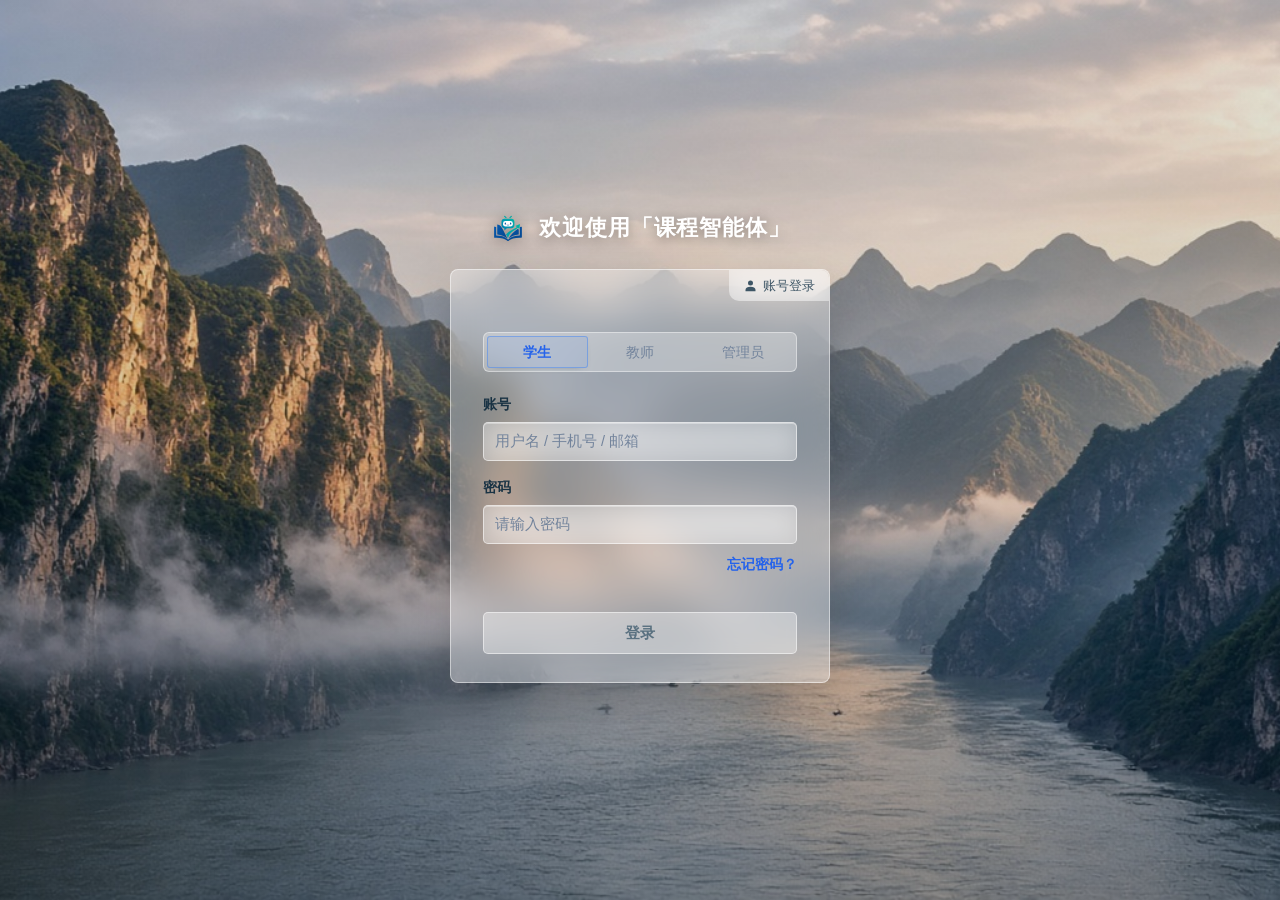
==== commit b35413ab: "教师对话内出题预览并按当前课程适配智能体，同时修复学生驾驶舱加载失败。 对话出题改为生成产物与停靠预览，缺题量时用选项询问；越界判定改为课程无关的教学任务边界；身份绑定当前课名；驾驶舱不再因 desc" ====
--- a/index.html
+++ b/index.html
@@ -5,8 +5,8 @@
 <meta name="viewport" content="width=device-width, initial-scale=1">
 <title>登录 · 课程智能体</title>
 <link rel="stylesheet" href="assets/css/base.css">
-<link rel="stylesheet" href="assets/css/app.css?v=20261014-login3">
-<link rel="stylesheet" href="assets/css/refresh.css?v=20261014-login3">
+<link rel="stylesheet" href="assets/css/app.css?v=20261019-blue">
+<link rel="stylesheet" href="assets/css/refresh.css?v=20261019-blue">
 <script src="assets/js/ui-enhancements.js" defer></script>
 </head>
 <body>
--- a/assets/css/base.css
+++ b/assets/css/base.css
@@ -500,11 +500,12 @@
 .tbl--compact td { padding: 8px 12px; }
 
 /* ---------- 11. List ---------- */
-.list { display: flex; flex-direction: column; }
+.list { display: flex; flex-direction: column; min-width: 0; overflow-x: hidden; }
 .list__item {
   display: flex; align-items: flex-start; gap: 12px;
   padding: 13px 18px; border-bottom: 1px solid var(--border-soft);
   transition: background var(--t-fast); position: relative;
+  min-width: 0; max-width: 100%;
 }
 .list__item:last-child { border-bottom: none; }
 .list__item:hover { background: var(--surface-2); }
--- a/assets/css/app.css
+++ b/assets/css/app.css
@@ -1,4 +1,4 @@
-/* ==========================================================================
+﻿/* ==========================================================================
    课程智能体系统 · 业务组件样式
    ========================================================================== */
 
@@ -16,6 +16,30 @@
 }
 
 /* ---------- 欢迎横幅 ---------- */
+/* ---------- 三端个人中心与头像裁剪 ---------- */
+.avatar img { width: 100%; height: 100%; object-fit: cover; border-radius: inherit; display: block; }
+.user-chip__info > span { display: block; overflow: hidden; text-overflow: ellipsis; white-space: nowrap; }
+.profile-center { display: grid; gap: 20px; }
+.profile-center__fields { border: 0; padding: 0; margin: 0; min-width: 0; display: grid; gap: 12px; }
+.profile-center__fields:disabled { opacity: .65; }
+.profile-center__identity { display: flex; align-items: center; gap: 14px; }
+.profile-center__identity h3 { margin: 0 0 4px; }
+.profile-center__identity p { margin: 0; overflow-wrap: anywhere; }
+.profile-center__avatar { width: 72px; height: 72px; flex: 0 0 72px; font-size: 26px; }
+.profile-center__password { padding-top: 18px; border-top: 1px solid var(--border); }
+.avatar-crop { display: grid; justify-items: center; gap: 14px; }
+.avatar-crop > p { margin: 0; line-height: 1.7; }
+.avatar-crop__frame { position: relative; width: min(320px, 100%); aspect-ratio: 1; overflow: hidden; border: 1px solid var(--border); border-radius: 8px; }
+.avatar-crop__frame canvas { display: block; width: 100%; height: 100%; cursor: grab; touch-action: none; }
+.avatar-crop__frame canvas:active { cursor: grabbing; }
+.avatar-crop__frame canvas:focus-visible { outline: 3px solid var(--brand-500); outline-offset: -3px; }
+.avatar-crop__guide { position: absolute; inset: 0; border: 1px solid rgba(255,255,255,.85); border-radius: 50%; box-shadow: 0 0 0 100px rgba(0,0,0,.35); pointer-events: none; }
+.avatar-crop__zoom { display: flex; align-items: center; gap: 12px; width: min(320px, 100%); font-size: 13px; }
+.avatar-crop__zoom input { min-width: 0; flex: 1; accent-color: var(--brand-500); }
+.account-person { display: flex; align-items: center; gap: 9px; }
+.account-person > div { min-width: 0; }
+.account-person__signature { display: block; max-width: 240px; color: var(--text-3); font-size: 12px; overflow: hidden; text-overflow: ellipsis; white-space: nowrap; }
+
 /* 卡片头部 · 垂直堆叠 modifier（标题在上、徽章在下） */
 .card__head--col {
   flex-direction: column;
@@ -55,7 +79,7 @@
 .dash-live-empty,
 .dash-live-picker__empty { min-height: 100%; display: flex; align-items: center; justify-content: center; color: var(--text-3); font-size: 14px; }
 .dash-live-picker { height: 100%; position: relative; background: var(--surface-2); padding: 8px 10px; }
-.dash-live-picker__options { height: 100%; min-height: 0; display: flex; flex-wrap: wrap; align-content: flex-start; gap: 6px; overflow-y: auto; }
+.dash-live-picker__options { height: 100%; min-height: 0; display: flex; flex-wrap: wrap; align-content: flex-start; gap: 6px; overflow-x: hidden; overflow-y: auto; }
 .dash-live-student-option { width: auto; flex: 0 0 auto; display: flex; align-items: center; padding: 7px 12px; border: 1px solid transparent; border-radius: var(--r-sm); background: transparent; color: var(--text); text-align: left; cursor: pointer; }
 .dash-live-student-option:hover { background: var(--surface); border-color: var(--border); }
 .dash-live-student-option.is-active { background: var(--brand-soft); border-color: var(--brand-300, var(--brand-500)); }
@@ -94,6 +118,16 @@
 .hero__stat { display: flex; flex-direction: column; gap: 4px; min-width: 96px; }
 /* 签到网格尽量平铺：不限制右栏宽度上限，让热力图吃满可用宽度 */
 .hero__stat--streak { min-width: 320px; max-width: 100%; width: 100%; }
+
+/* 学习驾驶舱：减少欢迎信息后的留白，让学习日历占据更多横向空间。 */
+@media (min-width: 1001px) {
+  .hero--learning {
+    display: grid;
+    grid-template-columns: minmax(260px, 1fr) minmax(0, 2.2fr);
+  }
+  .hero--learning > .hero__main,
+  .hero--learning > .hero__stats { min-width: 0; }
+}
 
 /* ---------- 学习贡献图（GitHub 风格：列 = 一周，行 = 周一…周日；
    起点为学期第 1 周（8/31），周数由后端给，未来日期用 is-future 区分）---------- */
@@ -265,8 +299,8 @@
   flex: 1; height: 30px; border-radius: 8px; border: 1px solid var(--border);
   background: var(--surface-2); font-size: 13px; color: var(--text-2); cursor: pointer;
 }
-.kp-tabs button.on { background: rgba(15,118,110,.12); border-color: #5eead4; color: var(--brand); font-weight: 600; }
-.kp-side__body { flex: 1; min-height: 0; overflow-y: auto; padding: 12px 14px 16px; }
+.kp-tabs button.on { background: var(--brand-soft, rgba(59,130,246,.12)); border-color: var(--brand-300, #93c5fd); color: var(--brand); font-weight: 600; }
+.kp-side__body { flex: 1; min-height: 0; overflow-x: hidden; overflow-y: auto; padding: 12px 14px 16px; }
 .kp-sec { margin-bottom: 16px; }
 .kp-sec__t {
   display: flex; align-items: center; gap: 7px; font-size: 13px; font-weight: 700;
@@ -537,7 +571,14 @@
   transition: grid-template-columns .25s ease;
 }
 .chat-shell.is-history-open {
-  grid-template-columns: minmax(0, 1fr) 264px; gap: 18px;
+  grid-template-columns: minmax(0, 1fr) 280px; gap: 0;
+}
+.chat-shell.is-preview-open {
+  grid-template-columns: minmax(0, 1fr) minmax(380px, 44%); gap: 0;
+}
+.chat-shell.is-history-open .chat,
+.chat-shell.is-preview-open .chat {
+  border-top-right-radius: 0; border-bottom-right-radius: 0;
 }
 .chat {
   height: var(--chat-height); min-width: 0; min-height: 0;
@@ -614,52 +655,135 @@
   object-fit: contain; border-radius: 0;
 }
 .msg--me .msg__av { background: linear-gradient(135deg, var(--cyan-500), #0ea5e9); }
+.msg--me .msg__av img { width: 100%; height: 100%; object-fit: cover; border-radius: inherit; display: block; }
 .msg__wrap { min-width: 0; max-width: 82%; }
 .msg--me .msg__wrap { display: flex; flex-direction: column; align-items: flex-end; }
+.chat { font-size: 16.5px; }
 .bubble {
-  padding: 11px 14px; border-radius: var(--r-md); font-size: 14.5px; line-height: 1.72;
-  background: var(--surface-2); border: 1px solid var(--border-soft);
-}
-/* 己方气泡：2026-10-08 按用户要求「颜色变淡一点」—— 由 --brand-500 原色兑 13% 白，
-   即 #0d9488 → #2da298（白字对比度 3.7:1 → 3.1:1，仍可读；想再淡就调这个百分比）。 */
+  padding: 10px 16px; border-radius: 8px; font-size: 16.5px; line-height: 1.75;
+  background: #f2f3f5; border: 0; color: #1f2329;
+}
+/* 己方气泡：浅灰圆角，深色字，对齐常见聊天里右侧那条消息。 */
 .msg--me .bubble {
-  background: color-mix(in srgb, var(--brand-500) 87%, #fff);
-  border-color: color-mix(in srgb, var(--brand-500) 87%, #fff);
-  color: #fff; border-bottom-right-radius: var(--r-xs);
-}
-.msg--ai .bubble { padding: 4px 0; border: 0; background: transparent; }
+  background: #f2f3f5;
+  border: 0;
+  color: #1f2329;
+  border-radius: 8px;
+}
+.msg--ai .bubble { padding: 4px 0; border: 0; background: transparent; color: inherit; }
 .msg--ai .msg__wrap { flex: 1; max-width: calc(100% - 41px); }
+.msg--ai .bubble__body {
+  font-size: 16.5px; line-height: 1.9; color: var(--text);
+}
+.msg--ai .bubble__body p {
+  text-indent: 2em; margin: 0 0 12px;
+}
+.msg--ai .bubble__body p:last-child { margin-bottom: 0; }
 .bubble p + p { margin-top: 9px; }
 /* 强调一律用「本色加粗」而不是变色（2026-10-08 用户要求）：
    原先用 --brand-300 浅蓝，对比度低且与「链接/可点」的视觉语义混淆。 */
 .bubble strong { color: var(--text); font-weight: 700; }
-.msg--me .bubble strong { color: #fff; }
-.bubble ol, .bubble ul { padding-left: 18px; margin: 8px 0; }
-.bubble li { list-style: revert; margin-bottom: 4px; }
+.msg--me .bubble strong { color: #1f2329; }
+.bubble ol, .bubble ul { padding-left: 1.2em; margin: 8px 0; font-size: 16.5px; }
+.bubble li { list-style: revert; margin-bottom: 6px; font-size: 16.5px; line-height: 1.75; }
 .bubble code {
-  font-family: var(--font-num); font-size: 13.5px; padding: 1px 5px;
+  font-family: var(--font-num); font-size: 16.5px; padding: 1px 5px;
   background: var(--surface-3); border-radius: var(--r-xs);
 }
 .msg__meta { display: flex; align-items: center; gap: 8px; margin-top: 6px; font-size: 12px; color: var(--text-3); }
-.msg__acts { display: flex; gap: 2px; }
+.msg__acts { display: flex; gap: 4px; }
 /* AI 建议的界面动作按钮（工具 suggest_action → 前端渲染，点击才生效） */
 .msg__agent-acts { display: flex; flex-wrap: wrap; gap: 8px; margin-top: 12px; }
+.msg__preview-slot { flex-basis: 100%; display: block; }
+.agent-progress {
+  display: grid; gap: 8px; padding: 10px 12px;
+  border: 1px solid var(--border-soft); border-radius: var(--r-sm);
+  background: var(--surface-2);
+}
+.agent-progress__row { display: flex; align-items: center; gap: 8px; font-size: 13px; }
+.agent-progress__row b { font-weight: 650; }
+.agent-progress__count { margin-left: auto; color: var(--text-3); font-variant-numeric: tabular-nums; }
+.agent-progress__dot {
+  width: 8px; height: 8px; border-radius: 50%; flex: 0 0 auto;
+  background: var(--brand-500); animation: gen-progress-blink 1.15s ease-in-out infinite;
+}
+.agent-progress__bar {
+  height: 4px; border-radius: 99px; background: var(--surface-3); overflow: hidden;
+}
+.agent-progress__bar > i {
+  display: block; height: 100%; border-radius: inherit;
+  background: var(--brand-500); transition: width .35s ease;
+}
+.agent-choices { display: grid; gap: 8px; margin-top: 12px; }
+.agent-choices__prompt { margin: 0; font-size: 13px; color: var(--text-2); }
+.agent-choices__list { display: flex; flex-wrap: wrap; gap: 8px; }
+.agent-choice {
+  appearance: none; cursor: pointer; border: 1px solid var(--border);
+  background: var(--surface); color: var(--text);
+  border-radius: 999px; padding: 7px 14px; font-size: 13px; line-height: 1.3;
+  transition: border-color var(--t-fast), background var(--t-fast), color var(--t-fast);
+}
+.agent-choice:hover:not(:disabled) {
+  border-color: var(--brand-400); color: var(--brand-700); background: var(--surface-2);
+}
+.agent-choice.is-picked {
+  border-color: var(--brand-500); background: var(--brand-500); color: #fff;
+}
+.agent-choice:disabled { cursor: default; opacity: .7; }
 /* 只读建议的标识：与「待批准写操作」卡片（.confirm-card）在文案 + 样式上双重区分 */
 .msg__acts-tag {
   flex: 0 0 100%; display: inline-flex; align-items: center; gap: 4px;
   font-size: 12px; color: var(--text-3);
 }
 .msg__acts-tag svg { width: 12px; height: 12px; }
+/* 2026-10-15 第二轮调整：参考用户提供的扁平设计图重做样式
+   ① 外围方框再缩（36→28）、svg 缩（20→16），贴近图里的紧凑间距；
+   ② 默认态完全透明、无描边——只有 hover 时浮现 surface-3 底色；
+   ③ 点赞/点踩激活态：实心品牌色（绿/红）作底 + 拇指 path 填白色 0.92（正确填充示范）；
+   ④ copy 图标也具备"激活后填色"语义（点过之后短暂高亮）；
+   ⑤ 取消点赞不再弹反馈 Toast、也不再打后端（已在 agent-chat.js 处理）；
+   ⑥ Toast 改为只在「没帮助」时弹出；
+   ⑦ 默认态显式声明 [data-fb-fill] 无填充、stroke 跟随 currentColor，
+      取消点赞/点踩时去掉 .is-on 后级联自动回到描边态（无填充）。 */
 .msg__acts button {
-  width: 24px; height: 24px; border-radius: var(--r-xs); color: var(--text-3);
+  width: 28px; height: 28px; border-radius: var(--r-sm); color: var(--text-3);
   display: grid; place-items: center; transition: all var(--t-fast);
+  background: transparent; border: none; cursor: pointer; padding: 0;
 }
 .msg__acts button:hover { background: var(--surface-3); color: var(--text); }
-.msg__acts svg { width: 13px; height: 13px; }
+.msg__acts svg { width: 16px; height: 16px; }
+/* 默认/取消态：[data-fb-fill] 标记的 path 保持描边（fill:none），
+   这样取消点赞/点踩时去掉 .is-on 即可让内部矩形自动回归「无填充」的默认描边态 */
+.msg__acts svg [data-fb-fill] { fill: none; }
+/* 点赞/点踩激活：实心品牌色底，拇指 path 内部填白（不是半透明） */
+.msg__acts button[data-fb="up"].is-on,
+.msg__acts button[data-fb="down"].is-on {
+  color: #fff;
+  animation: thumb-pop .42s var(--ease, ease-out);
+}
+.msg__acts button[data-fb="up"].is-on { background: var(--brand-500, #22c55e); }
+.msg__acts button[data-fb="down"].is-on { background: #ef4444; }
+/* 正确填充示范：data-fb-fill 标记的 path（拇指主体/copy 内矩形）在激活态
+   填白色 0.92，让"实心拇指"在彩色底里清晰可见，不再只是描边。 */
+.msg__acts button[data-fb="up"].is-on svg [data-fb-fill],
+.msg__acts button[data-fb="down"].is-on svg [data-fb-fill] {
+  fill: #ffffff;
+  fill-opacity: 0.92;
+  stroke: #ffffff;
+  stroke-opacity: 0.92;
+}
+.msg__acts button[data-fb="up"].is-on svg,
+.msg__acts button[data-fb="down"].is-on svg { fill-opacity: 1; }
+@keyframes thumb-pop {
+  0%   { transform: scale(1); }
+  35%  { transform: scale(1.28); }
+  60%  { transform: scale(.94); }
+  100% { transform: scale(1); }
+}
 /* 用户气泡内的附件 chips（随消息展示，历史会话从 toolLog 重建） */
 .bubble__atts { display: flex; flex-wrap: wrap; gap: 6px; margin-top: 8px; }
-.msg--me .att-chip { background: rgba(255,255,255,.16); border-color: rgba(255,255,255,.32); color: #fff; }
-.msg--me .att-chip svg { color: #fff; }
+.msg--me .att-chip { background: rgba(0,0,0,.05); border-color: rgba(0,0,0,.08); color: #1f2329; }
+.msg--me .att-chip svg { color: #1f2329; }
 
 /* 溯源引用卡 */
 .cite {
@@ -686,7 +810,7 @@
 }
 .cite-item__meta { margin-top: 5px; font-size: 12px; color: var(--text-3); font-family: var(--font-num); }
 
-/* 输入区：圆角与阴影包住正文和技能区 */
+/* 输入区：加号菜单使用原生 popover，避免被聊天滚动区裁切。 */
 .chat__input { flex: 0 0 auto; width: 100%; max-width: 888px; margin: 0 auto; padding: 8px 24px 18px; background: var(--surface); }
 .composer {
   display: flex; flex-direction: column;
@@ -714,7 +838,7 @@
 .composer textarea:focus { outline: none; }
 .composer__acts { display: flex; gap: 8px; align-items: center; width: 100%; }
 
-/* 已有对话：矮单行输入，给回复列表让出高度；技能条收起（已选技能仍以 chip 显示）。 */
+/* 已有对话：矮单行输入，给回复列表让出高度；已选功能以 chip 显示。 */
 .chat:not(.chat--empty) .chat__input { padding: 4px 24px 10px; }
 .chat:not(.chat--empty) .composer { border-radius: 16px; }
 .chat:not(.chat--empty) .composer__body {
@@ -731,7 +855,6 @@
   min-height: 32px; max-height: 88px; padding: 5px 0;
 }
 .chat:not(.chat--empty) .composer__send { order: 3; margin-left: 0; }
-.chat:not(.chat--empty) .skill-row { display: none; }
 .composer__upload,
 .composer__send {
   display: grid; place-items: center;
@@ -747,32 +870,31 @@
   background: transparent;
   box-shadow: 0 4px 14px rgba(16, 43, 61, .18);
 }
+.composer__upload:disabled { opacity: .45; cursor: not-allowed; box-shadow: none; }
+.composer__upload[aria-expanded="true"] { background: var(--surface-2); color: var(--brand-600); }
+.composer-menu {
+  position: fixed; inset: auto; margin: 0; padding: 8px;
+  border: 1px solid var(--border); border-radius: 16px;
+  background: var(--surface); color: var(--text);
+  box-shadow: 0 10px 36px rgba(16, 43, 61, .16);
+  overflow-y: auto; overscroll-behavior: contain;
+}
+.composer-menu__title { padding: 6px 10px; margin: 0; font-size: 12px; font-weight: 500; color: var(--text-3); }
+.composer-menu__section { display: flex; align-items: center; justify-content: space-between; gap: 8px; padding: 10px 10px 5px; margin-top: 5px; border-top: 1px solid var(--border-soft); color: var(--text-3); font-size: 12px; }
+.composer-menu__item { display: flex; align-items: center; gap: 10px; width: 100%; min-height: 40px; padding: 9px 10px; border: 0; border-radius: 10px; background: transparent; color: var(--text-2); text-align: left; font-size: 13.5px; cursor: pointer; }
+.composer-menu__item:hover, .composer-menu__back:hover { background: var(--surface-2); color: var(--brand-600); }
+.composer-menu__item:focus-visible, .composer-menu__back:focus-visible { outline: 2px solid var(--brand-400); outline-offset: -2px; }
+.composer-menu__item span { flex: 1; min-width: 0; overflow-wrap: anywhere; }
+.composer-menu__item svg { width: 16px; height: 16px; flex: 0 0 16px; color: var(--brand-500); }
+.composer-menu__item svg:last-child:not(:first-child) { width: 14px; height: 14px; flex-basis: 14px; color: var(--text-3); }
+.composer-menu__back { border: 0; border-radius: 6px; padding: 3px 6px; background: transparent; color: var(--text-3); font-size: 12px; cursor: pointer; }
 .composer__send { margin-left: auto; background: #e6e8eb; color: #8d939c; }
 .composer__send.is-ready { background: #2c2f33; color: #fff; }
 .composer__send.is-ready:hover { background: #1b1d20; }
 .composer__send.is-stopping { background: #e6e8eb; color: #3c4148; }
 .composer__send.is-stopping:hover { background: #d9dce1; }
 
-/* 技能放在对话框阴影内的底栏 */
-.skill-row {
-  display: flex; flex-wrap: wrap; justify-content: flex-start; gap: 8px;
-  margin: 0; padding: 10px 14px 12px;
-  background: var(--surface-2);
-  border-top: 1px solid var(--border-soft);
-}
-.skill-row[hidden] { display: none; }
-.skill-pill {
-  display: inline-flex; align-items: center; gap: 6px;
-  height: 34px; padding: 0 14px;
-  border: 1px solid var(--border); border-radius: 999px;
-  background: var(--surface); color: var(--text-2);
-  font-size: 13.5px; font-weight: 600; line-height: 1;
-  transition: border-color var(--t-fast), color var(--t-fast), background var(--t-fast);
-}
-.skill-pill:hover { border-color: var(--brand-400); color: var(--text); background: var(--surface-2); }
-.skill-pill svg { width: 15px; height: 15px; flex: 0 0 15px; color: var(--brand-500); }
-.skill-pill--prompt { padding-right: 12px; }
-.skill-pill--prompt svg { width: 14px; height: 14px; flex-basis: 14px; color: var(--text-3); }
+/* 已选择的快捷功能仍显示在输入框中。 */
 .skill-chip { display: flex; }
 .skill-chip[hidden] { display: none; }
 .skill-chip__body {
@@ -849,7 +971,8 @@
 .ask-item svg { width: 14px; height: 14px; flex: 0 0 14px; margin-top: 2px; color: var(--brand-400); }
 
 @media (max-width: 1180px) {
-  .chat-shell.is-history-open { grid-template-columns: minmax(0, 1fr) 224px; gap: 12px; }
+  .chat-shell.is-history-open { grid-template-columns: minmax(0, 1fr) 240px; gap: 0; }
+  .chat-shell.is-preview-open { grid-template-columns: minmax(0, 1fr) minmax(300px, 48%); gap: 0; }
   .chat__intro { padding-bottom: 22px; }
 }
 @media (max-width: 760px) {
@@ -864,7 +987,6 @@
   .chat:not(.chat--empty) .chat__input { padding: 4px 14px 8px; }
   .chat__log { padding: 20px 14px; }
   .composer__body { padding: 12px 12px 8px; }
-  .skill-pill { height: 32px; padding: 0 12px; font-size: 13px; }
   .chat-shell .chat__history { height: 240px; }
 }
 
@@ -966,6 +1088,12 @@
 /* 错题详情弹窗内的选项：只读，无交互感 */
 .opts--readonly .opt { cursor: default; }
 .opts--readonly .opt:hover { background: var(--surface); border-color: var(--border); }
+.an-wrong-options .opt.is-right:hover { background: var(--ok-soft); border-color: var(--ok); }
+.an-wrong-options .opt.is-wrong:hover { background: var(--danger-soft); border-color: var(--danger); }
+.an-wrong-options .opt { flex-wrap: wrap; }
+.an-wrong-options .an-option-text { flex: 1; min-width: 0; overflow-wrap: anywhere; }
+.an-wrong-options .an-option-stat { margin-left: auto; flex: 0 0 auto; font-size: 12px; white-space: nowrap; }
+.an-option-basis { margin: 8px 0 0; }
 
 /* ---------- 掌握矩阵 ---------- */
 .matrix { display: flex; flex-direction: column; }
@@ -1106,13 +1234,58 @@
 /* 异常预警列表：只展示 4 条，其余在卡内滚动
    （可见高度由 monitor.js 按首张卡片真实高度算出，这里只负责滚动条与卡片对齐） */
 .card--alerts { align-self: start; }
-#alList.alert-list--scroll { overflow-y: auto; }
+#stuList, #alList { overflow-x: hidden; min-width: 0; }
+.monitor-student-grid > .card--alerts { align-self: stretch; }
+.monitor-student-card > .card__body { position: relative; min-height: 0; }
+.monitor-student-card #stuList { position: absolute; inset: 0; overflow-y: auto; }
+@media (max-width: 1280px) {
+  .monitor-student-card > .card__body { position: static; }
+  .monitor-student-card #stuList { position: static; max-height: min(52vh,560px); }
+}
+#alList.alert-list--scroll { overflow-x: hidden; overflow-y: auto; }
 #alList.alert-list--scroll::-webkit-scrollbar { width: 6px; }
 #alList.alert-list--scroll::-webkit-scrollbar-track { background: var(--surface-3); border-radius: var(--r-full); }
 #alList.alert-list--scroll::-webkit-scrollbar-thumb { background: var(--brand-300); border-radius: var(--r-full); }
 #alList.alert-list--scroll::-webkit-scrollbar-thumb:hover { background: var(--brand-400); }
 
 /* ---------- 教师端：热力图辅助 ---------- */
+.card__head--heat { flex-wrap: wrap; row-gap: 8px; }
+.heat-stu-search[hidden] { display: none !important; }
+.heat-bar-meta {
+  display: flex; align-items: center; gap: 10px; flex-wrap: wrap;
+  margin-bottom: 10px; min-height: 28px;
+}
+.heat-bar-meta[hidden] { display: none !important; }
+.heat-bar-meta__name { font-size: 15px; font-weight: 650; }
+.heat-bar-stage { position: relative; padding: 0 28px; }
+.heat-bar-nav {
+  position: absolute; top: 50%; transform: translateY(-50%);
+  z-index: 4; width: 42px; height: 42px; padding: 0;
+  border: none; border-radius: var(--r-full);
+  background: transparent; color: var(--text);
+  cursor: pointer; display: grid; place-items: center;
+  filter: drop-shadow(0 0 3px rgba(255,255,255,.95));
+  transition: background var(--t-fast), box-shadow var(--t-fast), color var(--t-fast), filter var(--t-fast);
+}
+.heat-bar-nav[hidden] { display: none !important; }
+.heat-bar-nav--prev { left: 0; }
+.heat-bar-nav--next { right: 0; }
+.heat-bar-nav svg { width: 22px; height: 22px; }
+.heat-bar-nav:hover {
+  background: rgba(15, 42, 74, .14);
+  color: var(--text);
+  filter: none;
+  box-shadow: 0 2px 12px rgba(15, 42, 74, .18);
+}
+.hm-axis-tip {
+  position: absolute; z-index: 8; pointer-events: none;
+  padding: 5px 9px; max-width: 240px;
+  background: var(--surface); border: 1px solid var(--border);
+  border-radius: 8px; box-shadow: 0 8px 28px rgba(0,0,0,.18);
+  font-size: 12px; color: var(--text); line-height: 1.4;
+  white-space: nowrap;
+}
+.hm-axis-tip[hidden] { display: none !important; }
 .hm-legend { display: flex; align-items: center; gap: 8px; font-size: 12.5px; color: var(--text-3); }
 .hm-legend__bar {
   width: 132px; height: 10px; border-radius: var(--r-full);
@@ -1176,7 +1349,7 @@
 .gen-kp__list { margin-top: 8px; }
 .gen-kp__list[hidden] { display: none; }
 .gen-material-list {
-  max-height: 148px; overflow-y: auto; margin-top: 8px;
+  max-height: 148px; overflow-x: hidden; overflow-y: auto; margin-top: 8px;
   scrollbar-width: thin; scrollbar-color: var(--brand-300) var(--surface-3);
 }
 .gen-material-list .file-item { width: 100%; text-align: left; font: inherit; color: inherit; cursor: pointer; }
@@ -1190,7 +1363,7 @@
 .upload--compact b { display: block; font-size: 13px; line-height: 1.3; }
 .upload--compact .upload__text span { font-size: 11.5px; }
 .gen-kp-scroll {
-  max-height: 148px; overflow-y: auto; padding: 2px 7px 2px 0;
+  max-height: 148px; overflow-x: hidden; overflow-y: auto; padding: 2px 7px 2px 0;
   scrollbar-width: thin; scrollbar-color: var(--brand-300) var(--surface-3);
 }
 .gen-kp-scroll::-webkit-scrollbar { width: 6px; }
@@ -1202,7 +1375,7 @@
   border-radius: var(--r-xs); background: var(--surface);
 }
 .gen-result-scroll {
-  max-height: min(70vh, 720px); overflow-y: auto; padding-right: 8px;
+  max-height: min(70vh, 720px); overflow-x: hidden; overflow-y: auto; padding-right: 8px;
   scrollbar-width: thin; scrollbar-color: var(--brand-300) var(--surface-3);
   display: flex; flex-direction: column;
 }
@@ -1228,12 +1401,62 @@
 
 /* ---------- 题库管理滚动区域 ---------- */
 .bank-table-scroll {
-  max-height: min(62vh, 640px); overflow: auto;
+  max-height: min(62vh, 640px); overflow-x: hidden; overflow-y: auto;
   scrollbar-width: thin; scrollbar-color: var(--brand-300) var(--surface-3);
 }
 .bank-table-scroll::-webkit-scrollbar { width: 6px; height: 6px; }
 .bank-table-scroll::-webkit-scrollbar-track { background: var(--surface-3); border-radius: var(--r-full); }
 .bank-table-scroll::-webkit-scrollbar-thumb { background: var(--brand-300); border-radius: var(--r-full); }
+
+/* 教师试卷工作区 */
+.exam-workspace { display: flex; flex-direction: column; min-height: 0; }
+.exam-workspace h3, .exam-workspace h4 { margin: 0; }
+.exam-list-body, .exam-editor-body { min-height: 0; overflow-x: hidden; overflow-y: auto; }
+.exam-list { display: grid; grid-template-columns: repeat(auto-fit, minmax(280px, 1fr)); gap: 14px; margin-top: 18px; }
+.exam-list-card, .exam-question { border: 1px solid var(--border); border-radius: var(--r-md); padding: 16px; background: var(--surface); }
+.exam-list-card { display: flex; flex-direction: column; gap: 10px; }
+.exam-list-card p { margin: 0; }
+.exam-list-card > .row:last-child { margin-top: auto; padding-top: 6px; }
+.exam-validation { overflow-wrap: anywhere; }
+.exam-fields { padding: 0; margin: 0; border: 0; min-width: 0; }
+.exam-settings { display: grid; grid-template-columns: minmax(160px, 1fr) 130px 190px; gap: 14px; }
+.exam-settings .stack { gap: 6px; }
+.exam-items { display: flex; flex-direction: column; gap: 12px; }
+.exam-score { width: 85px; padding: 5px 8px; }
+.exam-score[readonly] { background: var(--surface-2); }
+.exam-stem { white-space: pre-wrap; overflow-wrap: anywhere; margin: 12px 0; }
+.exam-question summary { cursor: pointer; }
+.exam-question-detail { padding-top: 10px; line-height: 1.8; }
+.exam-question-detail img { max-width: 100%; max-height: 280px; object-fit: contain; }
+.exam-footer { display: flex; align-items: center; gap: 12px; padding: 14px 18px; border-top: 1px solid var(--border); flex-wrap: wrap; }
+.exam-footer > div { flex: 1 1 250px; line-height: 1.8; }
+.exam-kp-picker { position: relative; min-width: 160px; }
+#examBankSearch > .select { width: auto; flex: 0 1 170px; min-width: 130px; }
+.exam-kp-picker__toggle { display: flex; align-items: center; justify-content: space-between; gap: 10px; padding-right: 11px; background-image: none; list-style: none; cursor: pointer; }
+.exam-kp-picker__toggle::-webkit-details-marker { display: none; }
+.exam-kp-picker__toggle svg { width: 14px; height: 14px; flex-shrink: 0; }
+.exam-kp-picker__panel { position: absolute; top: calc(100% + 6px); left: 0; z-index: 20; width: min(300px, 75vw); padding: 10px; background: var(--surface); border: 1px solid var(--border); border-radius: var(--r-sm); box-shadow: var(--shadow); }
+.exam-kp-picker__options { display: flex; flex-direction: column; gap: 2px; max-height: 240px; overflow-y: auto; margin-top: 6px; }
+.exam-kp-picker__options label { display: flex; align-items: center; gap: 8px; padding: 7px 5px; cursor: pointer; font-size: 13px; overflow-wrap: anywhere; }
+.exam-kp-picker__options label:hover { background: var(--surface-2); }
+.exam-kp-picker__options input { flex: 0 0 auto; accent-color: var(--brand-500); }
+.exam-bank-list { max-height: 55vh; overflow-x: hidden; overflow-y: auto; margin: 12px 0; }
+.exam-bank-item { display: grid; grid-template-columns: minmax(0, 1fr) auto; align-items: center; gap: 12px; padding: 14px; border-bottom: 1px solid var(--border); }
+.exam-bank-question { display: flex; flex-direction: column; align-items: flex-start; gap: 7px; min-width: 0; width: 100%; padding: 0; border: 0; background: transparent; color: inherit; text-align: left; cursor: pointer; }
+.exam-bank-question:focus-visible { outline: 2px solid var(--brand-500); outline-offset: 4px; border-radius: var(--r-sm); }
+.exam-bank-question:hover .exam-bank-stem { color: var(--brand-600); }
+.exam-bank-stem { white-space: pre-wrap; overflow-wrap: anywhere; font-weight: 650; }
+.exam-bank-question .row { gap: 6px; }
+.exam-bank-item > .btn { flex-shrink: 0; }
+@media (max-width: 700px) {
+  .exam-kp-picker { flex: 1 1 100%; min-width: 0; }
+  .exam-kp-picker__panel { width: 100%; }
+  .exam-settings { grid-template-columns: 1fr 1fr; }
+  .exam-settings > label:first-child { grid-column: 1 / -1; }
+  .exam-footer .btn { flex: 1; }
+  .exam-bank-item { grid-template-columns: minmax(0, 1fr); align-items: stretch; }
+  .exam-bank-item > .btn { justify-self: end; }
+}
 .bank-pagination {
   display: flex; align-items: center; justify-content: center; gap: 5px;
   padding: 12px 14px; border-top: 1px solid var(--border-soft);
@@ -1367,6 +1590,37 @@
 .gen-q__opt.is-answer { background: var(--ok-soft); color: var(--ok); font-weight: 600; }
 .gen-q__opt i { font-family: var(--font-num); font-weight: 700; font-style: normal; flex: 0 0 auto; }
 
+/* 对话内生成物预览：贴在对话右侧，与历史会话同一侧栏，不盖住对话 */
+.chat__side {
+  height: var(--chat-height); min-width: 0;
+  display: flex; flex-direction: column; overflow: hidden;
+  border-radius: 0; border: none; border-left: 1px solid var(--border);
+  box-shadow: none; background: var(--surface);
+}
+.chat__side[hidden] { display: none !important; }
+.chat__side-head {
+  display: flex; align-items: center; gap: 10px; flex: 0 0 auto;
+  padding: 12px 16px; border-bottom: 1px solid var(--border-soft);
+}
+.chat__side-head h3 {
+  font-size: 14px; font-weight: 650; flex: 0 1 auto;
+  display: flex; align-items: center; gap: 8px; margin: 0;
+}
+.chat__side-head h3 svg { width: 16px; height: 16px; color: var(--brand-600); }
+.chat__side-body {
+  flex: 1 1 auto; min-height: 0; overflow-y: auto;
+  padding: 14px 16px; background: var(--surface-2);
+}
+.chat__side-foot {
+  display: flex; align-items: center; gap: 8px; flex: 0 0 auto; flex-wrap: wrap;
+  padding: 12px 16px; border-top: 1px solid var(--border-soft); background: var(--surface);
+}
+#agentPreviewWrap { z-index: 90; background: var(--overlay); backdrop-filter: blur(3px); }
+#agentPreviewWrap[hidden] { display: none !important; }
+.drawer.agent-preview { width: min(720px, 96vw); display: flex; flex-direction: column; }
+.drawer.agent-preview .chat__side-head,
+.drawer.agent-preview .chat__side-foot { background: var(--surface); }
+
 /* ---------- 干预策略 ---------- */
 .iv-card {
   border: 1px solid var(--border); border-radius: var(--r-md);
@@ -1415,9 +1669,18 @@
 .report__meta { display: flex; gap: 22px; flex-wrap: wrap; justify-content: center; font-size: 13px; color: var(--text-3); }
 
 /* ---------- 学情报告生成表单 ---------- */
+.report-scope-head {
+  display: flex; align-items: center; justify-content: space-between; gap: 12px;
+  margin-bottom: 6px;
+}
+.report-scope-all {
+  display: inline-flex; align-items: center; gap: 6px;
+  font-size: 13px; color: var(--text-2); cursor: pointer; user-select: none; white-space: nowrap;
+}
+.report-scope-all input { width: 15px; height: 15px; accent-color: var(--brand-500); }
 .report-scope-list {
   display: grid; grid-template-columns: repeat(2, minmax(0, 1fr)); gap: 8px;
-  max-height: 190px; overflow-y: auto; padding: 2px 4px 2px 0;
+  max-height: 190px; overflow-x: hidden; overflow-y: auto; padding: 2px 4px 2px 0;
   scrollbar-width: thin; scrollbar-color: var(--brand-300) var(--surface-3);
 }
 .report-scope-option {
@@ -1620,8 +1883,8 @@
 }
 .auth-card .btn--primary:hover { filter: none; }
 .auth-card .btn--primary.is-ready {
-  background: #0d9488;
-  border-color: #0d9488;
+  background: var(--brand-500, #3b82f6);
+  border-color: var(--brand-500, #3b82f6);
   color: #fff;
 }
 .auth-error { color: var(--danger); font-size: 13.5px; min-height: 18px; margin: -4px 0 12px; }
@@ -1643,7 +1906,7 @@
 /* ==========================================================================
    资源聚合 · 章节标签 + 点击展开 popup
    ========================================================================== */
-.chips-grouped { display: flex; flex-direction: column; gap: 8px; max-height: 300px; overflow-y: auto; padding-right: 2px; }
+.chips-grouped { display: flex; flex-direction: column; gap: 8px; max-height: 300px; overflow-x: hidden; overflow-y: auto; padding-right: 2px; }
 .chips-row { display: flex; align-items: center; gap: 6px; flex-wrap: wrap; }
 
 /* 章节 chip：紧凑徽章样式 */
@@ -1723,6 +1986,7 @@
 #view-resource #pathList {
   flex: 1 1 auto;
   min-height: 0;
+  overflow-x: hidden;
   overflow-y: auto;
   overscroll-behavior: contain;
 }
@@ -1730,6 +1994,7 @@
 #view-resource #resGrid {
   flex: 1 1 auto;
   min-height: 0;
+  overflow-x: hidden;
   overflow-y: auto;
   overscroll-behavior: contain;
 }
@@ -1758,6 +2023,7 @@
 #view-mastery #matrixBox {
   max-height: min(52vh, 560px);
   min-height: 240px;
+  overflow-x: hidden;
   overflow-y: auto;
   overscroll-behavior: contain;
 }
@@ -1832,6 +2098,8 @@
 .chat__history {
   height: var(--chat-height); min-width: 0;
   display: flex; flex-direction: column; overflow: hidden;
+  border-radius: 0; border: none; border-left: 1px solid var(--border);
+  box-shadow: none;
   animation: chat-history-slide-in .25s ease both;
 }
 .chat__history[hidden] { display: none !important; }
@@ -1942,6 +2210,7 @@
 .sr-empty p { color: var(--text-3); margin: 8px 0 16px; line-height: 1.7; max-width: 360px; }
 .report-archive-list {
   max-height: none;
+  overflow-x: hidden;
   overflow-y: auto;
   overscroll-behavior: contain;
 }
@@ -1985,3 +2254,276 @@
     max-height: min(62vh, 520px);
   }
 }
+/* 2026-10-14 学生端试卷测验 */
+.exam-filters { overflow: visible; position: relative; z-index: 1; }
+.exam-filters > .card__head { border-radius: var(--r-lg) var(--r-lg) 0 0; }
+.exam-filter-row { align-items: end; gap: 14px; flex-wrap: wrap; }
+.exam-search { position: relative; display: flex; flex: 1 1 280px; align-items: center; min-width: 220px; }
+.exam-search__icon { position: absolute; left: 12px; display: inline-flex; color: var(--text-3); pointer-events: none; }
+.exam-search__icon svg { width: 17px; height: 17px; }
+.exam-search input { width: 100%; min-height: 40px; padding: 8px 12px 8px 38px; border: 1px solid var(--border); border-radius: var(--r-sm); background: var(--surface); color: var(--text); }
+.exam-search input:focus { outline: 2px solid color-mix(in srgb, var(--brand-500) 22%, transparent); border-color: var(--brand-500); }
+.exam-kp-select, .exam-state-select { display: grid; gap: 5px; min-width: 0; }
+.exam-kp-select { flex: 0 1 240px; }
+.exam-state-select { flex: 0 1 160px; }
+.exam-kp-select .exam-kp-picker { min-width: 0; }
+.exam-kp-toggle { min-height: 40px; padding: 8px 36px 8px 12px; border: 1px solid var(--border); border-radius: var(--r-sm); background: var(--surface); color: var(--text); list-style: none; cursor: pointer; }
+.exam-kp-toggle::-webkit-details-marker { display: none; }
+.exam-kp-toggle:focus-visible { outline: 2px solid var(--brand-500); outline-offset: 2px; }
+.exam-kp-hint { margin: 6px 0; }
+.exam-select-wrap { position: relative; display: block; }
+.exam-select-wrap select { width: 100%; min-height: 40px; padding: 8px 36px 8px 12px; appearance: none; border: 1px solid var(--border); border-radius: var(--r-sm); background: var(--surface); color: var(--text); }
+.exam-select-wrap > svg { position: absolute; top: 50%; right: 11px; display: inline-flex; transform: translateY(-50%); pointer-events: none; color: var(--text-3); }
+.exam-select-wrap svg { width: 16px; height: 16px; }
+.exam-paper-list { display: grid; grid-template-columns: minmax(0, 1fr); gap: 12px; margin-top: 14px; }
+.exam-paper-card { display: flex; flex-direction: row; width: 100%; align-items: center; justify-content: space-between; gap: 18px; padding: 18px 20px; }
+.exam-paper-card__main { min-width: 0; flex: 1; }
+.exam-paper-card__title { gap: 10px; align-items: center; flex-wrap: wrap; }
+.exam-paper-card__title h3 { margin: 0; font-size: 16px; font-weight: 700; overflow-wrap: anywhere; }
+.exam-paper-card__meta { display: flex; gap: 7px; margin-top: 7px; color: var(--text-3); font-size: 12px; }
+.exam-kp-tags, .exam-paper-card__result { display: flex; flex-wrap: wrap; gap: 7px; margin-top: 10px; }
+.exam-paper-card__result { align-items: center; }
+.exam-start { flex: 0 0 auto; }
+.exam-highlight { padding: 0 1px; border-radius: 2px; background: color-mix(in srgb, var(--brand-500) 20%, transparent); color: var(--text); }
+.exam-session { overflow: hidden; }
+.exam-session__head { gap: 14px; padding: 15px 18px; border-bottom: 1px solid var(--border); }
+.exam-session__heading { display: grid; flex: 1; gap: 3px; min-width: 0; }
+.exam-session__heading b { overflow: hidden; text-overflow: ellipsis; white-space: nowrap; }
+.exam-session__heading span { color: var(--text-3); font-size: 12px; }
+.exam-session__progress { padding: 0 18px; }
+.exam-session__body { min-height: 260px; }
+.exam-question-meta { flex-wrap: wrap; gap: 7px; margin-bottom: 18px; }
+.exam-session .q-stem { white-space: pre-wrap; }
+.exam-save-status { min-height: 18px; margin-top: 18px; }
+.exam-session__foot { display: grid; gap: 14px; }
+.exam-question-nav { display: flex; flex-wrap: wrap; gap: 7px; }
+.exam-number { width: 34px; height: 34px; border: 1px solid var(--border); border-radius: 9px; background: var(--surface); color: var(--text-2); cursor: pointer; }
+.exam-number.is-current { border-color: var(--brand-500); color: var(--brand-600); box-shadow: inset 0 0 0 1px var(--brand-500); }
+.exam-number.is-answered { background: color-mix(in srgb, var(--brand-500) 12%, var(--surface)); }
+.exam-session__actions { justify-content: flex-end; flex-wrap: wrap; gap: 8px; }
+.exam-result-summary { padding: 26px; text-align: center; }
+.exam-result-header { display: flex; justify-content: space-between; align-items: flex-start; gap: 14px; margin-bottom: 24px; text-align: left; }
+.exam-result-header h2 { margin: 0 0 6px; }
+.exam-result-header p { margin: 0; color: var(--text-3); overflow-wrap: anywhere; }
+.exam-result-header .btn { flex-shrink: 0; }
+.exam-ranking-summary { gap: 10px; margin-bottom: 12px; }
+.exam-ranking-table { overflow: auto; max-height: 55vh; }
+.exam-ranking-table .tbl { min-width: 490px; }
+.exam-ranking-me { background: color-mix(in srgb, var(--brand-500) 10%, var(--surface)); }
+/* 教师试卷统计与学生查询 */
+.teacher-exam-results { display: grid; gap: 16px; min-width: 0; }
+.teacher-exam-results #teacherExamResultsBody { display: grid; gap: 16px; min-width: 0; }
+.teacher-exam-results__header { display: flex; align-items: flex-start; justify-content: space-between; flex-wrap: wrap; gap: 16px; padding: 18px 20px; overflow: visible; }
+.teacher-exam-results__header h2 { margin: 10px 0 0; font-size: 18px; overflow-wrap: anywhere; }
+.teacher-exam-results__tools { display: flex; justify-content: flex-end; align-items: center; gap: 10px; flex-wrap: wrap; }
+.teacher-exam-student-search { position: relative; width: 280px; max-width: calc(100vw - 64px); }
+.teacher-exam-student-search__input { display: flex; gap: 8px; align-items: center; padding-left: 10px; border: 1px solid var(--border); border-radius: var(--r-sm); background: var(--surface); }
+.teacher-exam-student-search__input > svg { flex: 0 0 16px; width: 16px; height: 16px; color: var(--text-3); }
+.teacher-exam-student-search__input .input { border: 0; padding-left: 0; min-width: 0; box-shadow: none; }
+.teacher-exam-student-search__input:focus-within { border-color: var(--brand-500); }
+.teacher-exam-student-options { position: absolute; top: calc(100% + 5px); right: 0; width: 100%; max-height: 222px; overflow-y: auto; z-index: 40; border: 1px solid var(--border); border-radius: var(--r-sm); background: var(--surface); box-shadow: var(--shadow); }
+.teacher-exam-student-options[hidden] { display: none; }
+.teacher-exam-student-options > p { margin: 0; padding: 14px; }
+.teacher-exam-student-option { display: flex; flex-direction: column; justify-content: center; width: 100%; height: 44px; box-sizing: border-box; padding: 4px 12px; text-align: left; border: 0; border-bottom: 1px solid var(--border-soft); background: transparent; color: var(--text); cursor: pointer; }
+.teacher-exam-student-option:hover, .teacher-exam-student-option[aria-selected="true"] { background: color-mix(in srgb, var(--brand-500) 10%, var(--surface)); }
+.teacher-exam-student-option > span, .teacher-exam-student-option > small { width: 100%; overflow: hidden; text-overflow: ellipsis; white-space: nowrap; }
+.teacher-exam-student-option > small { color: var(--text-3); font-size: 11px; }
+.teacher-exam-metrics { display: grid; grid-template-columns: repeat(4, minmax(0, 1fr)); gap: 12px; padding: 20px; }
+.teacher-exam-metrics > div { display: grid; text-align: center; gap: 6px; }
+.teacher-exam-metrics b { color: var(--brand-600); font-size: clamp(18px, 2vw, 26px); overflow-wrap: anywhere; }
+.teacher-exam-metrics span { font-size: 12px; color: var(--text-3); }
+.teacher-exam-metrics--three { grid-template-columns: repeat(3, minmax(0, 1fr)); }
+.teacher-exam-individual { padding: 18px 20px; }
+.teacher-exam-results__section h3, .teacher-exam-question h3 { margin: 0; font-size: 15px; }
+.teacher-exam-question { padding: 18px 20px; }
+.teacher-exam-question .exam-stem { white-space: pre-wrap; overflow-wrap: anywhere; }
+.teacher-exam-options { display: grid; gap: 8px; margin-top: 12px; }
+.teacher-exam-option { display: flex; align-items: flex-start; gap: 10px; padding: 12px; border: 1px solid; border-radius: var(--r-sm); }
+.teacher-exam-option.is-right { color: var(--ok); border-color: color-mix(in srgb, var(--ok) 35%, var(--border)); background: color-mix(in srgb, var(--ok) 7%, var(--surface)); }
+.teacher-exam-option.is-wrong { color: var(--danger); border-color: color-mix(in srgb, var(--danger) 30%, var(--border)); background: color-mix(in srgb, var(--danger) 5%, var(--surface)); }
+.teacher-exam-option__text { flex: 1; min-width: 0; white-space: pre-wrap; overflow-wrap: anywhere; }
+.teacher-exam-option__count { flex-shrink: 0; font-size: 12px; }
+.teacher-exam-blank-stats { display: grid; gap: 10px; margin-top: 12px; }
+.teacher-exam-blank-stats > div { display: flex; gap: 12px; flex-wrap: wrap; padding: 10px; background: var(--surface-2); border-radius: var(--r-sm); }
+@media (max-width: 700px) {
+  .teacher-exam-results__tools { width: 100%; justify-content: flex-start; }
+  .teacher-exam-metrics:not(.teacher-exam-metrics--three) { grid-template-columns: repeat(2, minmax(0, 1fr)); }
+  .teacher-exam-option { flex-wrap: wrap; }
+  .teacher-exam-option__text { flex-basis: calc(100% - 30px); }
+}
+.exam-result-summary__mark { display: inline-flex; color: var(--brand-600); }
+.exam-result-summary__mark svg { width: 36px; height: 36px; }
+.exam-result-summary h2 { margin: 9px 0 4px; }
+.exam-result-summary > p { margin: 0; color: var(--text-3); }
+.exam-result-score { margin: 16px 0; color: var(--text-3); }
+.exam-result-score strong { color: var(--brand-600); font-size: 38px; line-height: 1; }
+.exam-result-stats { display: flex; justify-content: center; gap: clamp(18px, 6vw, 70px); flex-wrap: wrap; }
+.exam-result-stats > div { display: grid; gap: 4px; }
+.exam-result-stats b { font-size: 16px; }
+.exam-result-summary .exam-result-stats { display: grid; grid-template-columns: repeat(3, minmax(0, 1fr)); gap: 12px; }
+.exam-result-summary .exam-result-stats > div { padding: 16px 8px; background: var(--surface-2); border: 1px solid var(--border-soft); border-radius: var(--r-md); }
+.exam-result-summary .exam-result-stats b { color: var(--brand-600); font-size: clamp(15px, 2vw, 24px); overflow-wrap: anywhere; }
+.exam-result-stats span, .exam-mastered-note { color: var(--text-3); font-size: 12px; }
+.exam-mastered-note { margin: 14px 0 0 !important; }
+.exam-result-details { display: grid; gap: 10px; margin-top: 18px; }
+.exam-result-details > h3 { margin: 0 0 2px; }
+.exam-result-item { padding: 15px 18px; }
+.exam-result-item.is-correct { border-inline-start: 3px solid var(--ok); }
+.exam-result-item.is-wrong { border-inline-start: 3px solid var(--danger); }
+.exam-result-item__stem { margin-top: 12px; line-height: 1.65; white-space: pre-wrap; }
+.exam-result-options { display: grid; gap: 5px; margin-top: 8px; font-size: 13px; }
+.exam-result-answer { display: flex; flex-wrap: wrap; gap: 8px 24px; margin-top: 12px; font-size: 13px; }
+.exam-result-actions { justify-content: flex-end; flex-wrap: wrap; margin-top: 16px; }
+.exam-course-result { display: grid; gap: 8px; text-align: center; }
+.exam-course-result strong { color: var(--brand-600); font-size: 22px; }
+.exam-course-result span { color: var(--text-3); }
+@media (max-width: 700px) {
+  .exam-filter-row > .exam-search { flex-basis: 100%; min-width: 0; }
+  .exam-kp-select, .exam-state-select { flex: 1 1 180px; }
+  .exam-paper-card { align-items: stretch; flex-direction: column; padding: 15px; }
+  .exam-start { width: 100%; }
+  .exam-session__head { align-items: flex-start; flex-wrap: wrap; }
+  .exam-session__heading { order: 3; flex: 1 0 100%; }
+  .exam-session__body { padding: 16px; }
+  .exam-result-summary { padding: 20px 14px; }
+  .exam-result-actions .btn { flex: 1 1 auto; }
+}
+/* ---------- 教师待办 · 学生错题详情 ---------- */
+.dash-wrong-detail { display: flex; flex-direction: column; gap: 14px; min-width: 0; }
+.dash-wrong-filter { padding-bottom: 12px; border-bottom: 1px solid var(--border); }
+.dash-wrong-filter p { margin: 8px 0 12px; }
+.dash-wrong-kps { display: flex; flex-wrap: wrap; gap: 8px; max-height: 190px; overflow-y: auto; padding: 2px; }
+.dash-wrong-kp { display: flex; align-items: center; gap: 8px; padding: 9px 12px; border: 1px solid var(--border); border-radius: 10px; cursor: pointer; font-size: 13px; max-width: 100%; overflow-wrap: anywhere; }
+.dash-wrong-kp.is-selected { border-color: var(--brand); background: var(--brand-soft); }
+.dash-wrong-kp input { flex: 0 0 auto; accent-color: var(--brand); }
+.dash-wrong-kp small { display: block; color: var(--text-3); margin-top: 3px; font-size: 11px; }
+.dash-wrong-question { min-width: 0; }
+.dash-wrong-text, .dash-wrong-answers { white-space: pre-wrap; overflow-wrap: anywhere; line-height: 1.8; }
+.dash-wrong-answers { padding: 10px 12px; background: var(--bg); border-radius: 8px; font-size: 13px; }
+.profile-wrong-link { width: 100%; font: inherit; text-align: left; color: inherit; cursor: pointer; }
+.profile-wrong-link:hover, .profile-wrong-link:focus-visible { border-color: var(--brand-400); background: var(--surface-3); }
+
+/* ===== 2026-10-16：侧边栏悬停与主区自适应 =====
+   三端加载顺序为 base → refresh → app。
+   桌面侧栏、按钮及主区共享宽度，主区在剩余空间内完整排版；
+   左右留白保持一致，保留面板原有网格比例和窄屏布局。 */
+:root { --sidebar-dur: 280ms; }
+
+/* 让 .app 形成定位上下文，并恢复宽度撑满（refresh.css 的 height:100dvh 仍生效） */
+.app { position: relative; min-width: 0; }
+
+/* sidebar：固定在屏外、transform 推走 + visibility 延迟隐藏 */
+.sidebar {
+  position: fixed; left: 0; top: 0; bottom: 0;
+  width: var(--sidebar-w, 256px);          /* refresh.css 设定为 256px */
+  height: 100vh;
+  z-index: 50;
+  transform: translateX(-100%);
+  box-shadow: none;
+  visibility: hidden;
+  will-change: transform;
+  transition:
+    transform var(--sidebar-dur) cubic-bezier(.4,0,.2,1),
+    visibility 0s linear var(--sidebar-dur);
+}
+.sidebar.is-open {
+  transform: translateX(0);
+  box-shadow: none;
+  visibility: visible;
+  transition:
+    transform var(--sidebar-dur) cubic-bezier(.4,0,.2,1),
+    visibility 0s linear 0s;
+}
+
+/* 主区基础布局；桌面展开时同步调整位置与宽度。 */
+.main {
+  margin-left: 0;
+  width: 100%;
+  min-width: 0;
+  position: relative;
+  z-index: 1;
+}
+
+/* 关键：取消 refresh.css .content { max-width: 1640px; margin: 0 auto } 的居中限制。
+   .app.sidebar-open .content 选择器优先级 (0,2,0) > .content (0,1,0) → 直接覆盖。
+   收起时也取消居中：让主区真正填满 .main 容器，不再左右留白。*/
+.content { max-width: none; margin: 0; width: 100%; }
+.app.sidebar-open .content { max-width: none; margin: 0; }
+
+@media (min-width: 901px) {
+  .app { --sidebar-w: 256px; --sidebar-offset: 0px; }
+  .app.sidebar-open { --sidebar-offset: var(--sidebar-w); }
+  /* refresh.css 在侧栏上单独定义了宽度，此处继承壳层的统一值。 */
+  .sidebar { --sidebar-w: inherit; }
+  .main {
+    flex: 0 0 auto;
+    margin-left: var(--sidebar-offset);
+    width: calc(100% - var(--sidebar-offset));
+    transition:
+      margin-left var(--sidebar-dur) cubic-bezier(.4,0,.2,1),
+      width var(--sidebar-dur) cubic-bezier(.4,0,.2,1);
+  }
+  .topbar, .content { padding-inline: 24px; }
+}
+@media (min-width: 901px) and (max-width: 1024px) {
+  .app { --sidebar-w: 72px; }
+  .topbar, .content { padding-inline: 20px; }
+}
+
+/* 左边缘感应区在展开过程中保持可命中，避免鼠标未动便触发收起。 */
+.sidebar__edge { display: none; }
+@media (min-width: 901px) and (any-hover: hover) {
+  .sidebar__edge { display: block; position: fixed; left: 0; top: 0; bottom: 0; width: 10px; z-index: 60; }
+}
+
+/* 边缝拉出按钮：透明方框，贴在侧栏与主区交界 */
+.sidebar__handle {
+  position: fixed;
+  left: 0;
+  top: 50%;
+  transform: translateY(-50%);
+  width: 32px;
+  height: 32px;
+  padding: 0;
+  border-radius: 8px;
+  background: transparent;
+  color: #8b939c;
+  display: grid;
+  place-items: center;
+  cursor: pointer;
+  z-index: 60;
+  border: 1px solid #d5dbe0;
+  box-shadow: none;
+  animation: none;
+  transition:
+    left var(--sidebar-dur) cubic-bezier(.4,0,.2,1),
+    color .15s ease,
+    border-color .15s ease;
+}
+.sidebar__handle:hover {
+  color: var(--brand-600, #2563eb);
+  border-color: var(--brand-500, #3b82f6);
+  background: transparent;
+  box-shadow: none;
+}
+.sidebar__handle:focus-visible {
+  outline: 2px solid var(--brand-400, #60a5fa);
+  outline-offset: 2px;
+}
+.sidebar__handle svg {
+  width: 14px;
+  height: 14px;
+  transition: transform var(--sidebar-dur) cubic-bezier(.4,0,.2,1);
+}
+.app.sidebar-open .sidebar__handle { left: var(--sidebar-w, 256px); }
+.app.sidebar-open .sidebar__handle svg { transform: rotate(180deg); }
+
+/* 窄屏：常驻显示 + 按钮隐藏 + 还原 content 居中（refresh.css 自己的窄屏规则更细） */
+@media (max-width: 900px) {
+  .sidebar {
+    position: sticky; transform: none; visibility: visible;
+    transition: none;
+  }
+  .sidebar__handle { display: none; }
+  .app.sidebar-open .content { max-width: 1640px; margin: 0 auto; }
+}
--- a/assets/css/refresh.css
+++ b/assets/css/refresh.css
@@ -4,16 +4,17 @@
    ========================================================================== */
 
 :root {
-  --brand-50: #e7fbf8;
-  --brand-300: #70ded1;
-  --brand-400: #25bcae;
-  --brand-500: #0d9488;
-  --brand-600: #0b7a72;
-  --brand-700: #075e59;
+  /* 工作区品牌色：偏蓝。侧边栏底/边/激活态仍用下方硬编码的薰衣草灰，不跟这套走。 */
+  --brand-50: #eff6ff;
+  --brand-300: #93c5fd;
+  --brand-400: #60a5fa;
+  --brand-500: #3b82f6;
+  --brand-600: #2563eb;
+  --brand-700: #1d4ed8;
   --brand: var(--brand-500);
-  --brand-soft: rgba(13, 148, 136, .11);
+  --brand-soft: rgba(59, 130, 246, .12);
   --accent-500: #4f6ed8;
-  --cyan-500: #0da7b5;
+  --cyan-500: #0ea5e9;
   --info: #2f7fc1;
   --info-soft: rgba(47, 127, 193, .12);
   --ok: #159b70;
@@ -24,9 +25,8 @@
   --danger-soft: rgba(220, 79, 88, .12);
 
   /* 图谱「关系」配色（学生端知识图谱与教师端图谱编排共用，避免两端色彩漂移）
-     前置·青绿沿用品牌色；进阶·品红与青绿拉开色相与明度：
-     CIEDE2000 ΔE≈45.7（旧两端取值分别为 35.5 / 7.2），白底对比度 6.32 可读，
-     且距最近的知识点状态色 ΔE≈21.3，不会与节点撞色。 */
+     前置保持青绿，与蓝色品牌色、--rel-map 钢蓝拉开色相；进阶·品红与青绿
+     CIEDE2000 ΔE≈45.7，白底对比度 6.32 可读，且距最近的知识点状态色 ΔE≈21.3。 */
   --rel-pre: #0d9488;
   --rel-advance: #a21caf;
   --rel-parallel: #718793;
@@ -35,23 +35,23 @@
   --rel-error: #dc4f58;
   --rel-support: #2f7fc1;
 
-  --bg: #eef3f5;
+  --bg: #F8F8FF;
   --bg-grad: none;
   --surface: #ffffff;
-  --surface-2: #f4f8f9;
-  --surface-3: #e7eff2;
-  --border: #cbd9df;
-  --border-soft: #e0e9ec;
-  --text: #102b3d;
-  --text-2: #405d6d;
-  --text-3: #758995;
-  --shadow-sm: 0 1px 2px rgba(16, 43, 61, .055);
-  --shadow: 0 12px 34px -26px rgba(16, 43, 61, .42);
-  --shadow-lg: 0 28px 70px -35px rgba(7, 34, 53, .48);
-  --overlay: rgba(7, 30, 48, .53);
-  --grid-line: rgba(16, 43, 61, .055);
-  --chart-axis: #718793;
-  --chart-split: rgba(16, 43, 61, .09);
+  --surface-2: #f3f6fb;
+  --surface-3: #e6eef8;
+  --border: #cdd8ea;
+  --border-soft: #e2e8f2;
+  --text: #12233d;
+  --text-2: #3d5273;
+  --text-3: #73849c;
+  --shadow-sm: 0 1px 2px rgba(18, 35, 61, .055);
+  --shadow: 0 12px 34px -26px rgba(18, 35, 61, .42);
+  --shadow-lg: 0 28px 70px -35px rgba(12, 28, 53, .48);
+  --overlay: rgba(10, 24, 48, .53);
+  --grid-line: rgba(18, 35, 61, .055);
+  --chart-axis: #73849c;
+  --chart-split: rgba(18, 35, 61, .09);
   --r-xs: 3px;
   --r-sm: 5px;
   --r-md: 7px;
@@ -66,15 +66,11 @@
 html { background: var(--bg); }
 body {
   background-color: var(--bg);
-  background-image:
-    linear-gradient(rgba(16, 43, 61, .035) 1px, transparent 1px),
-    linear-gradient(90deg, rgba(16, 43, 61, .035) 1px, transparent 1px),
-    radial-gradient(720px 380px at 88% -8%, rgba(13, 148, 136, .095), transparent 67%);
-  background-size: 24px 24px, 24px 24px, auto;
-  background-attachment: fixed;
-}
-
-::selection { background: rgba(13, 148, 136, .23); }
+  background-image: none;
+  font-size: 16px;
+}
+
+::selection { background: rgba(59, 130, 246, .23); }
 :focus-visible { outline: 2px solid var(--brand-400); outline-offset: 2px; }
 
 /* ---------- App shell: instrument rail + graph-paper workspace ---------- */
@@ -92,116 +88,133 @@
   overflow: hidden;
 }
 .sidebar {
-  --sidebar-w: 244px;
+  --sidebar-w: 256px;
   isolation: isolate;
   overflow: hidden;
   height: 100%;
   position: relative;
   top: auto;
-  color: #d8e7ef;
-  background: #09243a;
-  border-right: 0;
-  box-shadow: 14px 0 36px -32px rgba(2, 23, 38, .8);
-}
-.sidebar::before {
-  content: "";
-  position: absolute;
-  inset: 0;
-  z-index: -2;
-  opacity: .22;
-  background-image:
-    linear-gradient(rgba(170, 218, 225, .13) 1px, transparent 1px),
-    linear-gradient(90deg, rgba(170, 218, 225, .13) 1px, transparent 1px);
-  background-size: 28px 28px;
-  mask-image: linear-gradient(to bottom, #000 0, transparent 82%);
-}
+  color: #5c6570;
+  background: #F8F8FF;
+  border-right: 1px solid #E6E6F0;
+  box-shadow: none;
+}
+.sidebar::before,
 .sidebar::after {
-  content: "";
-  position: absolute;
-  z-index: -1;
-  width: 260px;
-  height: 260px;
-  left: -120px;
-  bottom: -110px;
-  border: 1px solid rgba(112, 222, 209, .22);
-  border-radius: 50%;
-  box-shadow:
-    0 0 0 34px rgba(112, 222, 209, .035),
-    0 0 0 72px rgba(112, 222, 209, .025);
+  content: none;
+  display: none;
 }
 .sidebar__brand {
-  height: 68px;
-  padding: 0 18px;
-  border-bottom-color: rgba(184, 218, 229, .14);
+  height: auto;
+  min-height: 76px;
+  padding: 22px 20px 10px;
+  gap: 12px;
+  border-bottom: 0;
 }
 .brand-logo {
-  border-radius: 13px 4px 13px 4px;
-  background: #18b9aa;
-  color: #052b34;
-  box-shadow: 0 0 0 4px rgba(24, 185, 170, .1), 0 8px 22px -10px rgba(24, 185, 170, .7);
+  border-radius: 10px;
+  background: var(--brand-500);
+  color: #fff;
+  box-shadow: none;
 }
 .brand-logo.brand-logo--mark {
+  width: 36px;
+  height: 36px;
+  flex-basis: 36px;
   background: transparent;
   box-shadow: none;
   border-radius: 0;
 }
-.brand-text b { color: #f3fbfd; font-weight: 680; }
-.brand-text span { color: #8ca8b8; }
-.sidebar__nav { padding: 14px 12px 20px; }
-.nav-group { margin-bottom: 10px; }
+.brand-text b {
+  color: #111827;
+  font-size: 17.5px;
+  font-weight: 700;
+  letter-spacing: -.03em;
+  line-height: 1.25;
+}
+.brand-text span {
+  color: #8b939c;
+  font-size: 13px;
+  font-weight: 400;
+  margin-top: 3px;
+  letter-spacing: 0;
+  overflow: hidden;
+  text-overflow: ellipsis;
+}
+.sidebar__nav { padding: 14px 14px 28px; }
+.nav-group { margin-bottom: 20px; }
+.nav-group:last-child { margin-bottom: 0; }
 .nav-group__label {
-  color: #7997aa;
-  padding: 12px 10px 7px;
-  font-size: 11.5px;
-  letter-spacing: .1em;
+  color: #b0b7bf;
+  padding: 2px 14px 10px;
+  font-size: 12.5px;
+  font-weight: 500;
+  letter-spacing: .06em;
+  text-transform: none;
 }
 .nav-item {
-  min-height: 40px;
-  margin-bottom: 3px;
-  padding: 9px 10px;
-  border: 1px solid transparent;
-  color: #a9bfcc;
-  border-radius: 6px;
-}
-.nav-item::before {
-  content: "";
-  position: absolute;
-  left: -13px;
-  top: 50%;
-  width: 8px;
-  height: 1px;
-  background: rgba(112, 222, 209, .26);
-  transition: width var(--t), background var(--t);
-}
+  min-height: 44px;
+  margin-bottom: 6px;
+  padding: 10px 14px;
+  gap: 12px;
+  border: 0;
+  color: #8b939c;
+  font-size: 15.5px;
+  font-weight: 400;
+  border-radius: 14px;
+  background: transparent;
+  box-shadow: none;
+}
+.nav-item::before { content: none; display: none; }
 .nav-item:hover {
-  color: #effbfd;
-  background: rgba(128, 200, 211, .08);
-  border-color: rgba(128, 200, 211, .12);
+  color: #5c6570;
+  background: #EEEEF6;
+  box-shadow: none;
 }
 .nav-item.is-active {
-  color: #f5ffff;
-  background: linear-gradient(90deg, rgba(24, 185, 170, .24), rgba(24, 185, 170, .075));
-  border-color: rgba(112, 222, 209, .3);
-  box-shadow: inset 3px 0 0 #31cbb9;
-}
-.nav-item.is-active::before { width: 15px; background: #31cbb9; }
-.nav-item.is-active .nav-item__icon { color: #62e3d5; opacity: 1; }
-.nav-item__icon { color: #88a6b8; opacity: .92; width: 19px; height: 19px; }
+  color: #1f2328;
+  font-weight: 600;
+  background: #E8E8F2;
+  box-shadow: none;
+}
+.nav-item.is-active .nav-item__icon { color: var(--brand-500); opacity: 1; }
+.nav-item__icon {
+  color: #c0c5cc;
+  opacity: 1;
+  width: 18px;
+  height: 18px;
+}
 .nav-item__icon.ico { stroke-width: 1.85; }
+.nav-item .nav-item__icon--mark {
+  filter: grayscale(1) opacity(.55);
+}
+.nav-item.is-active .nav-item__icon--mark {
+  filter: none;
+  opacity: 1;
+}
 .nav-item__badge { color: #fff; background: var(--danger); }
-.sidebar__foot { border-top-color: rgba(184, 218, 229, .13); }
-.user-chip { color: #e8f4f8; }
-.user-chip:hover { background: rgba(128, 200, 211, .08); }
-.user-chip__info span { color: #8ba7b7; }
-.avatar { background: #17aa9d; }
+.nav-item.is-active .nav-item__badge { background: var(--danger); color: #fff; }
+.sidebar__foot {
+  padding: 12px 14px 16px;
+  border-top: 1px solid #E6E6F0;
+}
+.user-chip {
+  color: #1f2328;
+  padding: 8px 10px;
+  border-radius: 14px;
+}
+.user-chip:hover { background: #EEEEF6; }
+.user-chip__info b { font-size: 14.5px; font-weight: 600; }
+.user-chip__info span { color: #8b939c; font-size: 13px; }
+.avatar { background: var(--brand-500); }
 
 .main { background: transparent; min-height: 0; overflow: hidden; }
 .topbar {
   height: 68px;
   flex-basis: 68px;
   padding: 0 24px;
-  background: rgba(244, 248, 249, .84);
-  border-bottom-color: rgba(160, 184, 195, .58);
+  background: #F8F8FF;
+  border-bottom-color: #E6E6F0;
   backdrop-filter: blur(18px) saturate(1.2);
 }
 .topbar__title h1 { font-size: 19px; letter-spacing: -.025em; }
@@ -217,7 +230,7 @@
   height: 32px; min-height: 0;
   padding: 4px 28px 4px 12px; font-size: 13px; text-overflow: ellipsis;
   background: rgba(255, 255, 255, .9);
-  border: 1px solid #c5d4db;
+  border: 1px solid #c5d4e4;
   border-radius: 10px;
   box-shadow: none;
 }
@@ -225,7 +238,7 @@
 .topbar__actions .select:focus {
   background: #fff;
   border-color: var(--brand-400);
-  box-shadow: 0 0 0 3px rgba(13, 148, 136, .12);
+  box-shadow: 0 0 0 3px rgba(59, 130, 246, .12);
 }
 .topbar__actions .btn {
   height: 28px;
@@ -261,7 +274,7 @@
 .card__head {
   min-height: 52px;
   padding: 13px 18px;
-  background: linear-gradient(90deg, rgba(13, 148, 136, .045), transparent 48%);
+  background: linear-gradient(90deg, rgba(59, 130, 246, .045), transparent 48%);
 }
 .card__head h3 { letter-spacing: -.012em; }
 .card__head h3 svg { color: var(--brand-500); }
@@ -281,13 +294,13 @@
   font-variant-numeric: tabular-nums;
 }
 .btn {
-  border-color: #c6d5db;
+  border-color: #c6d5e4;
   border-radius: var(--r-sm);
   background: rgba(255, 255, 255, .72);
   font-weight: 620;
   transition: transform .18s var(--ease-out), background var(--t-fast), border-color var(--t-fast), color var(--t-fast), box-shadow var(--t-fast);
 }
-.btn:hover { transform: translateY(-1px); background: #fff; border-color: #9cb4bf; box-shadow: 0 6px 16px -12px rgba(16, 43, 61, .65); }
+.btn:hover { transform: translateY(-1px); background: #fff; border-color: #9cb0c4; box-shadow: 0 6px 16px -12px rgba(18, 35, 61, .65); }
 .btn:active { transform: translateY(0) scale(.985); }
 .btn--primary { background: var(--brand-500); border-color: var(--brand-500); box-shadow: none; }
 .btn--primary:hover { background: var(--brand-600); border-color: var(--brand-600); }
@@ -312,7 +325,7 @@
   stroke-linecap: round;
   stroke-linejoin: round;
 }
-.badge { border-radius: 4px; background: #edf3f5; }
+.badge { border-radius: 4px; background: #edf2f8; }
 .badge--brand { color: var(--brand-600); background: var(--brand-soft); }
 .badge--info { color: var(--info); background: var(--info-soft); }
 .badge--accent { color: var(--accent-500); background: rgba(79, 110, 216, .11); }
@@ -321,7 +334,7 @@
 .badge--outline { background: rgba(255,255,255,.46); }
 .chip { border-radius: 4px; }
 .chip:hover { border-color: var(--brand-400); background: var(--brand-50); }
-.seg { border-radius: 6px; background: #e9f0f3; border-color: #cedce1; }
+.seg { border-radius: 6px; background: #e9eef6; border-color: #ced8e6; }
 /* 分段控件：（1）所有按钮常驻 1px 透明边框，激活态只换颜色、不改盒子几何；
    （2）只过渡绘制类属性（原来 base 的 transition:all 会把边框宽度也带上动画）；
    （3）去掉激活态的下划线 —— 它会让盒子高度/文字基线在切换分类时抖动，
@@ -340,8 +353,8 @@
 }
 .tabs button.is-active { color: var(--brand-600); border-bottom-color: var(--brand-500); }
 .input, .select, .textarea {
-  border-color: #c8d7dd;
-  background: rgba(250, 253, 253, .92);
+  border-color: #c8d4e4;
+  background: rgba(250, 252, 255, .92);
   border-radius: 5px;
 }
 .select--visible-arrow {
@@ -353,29 +366,29 @@
 }
 .input:focus, .select:focus, .textarea:focus {
   border-color: var(--brand-400);
-  box-shadow: 0 0 0 3px rgba(13, 148, 136, .13);
-}
-.list__item { transition: background var(--t-fast), transform var(--t-fast), border-color var(--t-fast); }
-.list__item:hover { background: #f5fafb; transform: translateX(2px); }
+  box-shadow: 0 0 0 3px rgba(59, 130, 246, .13);
+}
+.list__item { transition: background var(--t-fast), border-color var(--t-fast); }
+.list__item:hover { background: #f5f8fc; }
 .list__item--clickable.is-active { background: var(--brand-soft); border-left-color: var(--brand-500); }
 .callout { border-radius: 6px; }
-.callout--brand { background: var(--brand-soft); border-color: rgba(13, 148, 136, .26); }
+.callout--brand { background: var(--brand-soft); border-color: rgba(59, 130, 246, .26); }
 .callout--brand svg { color: var(--brand-500); }
 .divider { background: var(--border-soft); }
 .empty svg { color: var(--brand-400); opacity: .7; }
-.bar { background: #e1eaed; }
+.bar { background: #e1e8f0; }
 .bar > i { transform-origin: left center; animation: atlas-bar-grow .72s var(--ease-out) both; }
 @keyframes atlas-bar-grow { from { transform: scaleX(.04); } to { transform: scaleX(1); } }
 
 /* ---------- Dashboard: learning route + status signal ---------- */
 .hero {
   border-radius: var(--r-lg);
-  border-color: #bfd2d9;
+  border-color: #bfd0e0;
   border-left: 4px solid var(--brand-500);
   padding: 22px 26px;
   background:
-    linear-gradient(rgba(13, 148, 136, .04) 1px, transparent 1px) 0 0/22px 22px,
-    linear-gradient(90deg, rgba(13, 148, 136, .04) 1px, transparent 1px) 0 0/22px 22px,
+    linear-gradient(rgba(59, 130, 246, .04) 1px, transparent 1px) 0 0/22px 22px,
+    linear-gradient(90deg, rgba(59, 130, 246, .04) 1px, transparent 1px) 0 0/22px 22px,
     #fff;
   box-shadow: 0 18px 46px -38px rgba(16, 43, 61, .75);
 }
@@ -386,16 +399,16 @@
   top: -42px;
   width: 78px;
   height: 78px;
-  border: 1px solid rgba(13, 148, 136, .18);
+  border: 1px solid rgba(59, 130, 246, .18);
   border-radius: 50%;
-  box-shadow: 0 0 0 18px rgba(13, 148, 136, .025), 0 0 0 36px rgba(13, 148, 136, .018);
+  box-shadow: 0 0 0 18px rgba(59, 130, 246, .025), 0 0 0 36px rgba(59, 130, 246, .018);
 }
 .hero::after {
   width: 190px;
   height: 190px;
   right: -72px;
   top: -84px;
-  background: radial-gradient(circle, rgba(13, 148, 136, .14), transparent 68%);
+  background: radial-gradient(circle, rgba(59, 130, 246, .14), transparent 68%);
 }
 .hero__main h2 { font-size: 23px; letter-spacing: -.03em; }
 .hero__main p { line-height: 1.8; }
@@ -406,28 +419,28 @@
 }
 .hero__ring:hover, .hero__stat:hover { transform: translateY(-2px); }
 .streak-cal {
-  border-color: #cddde2 !important;
+  border-color: #cdd8e4 !important;
   box-shadow: inset 0 1px 0 rgba(255,255,255,.9);
 }
 .cal-cell, .streak-cal [class*="cell"] { border-radius: 3px; }
 .todo {
-  border-color: #d4e0e4;
+  border-color: #d4dce8;
   border-radius: 7px !important;
-  background: #fbfdfd;
+  background: #fbfdff;
 }
 .todo:hover { border-color: var(--brand-400); box-shadow: 0 10px 24px -22px rgba(16, 43, 61, .65); }
 .todo__ico { border-radius: 6px; }
 
 /* Knowledge graph workspace */
-.graph-card { border-color: #bdced5; }
-.graph-toolbar { background: #f2f7f8; }
+.graph-card { border-color: #bdcce0; }
+.graph-toolbar { background: #f2f5fb; }
 .graph-box {
-  background-color: #fbfdfd;
+  background-color: #fbfdff;
   background-image:
     linear-gradient(rgba(16, 43, 61, .058) 1px, transparent 1px),
     linear-gradient(90deg, rgba(16, 43, 61, .058) 1px, transparent 1px),
-    linear-gradient(rgba(13, 148, 136, .045) 1px, transparent 1px),
-    linear-gradient(90deg, rgba(13, 148, 136, .045) 1px, transparent 1px);
+    linear-gradient(rgba(59, 130, 246, .045) 1px, transparent 1px),
+    linear-gradient(90deg, rgba(59, 130, 246, .045) 1px, transparent 1px);
   background-size: 96px 96px, 96px 96px, 24px 24px, 24px 24px;
 }
 .graph-hint, .graph-legend {
@@ -438,8 +451,8 @@
 .kp-side { background: #fff; }
 .kp-tabs button { border-radius: 4px; }
 .kp-tabs button.on { background: var(--brand-soft); border-color: var(--brand-300); color: var(--brand-600); }
-.kp-intro, .kp-stat { border-radius: 5px; background: #f5fafb; }
-.kp-side__foot { background: #f1f7f8; }
+.kp-intro, .kp-stat { border-radius: 5px; background: #f5f8fc; }
+.kp-side__foot { background: #f1f5fb; }
 
 /* Resources / practice / learning records */
 .res { border-radius: 8px; }
@@ -447,13 +460,13 @@
 .res__thumb, .res__cover { border-radius: 6px 6px 2px 2px; }
 .opt, .question, .practice-card { border-radius: 7px; }
 .tools { border-radius: 5px; }
-.tools__head { background: #f1f7f8; }
+.tools__head { background: #f1f5fb; }
 .bubble { animation: atlas-message-in .34s var(--ease-out) both; }
 @keyframes atlas-message-in { from { opacity: 0; transform: translateY(7px) scale(.985); } to { opacity: 1; transform: none; } }
 .stream-cursor { box-shadow: 0 0 0 3px var(--brand-soft); }
 
 /* Tables and density */
-table th { background: #f3f8f9; color: #506b7a; font-weight: 650; }
+table th { background: #f3f6fb; color: #506178; font-weight: 650; }
 table td, table th { border-color: var(--border-soft); }
 .table-wrap { border-color: var(--border); border-radius: 6px; }
 
@@ -481,19 +494,19 @@
 /* 角色主题色随所选角色变化：分段激活态 / 登录按钮 / 输入框聚焦 / 提示条
    （用按角色属性的显式规则，避免 var()/color-mix 在某些内核下解析异常） */
 .auth-card .seg button.is-active { font-weight: 600; box-shadow: 0 3px 9px -7px rgba(16,43,61,.75); }
-.auth-card[data-role="student"] .seg button.is-active { color: #0d9488 !important; background: rgba(13,148,136,.10); border-color: rgba(13,148,136,.45); }
+.auth-card[data-role="student"] .seg button.is-active { color: #2563eb !important; background: rgba(59,130,246,.10); border-color: rgba(59,130,246,.45); }
 .auth-card[data-role="teacher"]  .seg button.is-active { color: #5b6cf0 !important; background: rgba(91,108,240,.10); border-color: rgba(91,108,240,.45); }
 .auth-card[data-role="admin"]   .seg button.is-active { color: #b9770a !important; background: rgba(245,158,11,.12); border-color: rgba(245,158,11,.45); }
 
 .auth-card .btn--primary { transition: filter var(--t-fast), background var(--t-fast), border-color var(--t-fast), color var(--t-fast), box-shadow var(--t-fast); }
-.auth-card[data-role="student"] .btn--primary.is-ready { background: #0d9488; border-color: #0d9488; color: #fff; }
+.auth-card[data-role="student"] .btn--primary.is-ready { background: #3b82f6; border-color: #3b82f6; color: #fff; }
 .auth-card[data-role="teacher"]  .btn--primary.is-ready { background: #5b6cf0; border-color: #5b6cf0; color: #fff; }
 .auth-card[data-role="admin"]   .btn--primary.is-ready { background: #f59e0b; border-color: #f59e0b; color: #fff; }
 .auth-card .btn--primary.is-ready:hover { filter: brightness(.93); }
 
 .auth-card[data-role="student"] .input:focus,
 .auth-card[data-role="student"] .select:focus,
-.auth-card[data-role="student"] .textarea:focus { border-color: #0d9488; box-shadow: 0 0 0 3px rgba(13,148,136,.16); }
+.auth-card[data-role="student"] .textarea:focus { border-color: #3b82f6; box-shadow: 0 0 0 3px rgba(59,130,246,.16); }
 .auth-card[data-role="teacher"] .input:focus,
 .auth-card[data-role="teacher"] .select:focus,
 .auth-card[data-role="teacher"] .textarea:focus { border-color: #5b6cf0; box-shadow: 0 0 0 3px rgba(91,108,240,.16); }
@@ -501,7 +514,7 @@
 .auth-card[data-role="admin"] .select:focus,
 .auth-card[data-role="admin"] .textarea:focus { border-color: #f59e0b; box-shadow: 0 0 0 3px rgba(245,158,11,.18); }
 
-.auth-card[data-role="student"] .auth-demo { border-left-color: #0d9488; }
+.auth-card[data-role="student"] .auth-demo { border-left-color: #3b82f6; }
 .auth-card[data-role="teacher"]  .auth-demo { border-left-color: #5b6cf0; }
 .auth-card[data-role="admin"]   .auth-demo { border-left-color: #f59e0b; }
 
@@ -515,21 +528,21 @@
 .login-nav {
   height: 68px;
   padding: 0 7vw;
-  border-bottom-color: rgba(160, 184, 195, .65);
-  background: rgba(244, 248, 249, .84);
+  border-bottom-color: rgba(160, 176, 195, .65);
+  background: rgba(244, 247, 252, .84);
   backdrop-filter: blur(16px);
 }
-.login-nav__brand { color: #103047; font-weight: 720; }
+.login-nav__brand { color: #10233d; font-weight: 720; }
 .login-wrap { padding-top: 64px; }
 .login-hd { max-width: 720px; margin: 0 auto 32px; text-align: center; }
 .login-hd .brand-logo { margin: 0 auto; background: var(--brand-500); }
 .login-hd .brand-logo.brand-logo--mark { background: transparent; box-shadow: none; border-radius: 0; }
-.login-hd h1 { color: #0c2b41; letter-spacing: -.05em; }
-.login-hd p { color: #577182; }
+.login-hd h1 { color: #0c2341; letter-spacing: -.05em; }
+.login-hd p { color: #576682; }
 .role-grid { max-width: 980px; gap: 22px; }
 .role {
   border-radius: 10px;
-  border-color: #c8d8de;
+  border-color: #c8d4e2;
   background: rgba(255, 255, 255, .95);
   box-shadow: 0 18px 46px -38px rgba(16, 43, 61, .8);
 }
@@ -541,7 +554,7 @@
   background: var(--brand-500);
 }
 .role--teacher::before { background: var(--accent-500); }
-.role:hover { transform: translateY(-3px); border-color: #9fbdc6; box-shadow: 0 24px 52px -34px rgba(16, 43, 61, .62); }
+.role:hover { transform: translateY(-3px); border-color: #9fb4c8; box-shadow: 0 24px 52px -34px rgba(18, 35, 61, .62); }
 .role__ico { border-radius: 10px 4px 10px 4px; }
 .role__ico { background: var(--brand-500); }
 .role--teacher .role__ico { background: var(--accent-500); }
@@ -606,6 +619,19 @@
 @media (max-width: 1024px) {
   .sidebar { --sidebar-w: 72px; }
   .content { padding: 20px; }
+  .sidebar__brand {
+    min-height: 0;
+    height: 64px;
+    padding: 14px 0;
+    justify-content: center;
+  }
+  .sidebar__nav { padding: 8px 10px 16px; }
+  .nav-group { margin-bottom: 10px; }
+  .nav-item {
+    padding: 10px;
+    margin-bottom: 4px;
+    justify-content: center;
+  }
 }
 
 @media (max-width: 760px) {
@@ -629,10 +655,9 @@
     flex: none;
     overflow: visible;
     border-right: 0;
-    border-bottom: 1px solid rgba(128, 177, 191, .35);
-    box-shadow: 0 12px 30px -26px rgba(2, 23, 38, .9);
-  }
-  .sidebar::after { display: none; }
+    border-bottom: 1px solid #E6E6F0;
+    box-shadow: none;
+  }
   .sidebar__brand {
     height: 54px;
     justify-content: flex-start;
@@ -643,7 +668,7 @@
   .nav-item__text,
   .nav-group__label,
   .user-chip__info { display: block; }
-  .brand-text span { font-size: 11px; }
+  .brand-text span { font-size: 12px; }
   .sidebar__nav {
     display: flex;
     gap: 5px;
@@ -654,17 +679,18 @@
   }
   .sidebar__nav::-webkit-scrollbar { display: none; }
   .nav-group { display: flex; gap: 4px; margin: 0; }
-  .nav-group + .nav-group { padding-left: 6px; border-left: 1px solid rgba(128, 200, 211, .18); }
+  .nav-group + .nav-group { padding-left: 8px; border-left: 1px solid #e8eaf0; }
   .nav-group__label { display: none; }
   .nav-item {
     width: auto;
-    min-height: 36px;
+    min-height: 38px;
     flex: 0 0 auto;
     justify-content: flex-start;
     gap: 6px;
     margin: 0;
-    padding: 8px 10px;
-    font-size: 13.5px;
+    padding: 8px 12px;
+    font-size: 14.5px;
+    border-radius: 12px;
   }
   .nav-item::before { display: none; }
   .nav-item__icon { width: 15px; height: 15px; flex-basis: 15px; }
@@ -765,8 +791,4 @@
 .btn--danger:hover { color: #fff; background: #c9424b; border-color: #c9424b; }
 .btn--warn { color: #fff; background: var(--warn); border-color: var(--warn); }
 .btn--warn:hover { color: #fff; background: #ba730e; border-color: #ba730e; }
-.nav-item.is-active .nav-item__icon { animation: atlas-node-pulse 2.6s ease-in-out infinite; }
-@keyframes atlas-node-pulse {
-  0%, 100% { filter: drop-shadow(0 0 0 rgba(98, 227, 213, 0)); }
-  50% { filter: drop-shadow(0 0 5px rgba(98, 227, 213, .78)); }
-}
+.nav-item.is-active .nav-item__icon { animation: none; }
